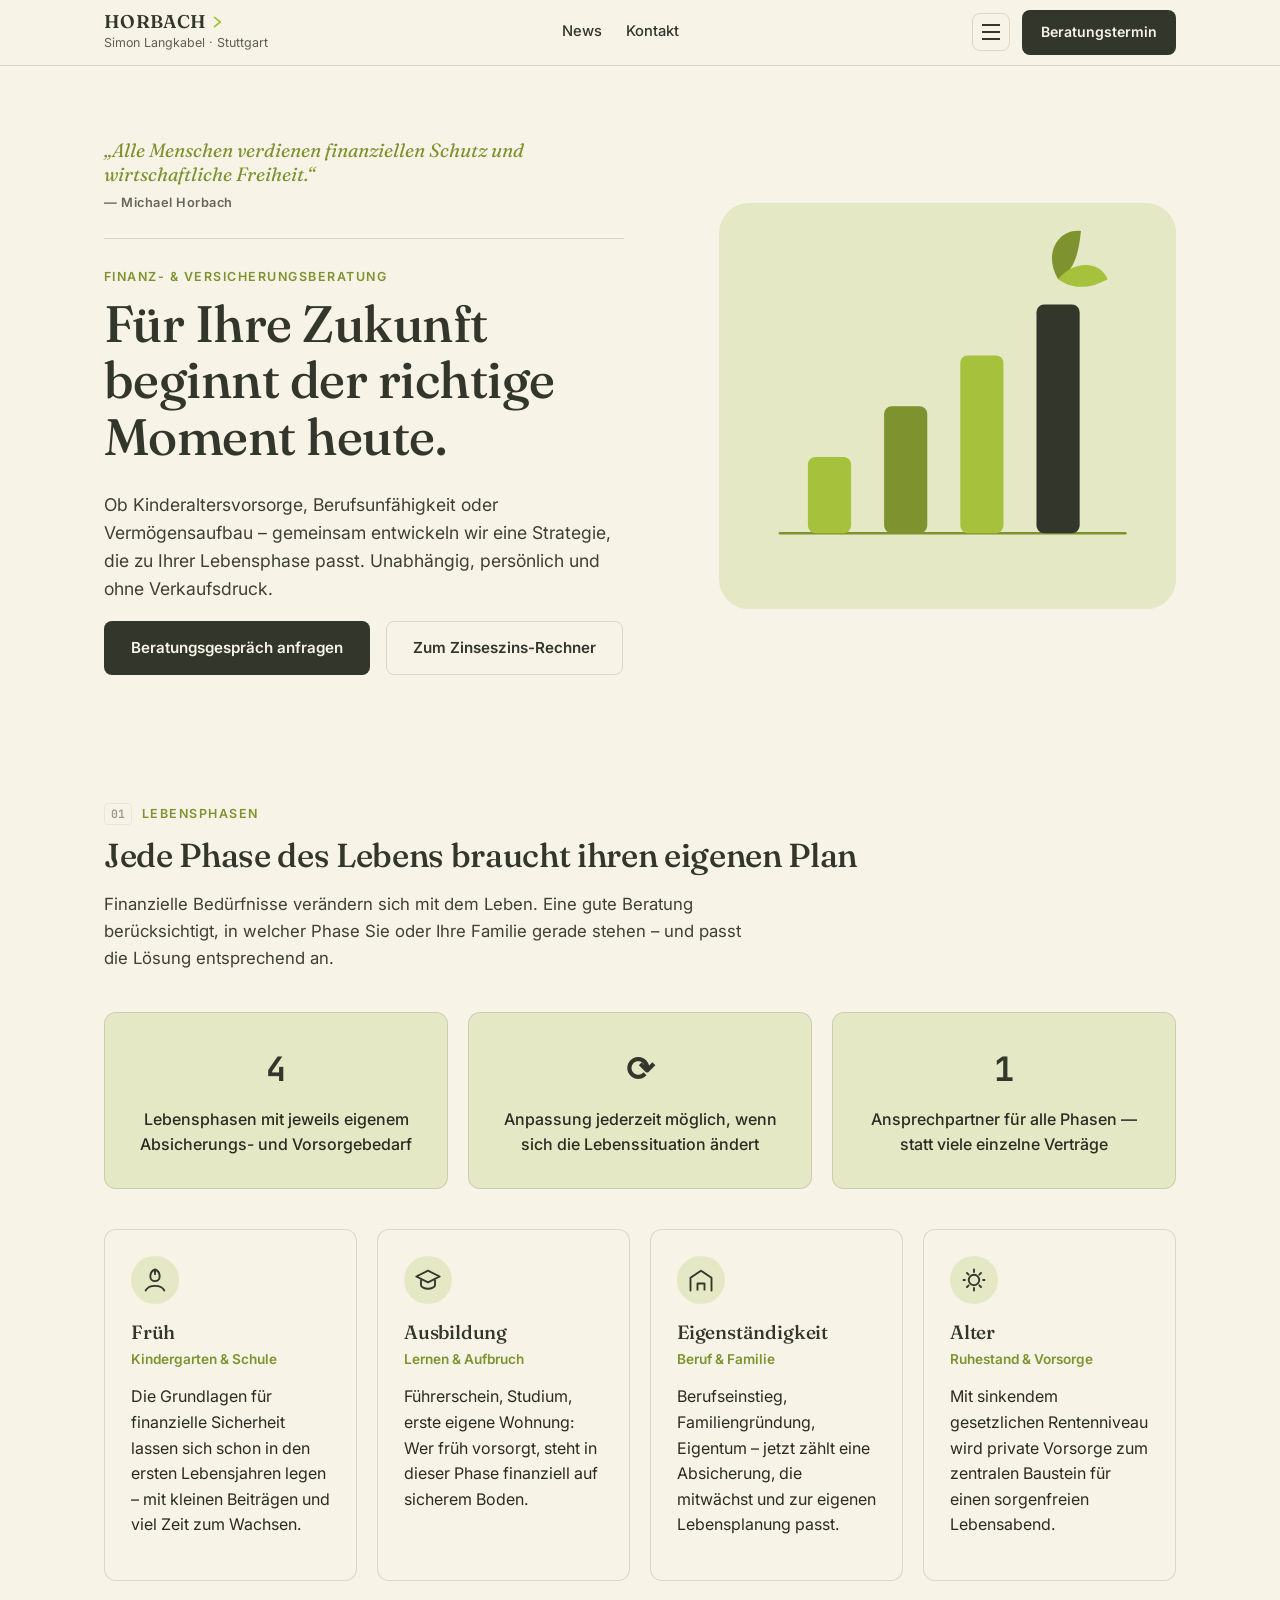
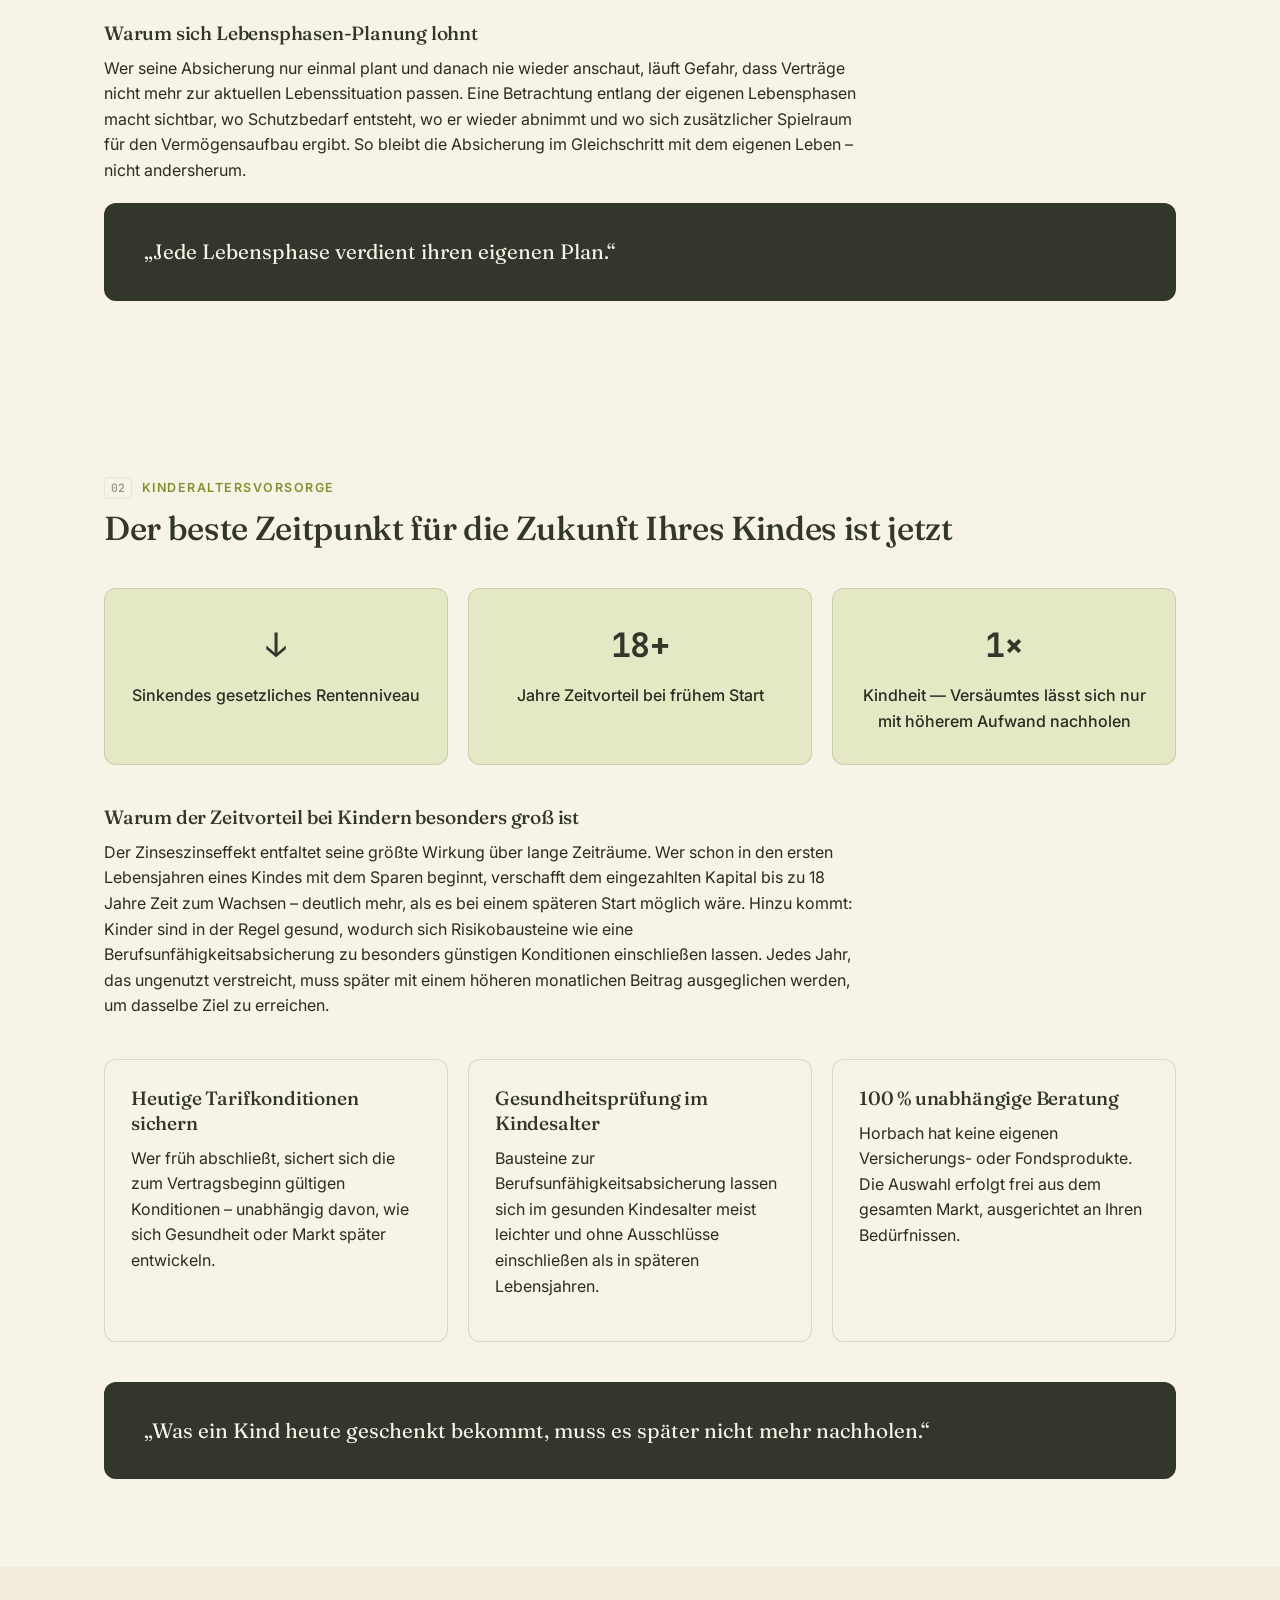
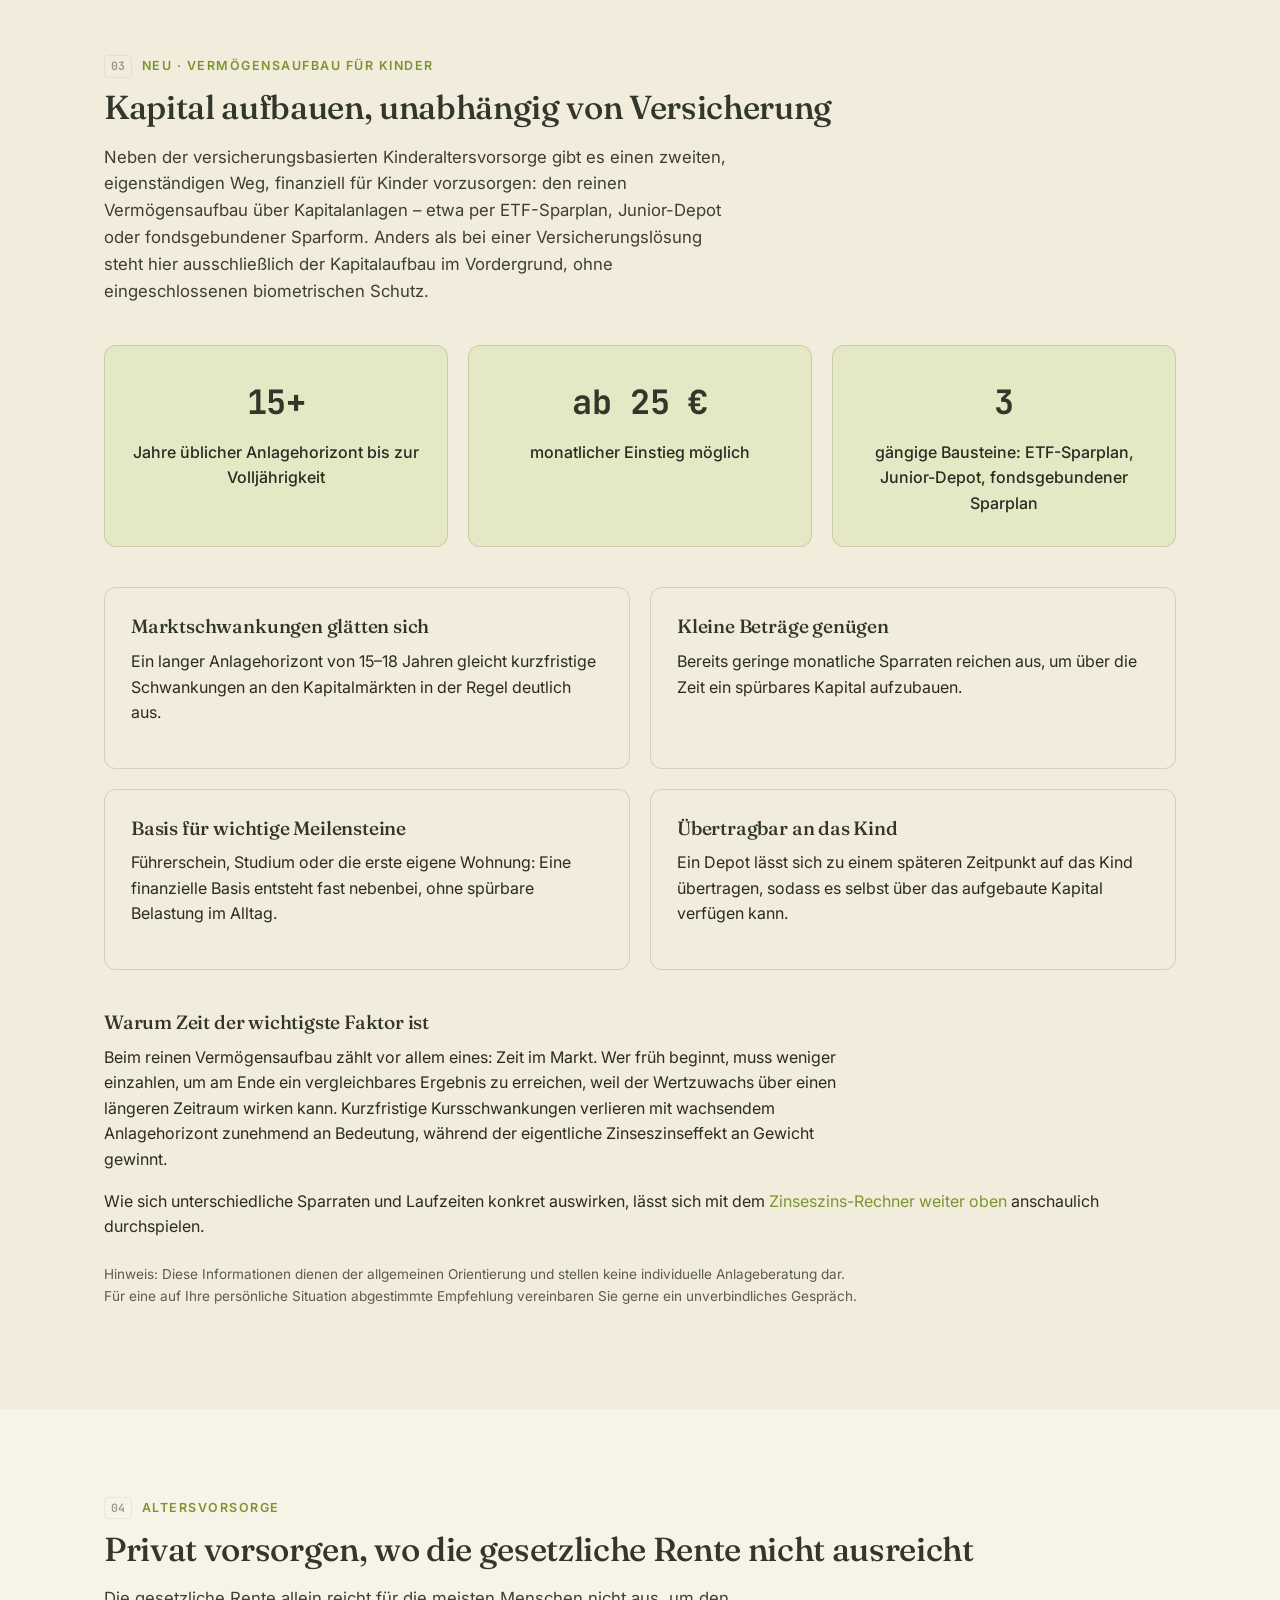
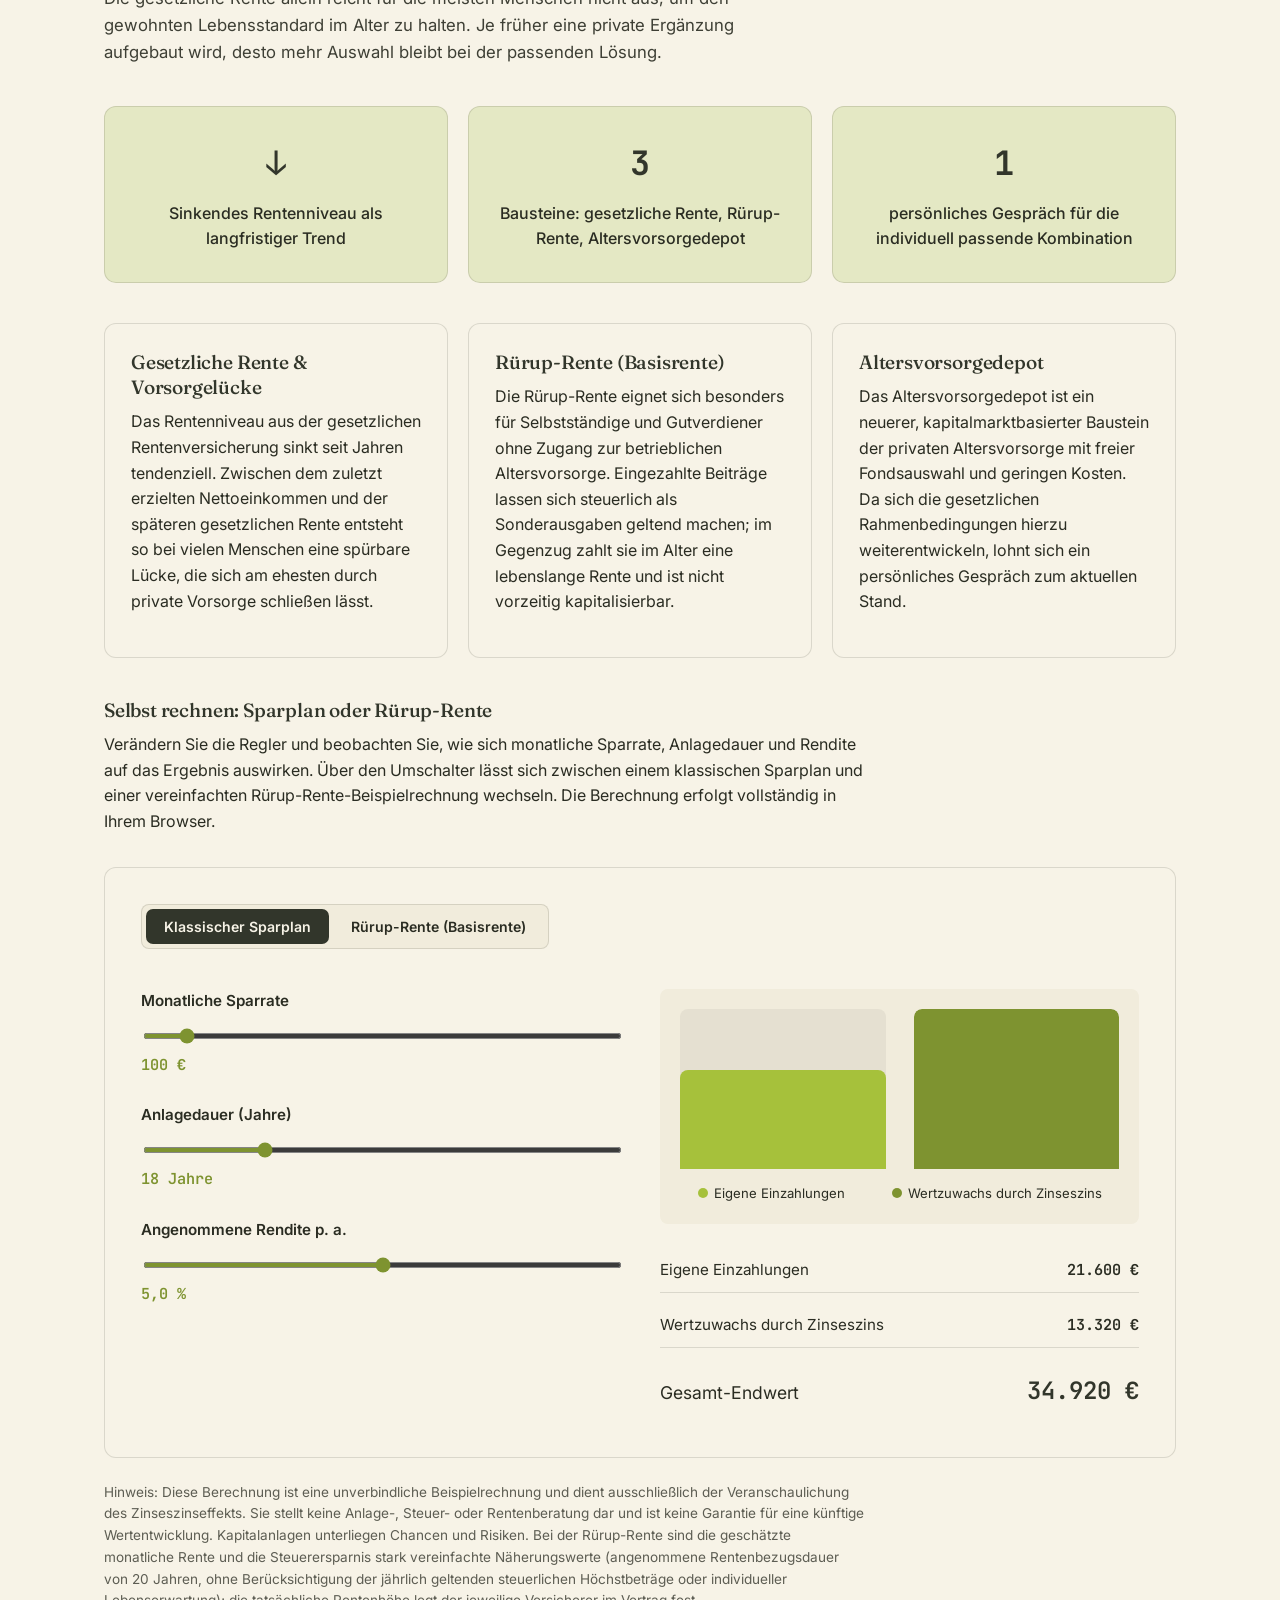
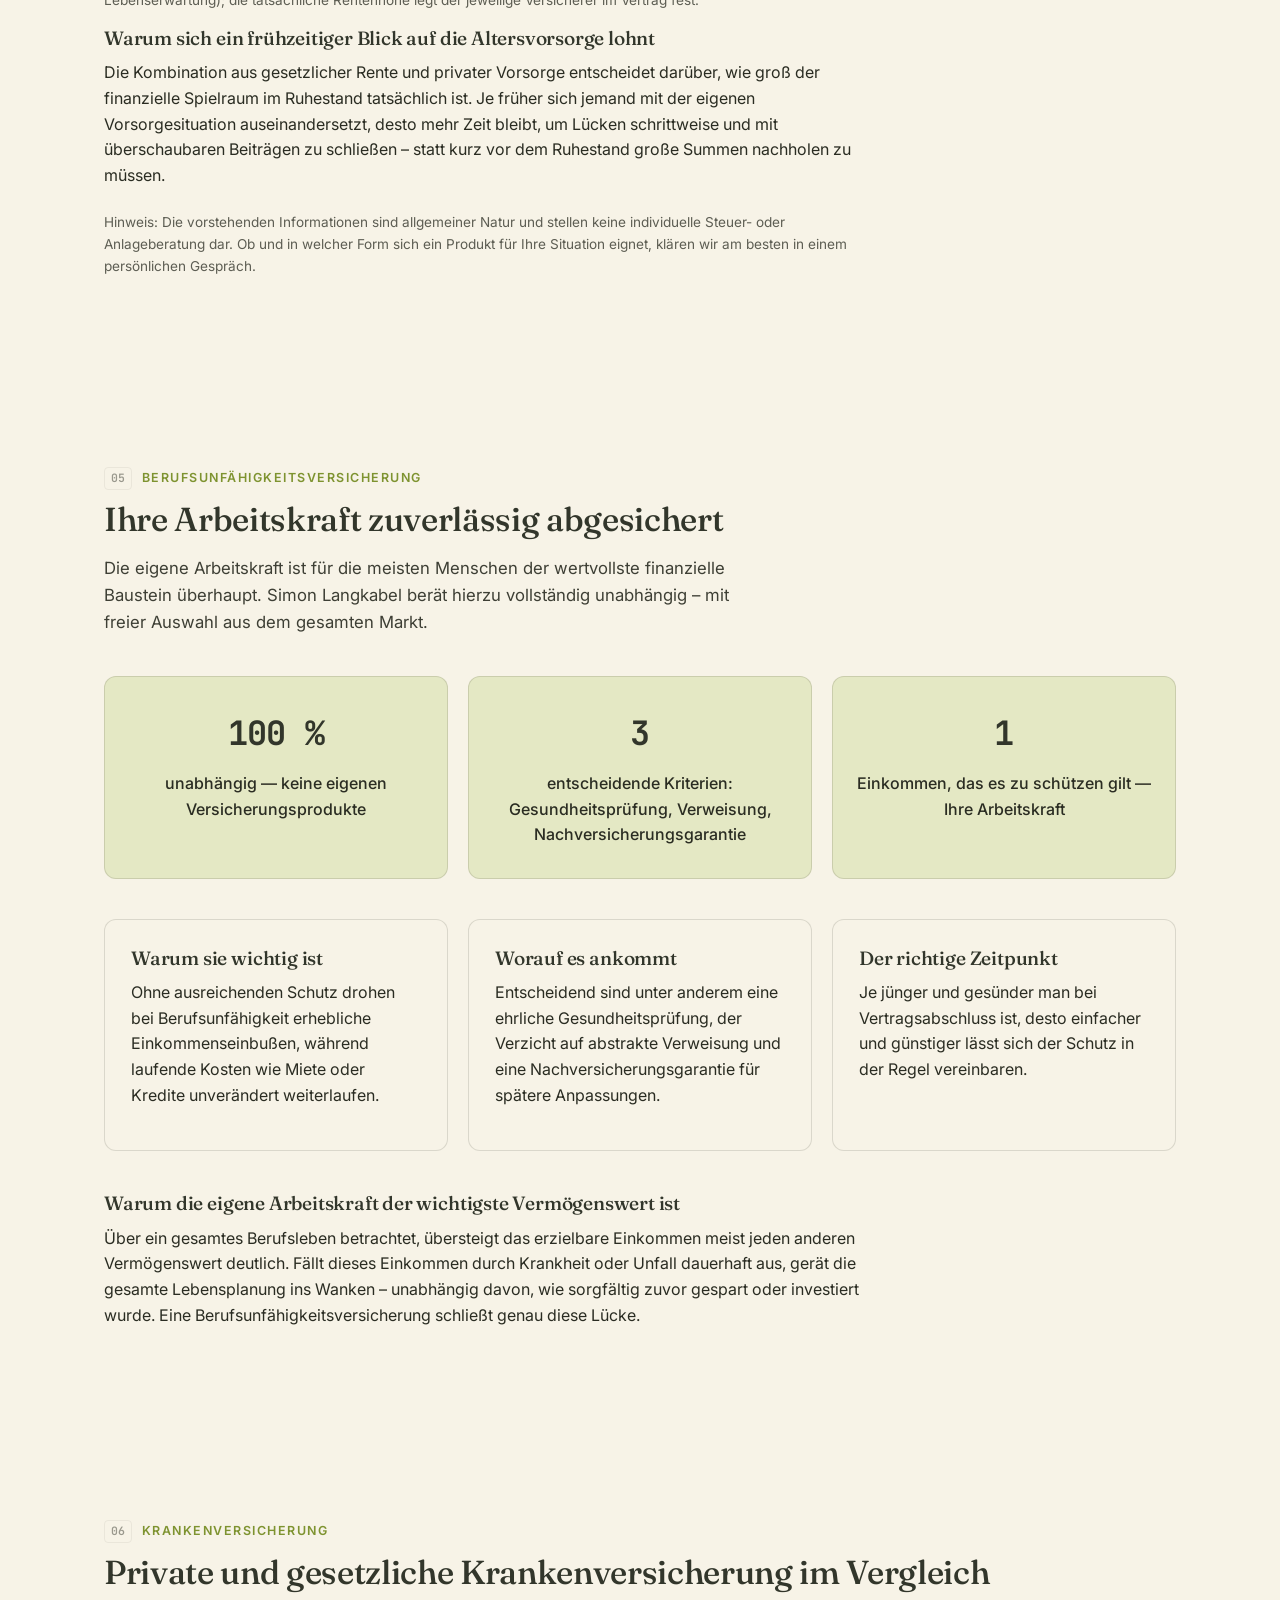
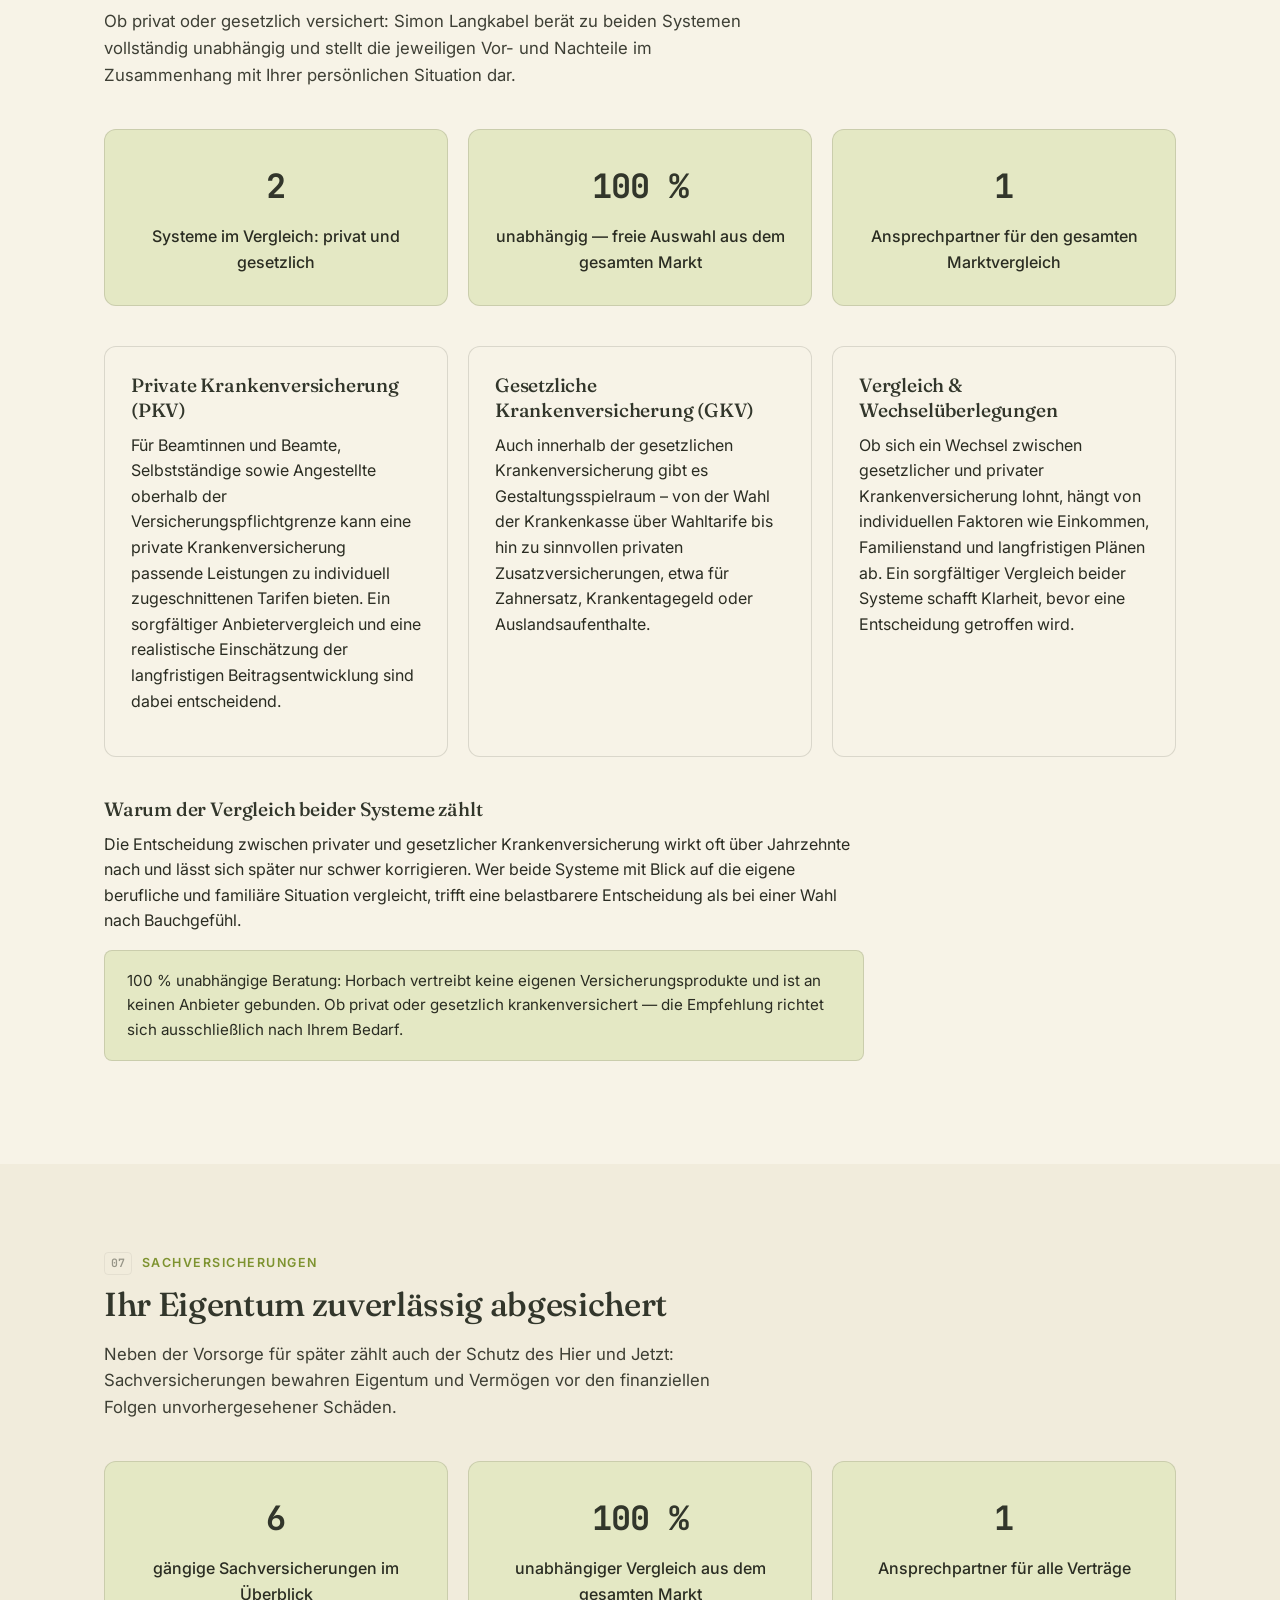
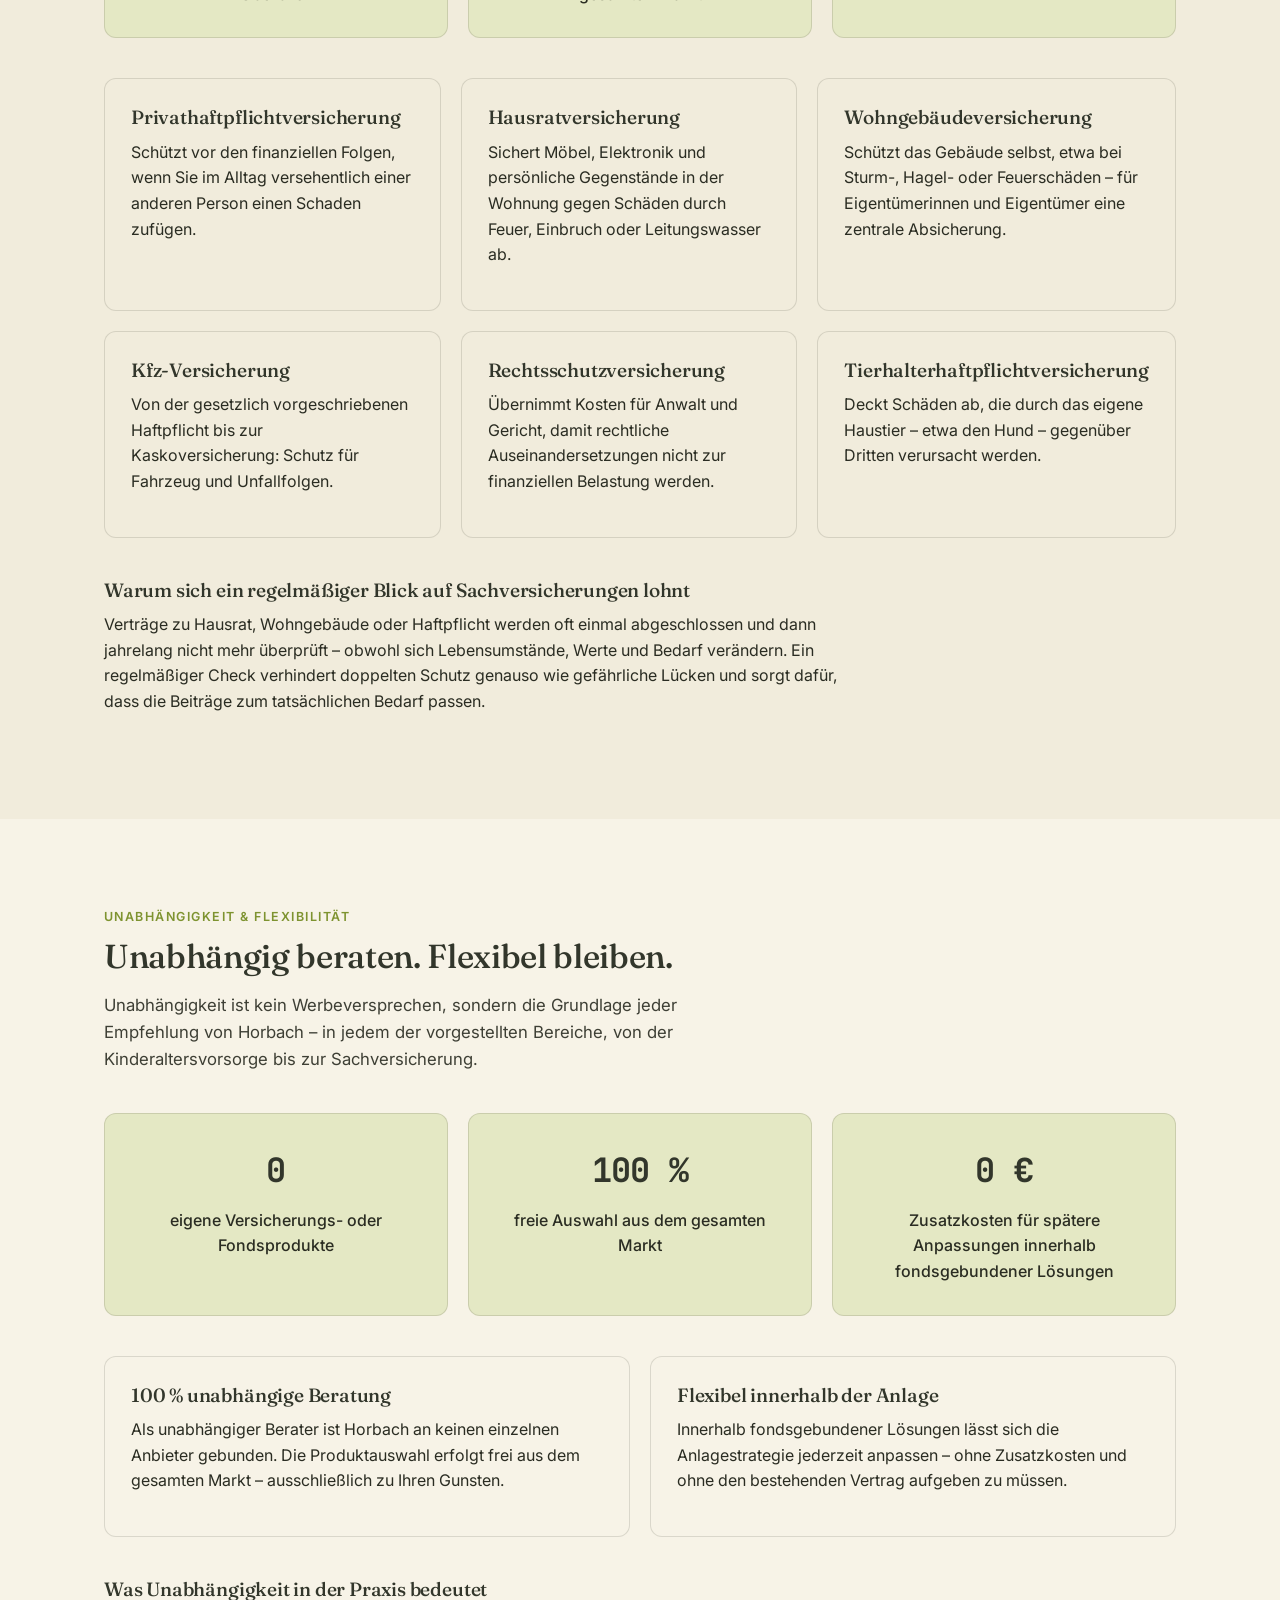
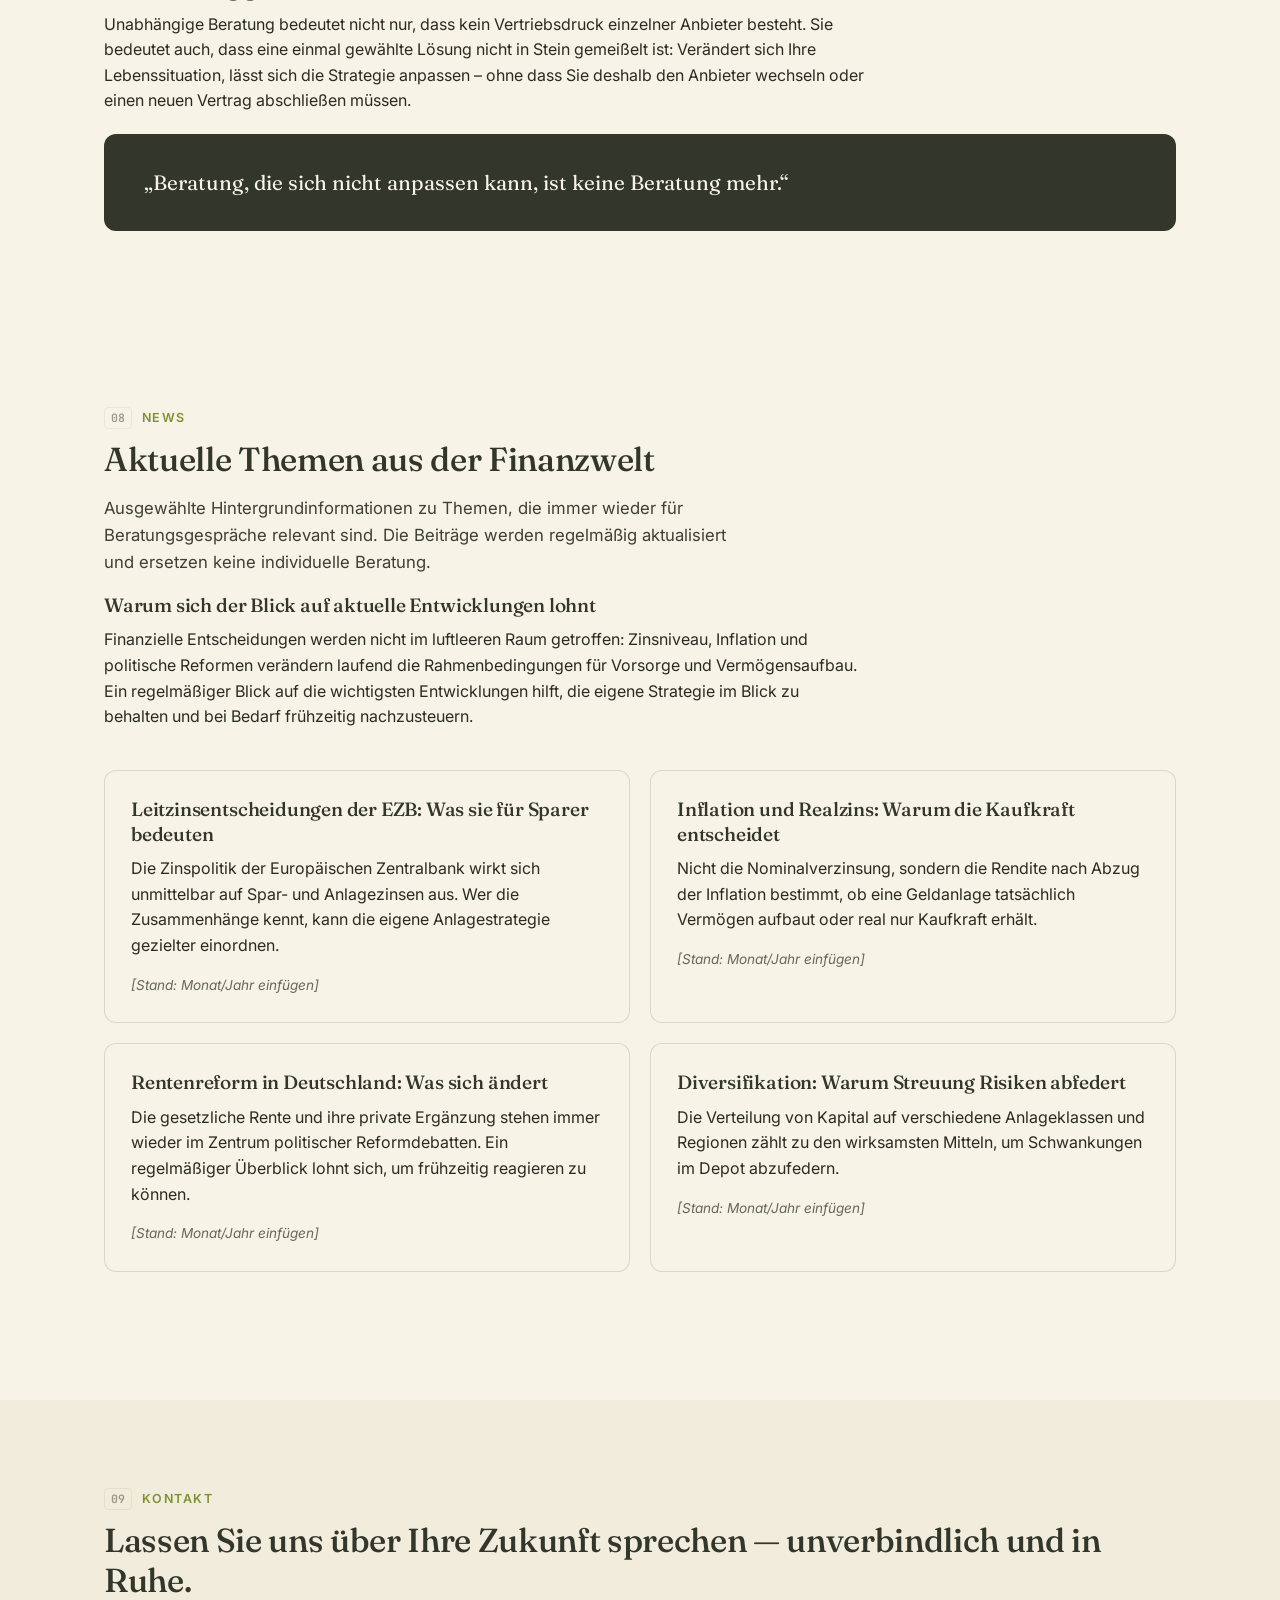
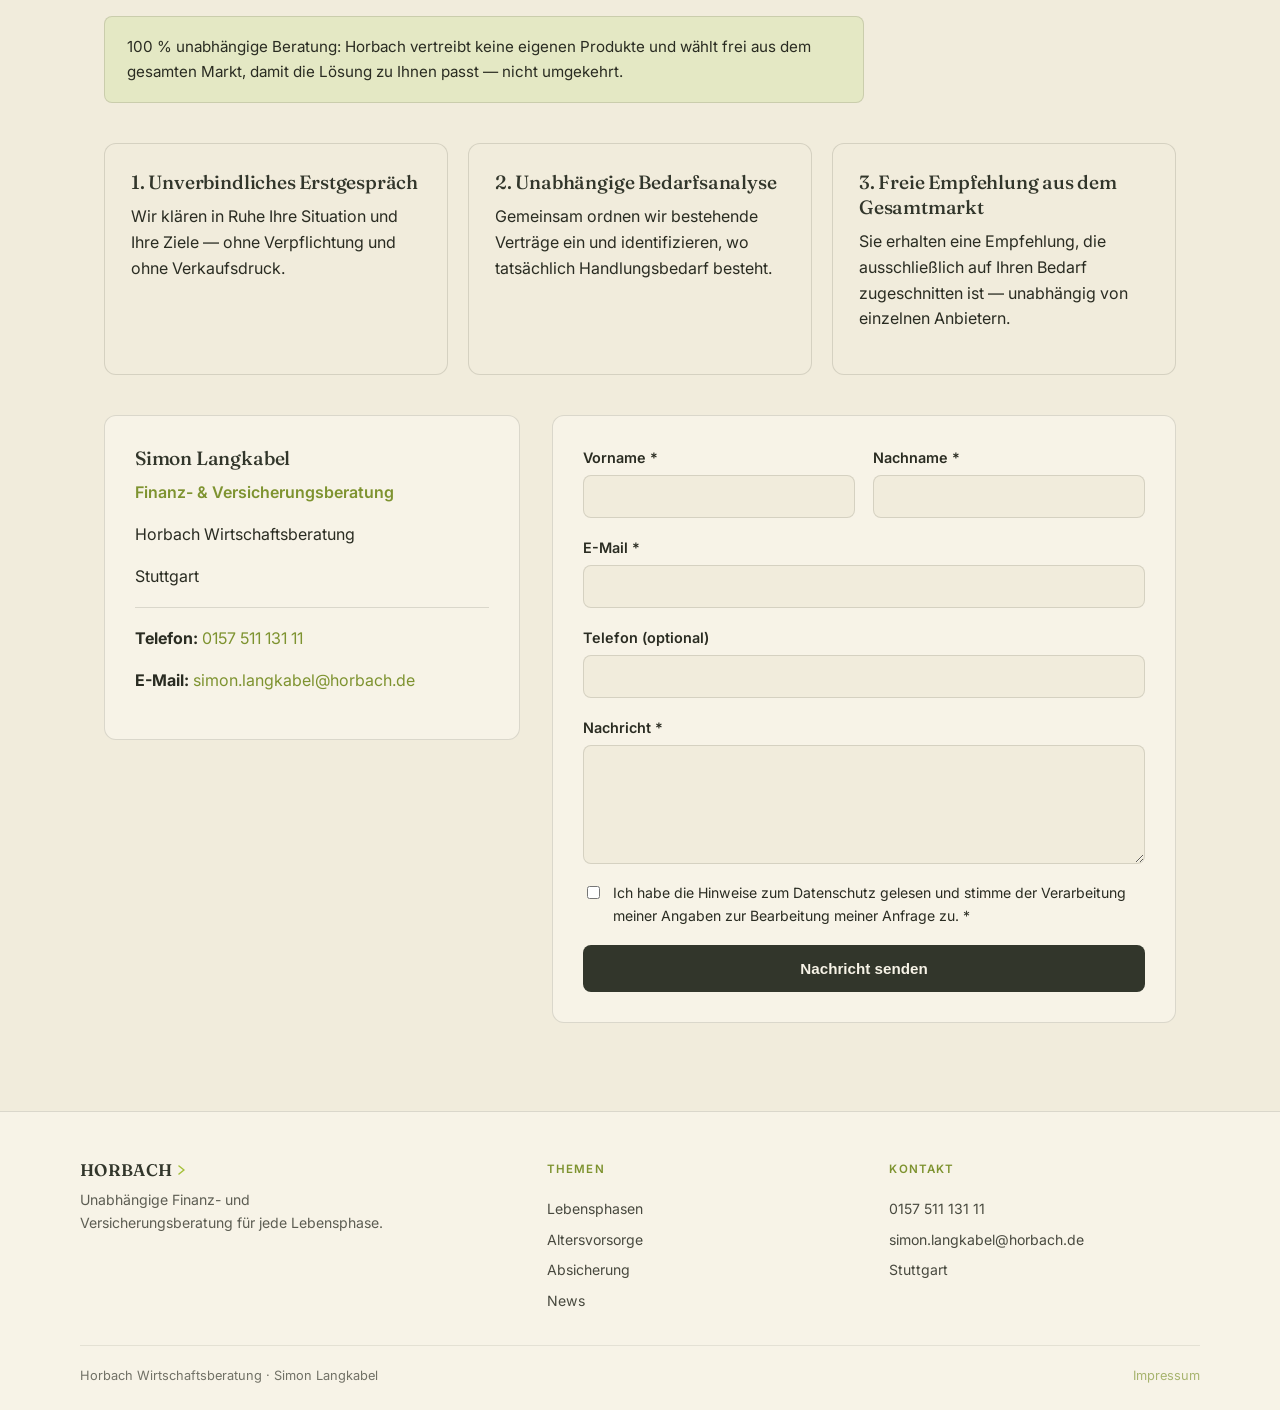
==== index.html @ 9948310c "Give the site a more technical, professional visual treatment - Add JetBrains Mono for all numeric d" ====
<!DOCTYPE html>
<html lang="de">
<head>
<meta charset="UTF-8">
<meta name="viewport" content="width=device-width, initial-scale=1.0">
<title>Horbach Wirtschaftsberatung · Simon Langkabel · Stuttgart</title>
<meta name="description" content="Unabhängige Finanz- und Versicherungsberatung von Simon Langkabel in Stuttgart: Kinderaltersvorsorge, Vermögensaufbau und individuelle Absicherung für jede Lebensphase.">

<!-- Google Fonts: Fraunces (Überschriften), Inter (Fließtext) & JetBrains Mono (Kennzahlen) -->
<link rel="preconnect" href="https://fonts.googleapis.com">
<link rel="preconnect" href="https://fonts.gstatic.com" crossorigin>
<link href="https://fonts.googleapis.com/css2?family=Fraunces:opsz,wght@9..144,500;9..144,600&family=Inter:wght@400;500;600;700&family=JetBrains+Mono:wght@500;600;700&display=swap" rel="stylesheet">

<link rel="stylesheet" href="css/style.css">

<!-- Ohne JavaScript werden alle Fade-in-Inhalte sofort sichtbar dargestellt -->
<noscript><style>.fade-in { opacity: 1 !important; transform: none !important; }</style></noscript>
</head>
<body>

<!-- ===================== HEADER / NAVIGATION ===================== -->
<header class="site-header" id="site-header">
  <div class="header-inner">
    <a class="brand" href="#top" aria-label="Horbach Wirtschaftsberatung, Startseite">
      <span class="brand-badge">
        HORBACH
        <svg class="brand-chevron" width="14" height="14" viewBox="0 0 24 24" fill="none" aria-hidden="true">
          <path d="M6 4L16 12L6 20" stroke="currentColor" stroke-width="3" stroke-linecap="round" stroke-linejoin="round"/>
        </svg>
      </span>
      <span class="brand-sub">Simon Langkabel · Stuttgart</span>
    </a>

    <!-- Desktop: nur News/Kontakt direkt sichtbar, restliche Themen im Dropdown -->
    <nav class="primary-links" aria-label="Hauptnavigation">
      <a href="#news">News</a>
      <a href="#kontakt">Kontakt</a>
    </nav>

    <div class="header-actions">
      <div class="nav-dropdown">
        <button type="button" class="dropdown-toggle" id="topics-toggle" aria-expanded="false" aria-controls="topics-menu" aria-label="Themen anzeigen">
          <span></span><span></span><span></span>
        </button>
        <nav class="dropdown-menu" id="topics-menu" aria-label="Themenübersicht" hidden>
          <a href="#lebensphasen">Lebensphasen</a>
          <a href="#kinderaltersvorsorge">Kinderaltersvorsorge</a>
          <a href="#vermoegensaufbau">Vermögensaufbau</a>
          <a href="#altersvorsorge">Altersvorsorge</a>
          <a href="#berufsunfaehigkeit">Berufsunfähigkeit</a>
          <a href="#krankenversicherung">Krankenversicherung</a>
          <a href="#absicherung">Absicherung</a>
        </nav>
      </div>

      <a class="btn btn-primary btn-small" href="#kontakt">Beratungstermin</a>

      <!-- Mobil: ein Menü mit allen Links -->
      <button class="nav-toggle" id="nav-toggle" aria-expanded="false" aria-controls="main-nav" aria-label="Menü öffnen">
        <span></span><span></span><span></span>
      </button>
    </div>
  </div>

  <nav class="main-nav" id="main-nav" aria-label="Mobile Navigation">
    <a href="#lebensphasen">Lebensphasen</a>
    <a href="#kinderaltersvorsorge">Kinderaltersvorsorge</a>
    <a href="#vermoegensaufbau">Vermögensaufbau</a>
    <a href="#altersvorsorge">Altersvorsorge</a>
    <a href="#berufsunfaehigkeit">Berufsunfähigkeit</a>
    <a href="#krankenversicherung">Krankenversicherung</a>
    <a href="#absicherung">Absicherung</a>
    <a href="#news">News</a>
    <a href="#kontakt">Kontakt</a>
  </nav>
</header>

<main id="top">

<section class="hero" aria-labelledby="hero-heading">
    <div class="section-inner hero-inner">
      <div class="hero-copy fade-in">
        <div class="leitsatz fade-in">
        <p>„Alle Menschen verdienen finanziellen Schutz und wirtschaftliche Freiheit.“</p>
        <cite>— Michael Horbach</cite>
      </div>
        <p class="eyebrow">Finanz- &amp; Versicherungsberatung</p>
        <h1 id="hero-heading">Für Ihre Zukunft beginnt der richtige Moment heute.</h1>
        <p class="hero-sub">
          Ob Kinderaltersvorsorge, Berufsunfähigkeit oder Vermögensaufbau – gemeinsam entwickeln wir
          eine Strategie, die zu Ihrer Lebensphase passt. Unabhängig, persönlich und ohne Verkaufsdruck.
        </p>
        <div class="hero-ctas">
          <a class="btn btn-primary" href="#kontakt">Beratungsgespräch anfragen</a>
          <a class="btn btn-ghost" href="#rechner">Zum Zinseszins-Rechner</a>
        </div>
      </div>

      <div class="hero-art fade-in" aria-hidden="true">
        <svg viewBox="0 0 360 320" width="100%" height="100%" role="presentation">
          <!-- Dezente eigene Illustration statt Stockfoto: wachsende Balken + Blatt -->
          <rect x="0" y="0" width="360" height="320" rx="24" fill="#E4E8C4"/>
          <g stroke="#7E9330" stroke-width="2" stroke-linecap="round">
            <line x1="48" y1="260" x2="320" y2="260"/>
          </g>
          <rect x="70" y="200" width="34" height="60" rx="6" fill="#A6C13B"/>
          <rect x="130" y="160" width="34" height="100" rx="6" fill="#7E9330"/>
          <rect x="190" y="120" width="34" height="140" rx="6" fill="#A6C13B"/>
          <rect x="250" y="80" width="34" height="180" rx="6" fill="#32362B"/>
          <path d="M267 60 C255 40 267 20 285 22 C283 42 279 54 267 60 Z" fill="#7E9330"/>
          <path d="M267 60 C279 45 300 45 306 60 C292 68 278 68 267 60 Z" fill="#A6C13B"/>
        </svg>
      </div>
    </div>
  </section>

<section class="section" id="lebensphasen" aria-labelledby="lebensphasen-heading">
    <div class="section-inner">
      <p class="eyebrow"><span class="section-index">01</span> Lebensphasen</p>
      <h2 id="lebensphasen-heading">Jede Phase des Lebens braucht ihren eigenen Plan</h2>
      <p class="section-intro">
        Finanzielle Bedürfnisse verändern sich mit dem Leben. Eine gute Beratung berücksichtigt,
        in welcher Phase Sie oder Ihre Familie gerade stehen – und passt die Lösung entsprechend an.
      </p>

      <div class="stat-grid">
        <div class="stat-card fade-in">
          <p class="stat-number">4</p>
          <p class="stat-label">Lebensphasen mit jeweils eigenem Absicherungs- und Vorsorgebedarf</p>
        </div>
        <div class="stat-card fade-in">
          <p class="stat-number">⟳</p>
          <p class="stat-label">Anpassung jederzeit möglich, wenn sich die Lebenssituation ändert</p>
        </div>
        <div class="stat-card fade-in">
          <p class="stat-number">1</p>
          <p class="stat-label">Ansprechpartner für alle Phasen — statt viele einzelne Verträge</p>
        </div>
      </div>

      <div class="phase-grid">
        <article class="phase-card fade-in">
          <div class="phase-icon" aria-hidden="true">
            <svg viewBox="0 0 24 24" width="28" height="28" fill="none"><path d="M12 3v4M12 3c-3 1-4 4-4 6a4 4 0 008 0c0-2-1-5-4-6z" stroke="#32362B" stroke-width="1.6" stroke-linecap="round" stroke-linejoin="round"/><path d="M4 21c1.5-3 4-4 8-4s6.5 1 8 4" stroke="#32362B" stroke-width="1.6" stroke-linecap="round"/></svg>
          </div>
          <h3>Früh</h3>
          <p class="phase-sub">Kindergarten &amp; Schule</p>
          <p>Die Grundlagen für finanzielle Sicherheit lassen sich schon in den ersten Lebensjahren
            legen – mit kleinen Beiträgen und viel Zeit zum Wachsen.</p>
        </article>

        <article class="phase-card fade-in">
          <div class="phase-icon" aria-hidden="true">
            <svg viewBox="0 0 24 24" width="28" height="28" fill="none"><path d="M12 4L2 9l10 5 10-5-10-5z" stroke="#32362B" stroke-width="1.6" stroke-linejoin="round"/><path d="M6 11.5v5c0 1.5 3 3 6 3s6-1.5 6-3v-5" stroke="#32362B" stroke-width="1.6" stroke-linejoin="round"/></svg>
          </div>
          <h3>Ausbildung</h3>
          <p class="phase-sub">Lernen &amp; Aufbruch</p>
          <p>Führerschein, Studium, erste eigene Wohnung: Wer früh vorsorgt, steht in dieser
            Phase finanziell auf sicherem Boden.</p>
        </article>

        <article class="phase-card fade-in">
          <div class="phase-icon" aria-hidden="true">
            <svg viewBox="0 0 24 24" width="28" height="28" fill="none"><path d="M3 21V10l9-6 9 6v11" stroke="#32362B" stroke-width="1.6" stroke-linejoin="round" stroke-linecap="round"/><path d="M9 21v-6h6v6" stroke="#32362B" stroke-width="1.6" stroke-linejoin="round"/></svg>
          </div>
          <h3>Eigenständigkeit</h3>
          <p class="phase-sub">Beruf &amp; Familie</p>
          <p>Berufseinstieg, Familiengründung, Eigentum – jetzt zählt eine Absicherung, die
            mitwächst und zur eigenen Lebensplanung passt.</p>
        </article>

        <article class="phase-card fade-in">
          <div class="phase-icon" aria-hidden="true">
            <svg viewBox="0 0 24 24" width="28" height="28" fill="none"><circle cx="12" cy="12" r="4.5" stroke="#32362B" stroke-width="1.6"/><path d="M12 3v2.2M12 18.8V21M4.2 12H3M21 12h-1.2M6 6l1.4 1.4M18 6l-1.4 1.4M6 18l1.4-1.4M18 18l-1.4-1.4" stroke="#32362B" stroke-width="1.6" stroke-linecap="round"/></svg>
          </div>
          <h3>Alter</h3>
          <p class="phase-sub">Ruhestand &amp; Vorsorge</p>
          <p>Mit sinkendem gesetzlichen Rentenniveau wird private Vorsorge zum zentralen
            Baustein für einen sorgenfreien Lebensabend.</p>
        </article>
      </div>

      <div class="text-block">
        <h3>Warum sich Lebensphasen-Planung lohnt</h3>
        <p>
          Wer seine Absicherung nur einmal plant und danach nie wieder anschaut, läuft Gefahr, dass
          Verträge nicht mehr zur aktuellen Lebenssituation passen. Eine Betrachtung entlang der
          eigenen Lebensphasen macht sichtbar, wo Schutzbedarf entsteht, wo er wieder abnimmt und wo
          sich zusätzlicher Spielraum für den Vermögensaufbau ergibt. So bleibt die Absicherung im
          Gleichschritt mit dem eigenen Leben – nicht andersherum.
        </p>
      </div>

      <blockquote class="quote-card fade-in">
        <p>„Jede Lebensphase verdient ihren eigenen Plan.“</p>
      </blockquote>
    </div>
  </section>

<section class="section" id="kinderaltersvorsorge" aria-labelledby="kav-heading">
    <div class="section-inner">
      <p class="eyebrow"><span class="section-index">02</span> Kinderaltersvorsorge</p>
      <h2 id="kav-heading">Der beste Zeitpunkt für die Zukunft Ihres Kindes ist jetzt</h2>

      <div class="stat-grid">
        <div class="stat-card fade-in">
          <p class="stat-number">↓</p>
          <p class="stat-label">Sinkendes gesetzliches Rentenniveau</p>
        </div>
        <div class="stat-card fade-in">
          <p class="stat-number">18+</p>
          <p class="stat-label">Jahre Zeitvorteil bei frühem Start</p>
        </div>
        <div class="stat-card fade-in">
          <p class="stat-number">1×</p>
          <p class="stat-label">Kindheit — Versäumtes lässt sich nur mit höherem Aufwand nachholen</p>
        </div>
      </div>

      <div class="text-block">
        <h3>Warum der Zeitvorteil bei Kindern besonders groß ist</h3>
        <p>
          Der Zinseszinseffekt entfaltet seine größte Wirkung über lange Zeiträume. Wer schon in den
          ersten Lebensjahren eines Kindes mit dem Sparen beginnt, verschafft dem eingezahlten Kapital
          bis zu 18 Jahre Zeit zum Wachsen – deutlich mehr, als es bei einem späteren Start möglich wäre.
          Hinzu kommt: Kinder sind in der Regel gesund, wodurch sich Risikobausteine wie eine
          Berufsunfähigkeitsabsicherung zu besonders günstigen Konditionen einschließen lassen.
          Jedes Jahr, das ungenutzt verstreicht, muss später mit einem höheren monatlichen Beitrag
          ausgeglichen werden, um dasselbe Ziel zu erreichen.
        </p>
      </div>

      <div class="trust-grid">
        <div class="trust-card fade-in">
          <h3>Heutige Tarifkonditionen sichern</h3>
          <p>Wer früh abschließt, sichert sich die zum Vertragsbeginn gültigen Konditionen –
            unabhängig davon, wie sich Gesundheit oder Markt später entwickeln.</p>
        </div>
        <div class="trust-card fade-in">
          <h3>Gesundheitsprüfung im Kindesalter</h3>
          <p>Bausteine zur Berufsunfähigkeitsabsicherung lassen sich im gesunden Kindesalter meist
            leichter und ohne Ausschlüsse einschließen als in späteren Lebensjahren.</p>
        </div>
        <div class="trust-card fade-in">
          <h3>100&nbsp;% unabhängige Beratung</h3>
          <p>Horbach hat keine eigenen Versicherungs- oder Fondsprodukte. Die Auswahl erfolgt frei
            aus dem gesamten Markt, ausgerichtet an Ihren Bedürfnissen.</p>
        </div>
      </div>

      <blockquote class="quote-card fade-in">
        <p>„Was ein Kind heute geschenkt bekommt, muss es später nicht mehr nachholen.“</p>
      </blockquote>
    </div>
  </section>

<section class="section section-alt" id="vermoegensaufbau" aria-labelledby="vermoegen-heading">
    <div class="section-inner">
      <p class="eyebrow"><span class="section-index">03</span> Neu · Vermögensaufbau für Kinder</p>
      <h2 id="vermoegen-heading">Kapital aufbauen, unabhängig von Versicherung</h2>
      <p class="section-intro">
        Neben der versicherungsbasierten Kinderaltersvorsorge gibt es einen zweiten, eigenständigen
        Weg, finanziell für Kinder vorzusorgen: den reinen Vermögensaufbau über Kapitalanlagen –
        etwa per ETF-Sparplan, Junior-Depot oder fondsgebundener Sparform. Anders als bei einer
        Versicherungslösung steht hier ausschließlich der Kapitalaufbau im Vordergrund, ohne
        eingeschlossenen biometrischen Schutz.
      </p>

      <div class="stat-grid">
        <div class="stat-card fade-in">
          <p class="stat-number">15+</p>
          <p class="stat-label">Jahre üblicher Anlagehorizont bis zur Volljährigkeit</p>
        </div>
        <div class="stat-card fade-in">
          <p class="stat-number">ab 25&nbsp;€</p>
          <p class="stat-label">monatlicher Einstieg möglich</p>
        </div>
        <div class="stat-card fade-in">
          <p class="stat-number">3</p>
          <p class="stat-label">gängige Bausteine: ETF-Sparplan, Junior-Depot, fondsgebundener Sparplan</p>
        </div>
      </div>

      <div class="benefit-grid">
        <div class="benefit-card fade-in">
          <h3>Marktschwankungen glätten sich</h3>
          <p>Ein langer Anlagehorizont von 15–18 Jahren gleicht kurzfristige Schwankungen an den
            Kapitalmärkten in der Regel deutlich aus.</p>
        </div>
        <div class="benefit-card fade-in">
          <h3>Kleine Beträge genügen</h3>
          <p>Bereits geringe monatliche Sparraten reichen aus, um über die Zeit ein spürbares
            Kapital aufzubauen.</p>
        </div>
        <div class="benefit-card fade-in">
          <h3>Basis für wichtige Meilensteine</h3>
          <p>Führerschein, Studium oder die erste eigene Wohnung: Eine finanzielle Basis entsteht
            fast nebenbei, ohne spürbare Belastung im Alltag.</p>
        </div>
        <div class="benefit-card fade-in">
          <h3>Übertragbar an das Kind</h3>
          <p>Ein Depot lässt sich zu einem späteren Zeitpunkt auf das Kind übertragen, sodass es
            selbst über das aufgebaute Kapital verfügen kann.</p>
        </div>
      </div>

      <div class="text-block">
        <h3>Warum Zeit der wichtigste Faktor ist</h3>
        <p>
          Beim reinen Vermögensaufbau zählt vor allem eines: Zeit im Markt. Wer früh beginnt, muss
          weniger einzahlen, um am Ende ein vergleichbares Ergebnis zu erreichen, weil der
          Wertzuwachs über einen längeren Zeitraum wirken kann. Kurzfristige Kursschwankungen
          verlieren mit wachsendem Anlagehorizont zunehmend an Bedeutung, während der eigentliche
          Zinseszinseffekt an Gewicht gewinnt.
        </p>
      </div>

      <p class="cross-link">
        Wie sich unterschiedliche Sparraten und Laufzeiten konkret auswirken, lässt sich mit dem
        <a href="#rechner">Zinseszins-Rechner weiter oben</a> anschaulich durchspielen.
      </p>

      <p class="disclaimer">
        Hinweis: Diese Informationen dienen der allgemeinen Orientierung und stellen keine
        individuelle Anlageberatung dar. Für eine auf Ihre persönliche Situation abgestimmte
        Empfehlung vereinbaren Sie gerne ein unverbindliches Gespräch.
      </p>
    </div>
  </section>

<section class="section" id="altersvorsorge" aria-labelledby="altersvorsorge-heading">
    <div class="section-inner">
      <p class="eyebrow"><span class="section-index">04</span> Altersvorsorge</p>
      <h2 id="altersvorsorge-heading">Privat vorsorgen, wo die gesetzliche Rente nicht ausreicht</h2>
      <p class="section-intro">
        Die gesetzliche Rente allein reicht für die meisten Menschen nicht aus, um den gewohnten
        Lebensstandard im Alter zu halten. Je früher eine private Ergänzung aufgebaut wird, desto
        mehr Auswahl bleibt bei der passenden Lösung.
      </p>

      <div class="stat-grid">
        <div class="stat-card fade-in">
          <p class="stat-number">↓</p>
          <p class="stat-label">Sinkendes Rentenniveau als langfristiger Trend</p>
        </div>
        <div class="stat-card fade-in">
          <p class="stat-number">3</p>
          <p class="stat-label">Bausteine: gesetzliche Rente, Rürup-Rente, Altersvorsorgedepot</p>
        </div>
        <div class="stat-card fade-in">
          <p class="stat-number">1</p>
          <p class="stat-label">persönliches Gespräch für die individuell passende Kombination</p>
        </div>
      </div>

      <div class="trust-grid">
        <div class="trust-card fade-in">
          <h3>Gesetzliche Rente &amp; Vorsorgelücke</h3>
          <p>Das Rentenniveau aus der gesetzlichen Rentenversicherung sinkt seit Jahren tendenziell.
            Zwischen dem zuletzt erzielten Nettoeinkommen und der späteren gesetzlichen Rente entsteht
            so bei vielen Menschen eine spürbare Lücke, die sich am ehesten durch private Vorsorge
            schließen lässt.</p>
        </div>
        <div class="trust-card fade-in">
          <h3>Rürup-Rente (Basisrente)</h3>
          <p>Die Rürup-Rente eignet sich besonders für Selbstständige und Gutverdiener ohne Zugang
            zur betrieblichen Altersvorsorge. Eingezahlte Beiträge lassen sich steuerlich als
            Sonderausgaben geltend machen; im Gegenzug zahlt sie im Alter eine lebenslange Rente und
            ist nicht vorzeitig kapitalisierbar.</p>
        </div>
        <div class="trust-card fade-in">
          <h3>Altersvorsorgedepot</h3>
          <p>Das Altersvorsorgedepot ist ein neuerer, kapitalmarktbasierter Baustein der privaten
            Altersvorsorge mit freier Fondsauswahl und geringen Kosten. Da sich die gesetzlichen
            Rahmenbedingungen hierzu weiterentwickeln, lohnt sich ein persönliches Gespräch zum
            aktuellen Stand.</p>
        </div>
      </div>

      <div class="text-block" id="rechner">
        <h3>Selbst rechnen: Sparplan oder Rürup-Rente</h3>
        <p>
          Verändern Sie die Regler und beobachten Sie, wie sich monatliche Sparrate, Anlagedauer
          und Rendite auf das Ergebnis auswirken. Über den Umschalter lässt sich zwischen einem
          klassischen Sparplan und einer vereinfachten Rürup-Rente-Beispielrechnung wechseln. Die
          Berechnung erfolgt vollständig in Ihrem Browser.
        </p>
      </div>

      <div class="calculator fade-in">
        <div class="calculator-mode-toggle" role="tablist" aria-label="Rechner-Modus wählen">
          <button type="button" class="mode-btn is-active" id="mode-sparplan" role="tab" aria-selected="true">
            Klassischer Sparplan
          </button>
          <button type="button" class="mode-btn" id="mode-ruerup" role="tab" aria-selected="false">
            Rürup-Rente (Basisrente)
          </button>
        </div>

        <div class="calculator-controls">

          <div class="control">
            <label for="rate-input">Monatliche Sparrate</label>
            <input type="range" id="rate-input" min="25" max="1000" step="5" value="100"
                   aria-describedby="rate-value">
            <output id="rate-value" for="rate-input">100&nbsp;€</output>
          </div>

          <div class="control">
            <label for="years-input">Anlagedauer (Jahre)</label>
            <input type="range" id="years-input" min="1" max="70" step="1" value="18"
                   aria-describedby="years-value">
            <output id="years-value" for="years-input">18&nbsp;Jahre</output>
          </div>

          <div class="control">
            <label for="return-input">Angenommene Rendite p.&nbsp;a.</label>
            <input type="range" id="return-input" min="0" max="10" step="0.5" value="5"
                   aria-describedby="return-value">
            <output id="return-value" for="return-input">5,0&nbsp;%</output>
          </div>

          <div class="control" id="control-taxrate" hidden>
            <label for="taxrate-input">Persönlicher Steuersatz (Ansparphase)</label>
            <input type="range" id="taxrate-input" min="20" max="45" step="1" value="30"
                   aria-describedby="taxrate-value">
            <output id="taxrate-value" for="taxrate-input">30&nbsp;%</output>
          </div>
        </div>

        <div class="calculator-result">
          <div class="chart-wrap" role="img" aria-label="Balkendiagramm: eigene Einzahlungen im Vergleich zum Wertzuwachs durch Zinseszins">
            <div class="chart">
              <div class="chart-bar">
                <div class="chart-bar-fill chart-bar-einzahlung" id="bar-einzahlung"></div>
              </div>
              <div class="chart-bar">
                <div class="chart-bar-fill chart-bar-zuwachs" id="bar-zuwachs"></div>
              </div>
            </div>
            <div class="chart-labels">
              <span><i class="legend-dot legend-dot-a"></i>Eigene Einzahlungen</span>
              <span><i class="legend-dot legend-dot-b"></i>Wertzuwachs durch Zinseszins</span>
            </div>
          </div>

          <div class="result-numbers">
            <div class="result-line">
              <span>Eigene Einzahlungen</span>
              <strong id="out-einzahlung">21.600&nbsp;€</strong>
            </div>
            <div class="result-line">
              <span>Wertzuwachs durch Zinseszins</span>
              <strong id="out-zuwachs">13.285&nbsp;€</strong>
            </div>
            <div class="result-line result-line-total">
              <span id="out-total-label">Gesamt-Endwert</span>
              <strong id="out-total">34.885&nbsp;€</strong>
            </div>

            <div id="ruerup-extra" hidden>
              <div class="result-line">
                <span>Geschätzte monatliche Rürup-Rente (lebenslang)</span>
                <strong id="out-ruerup-rente">0&nbsp;€</strong>
              </div>
              <div class="result-line">
                <span>Geschätzte Steuerersparnis pro Jahr (Ansparphase)</span>
                <strong id="out-steuerersparnis">0&nbsp;€</strong>
              </div>
            </div>
          </div>
        </div>
      </div>

      <p class="disclaimer">
        Hinweis: Diese Berechnung ist eine unverbindliche Beispielrechnung und dient ausschließlich
        der Veranschaulichung des Zinseszinseffekts. Sie stellt keine Anlage-, Steuer- oder
        Rentenberatung dar und ist keine Garantie für eine künftige Wertentwicklung.
        Kapitalanlagen unterliegen Chancen und Risiken. Bei der Rürup-Rente sind die geschätzte
        monatliche Rente und die Steuerersparnis stark vereinfachte Näherungswerte (angenommene
        Rentenbezugsdauer von 20 Jahren, ohne Berücksichtigung der jährlich geltenden steuerlichen
        Höchstbeträge oder individueller Lebenserwartung); die tatsächliche Rentenhöhe legt der
        jeweilige Versicherer im Vertrag fest.
      </p>

      <div class="text-block">
        <h3>Warum sich ein frühzeitiger Blick auf die Altersvorsorge lohnt</h3>
        <p>
          Die Kombination aus gesetzlicher Rente und privater Vorsorge entscheidet darüber, wie groß
          der finanzielle Spielraum im Ruhestand tatsächlich ist. Je früher sich jemand mit der
          eigenen Vorsorgesituation auseinandersetzt, desto mehr Zeit bleibt, um Lücken schrittweise
          und mit überschaubaren Beiträgen zu schließen – statt kurz vor dem Ruhestand große Summen
          nachholen zu müssen.
        </p>
      </div>

      <p class="disclaimer">
        Hinweis: Die vorstehenden Informationen sind allgemeiner Natur und stellen keine individuelle
        Steuer- oder Anlageberatung dar. Ob und in welcher Form sich ein Produkt für Ihre Situation
        eignet, klären wir am besten in einem persönlichen Gespräch.
      </p>
    </div>
  </section>

<section class="section" id="berufsunfaehigkeit" aria-labelledby="bu-heading">
    <div class="section-inner">
      <p class="eyebrow"><span class="section-index">05</span> Berufsunfähigkeitsversicherung</p>
      <h2 id="bu-heading">Ihre Arbeitskraft zuverlässig abgesichert</h2>
      <p class="section-intro">
        Die eigene Arbeitskraft ist für die meisten Menschen der wertvollste finanzielle Baustein
        überhaupt. Simon Langkabel berät hierzu vollständig unabhängig – mit freier Auswahl aus dem
        gesamten Markt.
      </p>

      <div class="stat-grid">
        <div class="stat-card fade-in">
          <p class="stat-number">100&nbsp;%</p>
          <p class="stat-label">unabhängig — keine eigenen Versicherungsprodukte</p>
        </div>
        <div class="stat-card fade-in">
          <p class="stat-number">3</p>
          <p class="stat-label">entscheidende Kriterien: Gesundheitsprüfung, Verweisung, Nachversicherungsgarantie</p>
        </div>
        <div class="stat-card fade-in">
          <p class="stat-number">1</p>
          <p class="stat-label">Einkommen, das es zu schützen gilt — Ihre Arbeitskraft</p>
        </div>
      </div>

      <div class="trust-grid">
        <div class="trust-card fade-in">
          <h3>Warum sie wichtig ist</h3>
          <p>Ohne ausreichenden Schutz drohen bei Berufsunfähigkeit erhebliche Einkommenseinbußen,
            während laufende Kosten wie Miete oder Kredite unverändert weiterlaufen.</p>
        </div>
        <div class="trust-card fade-in">
          <h3>Worauf es ankommt</h3>
          <p>Entscheidend sind unter anderem eine ehrliche Gesundheitsprüfung, der Verzicht auf
            abstrakte Verweisung und eine Nachversicherungsgarantie für spätere Anpassungen.</p>
        </div>
        <div class="trust-card fade-in">
          <h3>Der richtige Zeitpunkt</h3>
          <p>Je jünger und gesünder man bei Vertragsabschluss ist, desto einfacher und günstiger
            lässt sich der Schutz in der Regel vereinbaren.</p>
        </div>
      </div>

      <div class="text-block">
        <h3>Warum die eigene Arbeitskraft der wichtigste Vermögenswert ist</h3>
        <p>
          Über ein gesamtes Berufsleben betrachtet, übersteigt das erzielbare Einkommen meist jeden
          anderen Vermögenswert deutlich. Fällt dieses Einkommen durch Krankheit oder Unfall
          dauerhaft aus, gerät die gesamte Lebensplanung ins Wanken – unabhängig davon, wie sorgfältig
          zuvor gespart oder investiert wurde. Eine Berufsunfähigkeitsversicherung schließt genau
          diese Lücke.
        </p>
      </div>
    </div>
  </section>

<section class="section" id="krankenversicherung" aria-labelledby="krankenversicherung-heading">
    <div class="section-inner">
      <p class="eyebrow"><span class="section-index">06</span> Krankenversicherung</p>
      <h2 id="krankenversicherung-heading">Private und gesetzliche Krankenversicherung im Vergleich</h2>
      <p class="section-intro">
        Ob privat oder gesetzlich versichert: Simon Langkabel berät zu beiden Systemen vollständig
        unabhängig und stellt die jeweiligen Vor- und Nachteile im Zusammenhang mit Ihrer
        persönlichen Situation dar.
      </p>

      <div class="stat-grid">
        <div class="stat-card fade-in">
          <p class="stat-number">2</p>
          <p class="stat-label">Systeme im Vergleich: privat und gesetzlich</p>
        </div>
        <div class="stat-card fade-in">
          <p class="stat-number">100&nbsp;%</p>
          <p class="stat-label">unabhängig — freie Auswahl aus dem gesamten Markt</p>
        </div>
        <div class="stat-card fade-in">
          <p class="stat-number">1</p>
          <p class="stat-label">Ansprechpartner für den gesamten Marktvergleich</p>
        </div>
      </div>

      <div class="trust-grid">
        <div class="trust-card fade-in">
          <h3>Private Krankenversicherung (PKV)</h3>
          <p>Für Beamtinnen und Beamte, Selbstständige sowie Angestellte oberhalb der
            Versicherungspflichtgrenze kann eine private Krankenversicherung passende Leistungen zu
            individuell zugeschnittenen Tarifen bieten. Ein sorgfältiger Anbietervergleich und eine
            realistische Einschätzung der langfristigen Beitragsentwicklung sind dabei entscheidend.</p>
        </div>
        <div class="trust-card fade-in">
          <h3>Gesetzliche Krankenversicherung (GKV)</h3>
          <p>Auch innerhalb der gesetzlichen Krankenversicherung gibt es Gestaltungsspielraum – von
            der Wahl der Krankenkasse über Wahltarife bis hin zu sinnvollen privaten
            Zusatzversicherungen, etwa für Zahnersatz, Krankentagegeld oder Auslandsaufenthalte.</p>
        </div>
        <div class="trust-card fade-in">
          <h3>Vergleich &amp; Wechselüberlegungen</h3>
          <p>Ob sich ein Wechsel zwischen gesetzlicher und privater Krankenversicherung lohnt, hängt
            von individuellen Faktoren wie Einkommen, Familienstand und langfristigen Plänen ab. Ein
            sorgfältiger Vergleich beider Systeme schafft Klarheit, bevor eine Entscheidung getroffen
            wird.</p>
        </div>
      </div>

      <div class="text-block">
        <h3>Warum der Vergleich beider Systeme zählt</h3>
        <p>
          Die Entscheidung zwischen privater und gesetzlicher Krankenversicherung wirkt oft über
          Jahrzehnte nach und lässt sich später nur schwer korrigieren. Wer beide Systeme mit Blick
          auf die eigene berufliche und familiäre Situation vergleicht, trifft eine belastbarere
          Entscheidung als bei einer Wahl nach Bauchgefühl.
        </p>
      </div>

      <p class="info-box">
        100&nbsp;% unabhängige Beratung: Horbach vertreibt keine eigenen Versicherungsprodukte und
        ist an keinen Anbieter gebunden. Ob privat oder gesetzlich krankenversichert — die
        Empfehlung richtet sich ausschließlich nach Ihrem Bedarf.
      </p>
    </div>
  </section>

<section class="section section-alt" id="absicherung" aria-labelledby="absicherung-heading">
    <div class="section-inner">
      <p class="eyebrow"><span class="section-index">07</span> Sachversicherungen</p>
      <h2 id="absicherung-heading">Ihr Eigentum zuverlässig abgesichert</h2>
      <p class="section-intro">
        Neben der Vorsorge für später zählt auch der Schutz des Hier und Jetzt: Sachversicherungen
        bewahren Eigentum und Vermögen vor den finanziellen Folgen unvorhergesehener Schäden.
      </p>

      <div class="stat-grid">
        <div class="stat-card fade-in">
          <p class="stat-number">6</p>
          <p class="stat-label">gängige Sachversicherungen im Überblick</p>
        </div>
        <div class="stat-card fade-in">
          <p class="stat-number">100&nbsp;%</p>
          <p class="stat-label">unabhängiger Vergleich aus dem gesamten Markt</p>
        </div>
        <div class="stat-card fade-in">
          <p class="stat-number">1</p>
          <p class="stat-label">Ansprechpartner für alle Verträge</p>
        </div>
      </div>

      <div class="insurance-grid">
        <div class="benefit-card fade-in">
          <h3>Privathaftpflichtversicherung</h3>
          <p>Schützt vor den finanziellen Folgen, wenn Sie im Alltag versehentlich einer anderen
            Person einen Schaden zufügen.</p>
        </div>
        <div class="benefit-card fade-in">
          <h3>Hausratversicherung</h3>
          <p>Sichert Möbel, Elektronik und persönliche Gegenstände in der Wohnung gegen Schäden
            durch Feuer, Einbruch oder Leitungswasser ab.</p>
        </div>
        <div class="benefit-card fade-in">
          <h3>Wohngebäudeversicherung</h3>
          <p>Schützt das Gebäude selbst, etwa bei Sturm-, Hagel- oder Feuerschäden – für
            Eigentümerinnen und Eigentümer eine zentrale Absicherung.</p>
        </div>
        <div class="benefit-card fade-in">
          <h3>Kfz-Versicherung</h3>
          <p>Von der gesetzlich vorgeschriebenen Haftpflicht bis zur Kaskoversicherung: Schutz für
            Fahrzeug und Unfallfolgen.</p>
        </div>
        <div class="benefit-card fade-in">
          <h3>Rechtsschutzversicherung</h3>
          <p>Übernimmt Kosten für Anwalt und Gericht, damit rechtliche Auseinandersetzungen nicht
            zur finanziellen Belastung werden.</p>
        </div>
        <div class="benefit-card fade-in">
          <h3>Tierhalterhaftpflichtversicherung</h3>
          <p>Deckt Schäden ab, die durch das eigene Haustier – etwa den Hund – gegenüber Dritten
            verursacht werden.</p>
        </div>
      </div>

      <div class="text-block">
        <h3>Warum sich ein regelmäßiger Blick auf Sachversicherungen lohnt</h3>
        <p>
          Verträge zu Hausrat, Wohngebäude oder Haftpflicht werden oft einmal abgeschlossen und
          dann jahrelang nicht mehr überprüft – obwohl sich Lebensumstände, Werte und Bedarf
          verändern. Ein regelmäßiger Check verhindert doppelten Schutz genauso wie gefährliche
          Lücken und sorgt dafür, dass die Beiträge zum tatsächlichen Bedarf passen.
        </p>
      </div>
    </div>
  </section>

<section class="section" id="unabhaengigkeit" aria-labelledby="unabhaengig-heading">
    <div class="section-inner">
      <p class="eyebrow">Unabhängigkeit &amp; Flexibilität</p>
      <h2 id="unabhaengig-heading">Unabhängig beraten. Flexibel bleiben.</h2>
      <p class="section-intro">
        Unabhängigkeit ist kein Werbeversprechen, sondern die Grundlage jeder Empfehlung von
        Horbach – in jedem der vorgestellten Bereiche, von der Kinderaltersvorsorge bis zur
        Sachversicherung.
      </p>

      <div class="stat-grid">
        <div class="stat-card fade-in">
          <p class="stat-number">0</p>
          <p class="stat-label">eigene Versicherungs- oder Fondsprodukte</p>
        </div>
        <div class="stat-card fade-in">
          <p class="stat-number">100&nbsp;%</p>
          <p class="stat-label">freie Auswahl aus dem gesamten Markt</p>
        </div>
        <div class="stat-card fade-in">
          <p class="stat-number">0&nbsp;€</p>
          <p class="stat-label">Zusatzkosten für spätere Anpassungen innerhalb fondsgebundener Lösungen</p>
        </div>
      </div>

      <div class="flex-grid">
        <div class="flex-card fade-in">
          <h3>100&nbsp;% unabhängige Beratung</h3>
          <p>Als unabhängiger Berater ist Horbach an keinen einzelnen Anbieter gebunden. Die
            Produktauswahl erfolgt frei aus dem gesamten Markt – ausschließlich zu Ihren Gunsten.</p>
        </div>
        <div class="flex-card fade-in">
          <h3>Flexibel innerhalb der Anlage</h3>
          <p>Innerhalb fondsgebundener Lösungen lässt sich die Anlagestrategie jederzeit anpassen –
            ohne Zusatzkosten und ohne den bestehenden Vertrag aufgeben zu müssen.</p>
        </div>
      </div>

      <div class="text-block">
        <h3>Was Unabhängigkeit in der Praxis bedeutet</h3>
        <p>
          Unabhängige Beratung bedeutet nicht nur, dass kein Vertriebsdruck einzelner Anbieter
          besteht. Sie bedeutet auch, dass eine einmal gewählte Lösung nicht in Stein gemeißelt ist:
          Verändert sich Ihre Lebenssituation, lässt sich die Strategie anpassen – ohne dass Sie
          deshalb den Anbieter wechseln oder einen neuen Vertrag abschließen müssen.
        </p>
      </div>

      <blockquote class="quote-card fade-in">
        <p>„Beratung, die sich nicht anpassen kann, ist keine Beratung mehr.“</p>
      </blockquote>
    </div>
  </section>

<section class="section" id="news" aria-labelledby="news-heading">
    <div class="section-inner">
      <p class="eyebrow"><span class="section-index">08</span> News</p>
      <h2 id="news-heading">Aktuelle Themen aus der Finanzwelt</h2>
      <p class="section-intro">
        Ausgewählte Hintergrundinformationen zu Themen, die immer wieder für Beratungsgespräche
        relevant sind. Die Beiträge werden regelmäßig aktualisiert und ersetzen keine individuelle
        Beratung.
      </p>

      <div class="text-block">
        <h3>Warum sich der Blick auf aktuelle Entwicklungen lohnt</h3>
        <p>
          Finanzielle Entscheidungen werden nicht im luftleeren Raum getroffen: Zinsniveau,
          Inflation und politische Reformen verändern laufend die Rahmenbedingungen für Vorsorge
          und Vermögensaufbau. Ein regelmäßiger Blick auf die wichtigsten Entwicklungen hilft, die
          eigene Strategie im Blick zu behalten und bei Bedarf frühzeitig nachzusteuern.
        </p>
      </div>

      <div class="news-grid">
        <article class="benefit-card fade-in">
          <h3>Leitzinsentscheidungen der EZB: Was sie für Sparer bedeuten</h3>
          <p>Die Zinspolitik der Europäischen Zentralbank wirkt sich unmittelbar auf Spar- und
            Anlagezinsen aus. Wer die Zusammenhänge kennt, kann die eigene Anlagestrategie gezielter
            einordnen.</p>
          <p class="placeholder">[Stand: Monat/Jahr einfügen]</p>
        </article>
        <article class="benefit-card fade-in">
          <h3>Inflation und Realzins: Warum die Kaufkraft entscheidet</h3>
          <p>Nicht die Nominalverzinsung, sondern die Rendite nach Abzug der Inflation bestimmt, ob
            eine Geldanlage tatsächlich Vermögen aufbaut oder real nur Kaufkraft erhält.</p>
          <p class="placeholder">[Stand: Monat/Jahr einfügen]</p>
        </article>
        <article class="benefit-card fade-in">
          <h3>Rentenreform in Deutschland: Was sich ändert</h3>
          <p>Die gesetzliche Rente und ihre private Ergänzung stehen immer wieder im Zentrum
            politischer Reformdebatten. Ein regelmäßiger Überblick lohnt sich, um frühzeitig
            reagieren zu können.</p>
          <p class="placeholder">[Stand: Monat/Jahr einfügen]</p>
        </article>
        <article class="benefit-card fade-in">
          <h3>Diversifikation: Warum Streuung Risiken abfedert</h3>
          <p>Die Verteilung von Kapital auf verschiedene Anlageklassen und Regionen zählt zu den
            wirksamsten Mitteln, um Schwankungen im Depot abzufedern.</p>
          <p class="placeholder">[Stand: Monat/Jahr einfügen]</p>
        </article>
      </div>
    </div>
  </section>

<section class="section section-alt" id="kontakt" aria-labelledby="kontakt-heading">
    <div class="section-inner">
      <p class="eyebrow"><span class="section-index">09</span> Kontakt</p>
      <h2 id="kontakt-heading">Lassen Sie uns über Ihre Zukunft sprechen — unverbindlich und in Ruhe.</h2>

      <p class="info-box">
        100&nbsp;% unabhängige Beratung: Horbach vertreibt keine eigenen Produkte und wählt frei
        aus dem gesamten Markt, damit die Lösung zu Ihnen passt — nicht umgekehrt.
      </p>

      <div class="trust-grid">
        <div class="trust-card fade-in">
          <h3>1. Unverbindliches Erstgespräch</h3>
          <p>Wir klären in Ruhe Ihre Situation und Ihre Ziele — ohne Verpflichtung und ohne
            Verkaufsdruck.</p>
        </div>
        <div class="trust-card fade-in">
          <h3>2. Unabhängige Bedarfsanalyse</h3>
          <p>Gemeinsam ordnen wir bestehende Verträge ein und identifizieren, wo tatsächlich
            Handlungsbedarf besteht.</p>
        </div>
        <div class="trust-card fade-in">
          <h3>3. Freie Empfehlung aus dem Gesamtmarkt</h3>
          <p>Sie erhalten eine Empfehlung, die ausschließlich auf Ihren Bedarf zugeschnitten ist —
            unabhängig von einzelnen Anbietern.</p>
        </div>
      </div>

      <div class="contact-grid">
        <div class="contact-card fade-in">
          <h3>Simon Langkabel</h3>
          <p class="contact-role">Finanz- &amp; Versicherungsberatung</p>
          <p>Horbach Wirtschaftsberatung</p>
          <p>Stuttgart</p>
          <hr>
          <p><strong>Telefon:</strong> <a href="tel:+4915751113111">0157 511 131 11</a></p>
          <p><strong>E-Mail:</strong> <a href="mailto:simon.langkabel@horbach.de">simon.langkabel@horbach.de</a></p>
        </div>

        <form class="contact-form fade-in" id="contact-form" novalidate>
          <div class="form-row">
            <div class="form-field">
              <label for="firstname">Vorname *</label>
              <input type="text" id="firstname" name="firstname" required autocomplete="given-name">
            </div>
            <div class="form-field">
              <label for="lastname">Nachname *</label>
              <input type="text" id="lastname" name="lastname" required autocomplete="family-name">
            </div>
          </div>

          <div class="form-field">
            <label for="email">E-Mail *</label>
            <input type="email" id="email" name="email" required autocomplete="email">
          </div>

          <div class="form-field">
            <label for="phone">Telefon (optional)</label>
            <input type="tel" id="phone" name="phone" autocomplete="tel">
          </div>

          <div class="form-field">
            <label for="message">Nachricht *</label>
            <textarea id="message" name="message" rows="5" required></textarea>
          </div>

          <div class="form-field form-checkbox">
            <input type="checkbox" id="dsgvo" name="dsgvo" required>
            <label for="dsgvo">
              Ich habe die Hinweise zum Datenschutz gelesen und stimme der Verarbeitung meiner
              Angaben zur Bearbeitung meiner Anfrage zu. *
            </label>
          </div>

          <p class="form-error" id="form-error" role="alert" hidden></p>
          <p class="form-success" id="form-success" role="status" hidden>
            Vielen Dank für Ihre Nachricht! Wir melden uns zeitnah bei Ihnen zurück.
          </p>

          <button type="submit" class="btn btn-primary">Nachricht senden</button>
        </form>
      </div>
    </div>
  </section>

</main>

<!-- ===================== FOOTER ===================== -->
<footer class="site-footer">
  <div class="footer-inner">
    <div class="footer-brand">
      <span class="brand-badge">
        HORBACH
        <svg class="brand-chevron" width="12" height="12" viewBox="0 0 24 24" fill="none" aria-hidden="true">
          <path d="M6 4L16 12L6 20" stroke="currentColor" stroke-width="3" stroke-linecap="round" stroke-linejoin="round"/>
        </svg>
      </span>
      <p>Unabhängige Finanz- und Versicherungsberatung für jede Lebensphase.</p>
    </div>

    <div class="footer-col">
      <p class="footer-col-title">Themen</p>
      <a href="#lebensphasen">Lebensphasen</a>
      <a href="#altersvorsorge">Altersvorsorge</a>
      <a href="#absicherung">Absicherung</a>
      <a href="#news">News</a>
    </div>

    <div class="footer-col">
      <p class="footer-col-title">Kontakt</p>
      <a href="tel:+4915751113111">0157 511 131 11</a>
      <a href="mailto:simon.langkabel@horbach.de">simon.langkabel@horbach.de</a>
      <span>Stuttgart</span>
    </div>
  </div>

  <div class="footer-bottom">
    <p>Horbach Wirtschaftsberatung · Simon Langkabel</p>
    <a href="impressum.html">Impressum</a>
  </div>
</footer>

<script src="js/script.js"></script>
</body>
</html>
---- css/style.css ----
/* ==========================================================================
   Horbach Wirtschaftsberatung · Simon Langkabel
   Design-System abgeleitet vom Flyer "Kinderaltersvorsorge"
   ========================================================================== */

:root {
  /* Farben (aus Flyer) */
  --color-cream: #F7F3E7;
  --color-cream-2: #F1ECDC;
  --color-ink: #32362B;
  --color-olive-light: #A6C13B;
  --color-olive-dark: #7E9330;
  --color-card: #E4E8C4;
  --color-text: #2A2C22;
  --color-border: rgba(42, 44, 34, 0.14);

  /* Typografie */
  --font-heading: "Fraunces", "Iowan Old Style", Georgia, serif;
  --font-body: "Inter", -apple-system, "Segoe UI", Roboto, Helvetica, Arial, sans-serif;
  --font-mono: "JetBrains Mono", ui-monospace, "SF Mono", Consolas, monospace;

  /* Radien / Abstände */
  --radius-card: 12px;
  --radius-small: 8px;
  --max-width: 1120px;
}

/* ---------- Reset & Grundlagen ---------- */
* { box-sizing: border-box; }
html { scroll-behavior: smooth; }

body {
  margin: 0;
  background: var(--color-cream);
  color: var(--color-text);
  font-family: var(--font-body);
  font-size: 16px;
  line-height: 1.6;
  -webkit-font-smoothing: antialiased;
}

img, svg { display: block; max-width: 100%; }

h1, h2, h3 {
  font-family: var(--font-heading);
  font-weight: 500;
  letter-spacing: -0.01em;
  color: var(--color-ink);
  margin: 0 0 0.5em;
}

h1 { font-size: clamp(2.2rem, 4vw, 3.2rem); line-height: 1.1; }
h2 { font-size: clamp(1.7rem, 2.6vw, 2.3rem); line-height: 1.2; }
h3 { font-size: 1.2rem; line-height: 1.3; }

p { margin: 0 0 1em; }

a { color: var(--color-olive-dark); text-decoration: none; }
a:hover { text-decoration: underline; }

/* Sichtbarer Fokus-Zustand für Barrierefreiheit */
a:focus-visible,
button:focus-visible,
input:focus-visible,
textarea:focus-visible {
  outline: 3px solid var(--color-olive-dark);
  outline-offset: 2px;
  border-radius: 4px;
}

.section-inner {
  max-width: var(--max-width);
  margin: 0 auto;
  padding: 0 24px;
}

.section {
  padding: 88px 0;
}

.section-alt {
  background: var(--color-cream-2);
}

.eyebrow {
  display: flex;
  align-items: center;
  gap: 10px;
  font-size: 0.78rem;
  font-weight: 600;
  letter-spacing: 0.12em;
  text-transform: uppercase;
  color: var(--color-olive-dark);
  margin: 0 0 0.75em;
}

.section-index {
  font-family: var(--font-mono);
  font-size: 0.72rem;
  font-weight: 600;
  letter-spacing: 0;
  text-transform: none;
  color: var(--color-text);
  opacity: 0.45;
  border: 1px solid var(--color-border);
  border-radius: 4px;
  padding: 1px 6px;
}

.section-intro {
  max-width: 640px;
  font-size: 1.05rem;
  color: var(--color-text);
  opacity: 0.9;
}

/* ---------- Buttons ---------- */
.btn {
  display: inline-block;
  padding: 14px 26px;
  border-radius: var(--radius-small);
  font-weight: 600;
  font-size: 0.95rem;
  border: 1px solid transparent;
  cursor: pointer;
  transition: transform 0.15s ease, background-color 0.15s ease;
}
.btn:hover { text-decoration: none; }
.btn:active { transform: translateY(1px); }

.btn-primary {
  background: var(--color-ink);
  color: var(--color-cream);
}
.btn-primary:hover { background: #24271e; }

.btn-ghost {
  background: transparent;
  color: var(--color-ink);
  border-color: var(--color-border);
}
.btn-ghost:hover { background: rgba(42, 44, 34, 0.06); }

.btn-small { padding: 10px 18px; font-size: 0.88rem; }

/* ==========================================================================
   HEADER
   ========================================================================== */
.site-header {
  position: sticky;
  top: 0;
  z-index: 100;
  background: rgba(247, 243, 231, 0.82);
  backdrop-filter: blur(10px);
  -webkit-backdrop-filter: blur(10px);
  border-bottom: 1px solid var(--color-border);
}

.header-inner {
  max-width: var(--max-width);
  margin: 0 auto;
  padding: 10px 24px;
  display: flex;
  align-items: center;
  justify-content: space-between;
  gap: 24px;
}

.brand {
  display: flex;
  flex-direction: column;
  align-items: flex-start;
  gap: 1px;
  flex-shrink: 0;
}

.brand-badge {
  display: inline-flex;
  align-items: center;
  gap: 4px;
  font-family: var(--font-heading);
  font-weight: 600;
  font-size: 1.15rem;
  letter-spacing: 0.02em;
  color: var(--color-ink);
  line-height: 1.1;
}
.brand-chevron { color: var(--color-olive-light); }

.brand-sub {
  font-size: 0.78rem;
  color: var(--color-text);
  opacity: 0.75;
  white-space: nowrap;
}

/* Desktop: direkt sichtbare Links (News, Kontakt) */
.primary-links {
  display: flex;
  gap: 24px;
}
.primary-links a,
.dropdown-menu a,
.main-nav a {
  color: var(--color-ink);
  font-weight: 500;
  font-size: 0.92rem;
}
.primary-links a:hover,
.dropdown-menu a:hover,
.main-nav a:hover { color: var(--color-olive-dark); }

.header-actions {
  display: flex;
  align-items: center;
  gap: 12px;
}

/* Desktop: Themen-Dropdown links vom Beratungstermin-Button */
.nav-dropdown { position: relative; }

.dropdown-toggle {
  display: flex;
  flex-direction: column;
  justify-content: center;
  gap: 5px;
  width: 38px;
  height: 38px;
  background: none;
  border: 1px solid var(--color-border);
  border-radius: var(--radius-small);
  cursor: pointer;
}
.dropdown-toggle span {
  display: block;
  width: 18px;
  height: 2px;
  margin: 0 auto;
  background: var(--color-ink);
}
.dropdown-toggle[aria-expanded="true"] {
  background: var(--color-cream-2);
  border-color: var(--color-olive-dark);
}

.dropdown-menu {
  position: absolute;
  top: calc(100% + 10px);
  right: 0;
  flex-direction: column;
  gap: 2px;
  min-width: 220px;
  background: var(--color-cream);
  border: 1px solid var(--color-border);
  border-radius: var(--radius-card);
  padding: 10px;
  box-shadow: 0 8px 24px rgba(42, 44, 34, 0.08);
}
.dropdown-menu:not([hidden]) { display: flex; }
.dropdown-menu a {
  padding: 9px 12px;
  border-radius: 8px;
}
.dropdown-menu a:hover {
  background: var(--color-cream-2);
  color: var(--color-olive-dark);
}

/* Mobil: ein Hamburger-Menü mit allen Links */
.main-nav {
  display: none;
  gap: 28px;
  flex-wrap: wrap;
}

.nav-toggle {
  display: none;
  flex-direction: column;
  justify-content: center;
  gap: 5px;
  width: 38px;
  height: 38px;
  background: none;
  border: 1px solid var(--color-border);
  border-radius: var(--radius-small);
}
.nav-toggle span {
  display: block;
  width: 18px;
  height: 2px;
  margin: 0 auto;
  background: var(--color-ink);
}

/* ==========================================================================
   HERO
   ========================================================================== */
.hero {
  padding: 72px 0 40px;
}
.hero-inner {
  display: grid;
  grid-template-columns: 1.1fr 0.9fr;
  gap: 56px;
  align-items: center;
}
.leitsatz {
  font-family: var(--font-heading);
  font-size: 1.2rem;
  font-style: italic;
  color: var(--color-olive-dark);
  max-width: 520px;
  margin-bottom: 28px;
  padding-bottom: 24px;
  border-bottom: 1px solid var(--color-border);
}
.leitsatz p { margin: 0 0 0.3em; line-height: 1.3; }
.leitsatz cite {
  display: block;
  font-family: var(--font-body);
  font-style: normal;
  font-size: 0.8rem;
  font-weight: 600;
  letter-spacing: 0.04em;
  color: var(--color-text);
  opacity: 0.7;
}

.hero-sub {
  font-size: 1.1rem;
  max-width: 520px;
  opacity: 0.9;
}
.hero-ctas {
  display: flex;
  gap: 16px;
  flex-wrap: wrap;
  margin-top: 8px;
}
.hero-art {
  border-radius: var(--radius-card);
  overflow: hidden;
}

.section-illustration {
  border-radius: var(--radius-card);
  background: var(--color-card);
  padding: 20px 28px;
  margin: 28px 0;
}
.section-illustration svg {
  display: block;
  width: 100%;
  height: auto;
  max-height: 150px;
}

/* ==========================================================================
   CARDS — allgemein
   ========================================================================== */
.phase-grid, .stat-grid, .trust-grid, .benefit-grid, .flex-grid, .insurance-grid, .news-grid {
  display: grid;
  gap: 20px;
  margin: 40px 0;
}
.phase-grid { grid-template-columns: repeat(4, 1fr); }
.stat-grid { grid-template-columns: repeat(3, 1fr); }
.trust-grid { grid-template-columns: repeat(3, 1fr); }
.benefit-grid { grid-template-columns: repeat(2, 1fr); }
.flex-grid { grid-template-columns: repeat(2, 1fr); }
.insurance-grid { grid-template-columns: repeat(3, 1fr); }
.news-grid { grid-template-columns: repeat(2, 1fr); }
.news-grid .placeholder { margin: 0.5em 0 0; font-size: 0.85rem; }

.phase-card, .trust-card, .benefit-card, .flex-card {
  background: var(--color-cream);
  border: 1px solid var(--color-border);
  border-radius: var(--radius-card);
  padding: 26px;
  transition: transform 0.2s ease, box-shadow 0.2s ease, border-color 0.2s ease;
}
.phase-card:hover, .trust-card:hover, .benefit-card:hover, .flex-card:hover {
  transform: translateY(-3px);
  border-color: var(--color-olive-dark);
  box-shadow: 0 10px 24px rgba(42, 44, 34, 0.06);
}
.section-alt .phase-card,
.section-alt .trust-card,
.section-alt .benefit-card,
.section-alt .flex-card {
  background: var(--color-cream-2);
}

@media (prefers-reduced-motion: reduce) {
  .phase-card, .trust-card, .benefit-card, .flex-card { transition: none; }
  .phase-card:hover, .trust-card:hover, .benefit-card:hover, .flex-card:hover { transform: none; }
}

.phase-icon {
  width: 48px;
  height: 48px;
  border-radius: 50%;
  background: var(--color-card);
  display: flex;
  align-items: center;
  justify-content: center;
  margin-bottom: 16px;
}
.phase-sub {
  font-size: 0.85rem;
  color: var(--color-olive-dark);
  font-weight: 600;
  margin-top: -0.4em;
}

.stat-card {
  background: var(--color-card);
  border: 1px solid var(--color-border);
  border-radius: var(--radius-card);
  padding: 30px 24px;
  text-align: center;
}
.stat-number {
  font-family: var(--font-mono);
  font-variant-numeric: tabular-nums;
  font-size: 2.1rem;
  font-weight: 700;
  letter-spacing: -0.02em;
  color: var(--color-ink);
  margin: 0 0 0.3em;
}
.stat-label {
  margin: 0;
  font-weight: 500;
}

.quote-card {
  background: var(--color-ink);
  color: var(--color-cream);
  border-radius: var(--radius-card);
  padding: 34px 40px;
  margin: 20px 0 0;
  font-family: var(--font-heading);
  font-size: 1.3rem;
  line-height: 1.4;
}
.quote-card p { margin: 0; }
.quote-card cite {
  display: block;
  margin-top: 12px;
  font-family: var(--font-body);
  font-size: 0.9rem;
  font-style: normal;
  color: var(--color-olive-light);
}

.text-block {
  max-width: 760px;
  margin: 12px 0 8px;
}

/* ==========================================================================
   ZINSESZINS-RECHNER
   ========================================================================== */
.calculator {
  display: grid;
  grid-template-columns: 1fr 1fr;
  gap: 40px;
  background: var(--color-cream);
  border: 1px solid var(--color-border);
  border-radius: var(--radius-card);
  padding: 36px;
  margin-top: 32px;
}

.calculator-mode-toggle {
  grid-column: 1 / -1;
  display: inline-flex;
  flex-wrap: wrap;
  gap: 4px;
  padding: 4px;
  background: var(--color-cream-2);
  border: 1px solid var(--color-border);
  border-radius: var(--radius-small);
  width: fit-content;
  max-width: 100%;
}

.mode-btn {
  border: none;
  background: transparent;
  padding: 9px 18px;
  border-radius: 7px;
  font-family: var(--font-body);
  font-weight: 600;
  font-size: 0.88rem;
  color: var(--color-text);
  cursor: pointer;
}
.mode-btn.is-active {
  background: var(--color-ink);
  color: var(--color-cream);
}

.calculator-controls {
  display: flex;
  flex-direction: column;
  gap: 26px;
}

.control label {
  display: block;
  font-weight: 600;
  margin-bottom: 8px;
  font-size: 0.95rem;
}

.control input[type="range"] {
  width: 100%;
  accent-color: var(--color-olive-dark);
  height: 6px;
}

.control output {
  display: inline-block;
  margin-top: 6px;
  font-family: var(--font-mono);
  font-variant-numeric: tabular-nums;
  font-weight: 600;
  font-size: 0.95rem;
  color: var(--color-olive-dark);
}

.calculator-result {
  display: flex;
  flex-direction: column;
  gap: 24px;
}

.chart-wrap {
  background: var(--color-cream-2);
  border-radius: var(--radius-small);
  padding: 20px;
}

.chart {
  display: flex;
  align-items: flex-end;
  gap: 28px;
  height: 160px;
}

.chart-bar {
  flex: 1;
  height: 100%;
  display: flex;
  align-items: flex-end;
  background: rgba(42, 44, 34, 0.06);
  border-radius: 8px 8px 0 0;
  overflow: hidden;
}

.chart-bar-fill {
  width: 100%;
  border-radius: 8px 8px 0 0;
  transition: height 0.25s ease;
}

.chart-bar-einzahlung { background: var(--color-olive-light); }
.chart-bar-zuwachs { background: var(--color-olive-dark); }

.chart-labels {
  display: flex;
  justify-content: space-around;
  margin-top: 14px;
  font-size: 0.82rem;
  gap: 12px;
}

.legend-dot {
  display: inline-block;
  width: 10px;
  height: 10px;
  border-radius: 50%;
  margin-right: 6px;
}
.legend-dot-a { background: var(--color-olive-light); }
.legend-dot-b { background: var(--color-olive-dark); }

.result-numbers {
  display: flex;
  flex-direction: column;
  gap: 10px;
}

.result-line {
  display: flex;
  justify-content: space-between;
  align-items: baseline;
  padding: 10px 0;
  border-bottom: 1px solid var(--color-border);
  font-size: 0.95rem;
}
.result-line strong {
  font-family: var(--font-mono);
  font-variant-numeric: tabular-nums;
  font-weight: 600;
}
.result-line-total {
  border-bottom: none;
  padding-top: 14px;
  font-size: 1.1rem;
}
.result-line-total strong {
  font-size: 1.5rem;
  color: var(--color-ink);
}

.disclaimer {
  margin-top: 24px;
  font-size: 0.85rem;
  opacity: 0.75;
  max-width: 760px;
}

.cross-link {
  font-size: 1rem;
  margin-top: 8px;
}

/* ==========================================================================
   KONTAKT
   ========================================================================== */
.info-box {
  background: var(--color-card);
  border: 1px solid var(--color-border);
  border-radius: var(--radius-small);
  padding: 18px 22px;
  max-width: 760px;
  font-size: 0.95rem;
}

.contact-grid {
  display: grid;
  grid-template-columns: 0.8fr 1.2fr;
  gap: 32px;
  margin-top: 32px;
}

.contact-card {
  background: var(--color-cream);
  border: 1px solid var(--color-border);
  border-radius: var(--radius-card);
  padding: 30px;
  align-self: start;
}
.contact-role { color: var(--color-olive-dark); font-weight: 600; }
.contact-card hr { border: none; border-top: 1px solid var(--color-border); margin: 18px 0; }
.placeholder { font-style: italic; opacity: 0.7; }

.contact-form {
  background: var(--color-cream);
  border: 1px solid var(--color-border);
  border-radius: var(--radius-card);
  padding: 30px;
  display: flex;
  flex-direction: column;
  gap: 18px;
}

.form-row {
  display: grid;
  grid-template-columns: 1fr 1fr;
  gap: 18px;
}

.form-field { display: flex; flex-direction: column; gap: 6px; }
.form-field label { font-weight: 600; font-size: 0.9rem; }

.form-field input[type="text"],
.form-field input[type="email"],
.form-field input[type="tel"],
.form-field textarea {
  font-family: var(--font-body);
  font-size: 0.95rem;
  padding: 11px 14px;
  border: 1px solid var(--color-border);
  border-radius: var(--radius-small);
  background: var(--color-cream-2);
  color: var(--color-text);
}

.form-checkbox {
  flex-direction: row;
  align-items: flex-start;
  gap: 10px;
}
.form-checkbox input { margin-top: 4px; }
.form-checkbox label { font-weight: 400; font-size: 0.88rem; }

.form-error {
  color: #8a2b1f;
  font-size: 0.88rem;
  margin: 0;
}
.form-success {
  color: var(--color-olive-dark);
  font-weight: 600;
  font-size: 0.92rem;
  margin: 0;
}

/* ==========================================================================
   FOOTER
   ========================================================================== */
.site-footer {
  padding: 48px 24px 24px;
  font-size: 0.88rem;
  color: var(--color-text);
  border-top: 1px solid var(--color-border);
}

.footer-inner {
  max-width: var(--max-width);
  margin: 0 auto;
  display: grid;
  grid-template-columns: 1.4fr 1fr 1fr;
  gap: 32px;
  padding-bottom: 32px;
}

.footer-brand .brand-badge {
  display: inline-flex;
  align-items: center;
  gap: 4px;
  font-family: var(--font-heading);
  font-weight: 600;
  font-size: 1.05rem;
  color: var(--color-ink);
  margin-bottom: 10px;
}
.footer-brand .brand-chevron { color: var(--color-olive-light); }
.footer-brand p { margin: 0; opacity: 0.75; max-width: 320px; }

.footer-col-title {
  font-size: 0.72rem;
  font-weight: 600;
  letter-spacing: 0.1em;
  text-transform: uppercase;
  color: var(--color-olive-dark);
  margin: 0 0 12px;
}
.footer-col {
  display: flex;
  flex-direction: column;
  gap: 8px;
}
.footer-col a, .footer-col span {
  color: var(--color-text);
  opacity: 0.85;
}
.footer-col a:hover { color: var(--color-olive-dark); opacity: 1; }

.footer-bottom {
  max-width: var(--max-width);
  margin: 0 auto;
  padding-top: 20px;
  border-top: 1px solid var(--color-border);
  display: flex;
  justify-content: space-between;
  flex-wrap: wrap;
  gap: 8px;
  font-size: 0.8rem;
  opacity: 0.65;
}
.footer-bottom p { margin: 0; }

/* ==========================================================================
   FADE-IN BEIM LADEN / SCROLLEN (einziger dezenter Effekt)
   ========================================================================== */
.fade-in {
  opacity: 0;
  transform: translateY(10px);
  transition: opacity 0.6s ease, transform 0.6s ease;
}
.fade-in.is-visible {
  opacity: 1;
  transform: translateY(0);
}

@media (prefers-reduced-motion: reduce) {
  .fade-in { opacity: 1; transform: none; transition: none; }
  html { scroll-behavior: auto; }
}

/* ==========================================================================
   RESPONSIVE — Breakpoint 860px
   ========================================================================== */
@media (max-width: 860px) {
  .footer-inner { grid-template-columns: 1fr; gap: 28px; }

  .main-nav {
    position: absolute;
    top: 100%;
    left: 0;
    right: 0;
    background: var(--color-cream);
    border-bottom: 1px solid var(--color-border);
    flex-direction: column;
    gap: 0;
    padding: 8px 0;
    display: none;
  }
  .main-nav.is-open { display: flex; }
  .main-nav a {
    padding: 12px 24px;
  }
  .nav-toggle { display: flex; }
  .primary-links { display: none; }
  .nav-dropdown { display: none; }

  .hero-inner { grid-template-columns: 1fr; }
  .hero-art { order: -1; max-width: 320px; margin: 0 auto; }

  .phase-grid { grid-template-columns: 1fr 1fr; }
  .stat-grid { grid-template-columns: 1fr; }
  .trust-grid { grid-template-columns: 1fr; }
  .benefit-grid { grid-template-columns: 1fr; }
  .flex-grid { grid-template-columns: 1fr; }
  .insurance-grid { grid-template-columns: 1fr; }
  .news-grid { grid-template-columns: 1fr; }

  .calculator { grid-template-columns: 1fr; padding: 24px; }
  .contact-grid { grid-template-columns: 1fr; }
  .form-row { grid-template-columns: 1fr; }

  .section { padding: 56px 0; }
}

@media (max-width: 560px) {
  .phase-grid { grid-template-columns: 1fr; }
  .header-actions .btn-small { padding: 9px 14px; font-size: 0.82rem; }
}
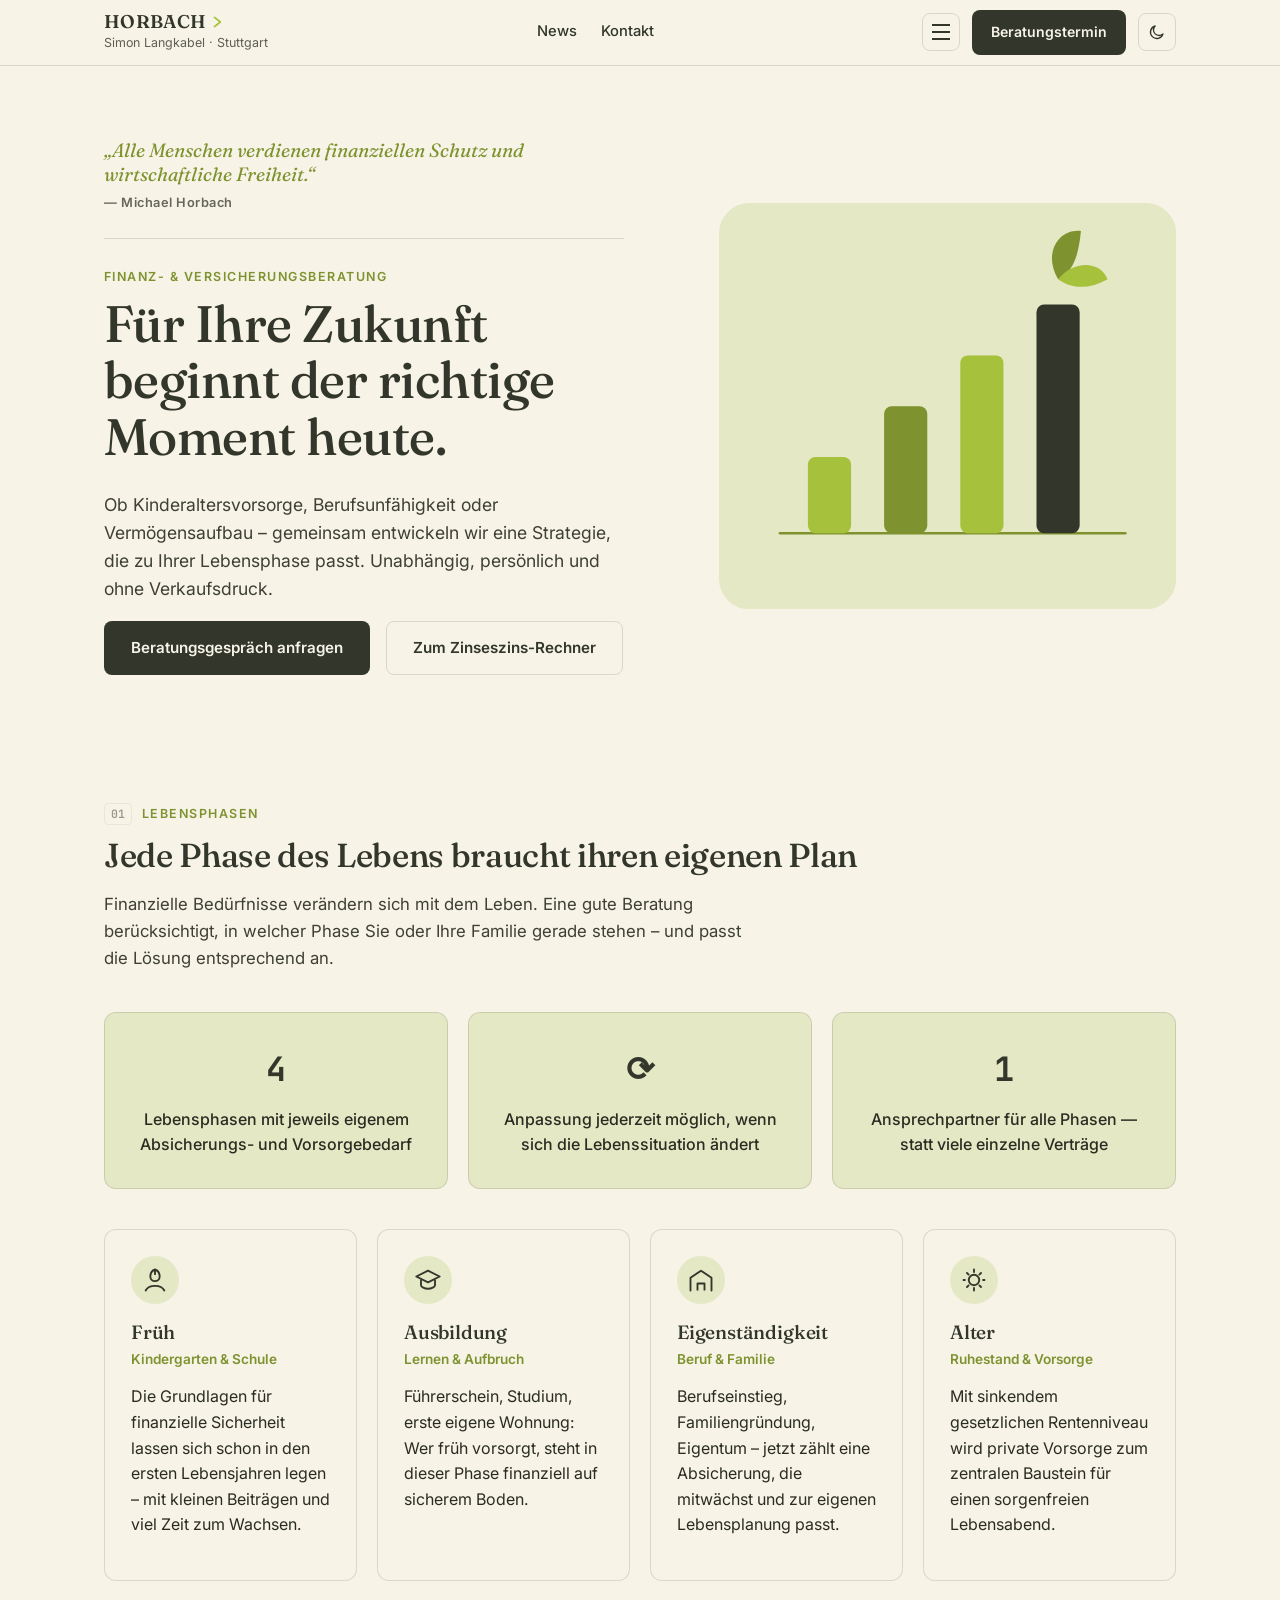
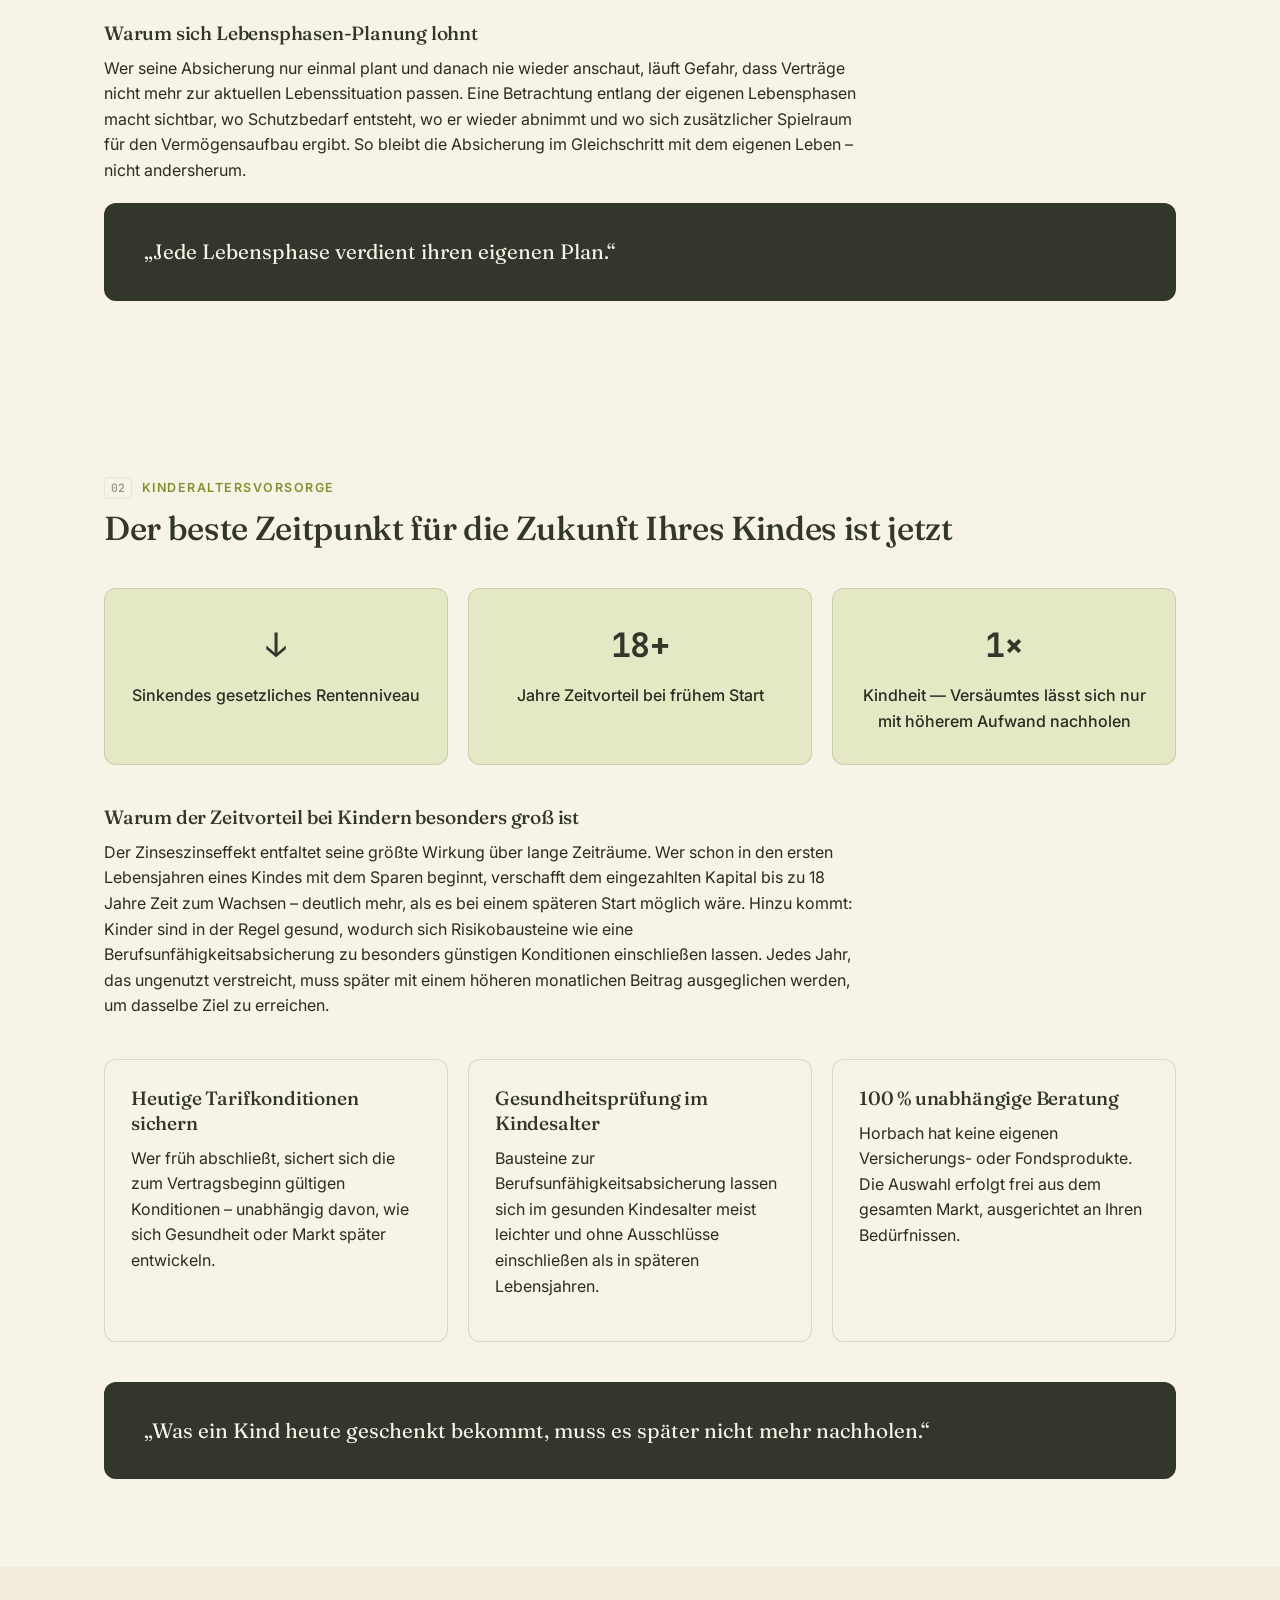
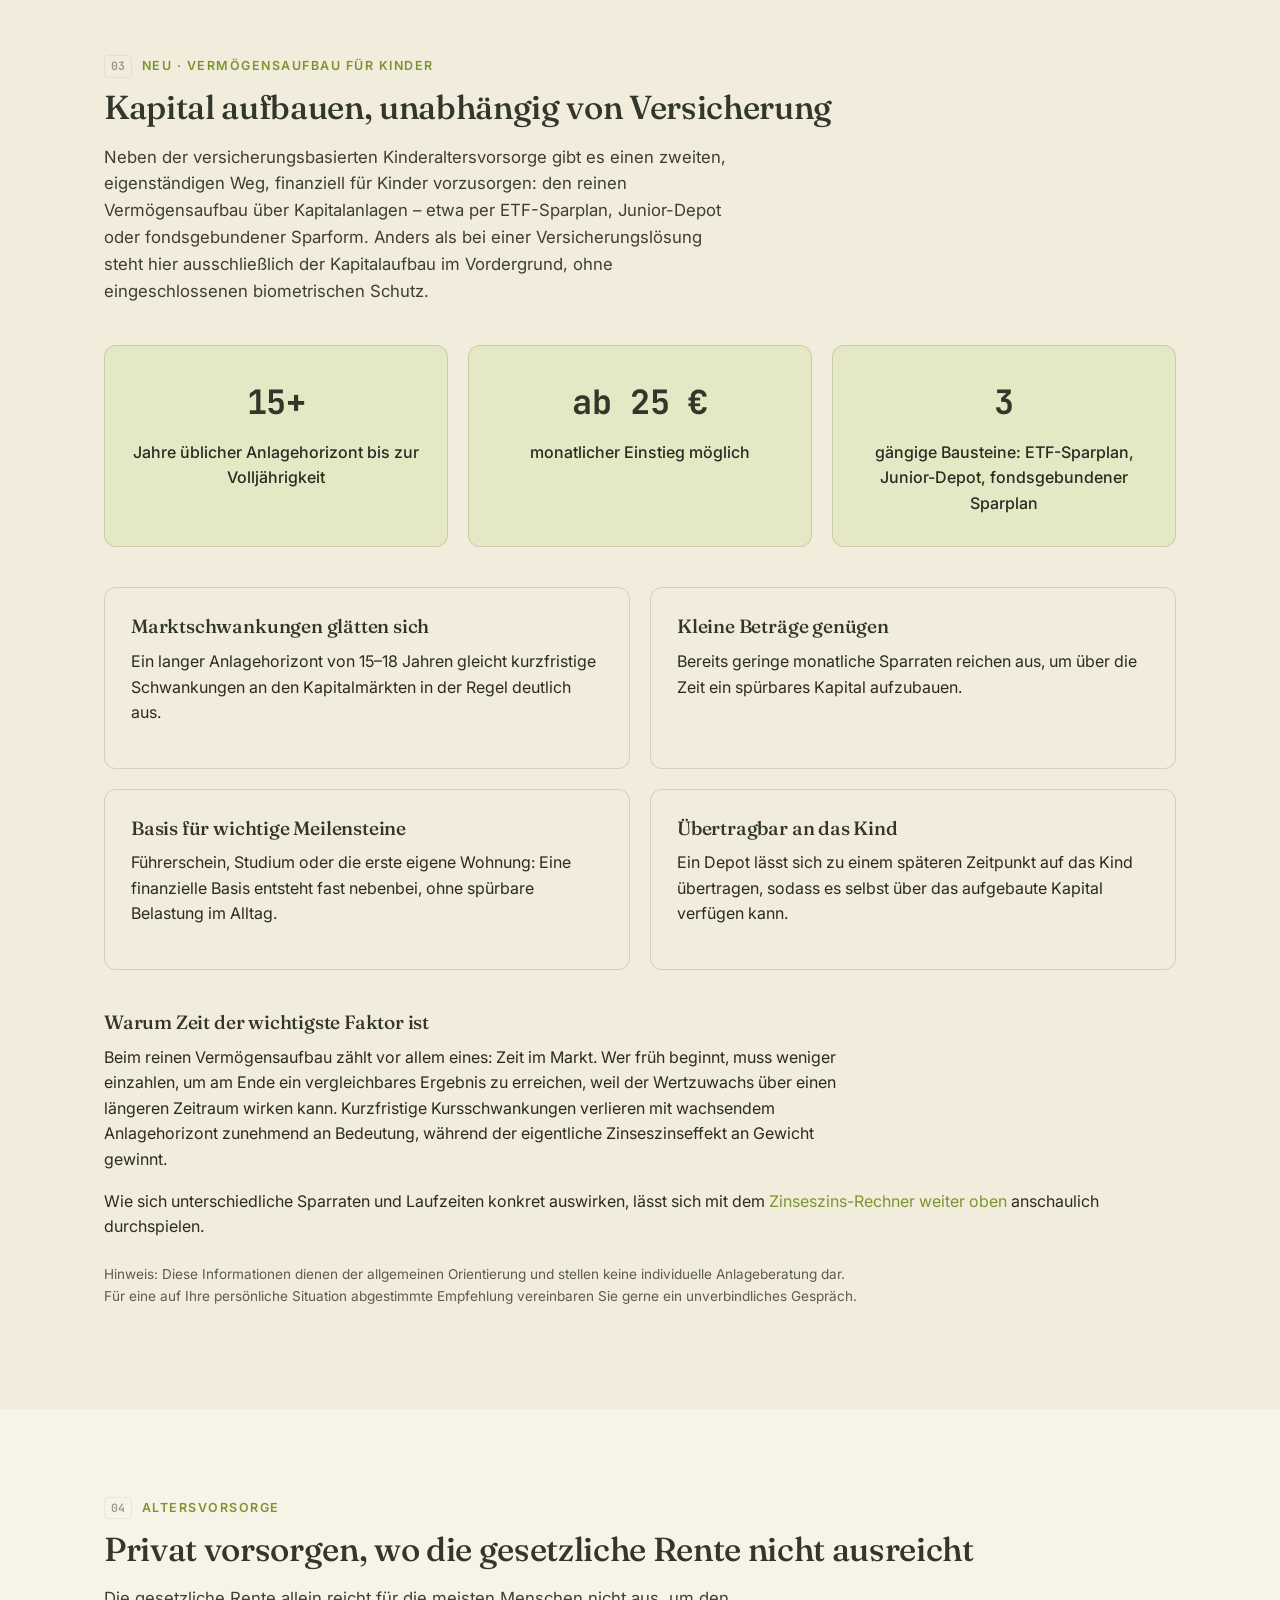
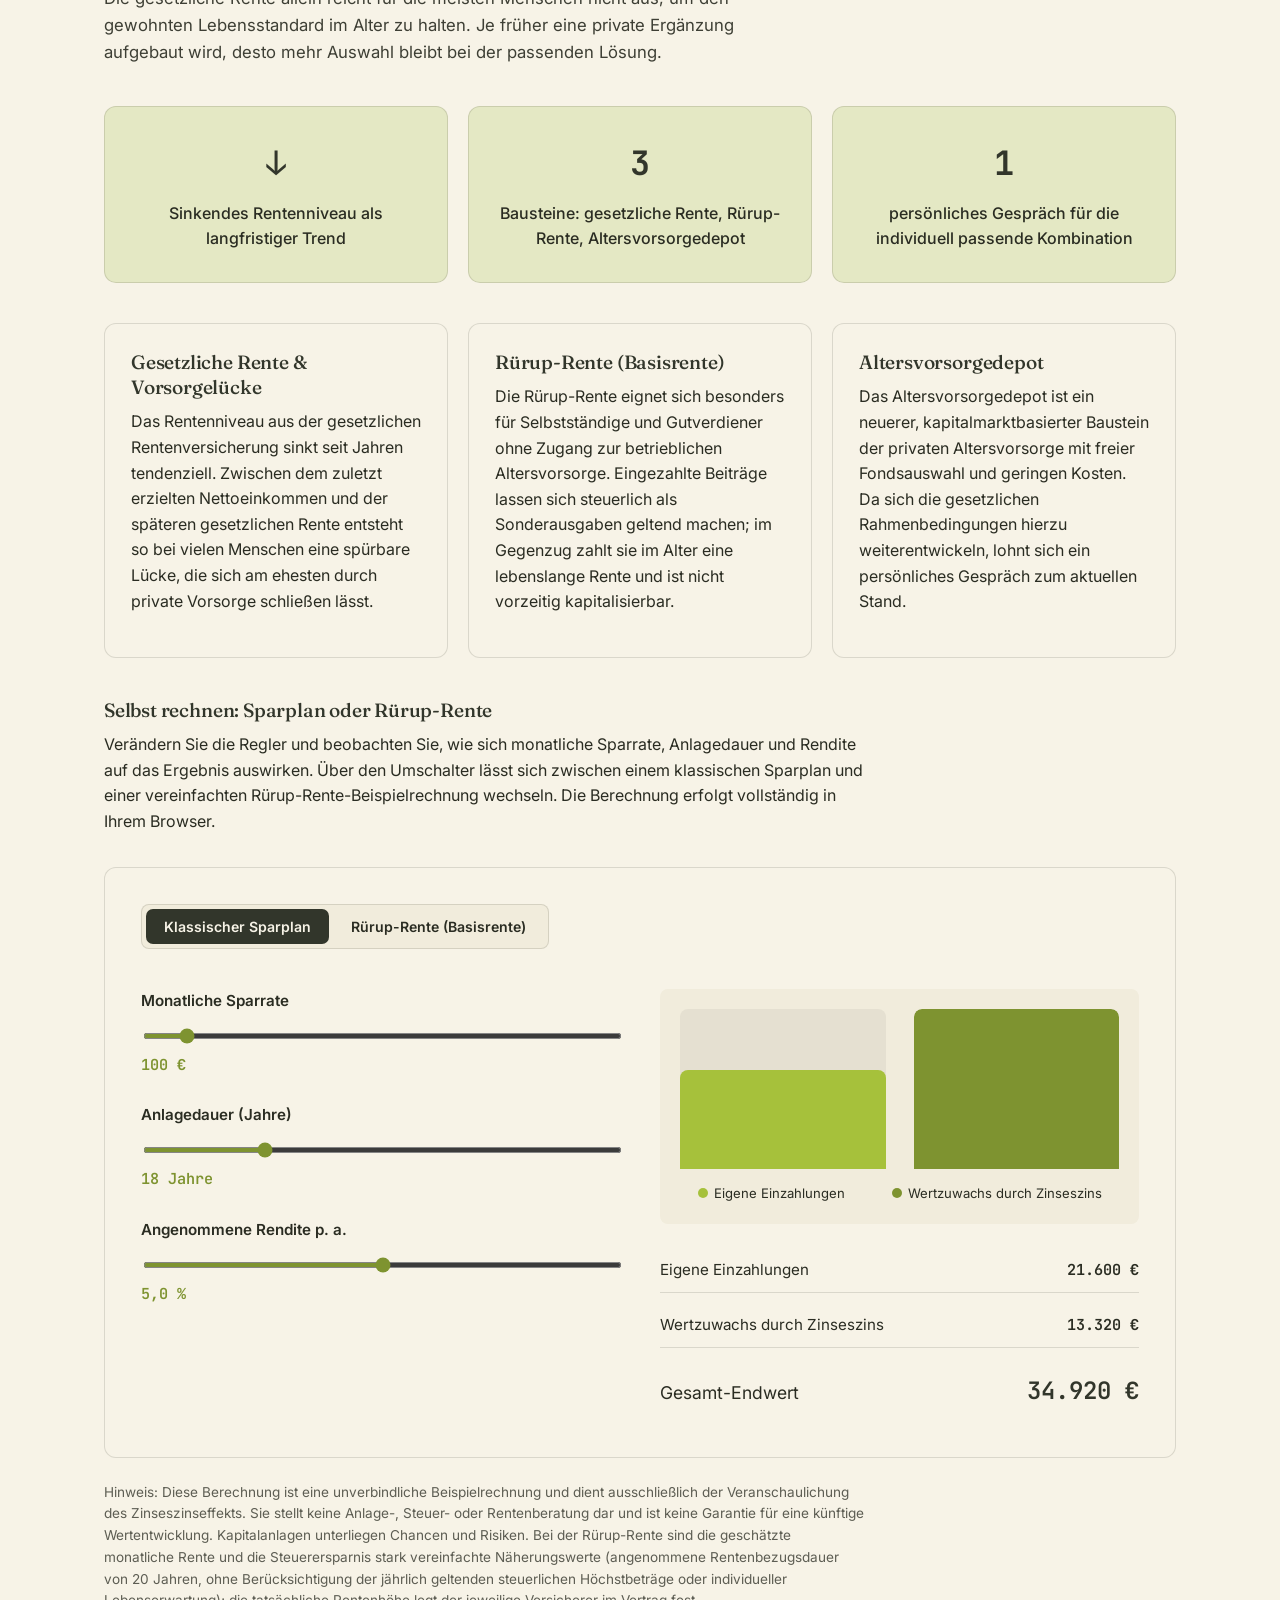
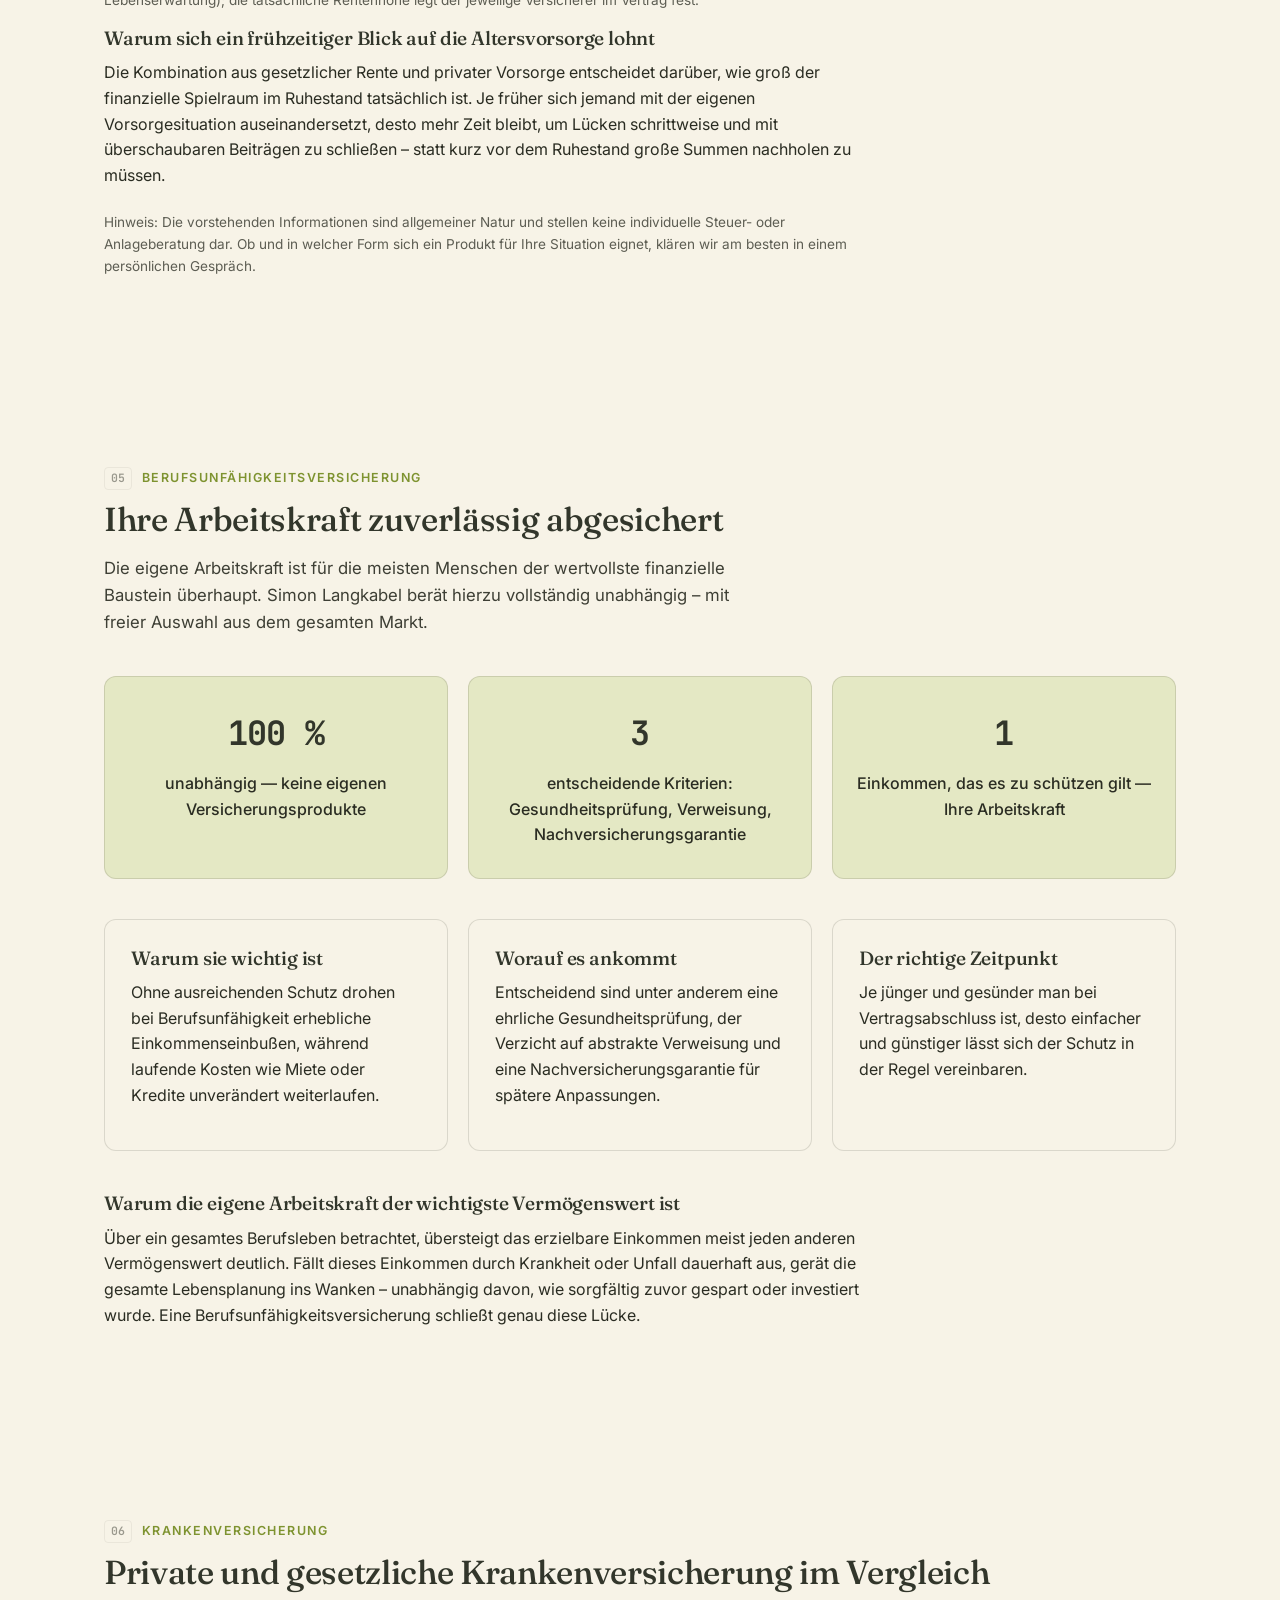
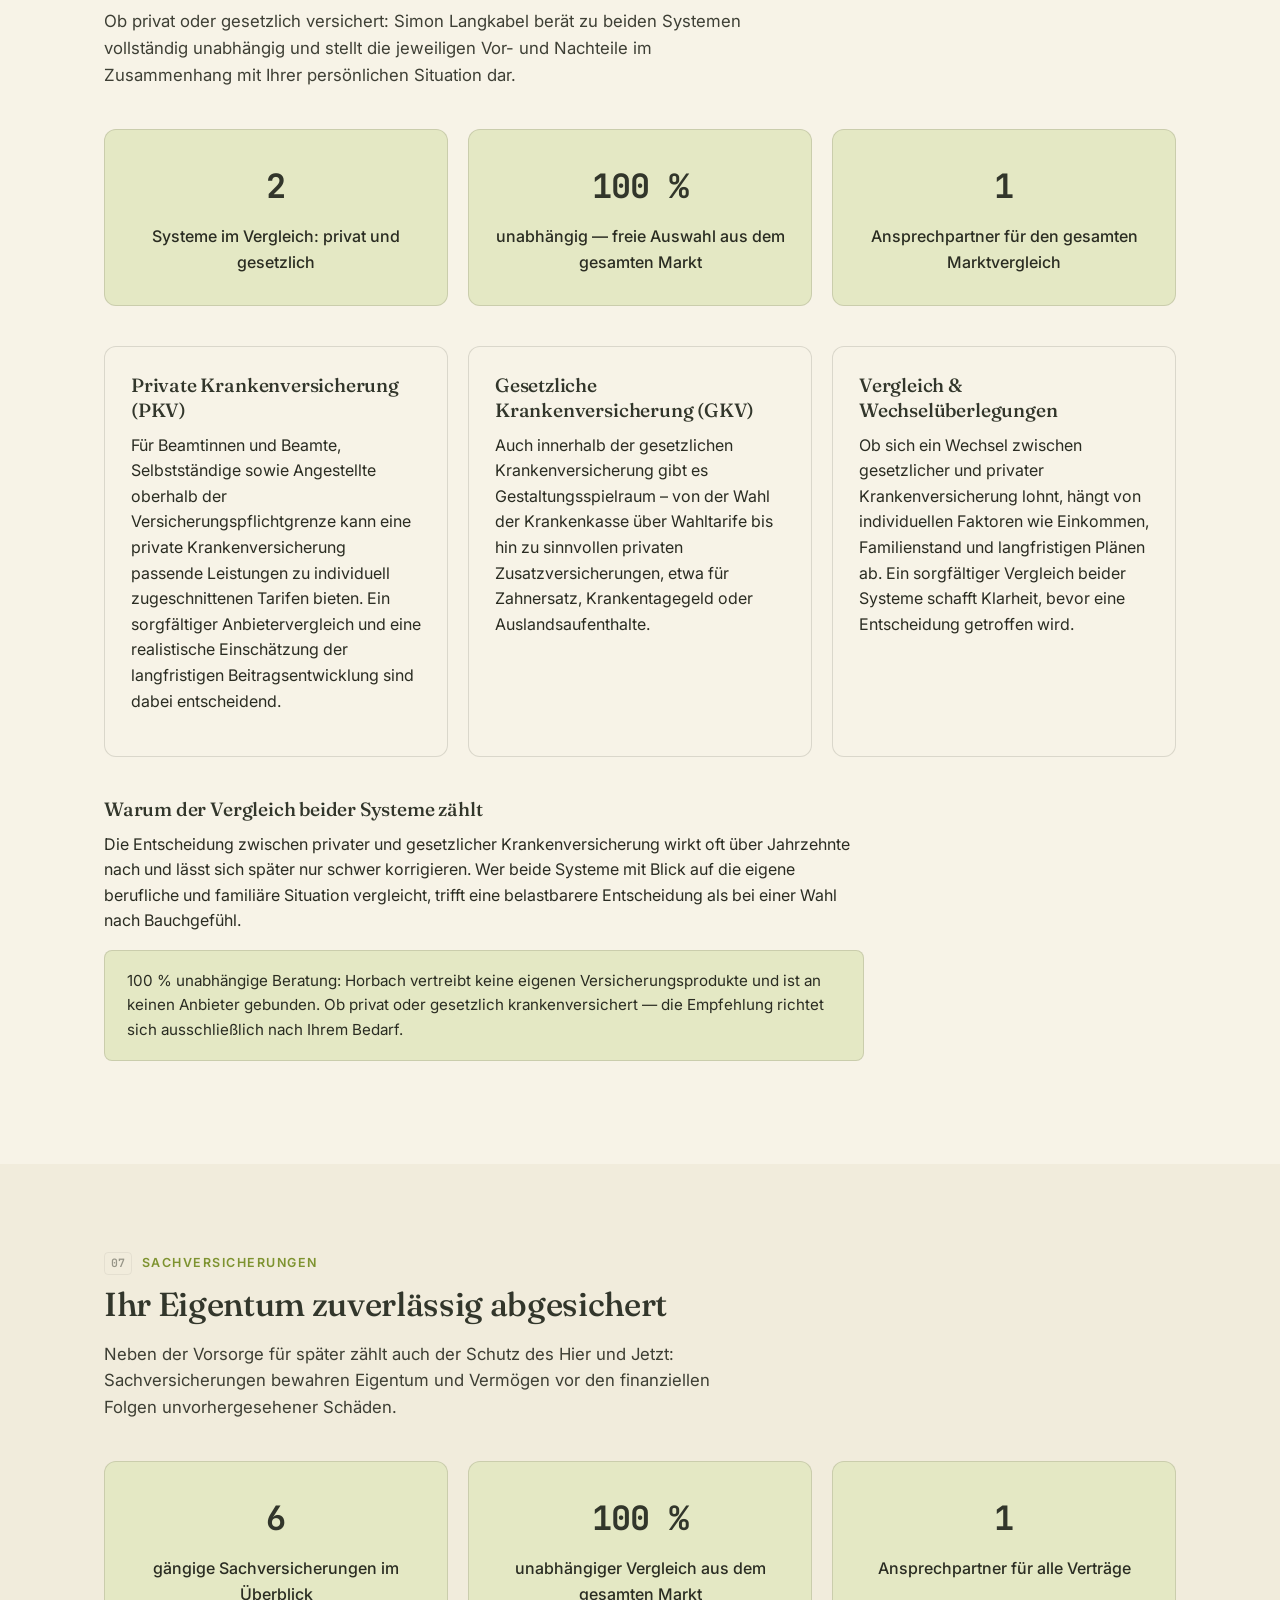
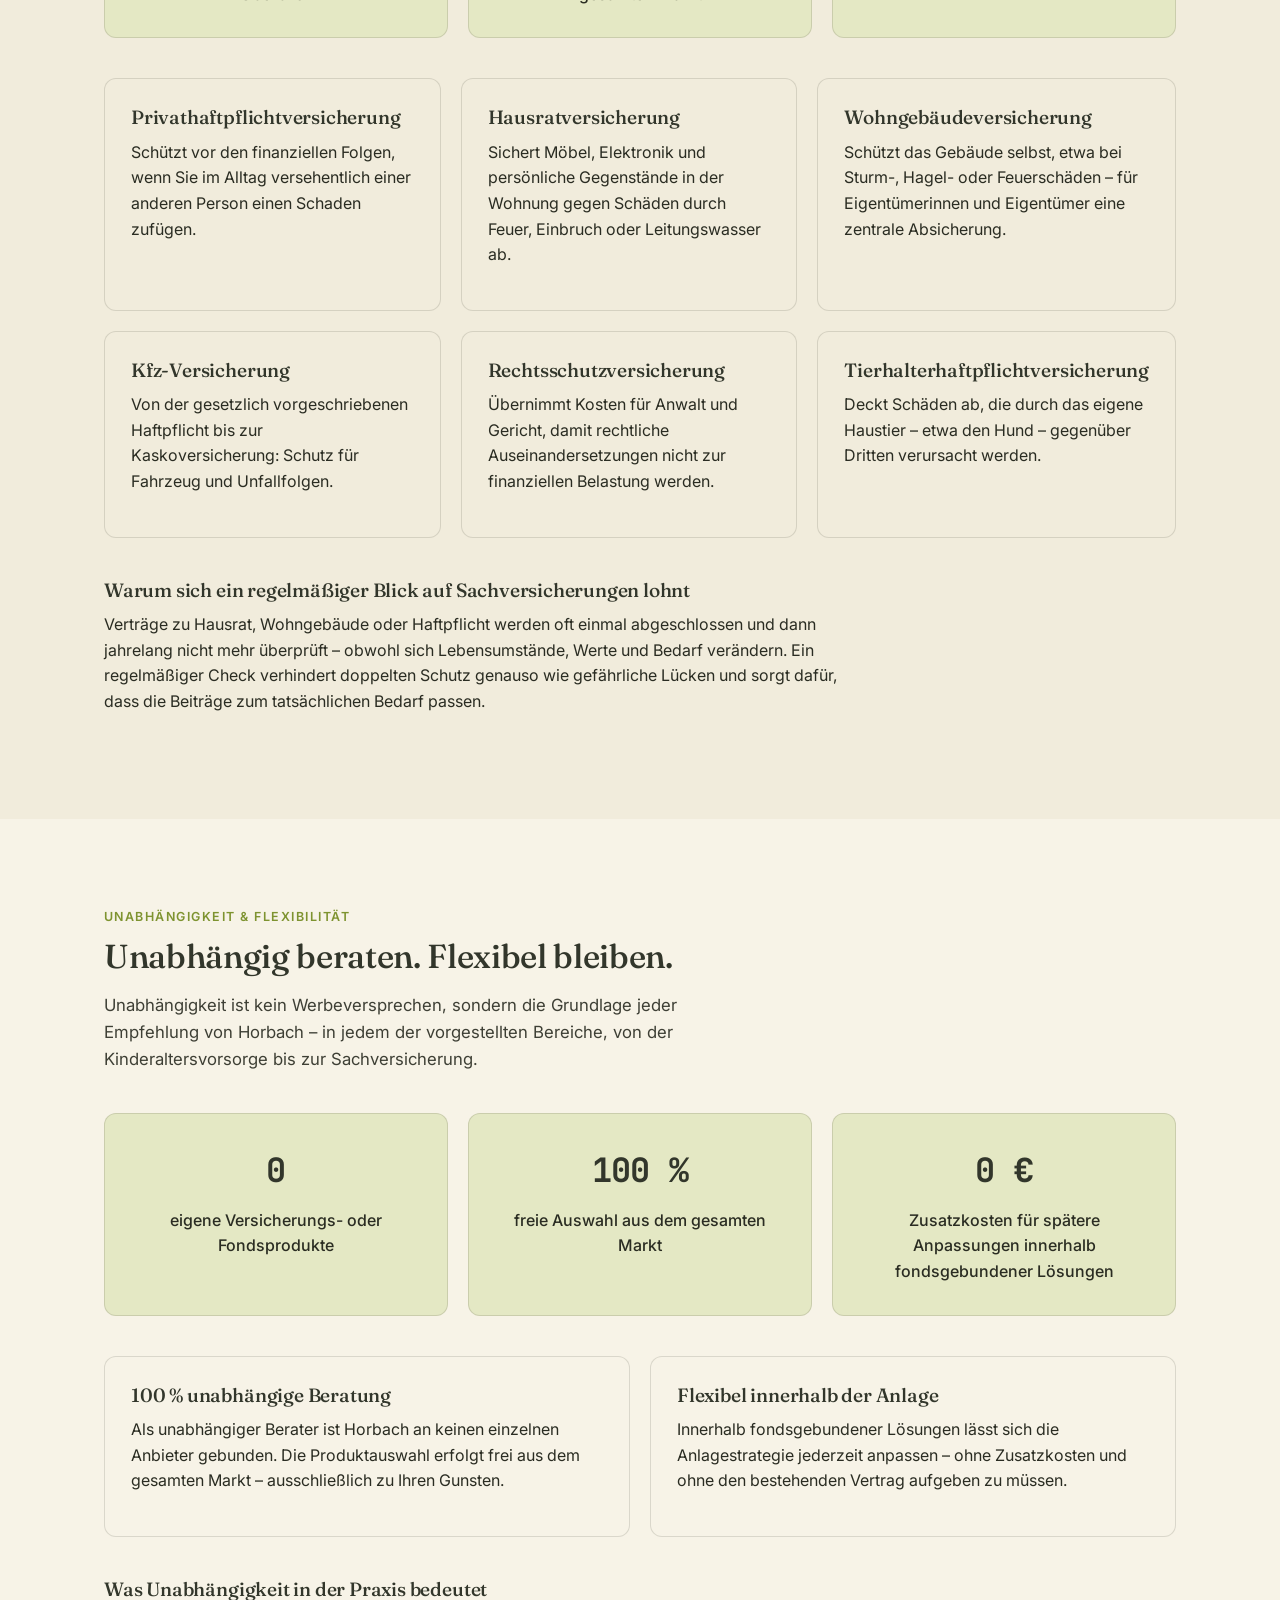
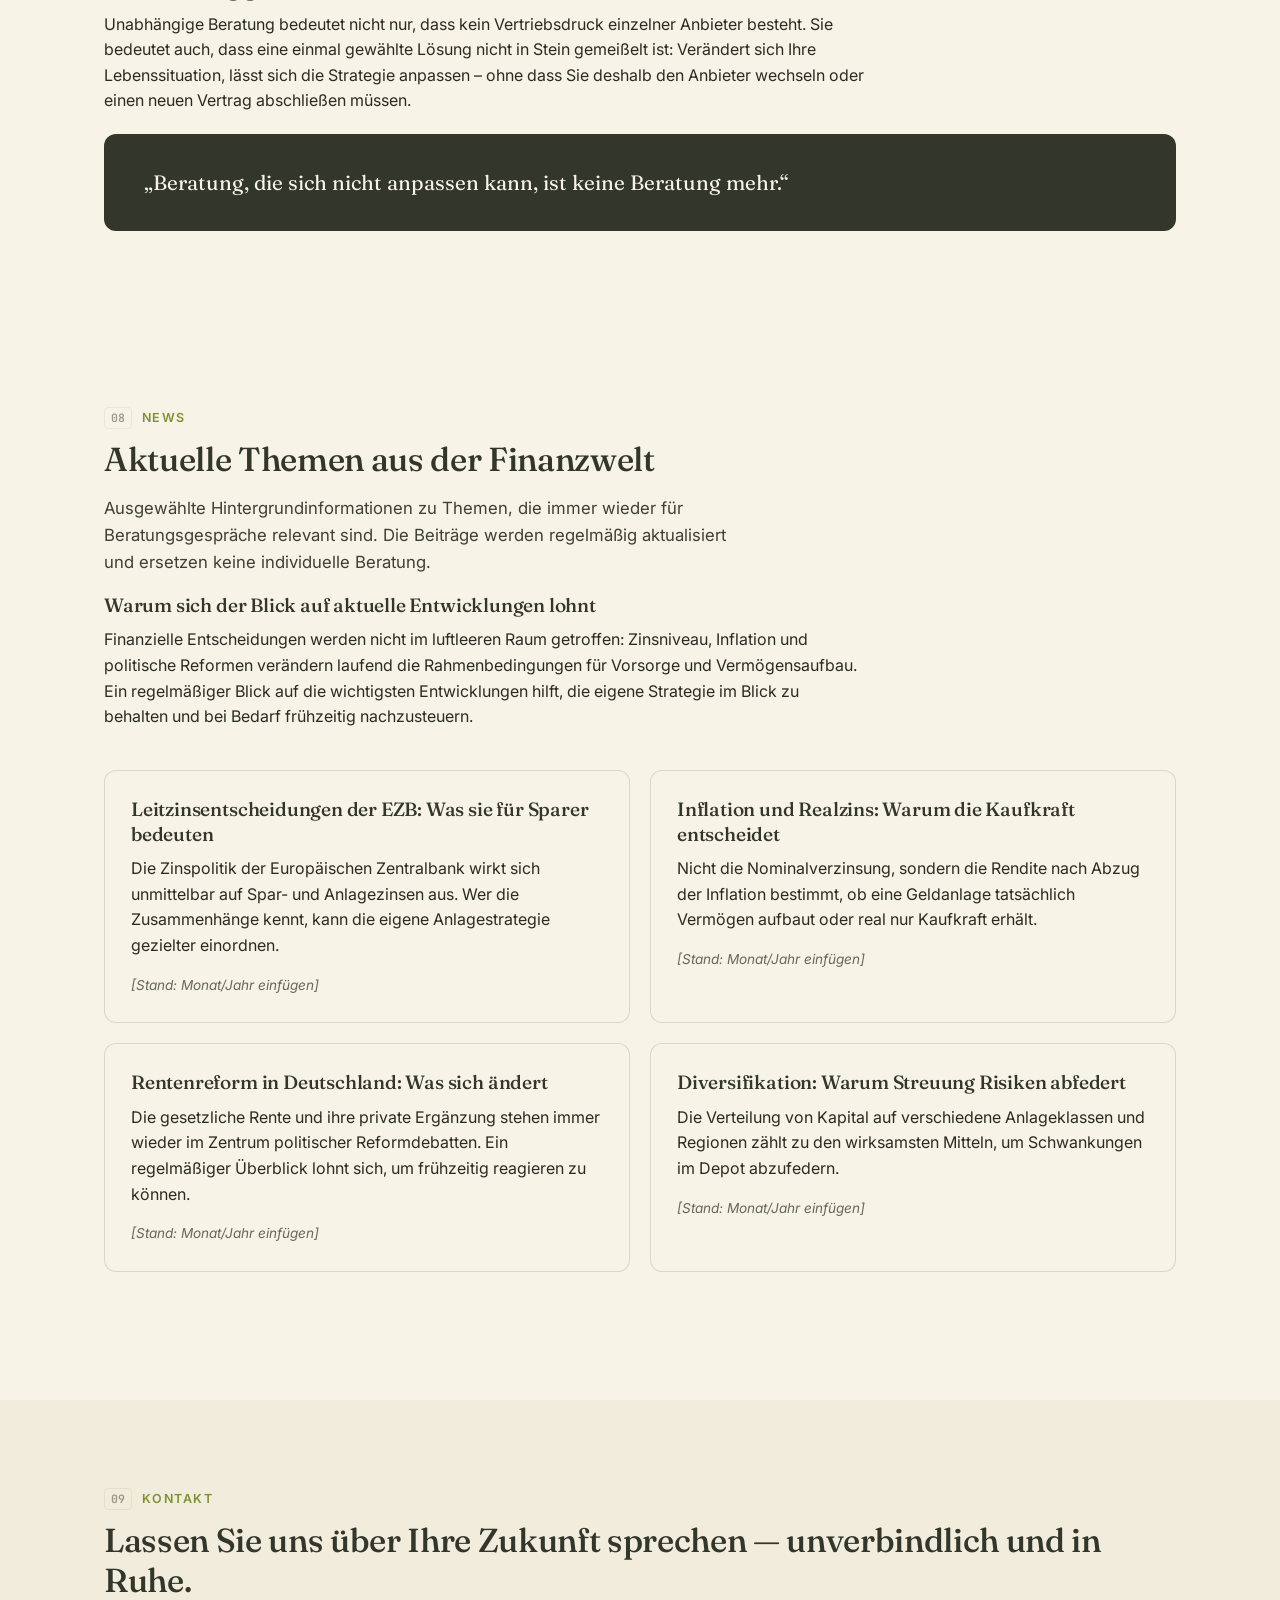
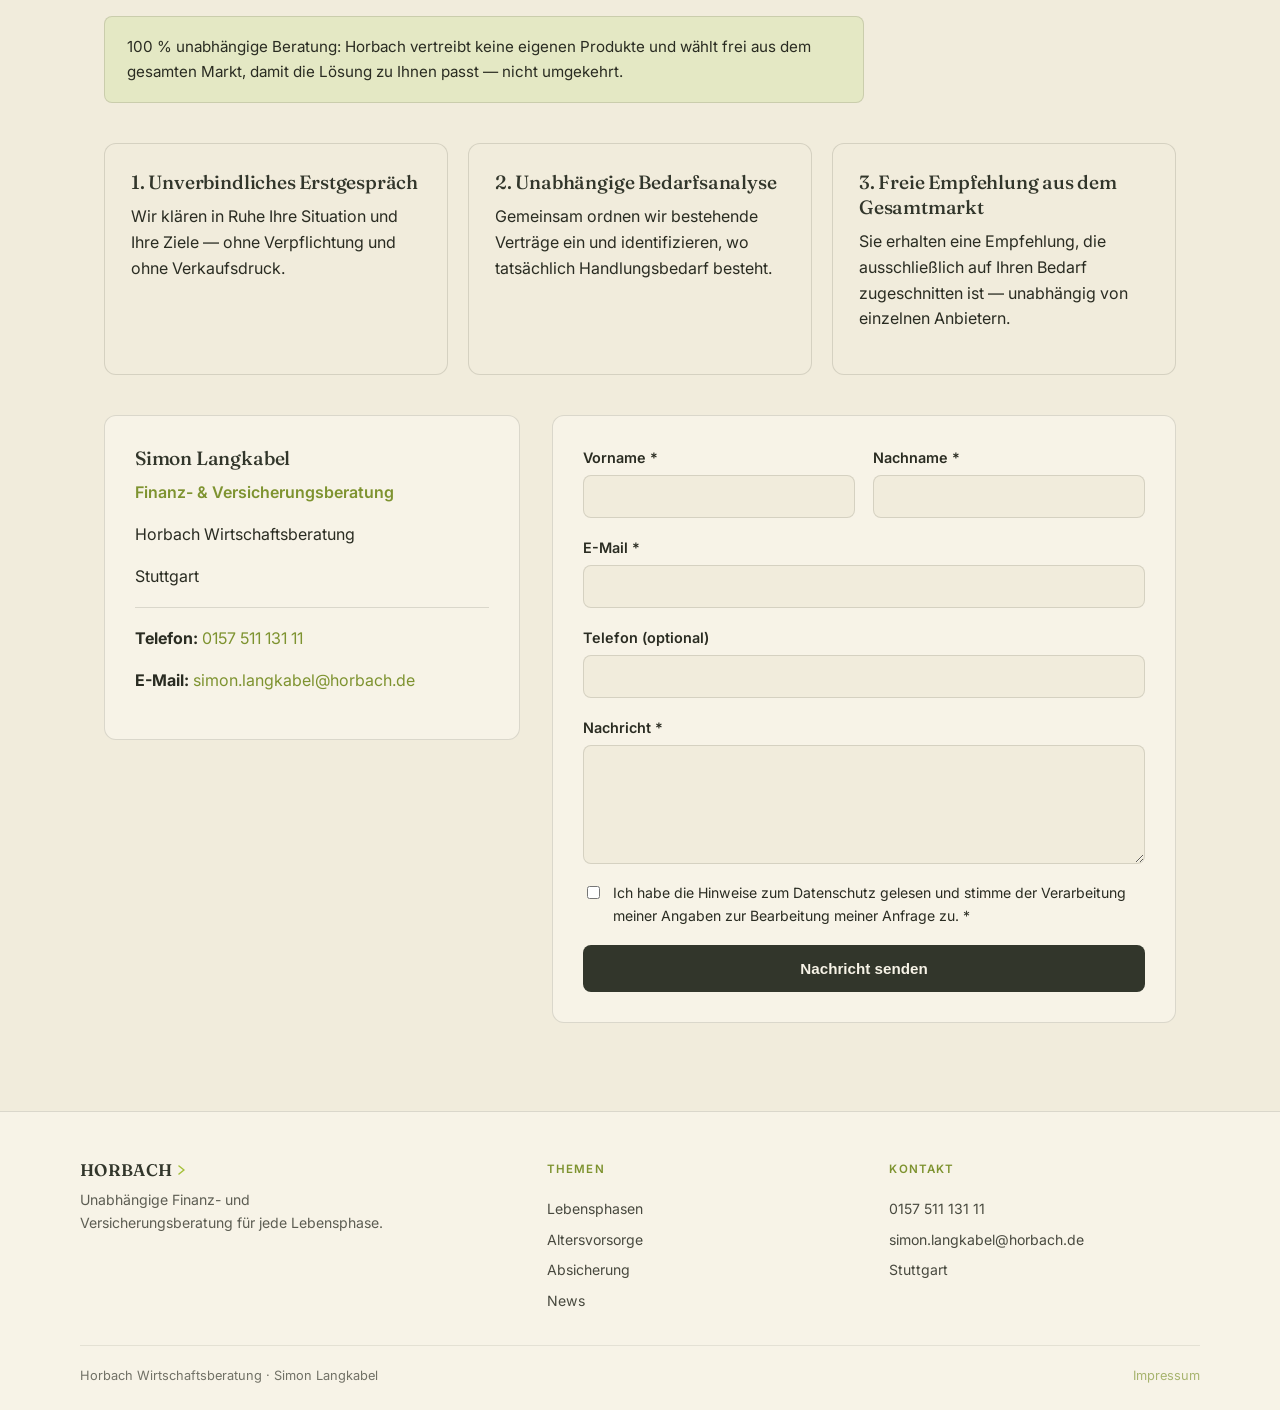
==== commit cfae8530: "Add light/dark mode toggle in the header New icon-only button at the top right of the header (sun/mo" ====
--- a/index.html
+++ b/index.html
@@ -4,6 +4,20 @@
 <meta charset="UTF-8">
 <meta name="viewport" content="width=device-width, initial-scale=1.0">
 <title>Horbach Wirtschaftsberatung · Simon Langkabel · Stuttgart</title>
+
+<!-- Farbschema vor dem ersten Rendern setzen, damit es nicht kurz aufblitzt -->
+<script>
+  (function () {
+    try {
+      var saved = localStorage.getItem('horbach-theme');
+      if (saved === 'dark' || saved === 'light') {
+        document.documentElement.setAttribute('data-theme', saved);
+      } else if (window.matchMedia && window.matchMedia('(prefers-color-scheme: dark)').matches) {
+        document.documentElement.setAttribute('data-theme', 'dark');
+      }
+    } catch (e) {}
+  })();
+</script>
 <meta name="description" content="Unabhängige Finanz- und Versicherungsberatung von Simon Langkabel in Stuttgart: Kinderaltersvorsorge, Vermögensaufbau und individuelle Absicherung für jede Lebensphase.">
 
 <!-- Google Fonts: Fraunces (Überschriften), Inter (Fließtext) & JetBrains Mono (Kennzahlen) -->
@@ -54,6 +68,16 @@
       </div>
 
       <a class="btn btn-primary btn-small" href="#kontakt">Beratungstermin</a>
+
+      <button type="button" class="theme-toggle" id="theme-toggle" aria-label="Dunkles Farbschema aktivieren" aria-pressed="false">
+        <svg class="icon-sun" width="18" height="18" viewBox="0 0 24 24" fill="none" aria-hidden="true">
+          <circle cx="12" cy="12" r="4.5" stroke="currentColor" stroke-width="1.8"/>
+          <path d="M12 3v2.2M12 18.8V21M4.2 12H3M21 12h-1.2M6 6l1.4 1.4M18 6l-1.4 1.4M6 18l1.4-1.4M18 18l-1.4-1.4" stroke="currentColor" stroke-width="1.8" stroke-linecap="round"/>
+        </svg>
+        <svg class="icon-moon" width="18" height="18" viewBox="0 0 24 24" fill="none" aria-hidden="true">
+          <path d="M20 14.5A8.5 8.5 0 1 1 9.5 4a7 7 0 0 0 10.5 10.5z" stroke="currentColor" stroke-width="1.8" stroke-linejoin="round"/>
+        </svg>
+      </button>
 
       <!-- Mobil: ein Menü mit allen Links -->
       <button class="nav-toggle" id="nav-toggle" aria-expanded="false" aria-controls="main-nav" aria-label="Menü öffnen">
--- a/css/style.css
+++ b/css/style.css
@@ -14,6 +14,13 @@
   --color-text: #2A2C22;
   --color-border: rgba(42, 44, 34, 0.14);
 
+  /* Rollen, die im Dark Mode umgedreht werden müssen (z. B. Button-Fläche
+     statt Button-Rand) — im Hellmodus identisch mit den Werten oben */
+  --color-chip-bg: #32362B;
+  --color-chip-text: #F7F3E7;
+  --color-header-bg: rgba(247, 243, 231, 0.82);
+  --color-hover-tint: rgba(42, 44, 34, 0.06);
+
   /* Typografie */
   --font-heading: "Fraunces", "Iowan Old Style", Georgia, serif;
   --font-body: "Inter", -apple-system, "Segoe UI", Roboto, Helvetica, Arial, sans-serif;
@@ -23,6 +30,29 @@
   --radius-card: 12px;
   --radius-small: 8px;
   --max-width: 1120px;
+
+  color-scheme: light;
+}
+
+/* ==========================================================================
+   DARK MODE — per Toggle-Button gesetzt, in localStorage gemerkt
+   ========================================================================== */
+:root[data-theme="dark"] {
+  --color-cream: #1C1F16;
+  --color-cream-2: #242819;
+  --color-ink: #F1ECDC;
+  --color-olive-light: #B9D157;
+  --color-olive-dark: #9BB84A;
+  --color-card: #2C321F;
+  --color-text: #E7E3D3;
+  --color-border: rgba(241, 236, 220, 0.16);
+
+  --color-chip-bg: #B9D157;
+  --color-chip-text: #1C1F16;
+  --color-header-bg: rgba(28, 31, 22, 0.82);
+  --color-hover-tint: rgba(241, 236, 220, 0.08);
+
+  color-scheme: dark;
 }
 
 /* ---------- Reset & Grundlagen ---------- */
@@ -129,17 +159,17 @@
 .btn:active { transform: translateY(1px); }
 
 .btn-primary {
-  background: var(--color-ink);
-  color: var(--color-cream);
-}
-.btn-primary:hover { background: #24271e; }
+  background: var(--color-chip-bg);
+  color: var(--color-chip-text);
+}
+.btn-primary:hover { filter: brightness(0.92); }
 
 .btn-ghost {
   background: transparent;
   color: var(--color-ink);
   border-color: var(--color-border);
 }
-.btn-ghost:hover { background: rgba(42, 44, 34, 0.06); }
+.btn-ghost:hover { background: var(--color-hover-tint); }
 
 .btn-small { padding: 10px 18px; font-size: 0.88rem; }
 
@@ -150,7 +180,7 @@
   position: sticky;
   top: 0;
   z-index: 100;
-  background: rgba(247, 243, 231, 0.82);
+  background: var(--color-header-bg);
   backdrop-filter: blur(10px);
   -webkit-backdrop-filter: blur(10px);
   border-bottom: 1px solid var(--color-border);
@@ -265,6 +295,25 @@
   background: var(--color-cream-2);
   color: var(--color-olive-dark);
 }
+
+.theme-toggle {
+  position: relative;
+  display: flex;
+  align-items: center;
+  justify-content: center;
+  width: 38px;
+  height: 38px;
+  background: none;
+  border: 1px solid var(--color-border);
+  border-radius: var(--radius-small);
+  color: var(--color-ink);
+  cursor: pointer;
+}
+.theme-toggle:hover { background: var(--color-hover-tint); }
+.theme-toggle .icon-moon { display: block; }
+.theme-toggle .icon-sun { display: none; }
+:root[data-theme="dark"] .theme-toggle .icon-moon { display: none; }
+:root[data-theme="dark"] .theme-toggle .icon-sun { display: block; }
 
 /* Mobil: ein Hamburger-Menü mit allen Links */
 .main-nav {
@@ -435,8 +484,8 @@
 }
 
 .quote-card {
-  background: var(--color-ink);
-  color: var(--color-cream);
+  background: var(--color-chip-bg);
+  color: var(--color-chip-text);
   border-radius: var(--radius-card);
   padding: 34px 40px;
   margin: 20px 0 0;
@@ -451,7 +500,8 @@
   font-family: var(--font-body);
   font-size: 0.9rem;
   font-style: normal;
-  color: var(--color-olive-light);
+  color: var(--color-chip-text);
+  opacity: 0.65;
 }
 
 .text-block {
@@ -498,8 +548,8 @@
   cursor: pointer;
 }
 .mode-btn.is-active {
-  background: var(--color-ink);
-  color: var(--color-cream);
+  background: var(--color-chip-bg);
+  color: var(--color-chip-text);
 }
 
 .calculator-controls {
@@ -555,7 +605,7 @@
   height: 100%;
   display: flex;
   align-items: flex-end;
-  background: rgba(42, 44, 34, 0.06);
+  background: var(--color-hover-tint);
   border-radius: 8px 8px 0 0;
   overflow: hidden;
 }
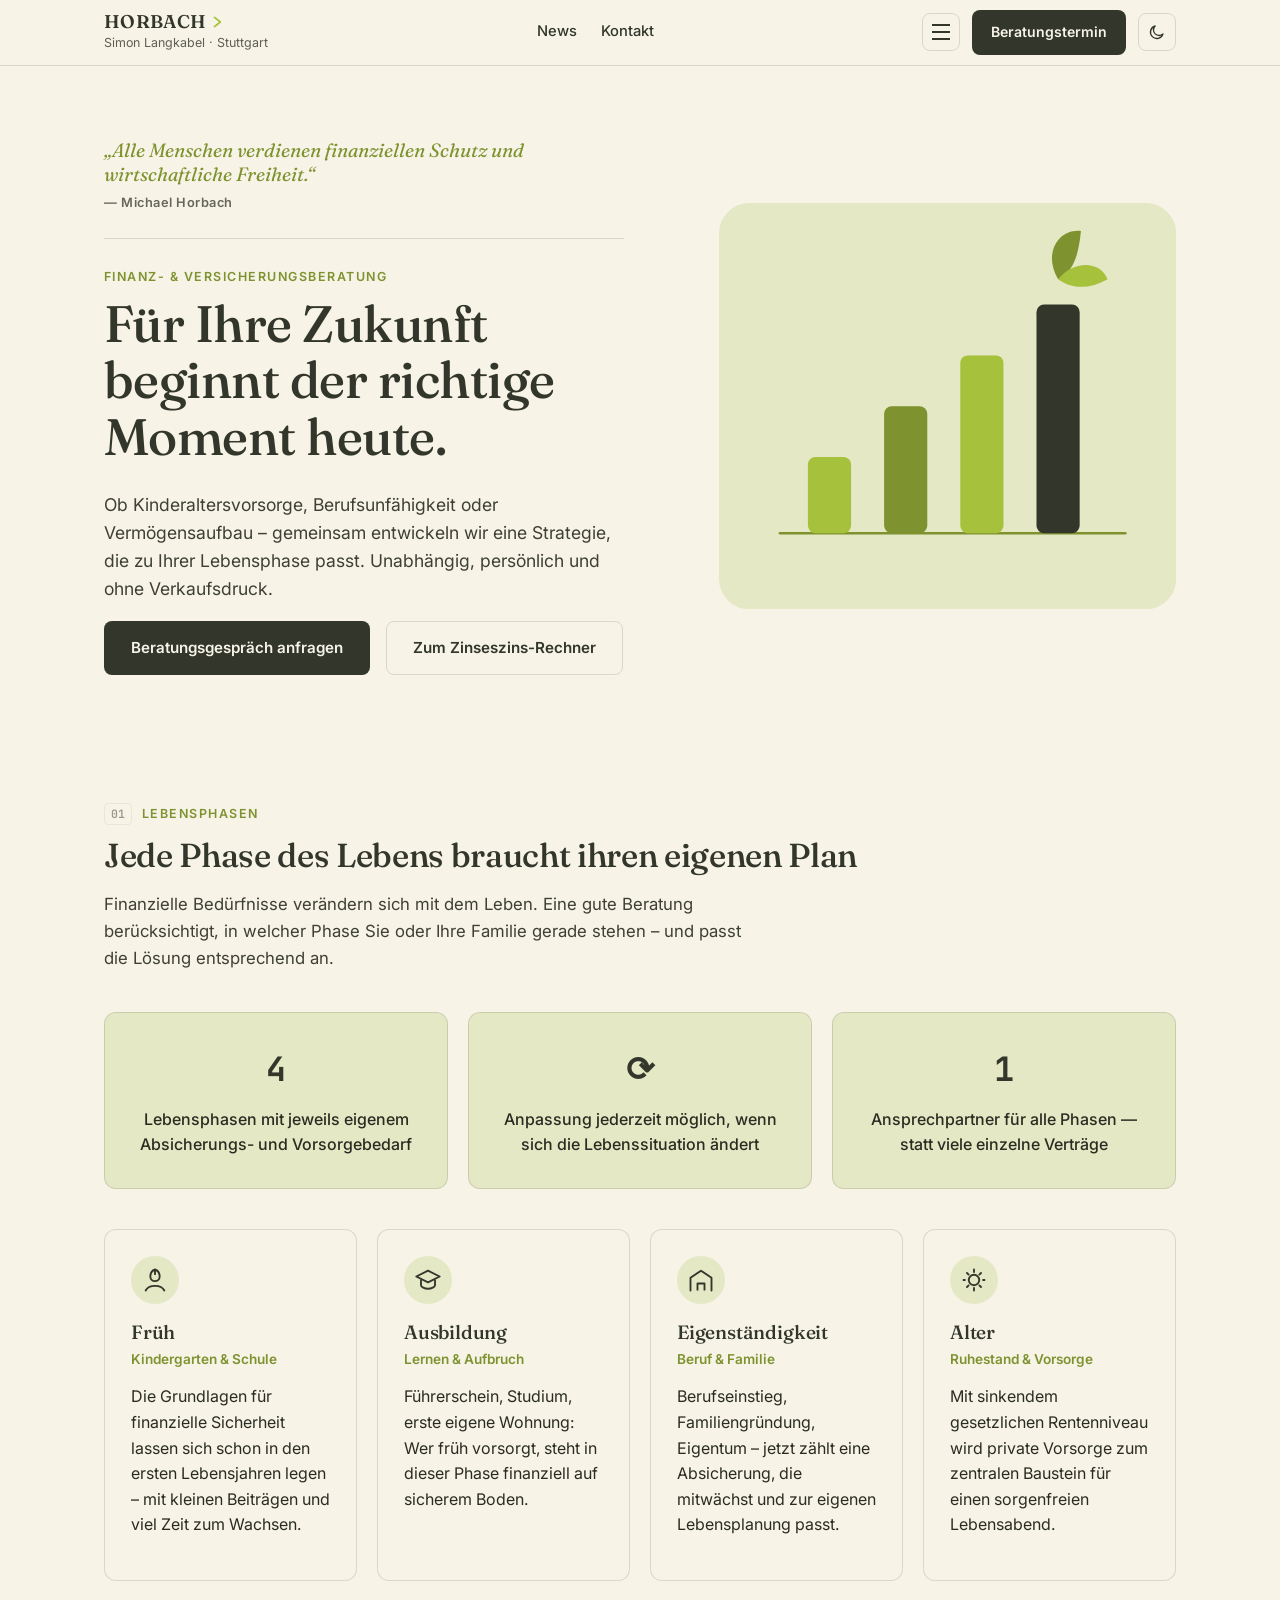
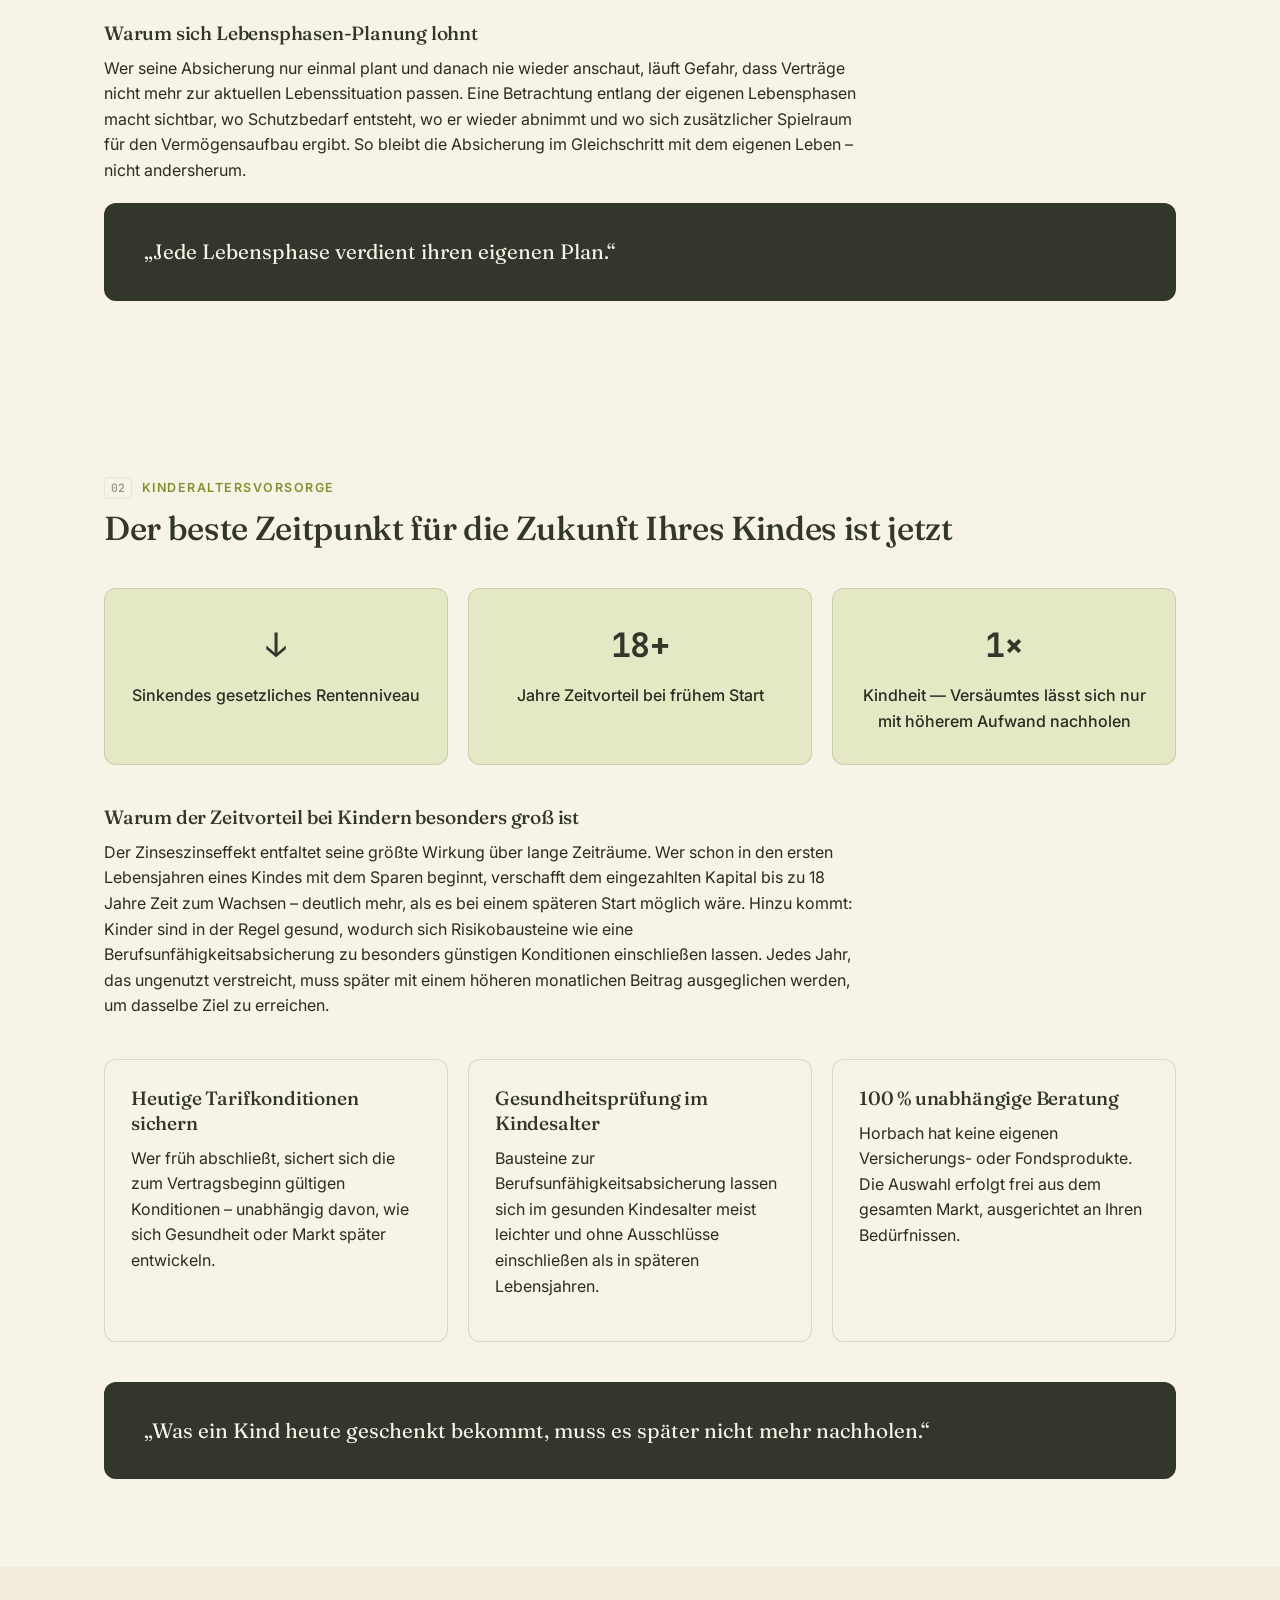
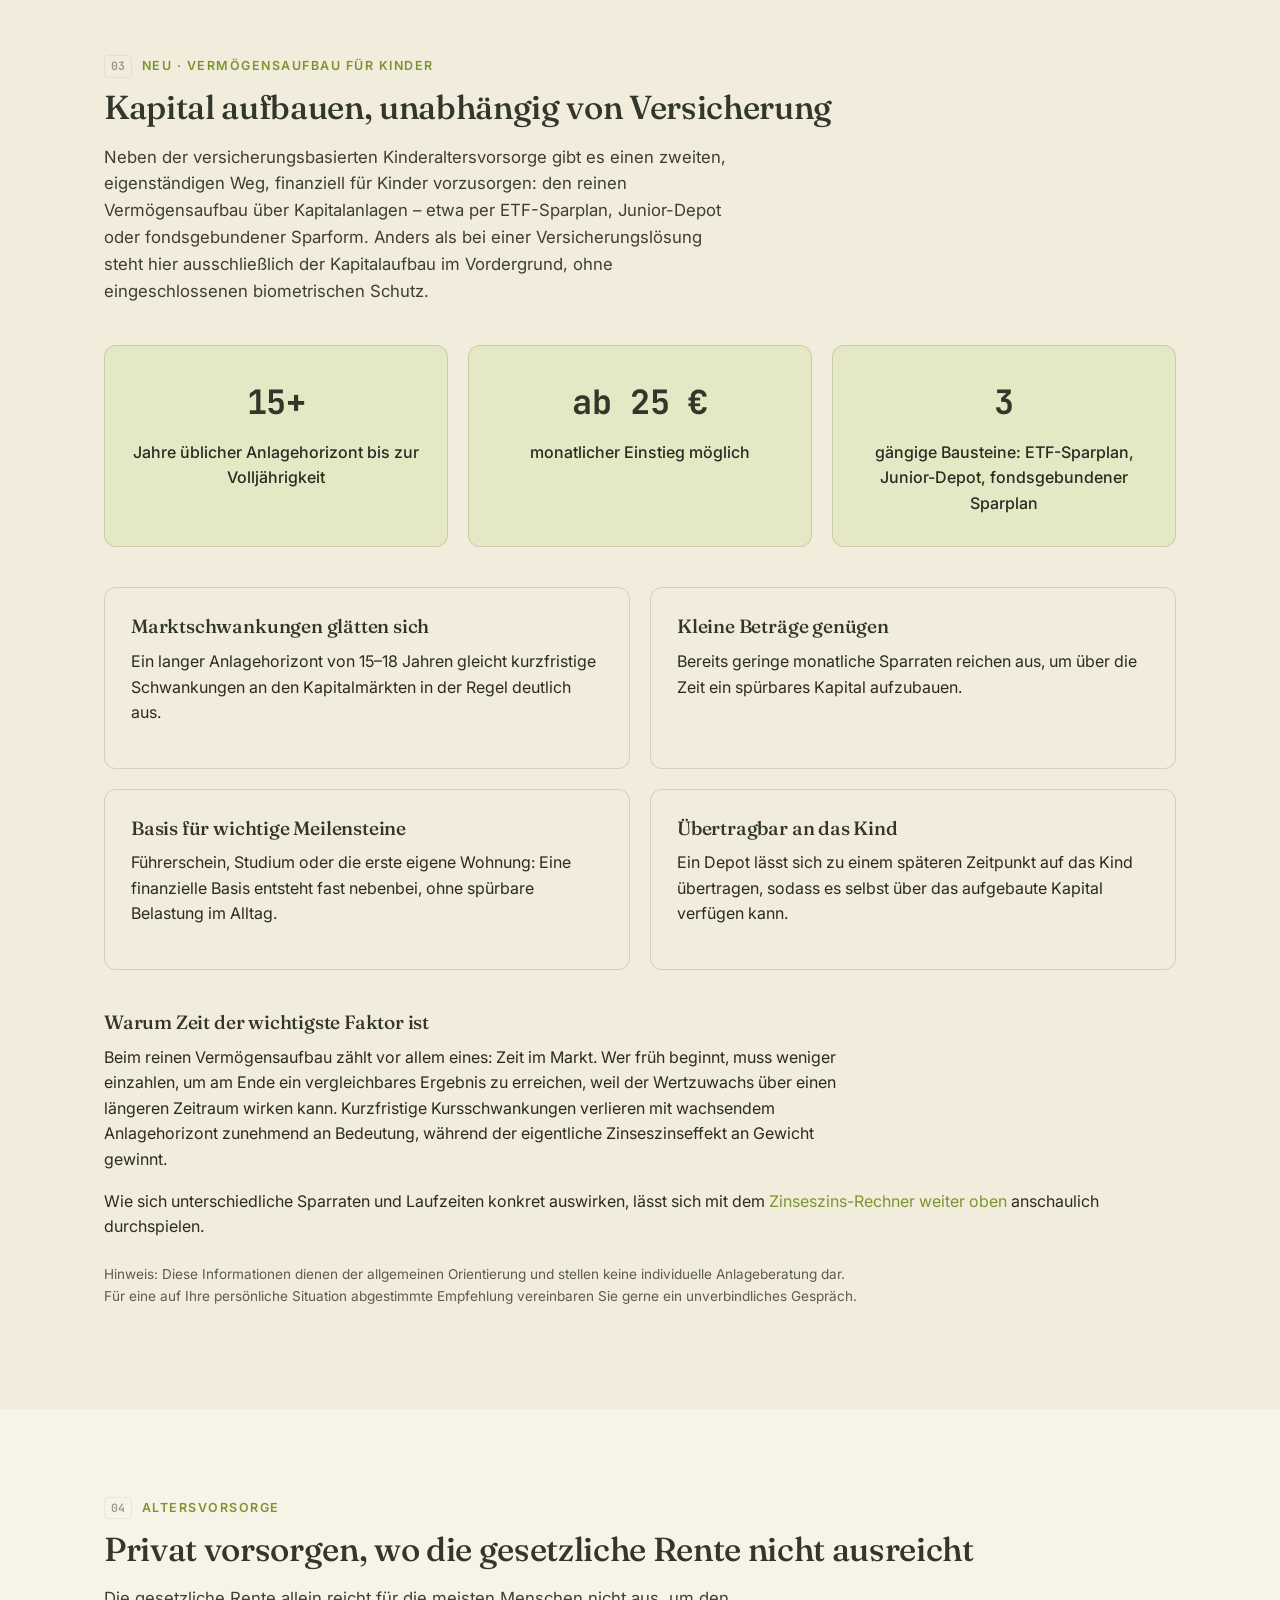
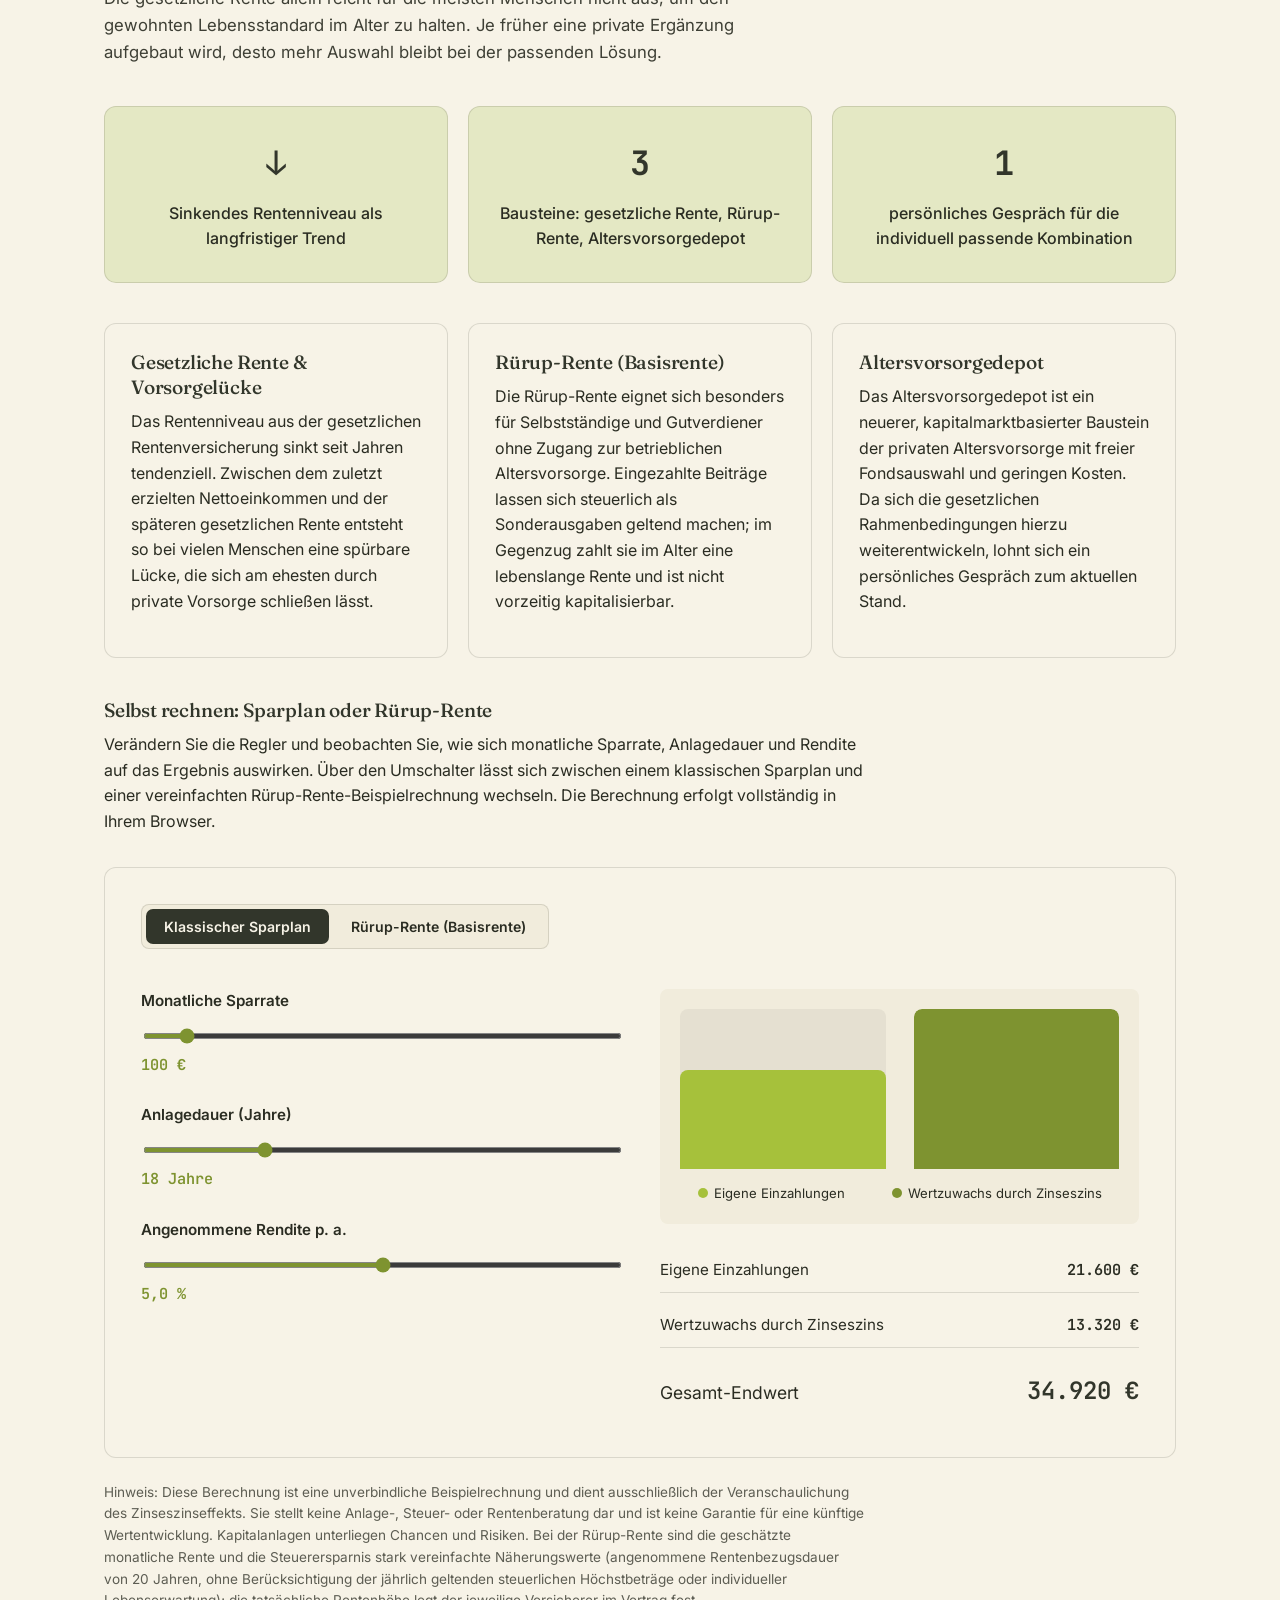
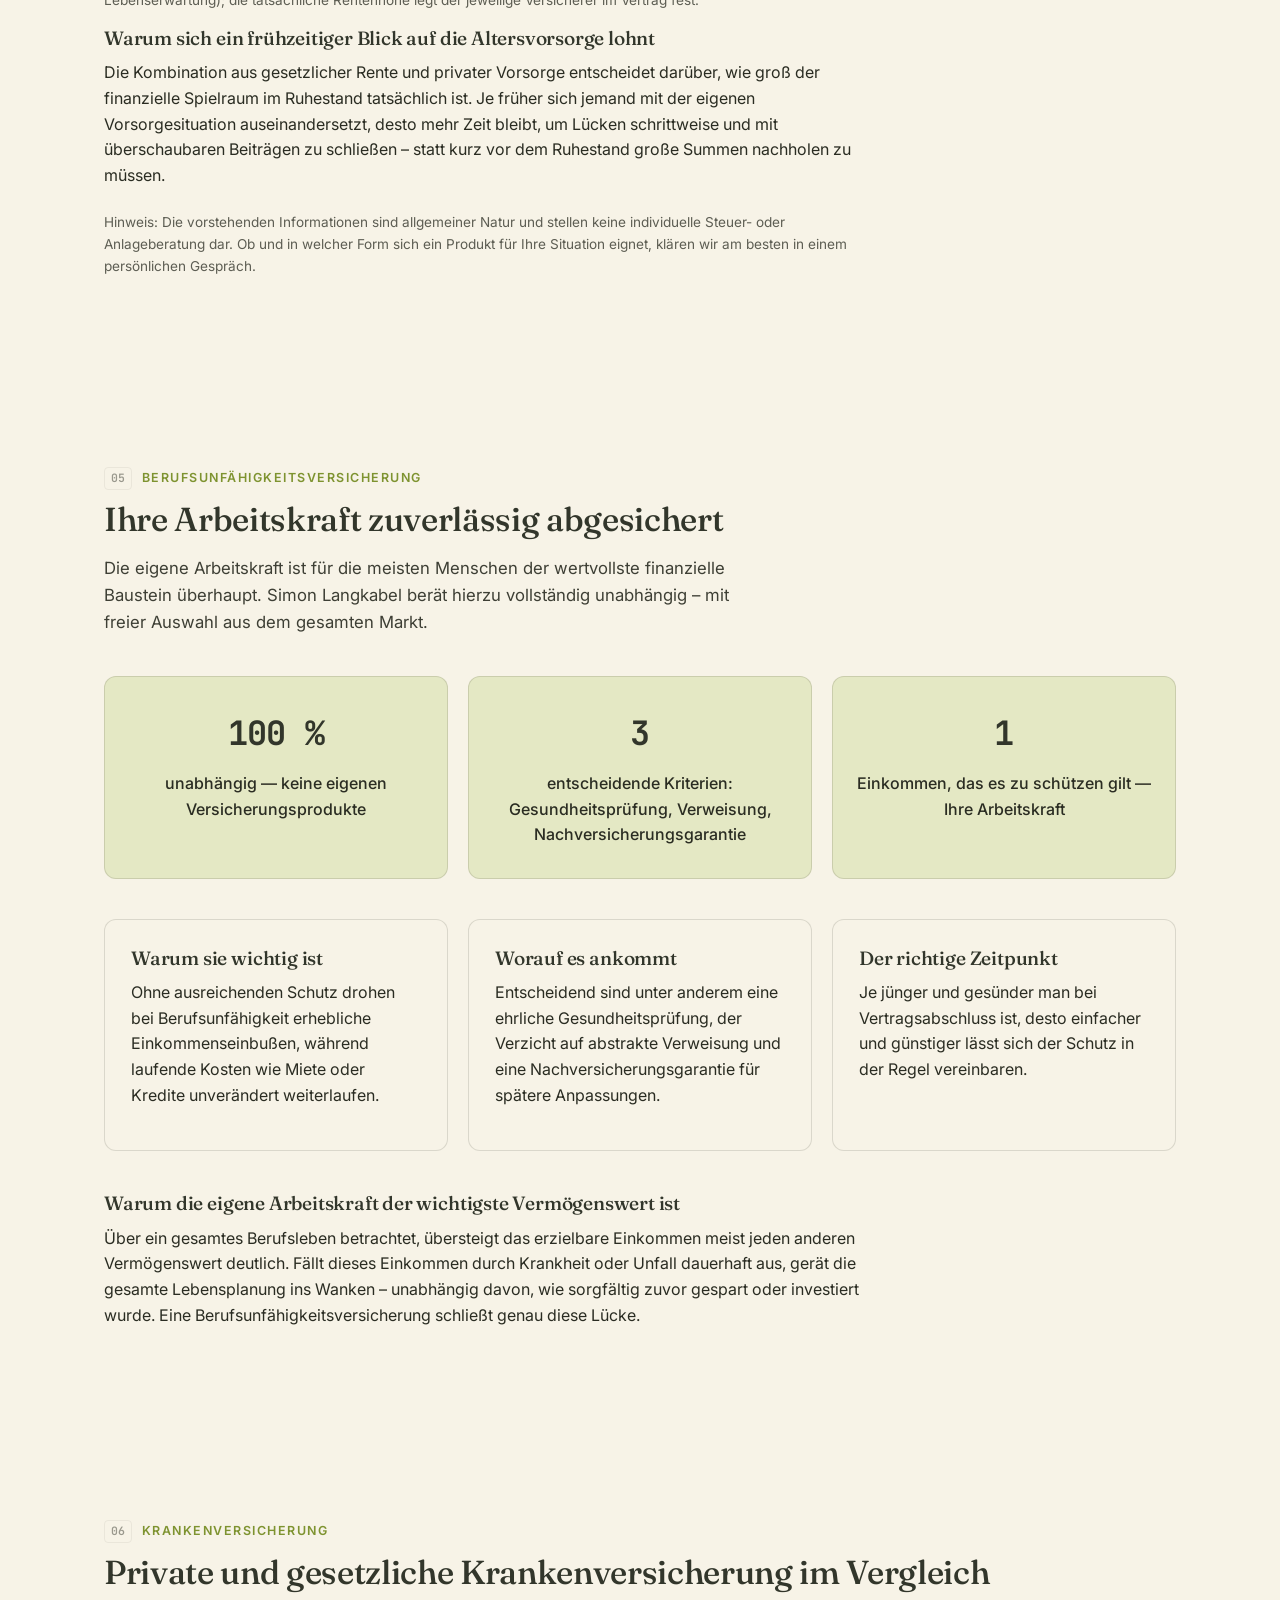
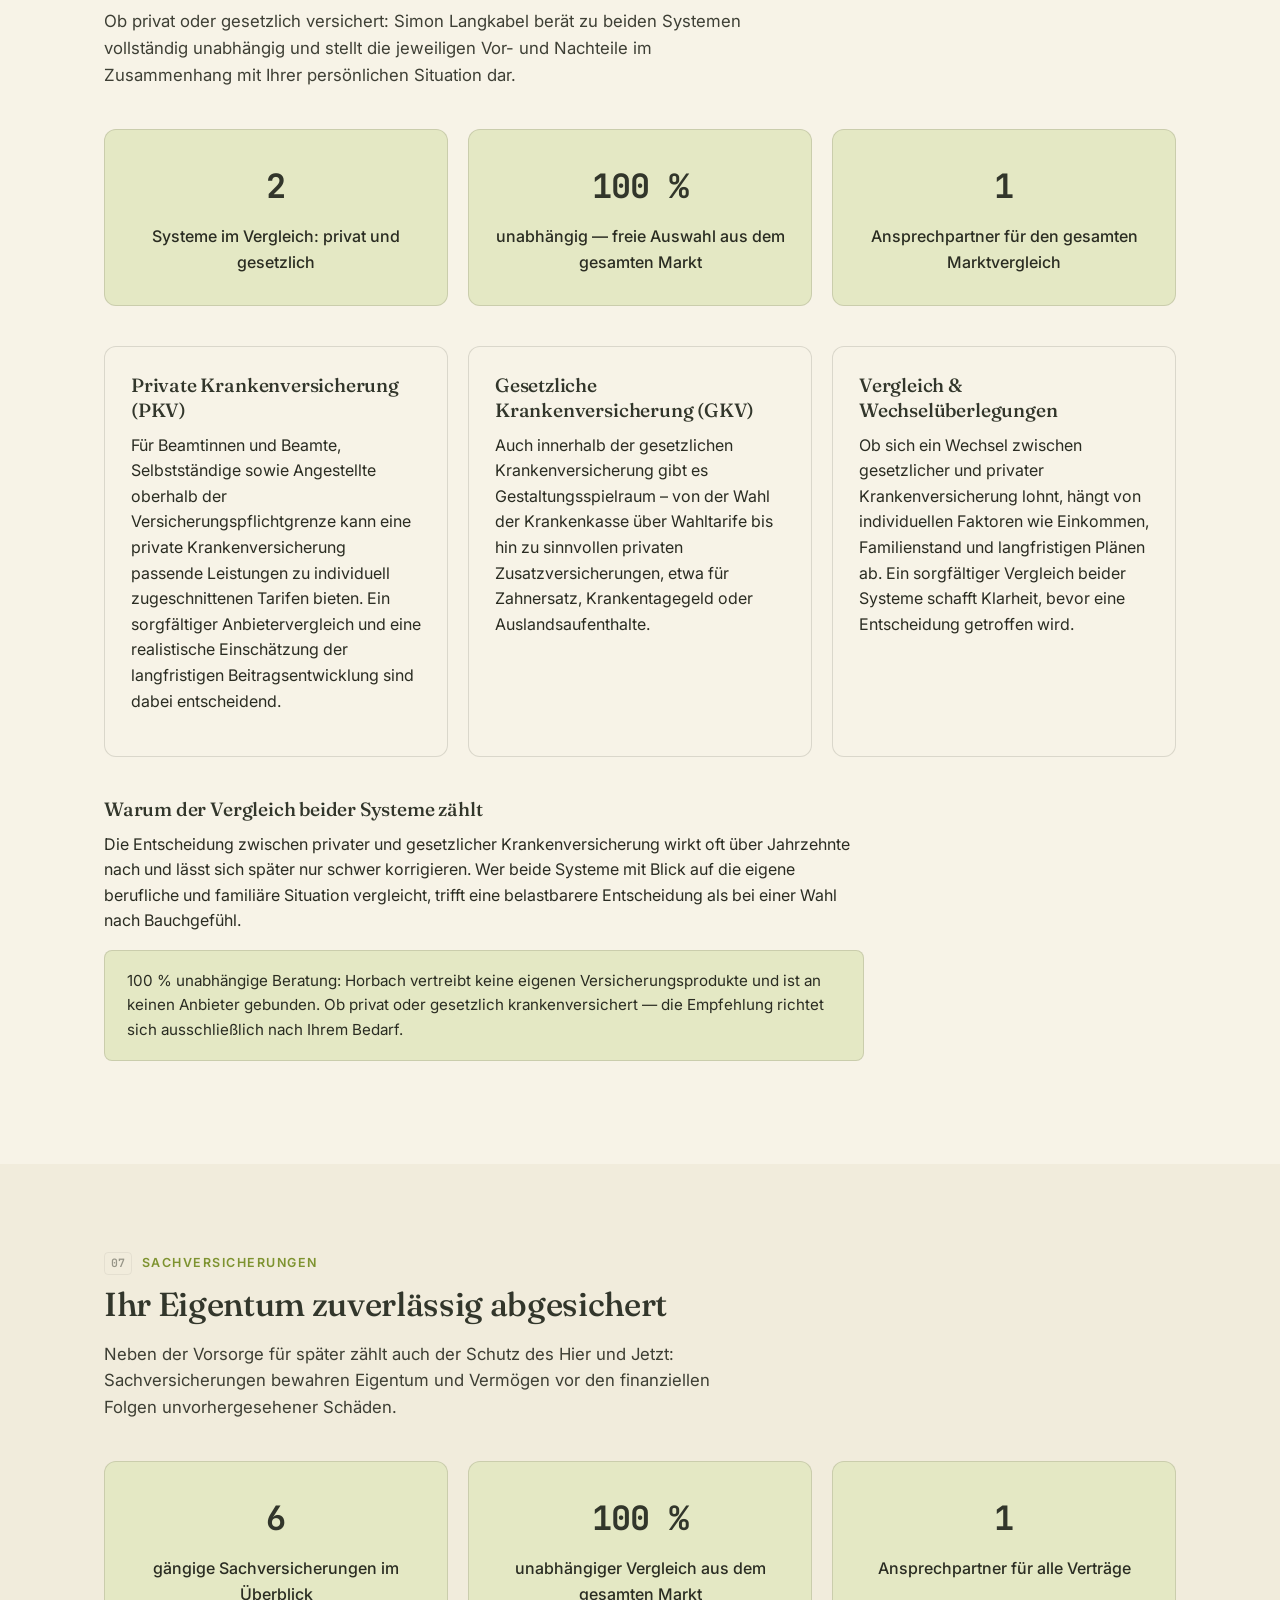
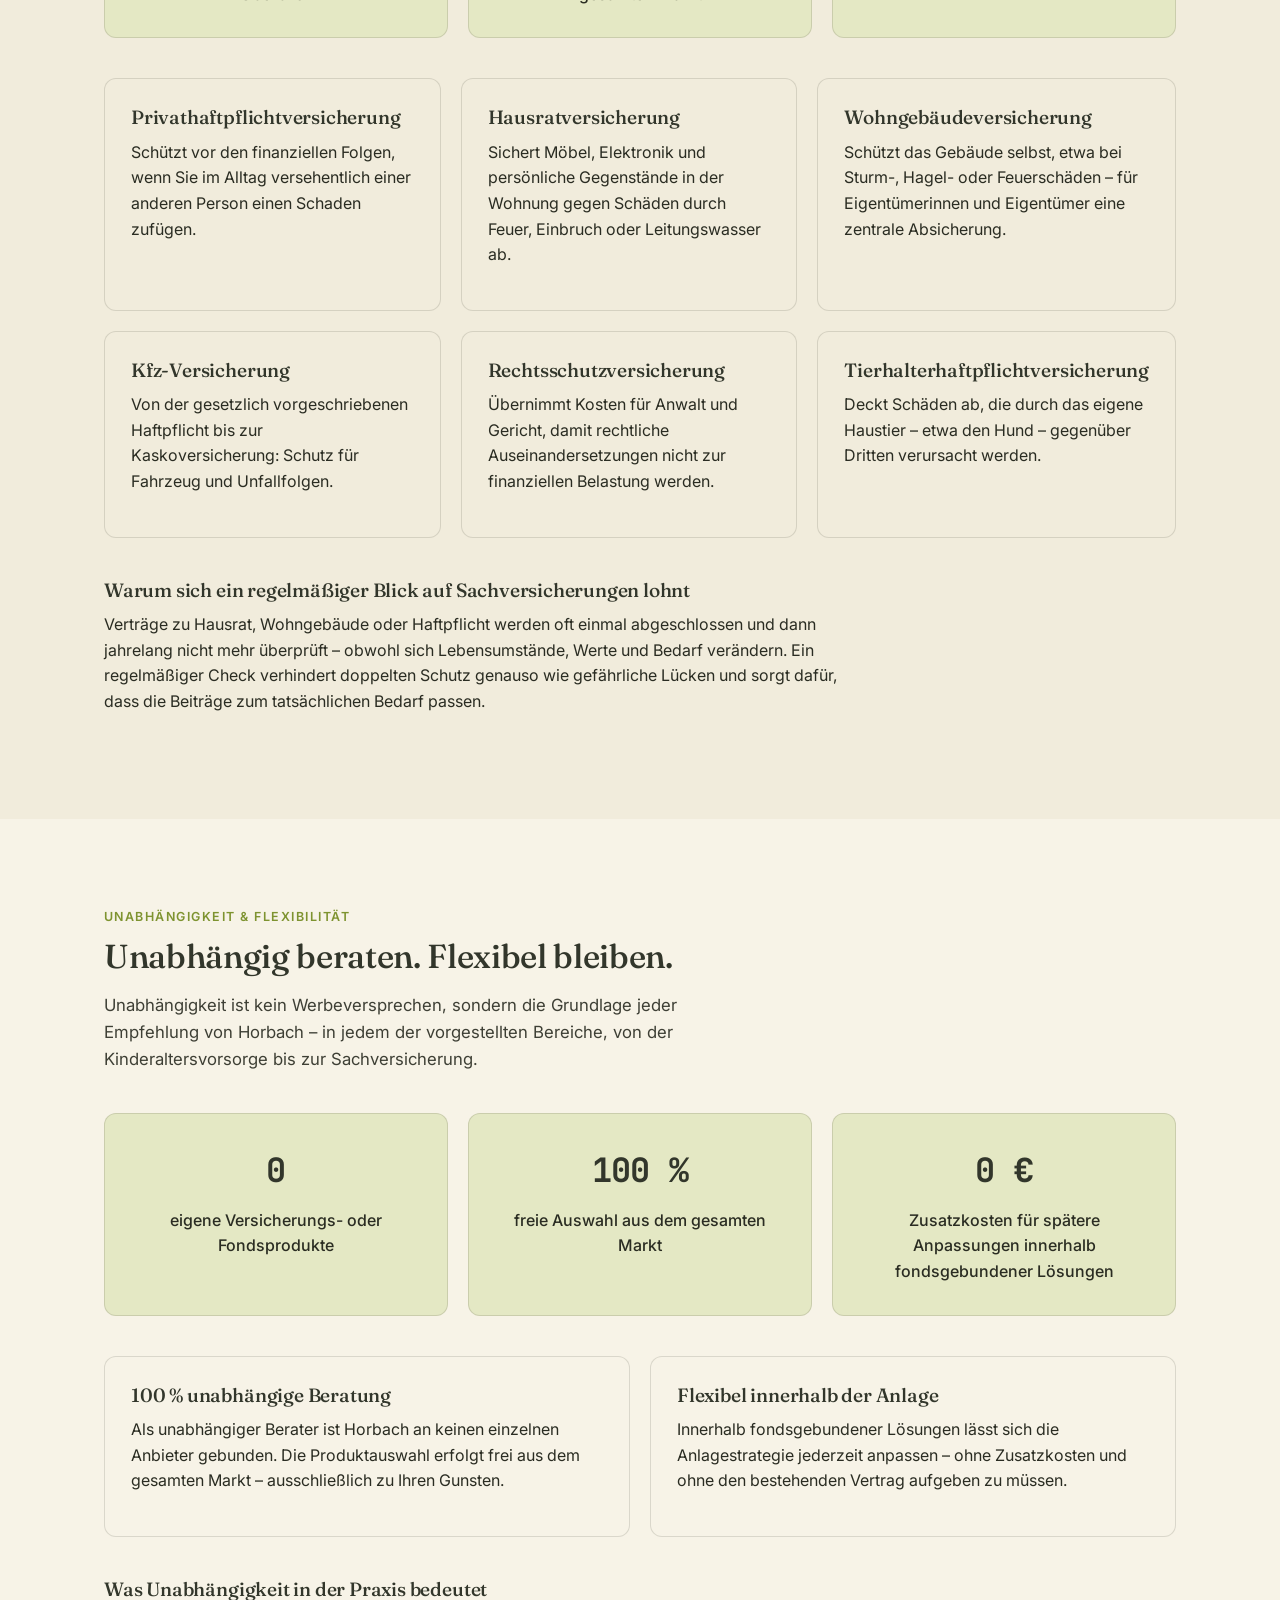
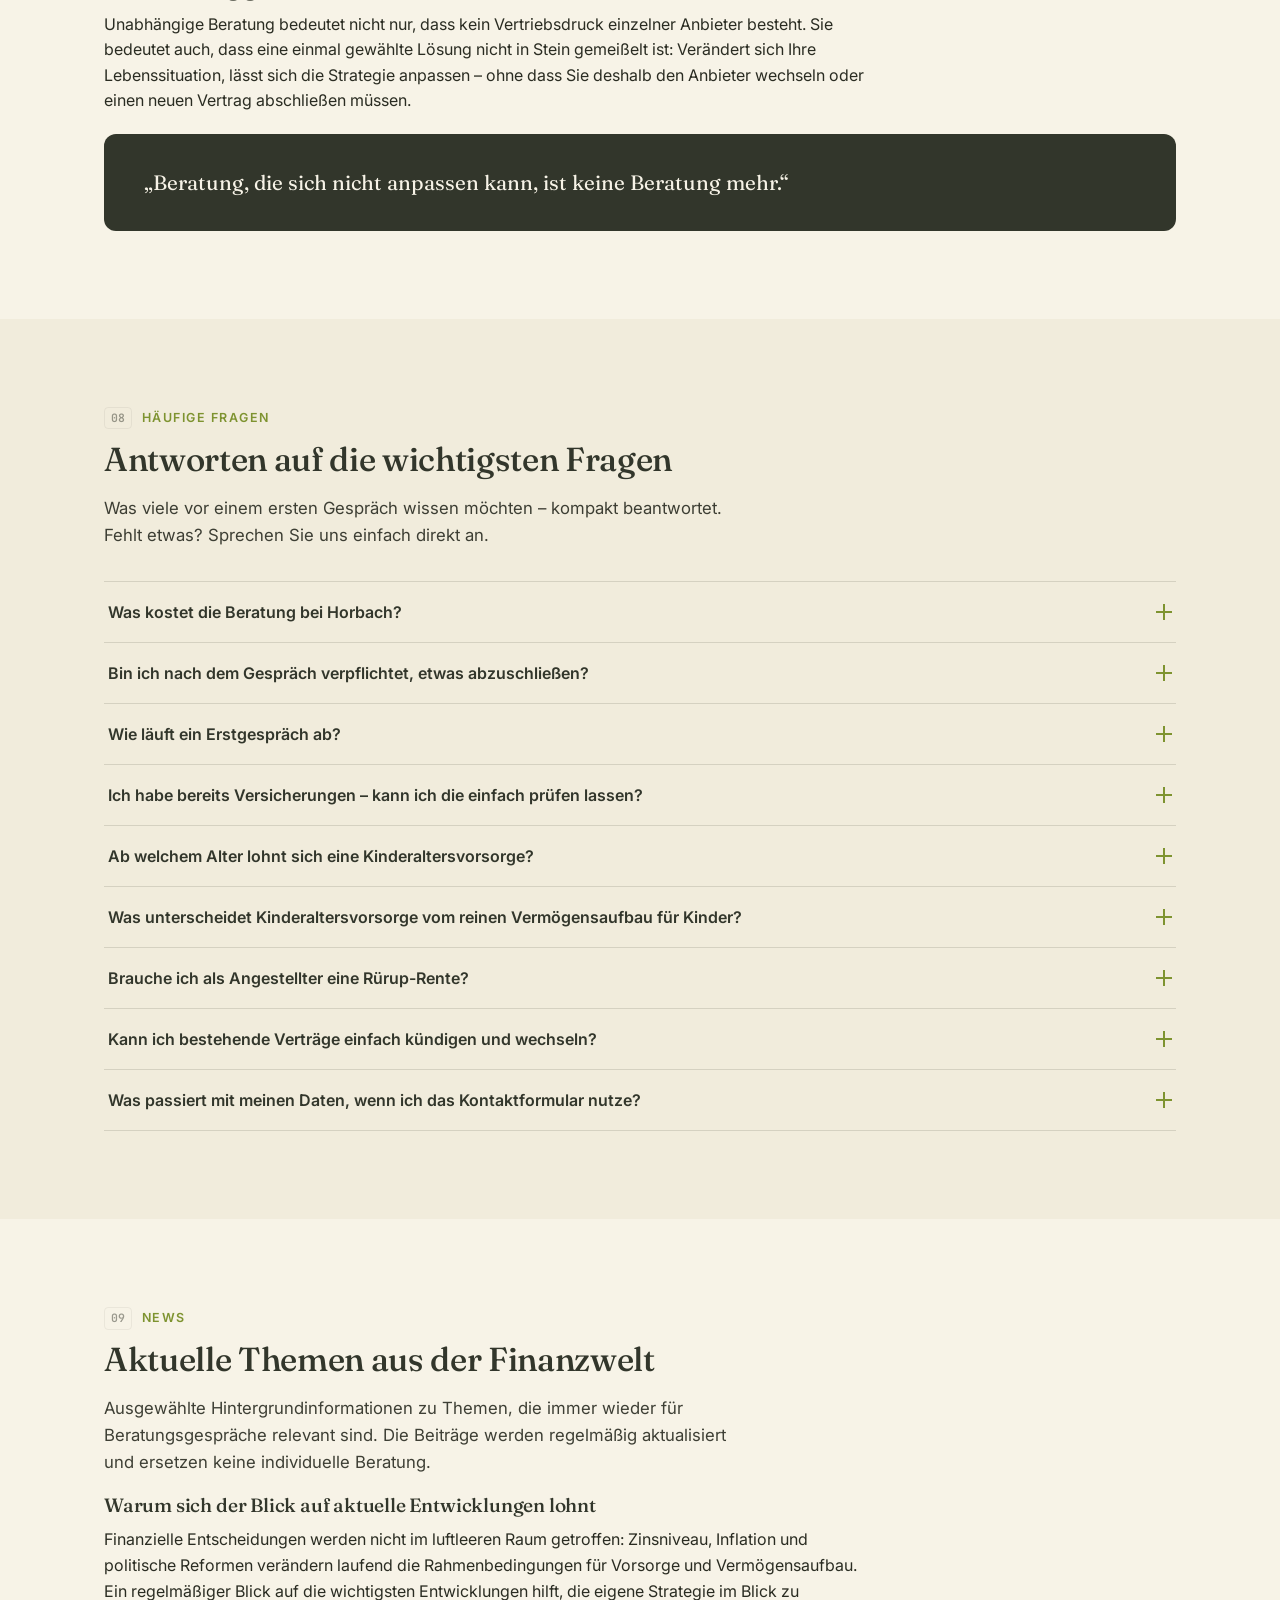
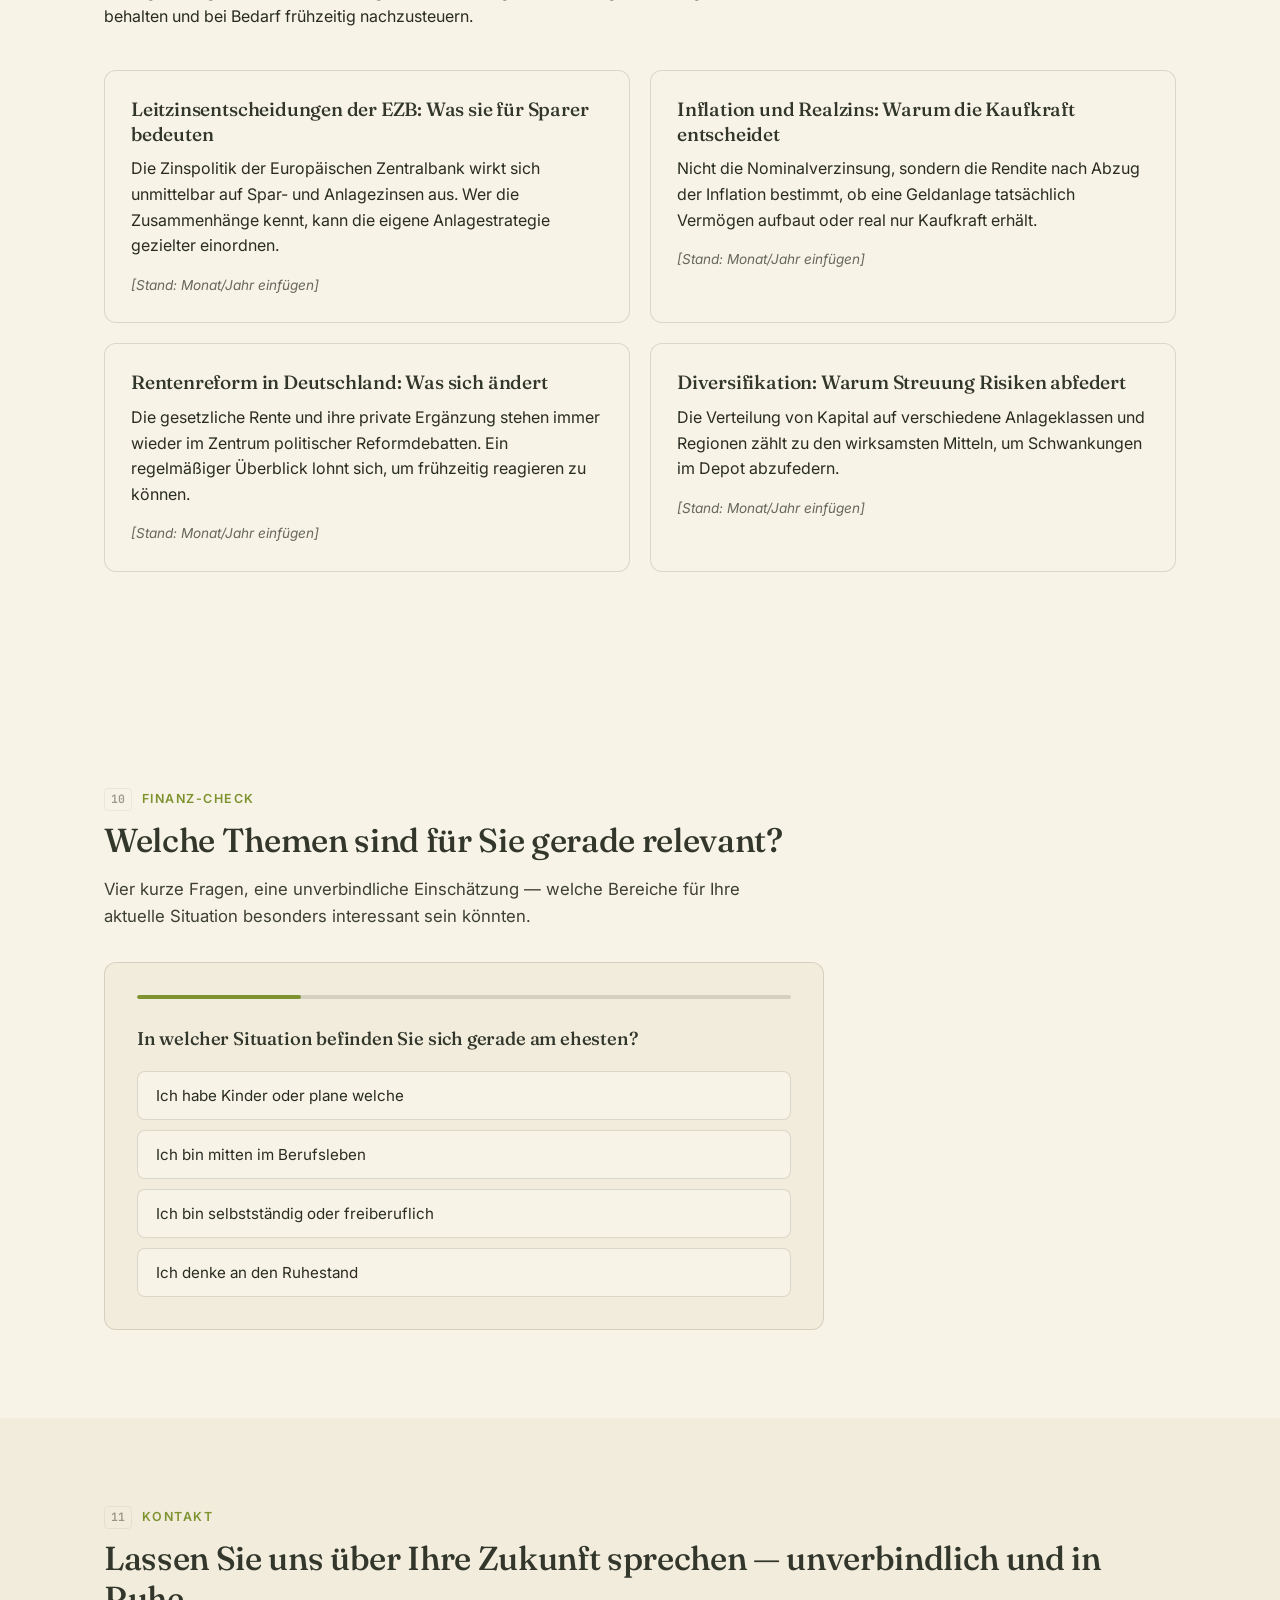
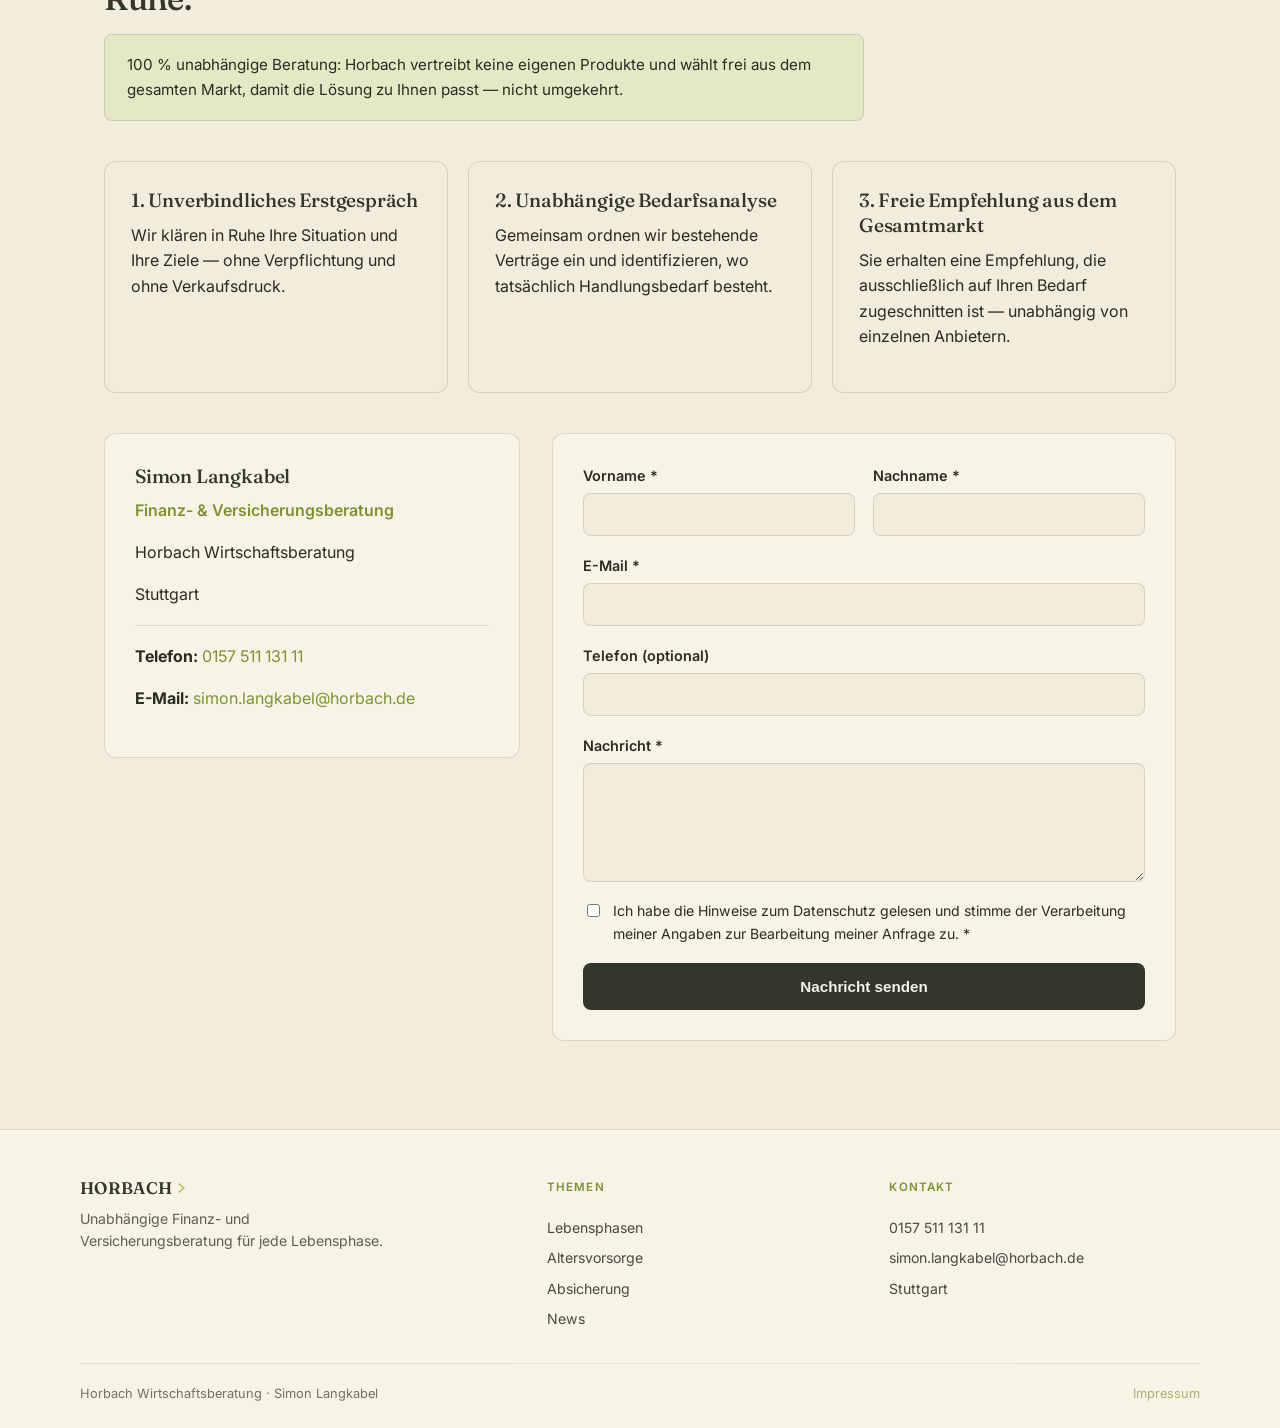
==== commit c9eb1939: "Add FAQ accordion and Finanz-Check quiz New "Häufige Fragen" section (9 questions covering cost, pro" ====
--- a/index.html
+++ b/index.html
@@ -64,6 +64,8 @@
           <a href="#berufsunfaehigkeit">Berufsunfähigkeit</a>
           <a href="#krankenversicherung">Krankenversicherung</a>
           <a href="#absicherung">Absicherung</a>
+          <a href="#faq">Häufige Fragen</a>
+          <a href="#finanzcheck">Finanz-Check</a>
         </nav>
       </div>
 
@@ -94,7 +96,9 @@
     <a href="#berufsunfaehigkeit">Berufsunfähigkeit</a>
     <a href="#krankenversicherung">Krankenversicherung</a>
     <a href="#absicherung">Absicherung</a>
+    <a href="#faq">Häufige Fragen</a>
     <a href="#news">News</a>
+    <a href="#finanzcheck">Finanz-Check</a>
     <a href="#kontakt">Kontakt</a>
   </nav>
 </header>
@@ -771,9 +775,125 @@
     </div>
   </section>
 
+<section class="section section-alt" id="faq" aria-labelledby="faq-heading">
+    <div class="section-inner">
+      <p class="eyebrow"><span class="section-index">08</span> Häufige Fragen</p>
+      <h2 id="faq-heading">Antworten auf die wichtigsten Fragen</h2>
+      <p class="section-intro">
+        Was viele vor einem ersten Gespräch wissen möchten – kompakt beantwortet. Fehlt etwas?
+        Sprechen Sie uns einfach direkt an.
+      </p>
+
+      <div class="faq-list">
+        <div class="faq-item fade-in">
+          <button type="button" class="faq-question" aria-expanded="false" aria-controls="faq-a-1" id="faq-q-1">
+            <span>Was kostet die Beratung bei Horbach?</span>
+            <span class="faq-icon" aria-hidden="true"></span>
+          </button>
+          <div class="faq-answer" id="faq-a-1" role="region" aria-labelledby="faq-q-1" hidden>
+            <p>Das Erstgespräch ist für Sie kostenlos und unverbindlich. Wie die Beratung im Anschluss
+              vergütet wird, besprechen wir transparent, bevor Sie sich für irgendetwas entscheiden.</p>
+          </div>
+        </div>
+
+        <div class="faq-item fade-in">
+          <button type="button" class="faq-question" aria-expanded="false" aria-controls="faq-a-2" id="faq-q-2">
+            <span>Bin ich nach dem Gespräch verpflichtet, etwas abzuschließen?</span>
+            <span class="faq-icon" aria-hidden="true"></span>
+          </button>
+          <div class="faq-answer" id="faq-a-2" role="region" aria-labelledby="faq-q-2" hidden>
+            <p>Nein. Das Erstgespräch dient ausschließlich der Bestandsaufnahme und Orientierung.
+              Ob und wann Sie etwas umsetzen, entscheiden ausschließlich Sie.</p>
+          </div>
+        </div>
+
+        <div class="faq-item fade-in">
+          <button type="button" class="faq-question" aria-expanded="false" aria-controls="faq-a-3" id="faq-q-3">
+            <span>Wie läuft ein Erstgespräch ab?</span>
+            <span class="faq-icon" aria-hidden="true"></span>
+          </button>
+          <div class="faq-answer" id="faq-a-3" role="region" aria-labelledby="faq-q-3" hidden>
+            <p>Wir klären zunächst Ihre aktuelle Situation und Ihre Ziele, ordnen bestehende Verträge
+              ein und zeigen mögliche Optionen auf. Das Gespräch findet persönlich, telefonisch oder
+              per Video statt – je nachdem, was für Sie passt.</p>
+          </div>
+        </div>
+
+        <div class="faq-item fade-in">
+          <button type="button" class="faq-question" aria-expanded="false" aria-controls="faq-a-4" id="faq-q-4">
+            <span>Ich habe bereits Versicherungen – kann ich die einfach prüfen lassen?</span>
+            <span class="faq-icon" aria-hidden="true"></span>
+          </button>
+          <div class="faq-answer" id="faq-a-4" role="region" aria-labelledby="faq-q-4" hidden>
+            <p>Ja, das ist einer der häufigsten Anlässe für ein Gespräch. Wir schauen uns bestehende
+              Verträge an und zeigen, ob sie noch zu Ihrer aktuellen Lebenssituation passen.</p>
+          </div>
+        </div>
+
+        <div class="faq-item fade-in">
+          <button type="button" class="faq-question" aria-expanded="false" aria-controls="faq-a-5" id="faq-q-5">
+            <span>Ab welchem Alter lohnt sich eine Kinderaltersvorsorge?</span>
+            <span class="faq-icon" aria-hidden="true"></span>
+          </button>
+          <div class="faq-answer" id="faq-a-5" role="region" aria-labelledby="faq-q-5" hidden>
+            <p>Grundsätzlich lässt sich schon ab der Geburt vorsorgen. Je früher begonnen wird, desto
+              mehr Zeit hat der Zinseszinseffekt, um zu wirken.</p>
+          </div>
+        </div>
+
+        <div class="faq-item fade-in">
+          <button type="button" class="faq-question" aria-expanded="false" aria-controls="faq-a-6" id="faq-q-6">
+            <span>Was unterscheidet Kinderaltersvorsorge vom reinen Vermögensaufbau für Kinder?</span>
+            <span class="faq-icon" aria-hidden="true"></span>
+          </button>
+          <div class="faq-answer" id="faq-a-6" role="region" aria-labelledby="faq-q-6" hidden>
+            <p>Die Kinderaltersvorsorge ist versicherungsbasiert und schließt in der Regel auch
+              biometrischen Schutz ein. Der reine Vermögensaufbau, etwa per ETF-Sparplan, verzichtet
+              darauf und konzentriert sich ausschließlich auf den Kapitalaufbau.</p>
+          </div>
+        </div>
+
+        <div class="faq-item fade-in">
+          <button type="button" class="faq-question" aria-expanded="false" aria-controls="faq-a-7" id="faq-q-7">
+            <span>Brauche ich als Angestellter eine Rürup-Rente?</span>
+            <span class="faq-icon" aria-hidden="true"></span>
+          </button>
+          <div class="faq-answer" id="faq-a-7" role="region" aria-labelledby="faq-q-7" hidden>
+            <p>Die Rürup-Rente eignet sich vor allem für Selbstständige und Gutverdiener ohne
+              betriebliche Altersvorsorge. Für Angestellte gibt es oft passendere Bausteine – das
+              klären wir gemeinsam im Gespräch.</p>
+          </div>
+        </div>
+
+        <div class="faq-item fade-in">
+          <button type="button" class="faq-question" aria-expanded="false" aria-controls="faq-a-8" id="faq-q-8">
+            <span>Kann ich bestehende Verträge einfach kündigen und wechseln?</span>
+            <span class="faq-icon" aria-hidden="true"></span>
+          </button>
+          <div class="faq-answer" id="faq-a-8" role="region" aria-labelledby="faq-q-8" hidden>
+            <p>Das hängt vom Einzelfall ab – bei manchen Verträgen ist ein Wechsel unkompliziert
+              möglich, bei anderen sollte er gut vorbereitet sein, um Nachteile zu vermeiden. Wir
+              prüfen das gemeinsam, bevor etwas gekündigt wird.</p>
+          </div>
+        </div>
+
+        <div class="faq-item fade-in">
+          <button type="button" class="faq-question" aria-expanded="false" aria-controls="faq-a-9" id="faq-q-9">
+            <span>Was passiert mit meinen Daten, wenn ich das Kontaktformular nutze?</span>
+            <span class="faq-icon" aria-hidden="true"></span>
+          </button>
+          <div class="faq-answer" id="faq-a-9" role="region" aria-labelledby="faq-q-9" hidden>
+            <p>Ihre Angaben werden ausschließlich zur Bearbeitung Ihrer Anfrage verwendet und nicht
+              an Dritte weitergegeben.</p>
+          </div>
+        </div>
+      </div>
+    </div>
+  </section>
+
 <section class="section" id="news" aria-labelledby="news-heading">
     <div class="section-inner">
-      <p class="eyebrow"><span class="section-index">08</span> News</p>
+      <p class="eyebrow"><span class="section-index">09</span> News</p>
       <h2 id="news-heading">Aktuelle Themen aus der Finanzwelt</h2>
       <p class="section-intro">
         Ausgewählte Hintergrundinformationen zu Themen, die immer wieder für Beratungsgespräche
@@ -822,9 +942,78 @@
     </div>
   </section>
 
+<section class="section" id="finanzcheck" aria-labelledby="finanzcheck-heading">
+    <div class="section-inner">
+      <p class="eyebrow"><span class="section-index">10</span> Finanz-Check</p>
+      <h2 id="finanzcheck-heading">Welche Themen sind für Sie gerade relevant?</h2>
+      <p class="section-intro">
+        Vier kurze Fragen, eine unverbindliche Einschätzung — welche Bereiche für Ihre aktuelle
+        Situation besonders interessant sein könnten.
+      </p>
+
+      <div class="quiz fade-in" id="quiz">
+        <div class="quiz-progress" aria-hidden="true">
+          <div class="quiz-progress-bar" id="quiz-progress-bar"></div>
+        </div>
+
+        <div class="quiz-step" data-step="1">
+          <h3 class="quiz-question">In welcher Situation befinden Sie sich gerade am ehesten?</h3>
+          <div class="quiz-options">
+            <button type="button" class="quiz-option" data-tags="kav:2,verm:2">Ich habe Kinder oder plane welche</button>
+            <button type="button" class="quiz-option" data-tags="bu:2,altersvorsorge:1">Ich bin mitten im Berufsleben</button>
+            <button type="button" class="quiz-option" data-tags="altersvorsorge:2,kv:2,bu:1">Ich bin selbstständig oder freiberuflich</button>
+            <button type="button" class="quiz-option" data-tags="altersvorsorge:2">Ich denke an den Ruhestand</button>
+          </div>
+        </div>
+
+        <div class="quiz-step" data-step="2" hidden>
+          <h3 class="quiz-question">Wie sind Sie aktuell krankenversichert?</h3>
+          <div class="quiz-options">
+            <button type="button" class="quiz-option" data-tags="kv:2">Gesetzlich, möchte aber mehr wissen</button>
+            <button type="button" class="quiz-option" data-tags="kv:2">Privat oder stehe kurz davor</button>
+            <button type="button" class="quiz-option" data-tags="kv:1">Weiß ich noch nicht so genau</button>
+          </div>
+        </div>
+
+        <div class="quiz-step" data-step="3" hidden>
+          <h3 class="quiz-question">Was würde Sie finanziell am härtesten treffen?</h3>
+          <div class="quiz-options">
+            <button type="button" class="quiz-option" data-tags="bu:3">Wenn ich durch Krankheit oder Unfall nicht mehr arbeiten könnte</button>
+            <button type="button" class="quiz-option" data-tags="absicherung:3">Ein Schaden an Haus, Wohnung oder Auto</button>
+            <button type="button" class="quiz-option" data-tags="altersvorsorge:3">Wenn ich im Alter zu wenig Geld hätte</button>
+          </div>
+        </div>
+
+        <div class="quiz-step" data-step="4" hidden>
+          <h3 class="quiz-question">Was ist Ihnen aktuell am wichtigsten?</h3>
+          <div class="quiz-options">
+            <button type="button" class="quiz-option" data-tags="absicherung:1,bu:1,kv:1">Überblick über meine bestehenden Verträge</button>
+            <button type="button" class="quiz-option" data-tags="kav:2,verm:2">Für meine Kinder vorsorgen</button>
+            <button type="button" class="quiz-option" data-tags="bu:2">Mein Einkommen langfristig absichern</button>
+            <button type="button" class="quiz-option" data-tags="verm:2,altersvorsorge:1">Vermögen aufbauen</button>
+          </div>
+        </div>
+
+        <div class="quiz-result" id="quiz-result" hidden>
+          <h3>Das könnte für Sie besonders relevant sein</h3>
+          <div class="quiz-result-cards" id="quiz-result-cards"></div>
+          <p class="disclaimer">
+            Diese Einschätzung basiert ausschließlich auf Ihren vier Antworten und ersetzt kein
+            persönliches Gespräch. Für eine individuelle Empfehlung vereinbaren Sie gerne einen
+            unverbindlichen Termin.
+          </p>
+          <div class="quiz-result-ctas">
+            <a class="btn btn-primary" href="#kontakt">Jetzt unverbindliches Gespräch vereinbaren</a>
+            <button type="button" class="btn btn-ghost" id="quiz-restart">Nochmal von vorne</button>
+          </div>
+        </div>
+      </div>
+    </div>
+  </section>
+
 <section class="section section-alt" id="kontakt" aria-labelledby="kontakt-heading">
     <div class="section-inner">
-      <p class="eyebrow"><span class="section-index">09</span> Kontakt</p>
+      <p class="eyebrow"><span class="section-index">11</span> Kontakt</p>
       <h2 id="kontakt-heading">Lassen Sie uns über Ihre Zukunft sprechen — unverbindlich und in Ruhe.</h2>
 
       <p class="info-box">
--- a/css/style.css
+++ b/css/style.css
@@ -844,10 +844,152 @@
 }
 
 /* ==========================================================================
+   FAQ-AKKORDEON
+   ========================================================================== */
+.faq-list {
+  display: flex;
+  flex-direction: column;
+  margin-top: 32px;
+  border-top: 1px solid var(--color-border);
+}
+
+.faq-item { border-bottom: 1px solid var(--color-border); }
+
+.faq-question {
+  display: flex;
+  align-items: center;
+  justify-content: space-between;
+  gap: 16px;
+  width: 100%;
+  padding: 20px 4px;
+  background: none;
+  border: none;
+  text-align: left;
+  font-family: var(--font-body);
+  font-weight: 600;
+  font-size: 1rem;
+  color: var(--color-ink);
+  cursor: pointer;
+}
+
+.faq-icon {
+  position: relative;
+  flex-shrink: 0;
+  width: 16px;
+  height: 16px;
+}
+.faq-icon::before, .faq-icon::after {
+  content: "";
+  position: absolute;
+  top: 50%; left: 50%;
+  background: var(--color-olive-dark);
+  transform: translate(-50%, -50%);
+}
+.faq-icon::before { width: 16px; height: 2px; }
+.faq-icon::after {
+  width: 2px; height: 16px;
+  transition: transform 0.2s ease;
+}
+.faq-question[aria-expanded="true"] .faq-icon::after { transform: translate(-50%, -50%) rotate(90deg); opacity: 0; }
+
+.faq-answer { padding: 0 4px 20px; max-width: 760px; }
+.faq-answer p { margin: 0; opacity: 0.9; }
+
+/* ==========================================================================
+   FINANZ-CHECK-QUIZ
+   ========================================================================== */
+.quiz {
+  max-width: 720px;
+  margin-top: 32px;
+  background: var(--color-cream-2);
+  border: 1px solid var(--color-border);
+  border-radius: var(--radius-card);
+  padding: 32px;
+}
+.section-alt .quiz { background: var(--color-cream); }
+
+.quiz-progress {
+  height: 4px;
+  background: var(--color-border);
+  border-radius: 2px;
+  margin-bottom: 28px;
+  overflow: hidden;
+}
+.quiz-progress-bar {
+  height: 100%;
+  width: 25%;
+  background: var(--color-olive-dark);
+  border-radius: 2px;
+  transition: width 0.3s ease;
+}
+
+.quiz-question {
+  margin: 0 0 20px;
+  font-size: 1.15rem;
+}
+
+.quiz-options {
+  display: flex;
+  flex-direction: column;
+  gap: 10px;
+}
+
+.quiz-option {
+  text-align: left;
+  padding: 14px 18px;
+  background: var(--color-cream);
+  border: 1px solid var(--color-border);
+  border-radius: var(--radius-small);
+  font-family: var(--font-body);
+  font-size: 0.95rem;
+  color: var(--color-text);
+  cursor: pointer;
+  transition: border-color 0.15s ease, background 0.15s ease;
+}
+.section-alt .quiz .quiz-option { background: var(--color-cream-2); }
+.quiz-option:hover {
+  border-color: var(--color-olive-dark);
+  background: var(--color-card);
+}
+
+.quiz-result h3 { margin: 0 0 20px; }
+
+.quiz-result-cards {
+  display: grid;
+  grid-template-columns: repeat(2, 1fr);
+  gap: 16px;
+  margin-bottom: 24px;
+}
+.quiz-result-card {
+  display: block;
+  background: var(--color-card);
+  border: 1px solid var(--color-border);
+  border-radius: var(--radius-small);
+  padding: 18px 20px;
+  text-decoration: none;
+}
+.quiz-result-card h4 {
+  margin: 0 0 6px;
+  font-family: var(--font-body);
+  font-weight: 600;
+  font-size: 0.98rem;
+  color: var(--color-ink);
+}
+.quiz-result-card p { margin: 0; font-size: 0.88rem; opacity: 0.8; color: var(--color-text); }
+
+.quiz-result-ctas {
+  display: flex;
+  gap: 14px;
+  flex-wrap: wrap;
+}
+
+/* ==========================================================================
    RESPONSIVE — Breakpoint 860px
    ========================================================================== */
 @media (max-width: 860px) {
   .footer-inner { grid-template-columns: 1fr; gap: 28px; }
+  .quiz-result-cards { grid-template-columns: 1fr; }
+  .quiz { padding: 22px; }
 
   .main-nav {
     position: absolute;
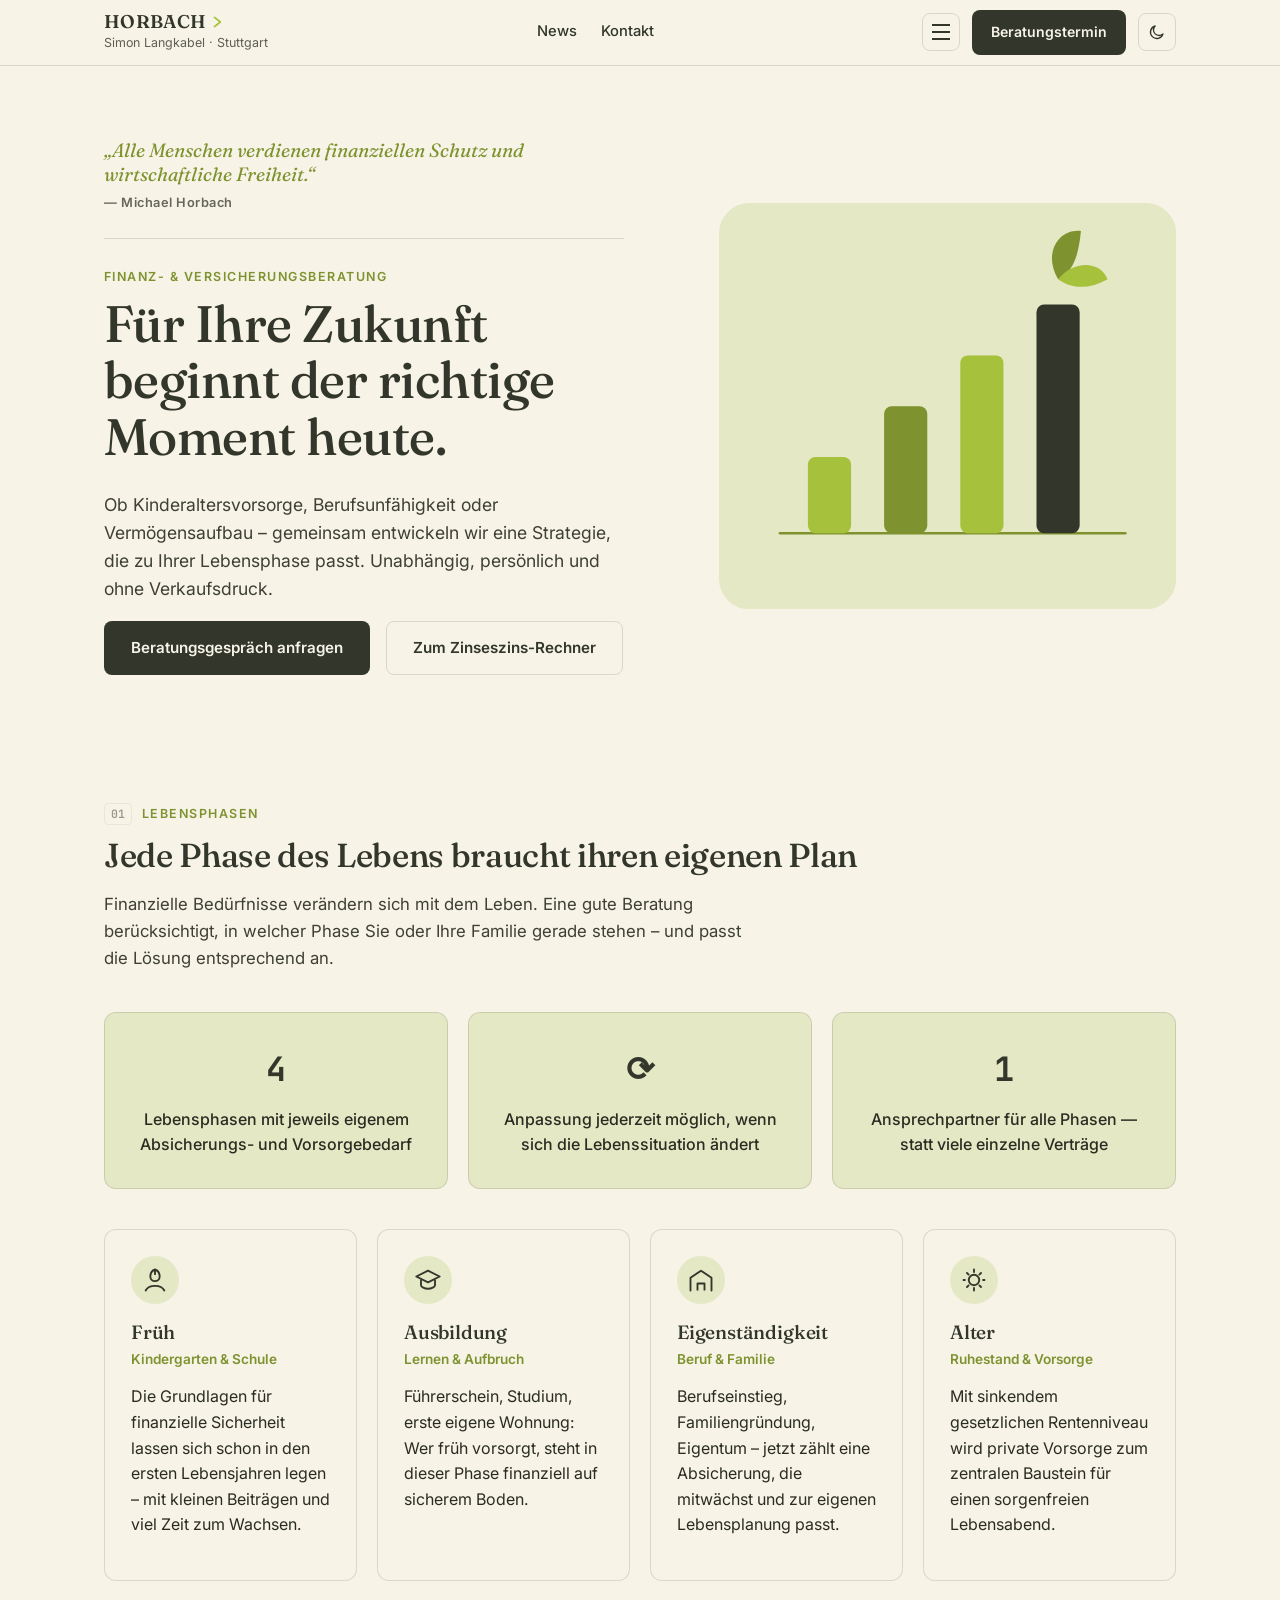
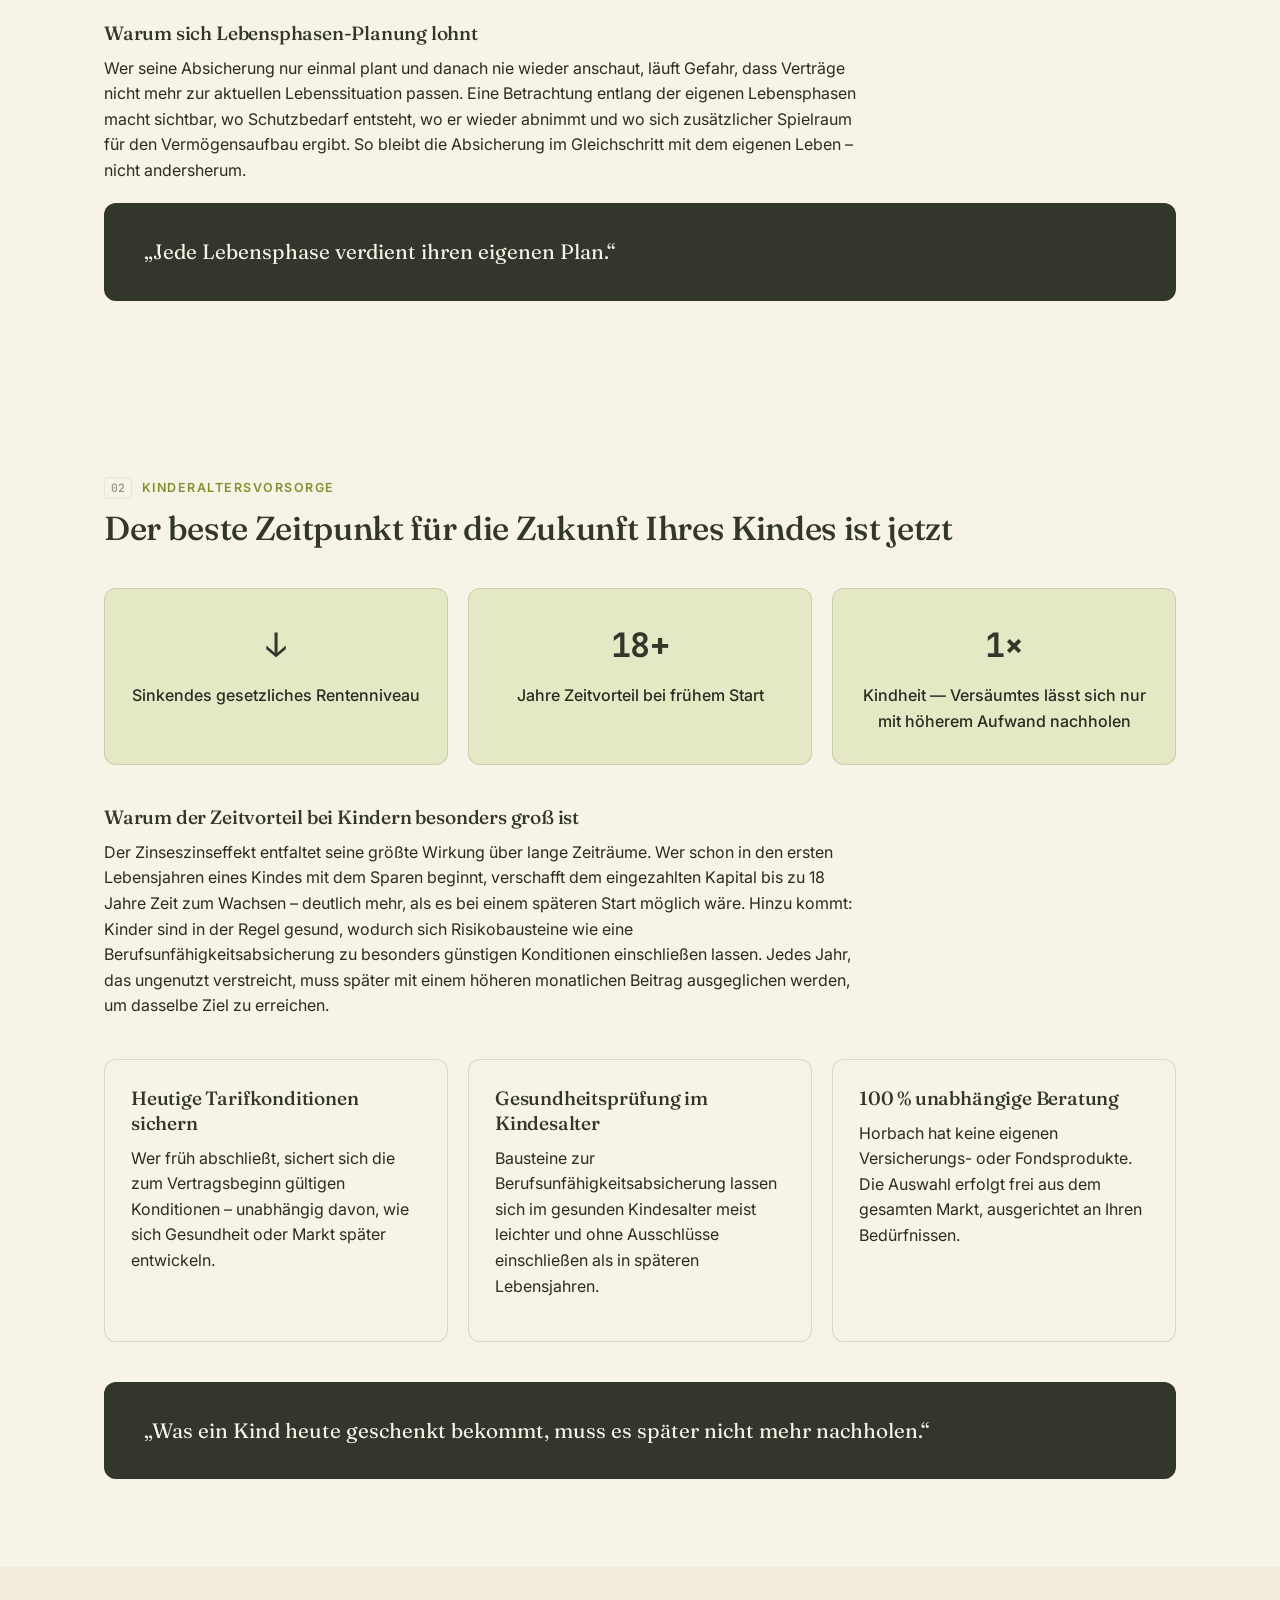
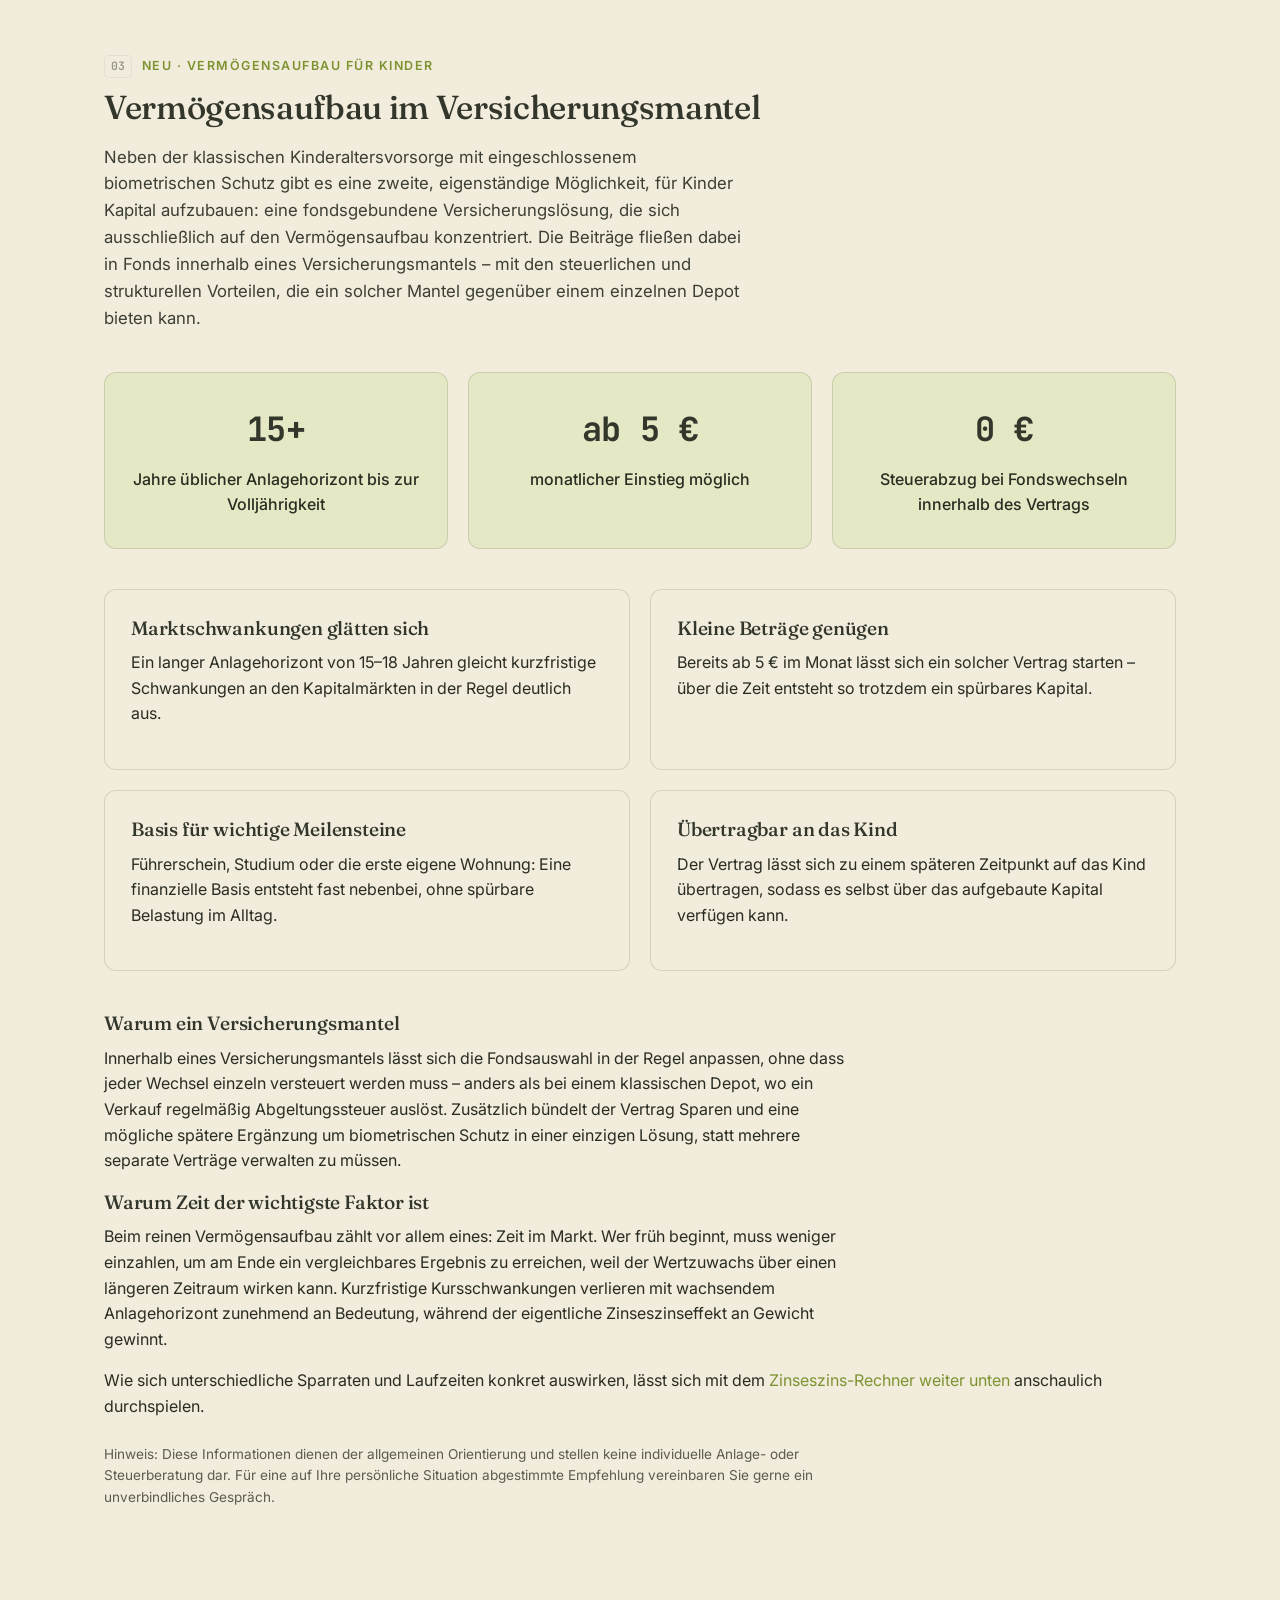
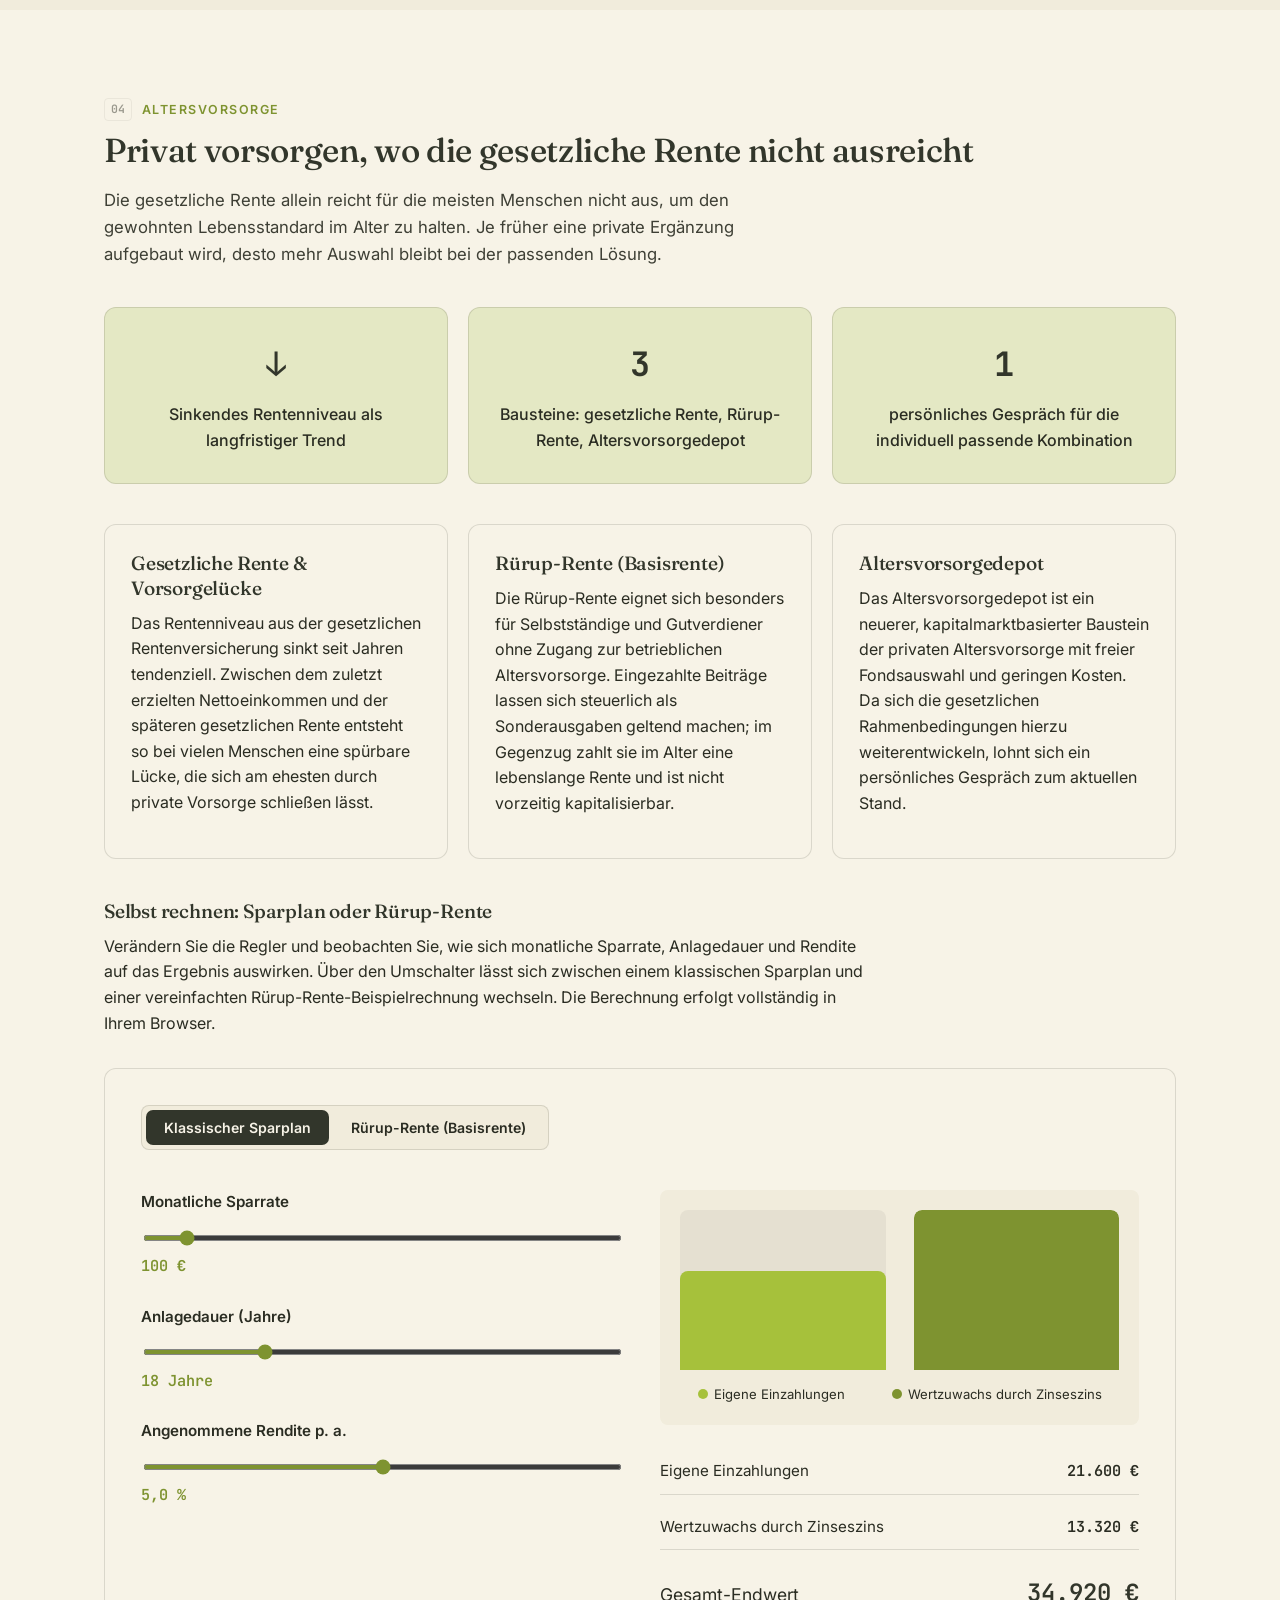
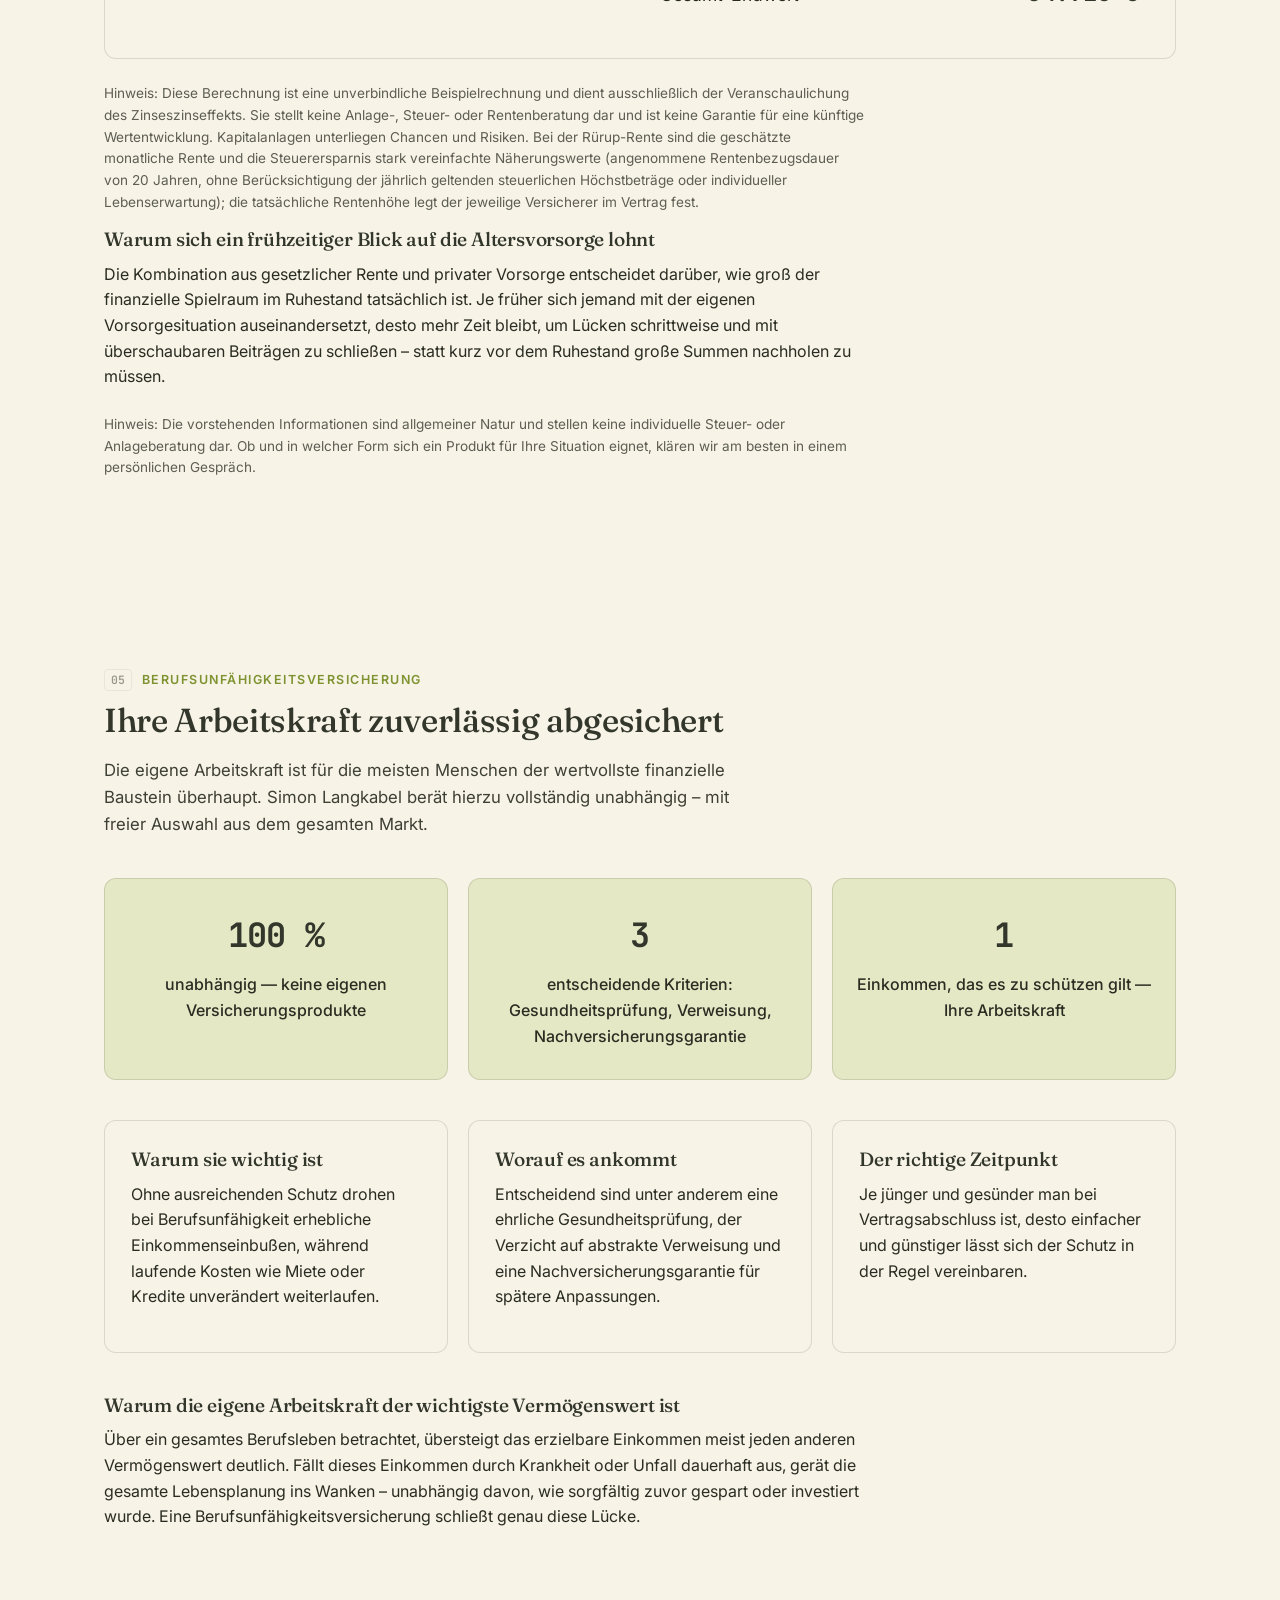
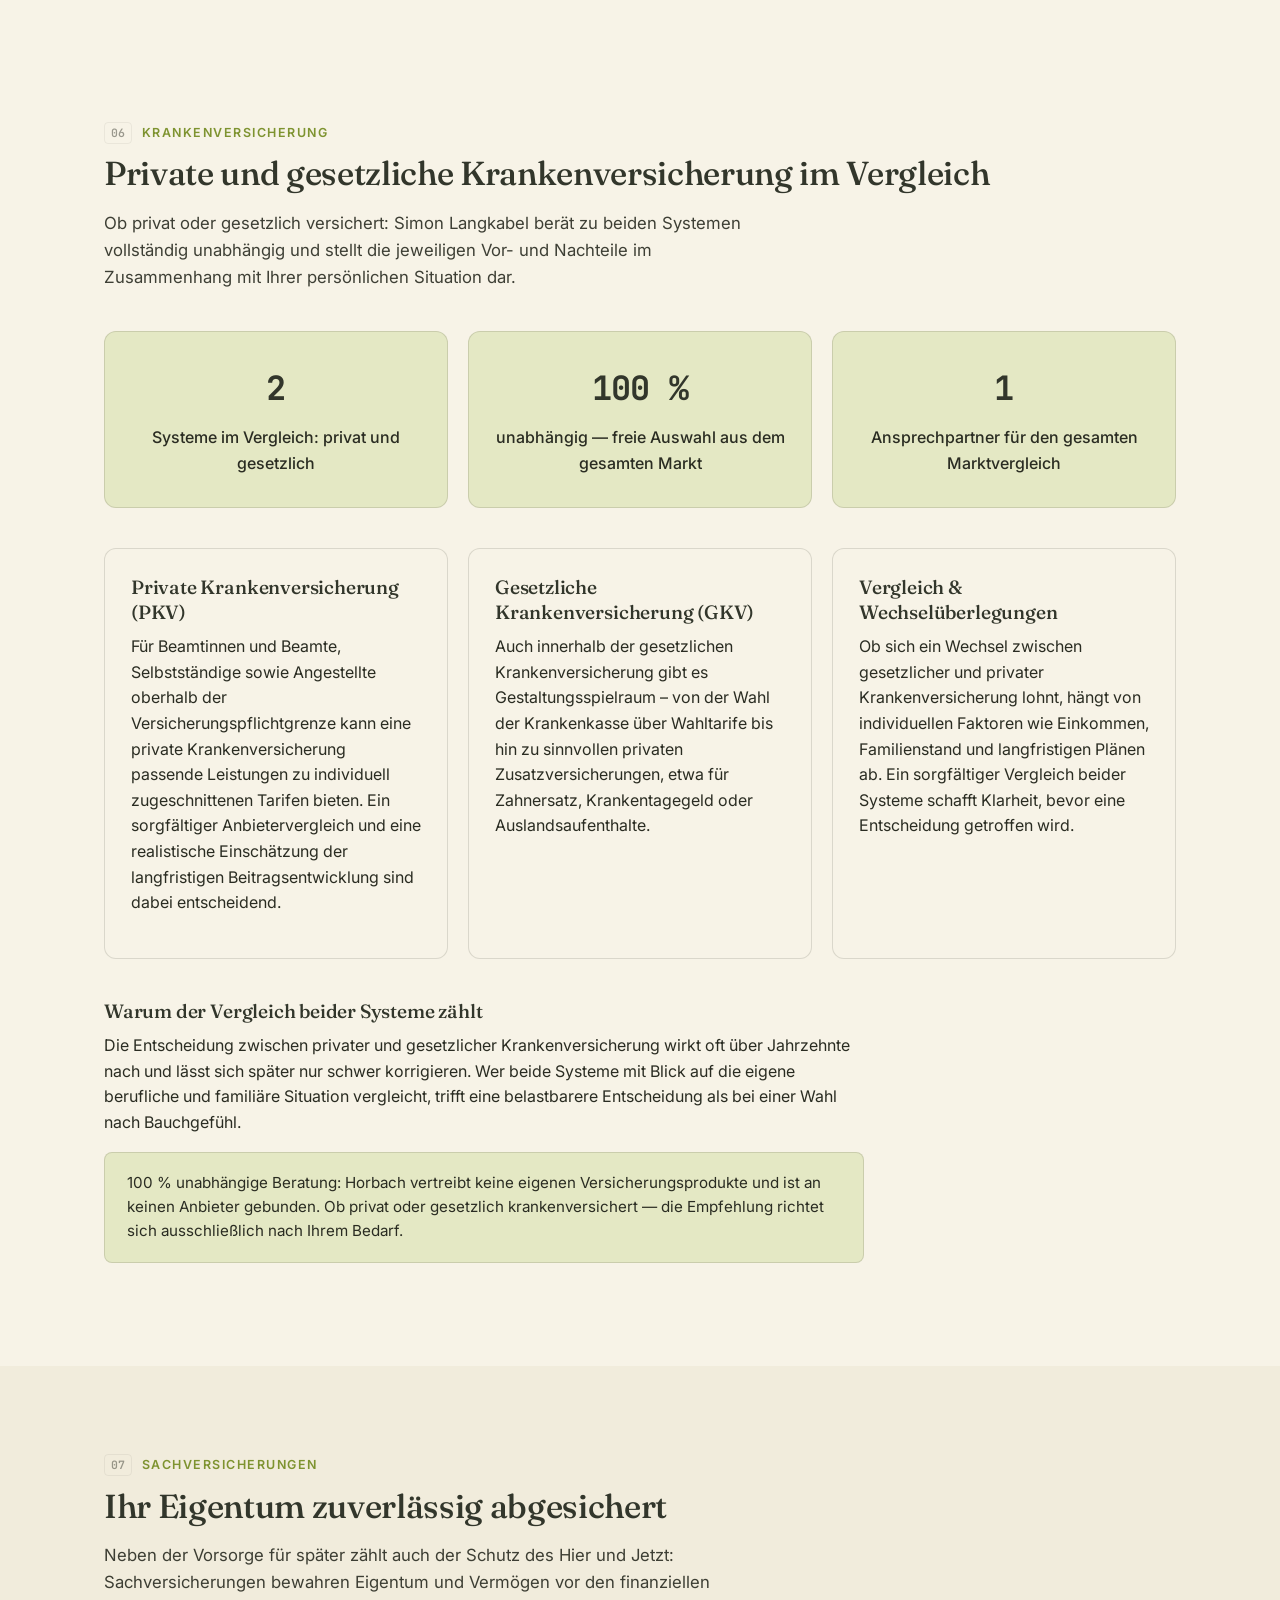
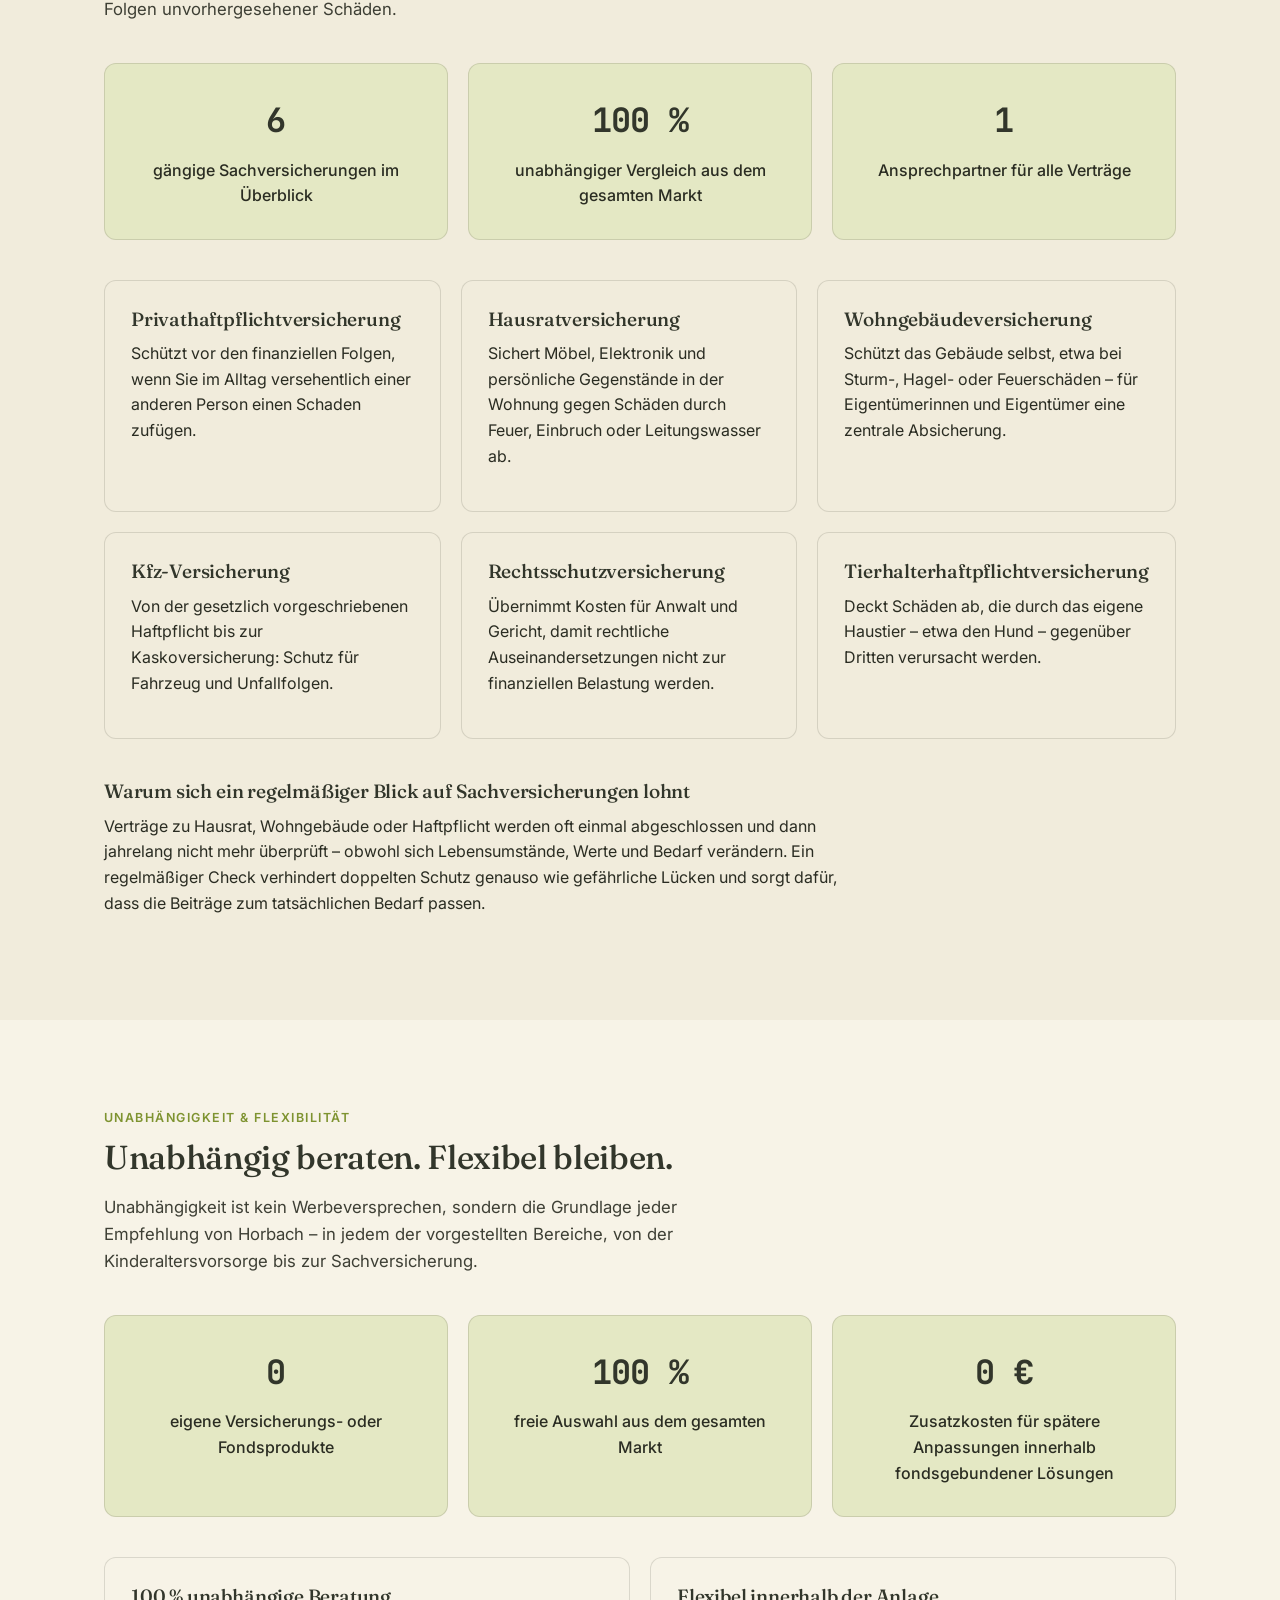
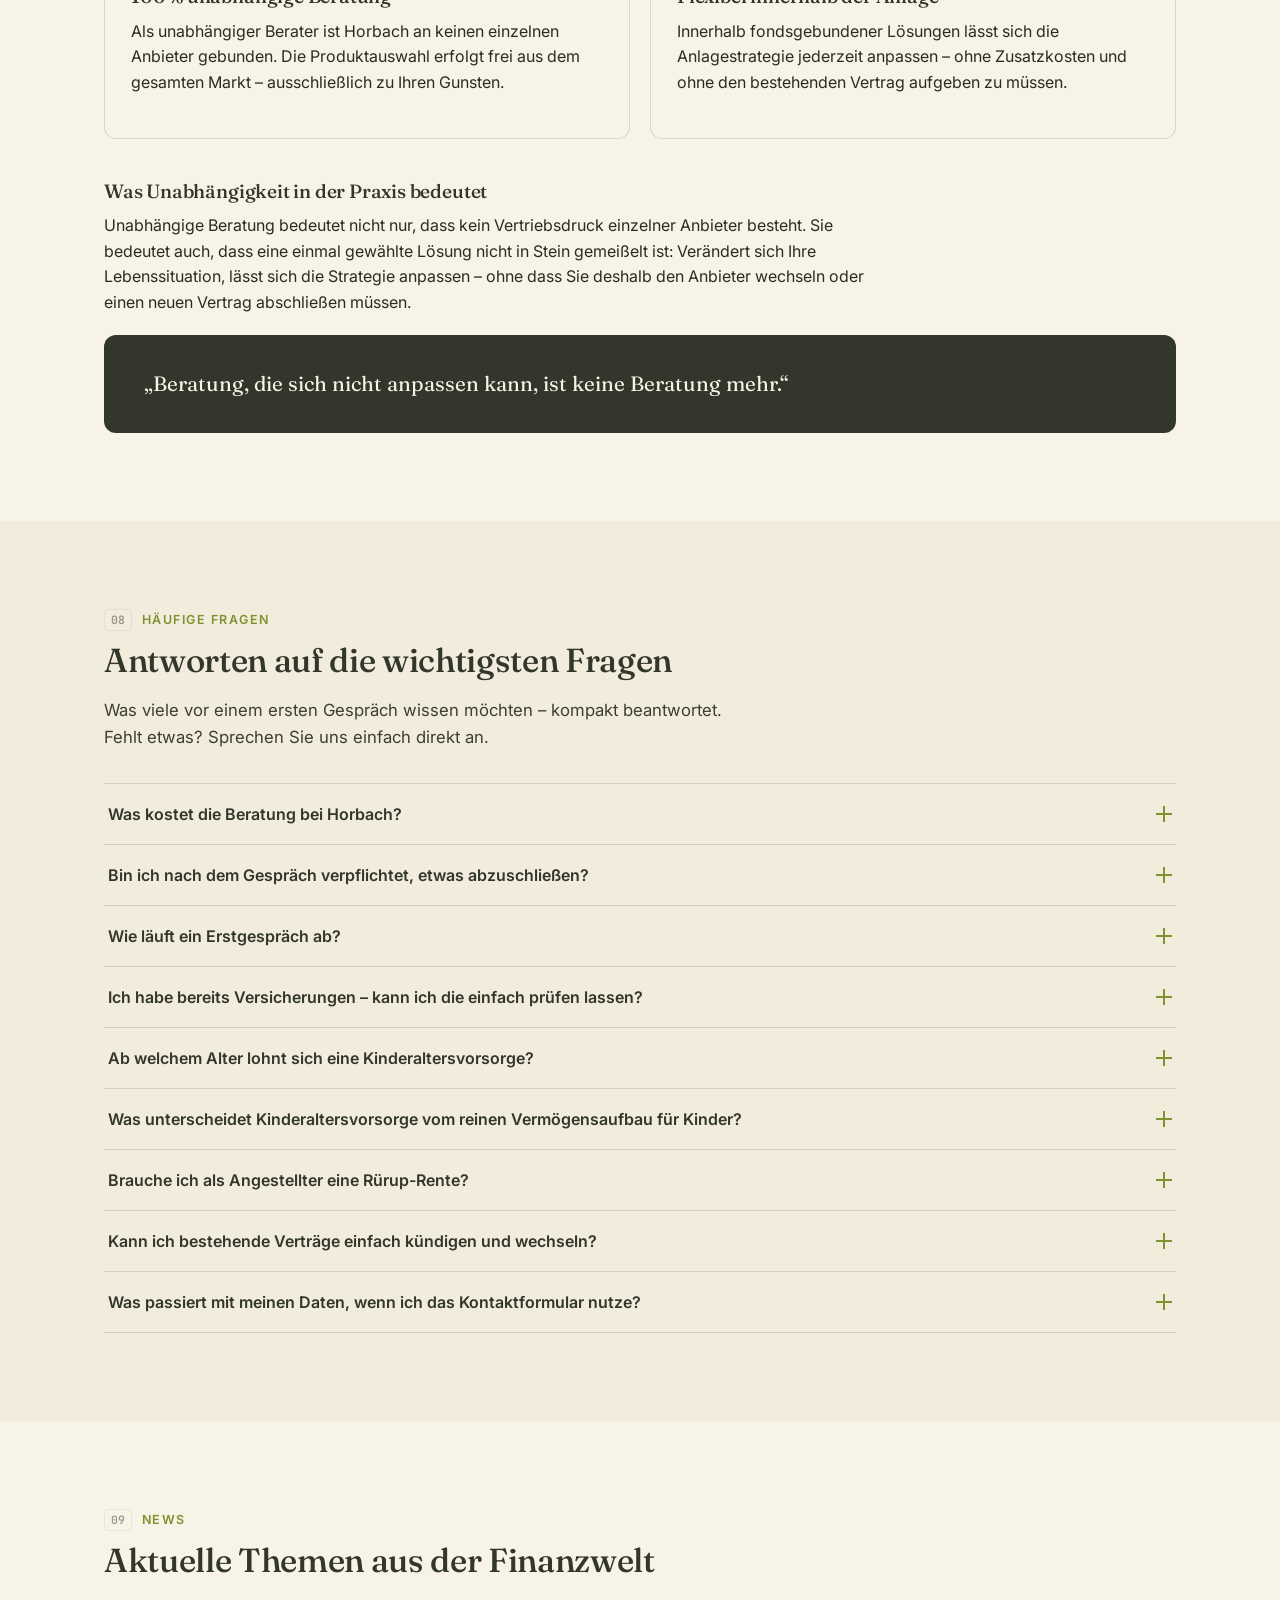
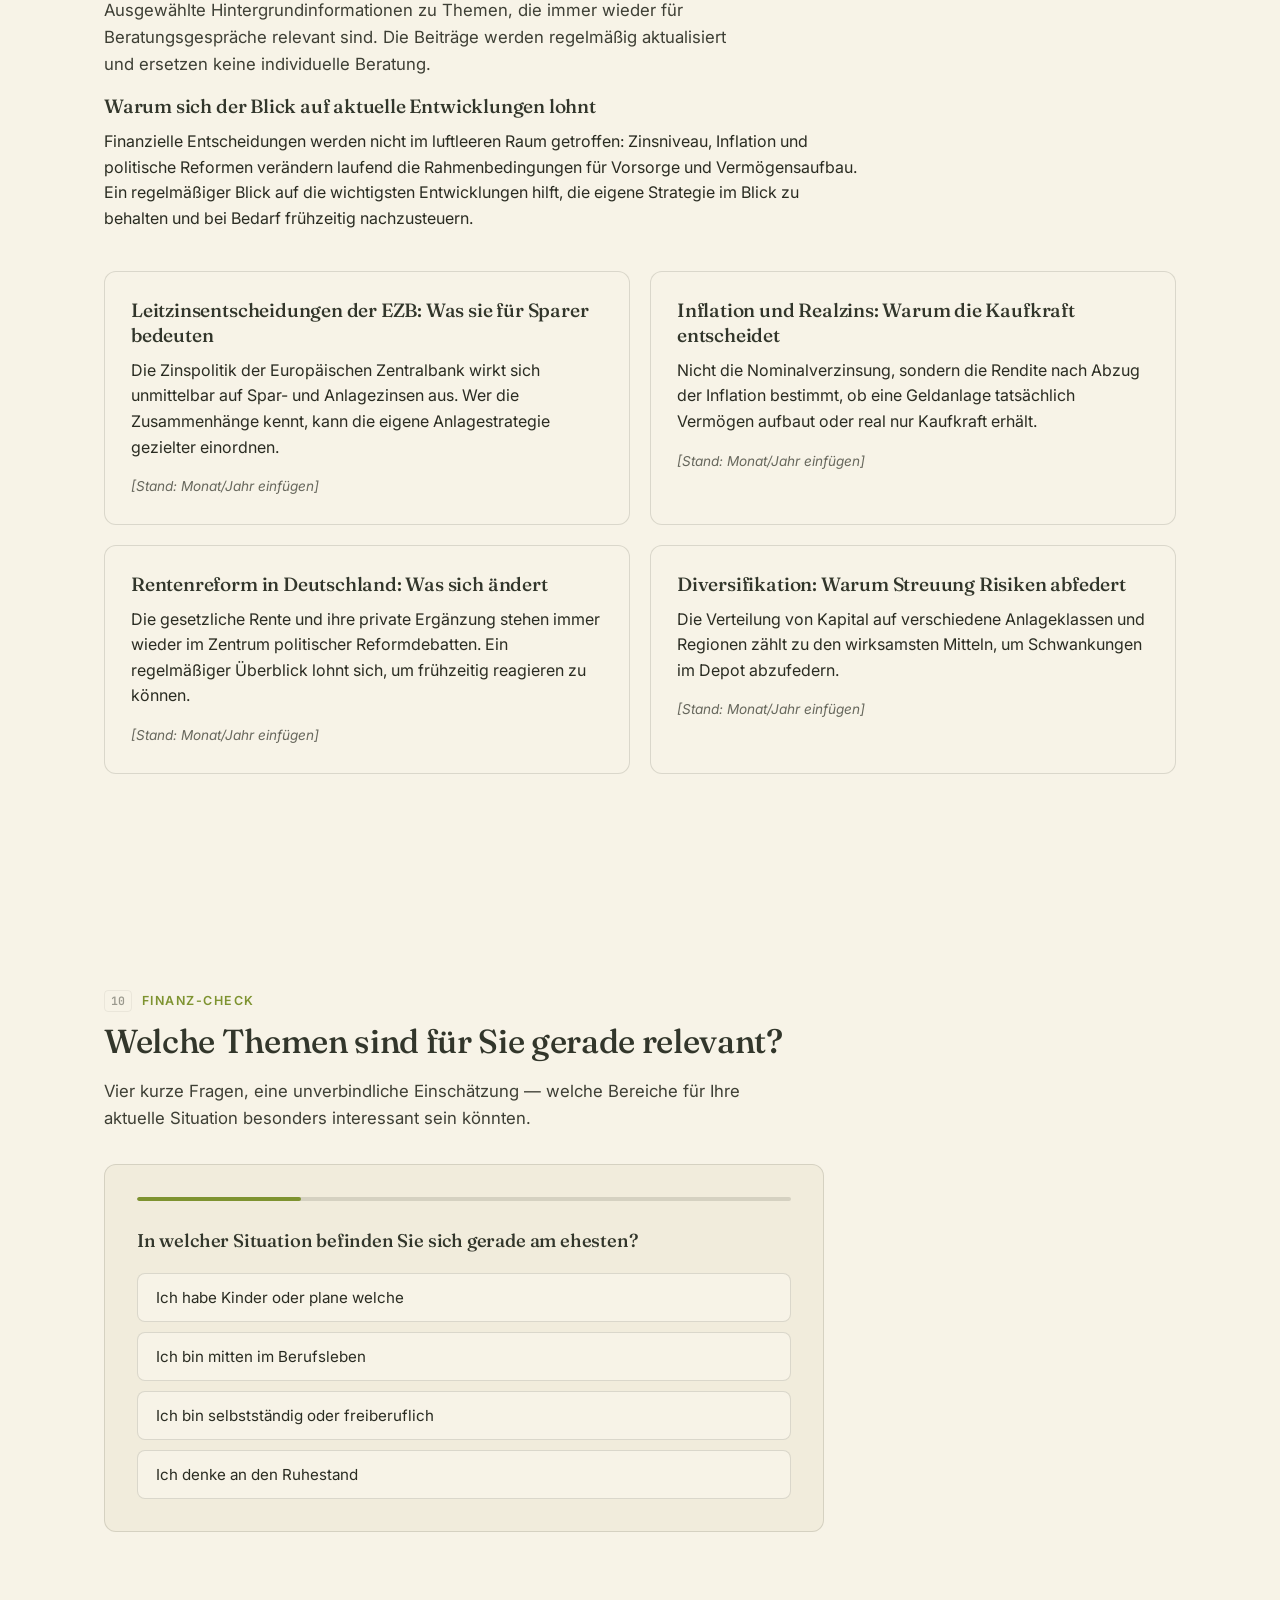
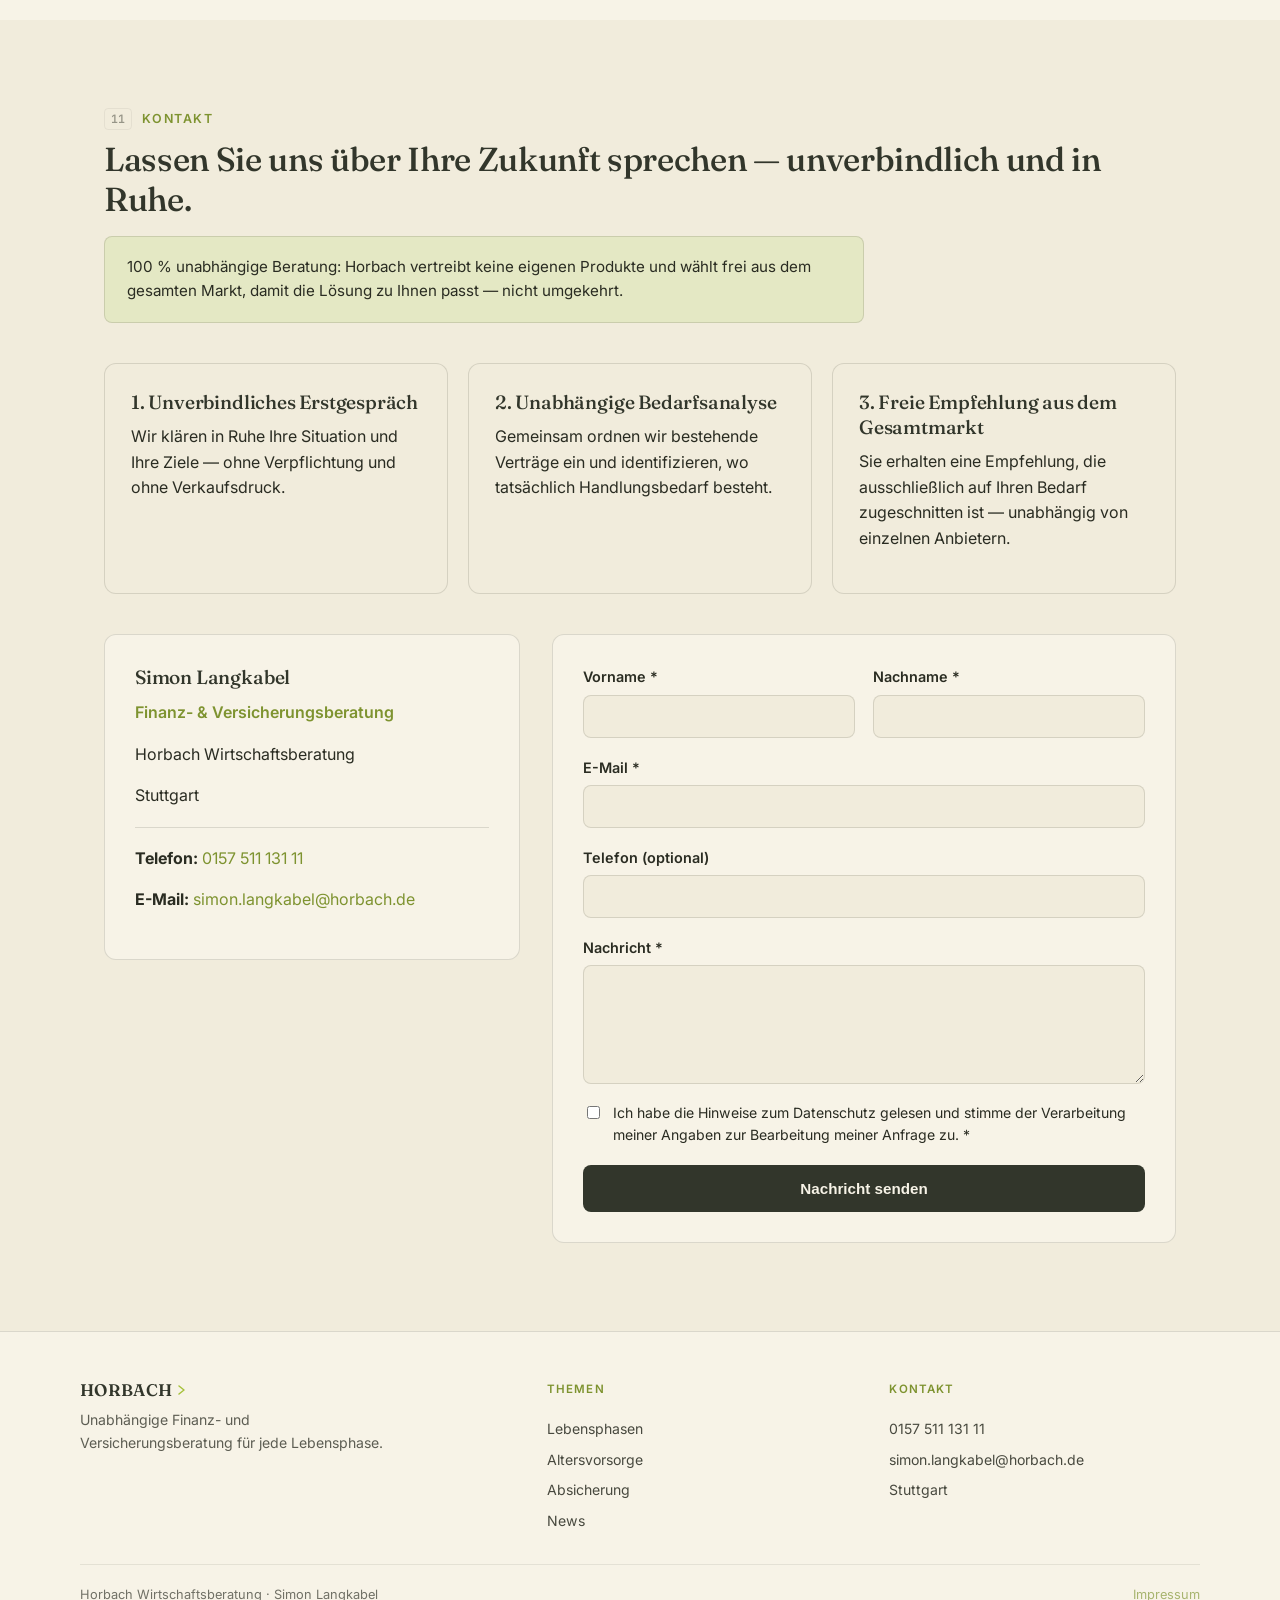
==== commit ccb6348e: "Reframe Vermögensaufbau für Kinder around an insurance wrapper Removes all mentions of ETF-Sparplan " ====
--- a/index.html
+++ b/index.html
@@ -285,13 +285,14 @@
 <section class="section section-alt" id="vermoegensaufbau" aria-labelledby="vermoegen-heading">
     <div class="section-inner">
       <p class="eyebrow"><span class="section-index">03</span> Neu · Vermögensaufbau für Kinder</p>
-      <h2 id="vermoegen-heading">Kapital aufbauen, unabhängig von Versicherung</h2>
+      <h2 id="vermoegen-heading">Vermögensaufbau im Versicherungsmantel</h2>
       <p class="section-intro">
-        Neben der versicherungsbasierten Kinderaltersvorsorge gibt es einen zweiten, eigenständigen
-        Weg, finanziell für Kinder vorzusorgen: den reinen Vermögensaufbau über Kapitalanlagen –
-        etwa per ETF-Sparplan, Junior-Depot oder fondsgebundener Sparform. Anders als bei einer
-        Versicherungslösung steht hier ausschließlich der Kapitalaufbau im Vordergrund, ohne
-        eingeschlossenen biometrischen Schutz.
+        Neben der klassischen Kinderaltersvorsorge mit eingeschlossenem biometrischen Schutz gibt es
+        eine zweite, eigenständige Möglichkeit, für Kinder Kapital aufzubauen: eine fondsgebundene
+        Versicherungslösung, die sich ausschließlich auf den Vermögensaufbau konzentriert. Die
+        Beiträge fließen dabei in Fonds innerhalb eines Versicherungsmantels – mit den steuerlichen
+        und strukturellen Vorteilen, die ein solcher Mantel gegenüber einem einzelnen Depot bieten
+        kann.
       </p>
 
       <div class="stat-grid">
@@ -300,12 +301,12 @@
           <p class="stat-label">Jahre üblicher Anlagehorizont bis zur Volljährigkeit</p>
         </div>
         <div class="stat-card fade-in">
-          <p class="stat-number">ab 25&nbsp;€</p>
+          <p class="stat-number">ab 5&nbsp;€</p>
           <p class="stat-label">monatlicher Einstieg möglich</p>
         </div>
         <div class="stat-card fade-in">
-          <p class="stat-number">3</p>
-          <p class="stat-label">gängige Bausteine: ETF-Sparplan, Junior-Depot, fondsgebundener Sparplan</p>
+          <p class="stat-number">0&nbsp;€</p>
+          <p class="stat-label">Steuerabzug bei Fondswechseln innerhalb des Vertrags</p>
         </div>
       </div>
 
@@ -317,8 +318,8 @@
         </div>
         <div class="benefit-card fade-in">
           <h3>Kleine Beträge genügen</h3>
-          <p>Bereits geringe monatliche Sparraten reichen aus, um über die Zeit ein spürbares
-            Kapital aufzubauen.</p>
+          <p>Bereits ab 5&nbsp;€ im Monat lässt sich ein solcher Vertrag starten – über die Zeit
+            entsteht so trotzdem ein spürbares Kapital.</p>
         </div>
         <div class="benefit-card fade-in">
           <h3>Basis für wichtige Meilensteine</h3>
@@ -327,9 +328,20 @@
         </div>
         <div class="benefit-card fade-in">
           <h3>Übertragbar an das Kind</h3>
-          <p>Ein Depot lässt sich zu einem späteren Zeitpunkt auf das Kind übertragen, sodass es
+          <p>Der Vertrag lässt sich zu einem späteren Zeitpunkt auf das Kind übertragen, sodass es
             selbst über das aufgebaute Kapital verfügen kann.</p>
         </div>
+      </div>
+
+      <div class="text-block">
+        <h3>Warum ein Versicherungsmantel</h3>
+        <p>
+          Innerhalb eines Versicherungsmantels lässt sich die Fondsauswahl in der Regel anpassen,
+          ohne dass jeder Wechsel einzeln versteuert werden muss – anders als bei einem klassischen
+          Depot, wo ein Verkauf regelmäßig Abgeltungssteuer auslöst. Zusätzlich bündelt der Vertrag
+          Sparen und eine mögliche spätere Ergänzung um biometrischen Schutz in einer einzigen
+          Lösung, statt mehrere separate Verträge verwalten zu müssen.
+        </p>
       </div>
 
       <div class="text-block">
@@ -345,13 +357,13 @@
 
       <p class="cross-link">
         Wie sich unterschiedliche Sparraten und Laufzeiten konkret auswirken, lässt sich mit dem
-        <a href="#rechner">Zinseszins-Rechner weiter oben</a> anschaulich durchspielen.
+        <a href="#rechner">Zinseszins-Rechner weiter unten</a> anschaulich durchspielen.
       </p>
 
       <p class="disclaimer">
         Hinweis: Diese Informationen dienen der allgemeinen Orientierung und stellen keine
-        individuelle Anlageberatung dar. Für eine auf Ihre persönliche Situation abgestimmte
-        Empfehlung vereinbaren Sie gerne ein unverbindliches Gespräch.
+        individuelle Anlage- oder Steuerberatung dar. Für eine auf Ihre persönliche Situation
+        abgestimmte Empfehlung vereinbaren Sie gerne ein unverbindliches Gespräch.
       </p>
     </div>
   </section>
@@ -847,9 +859,10 @@
             <span class="faq-icon" aria-hidden="true"></span>
           </button>
           <div class="faq-answer" id="faq-a-6" role="region" aria-labelledby="faq-q-6" hidden>
-            <p>Die Kinderaltersvorsorge ist versicherungsbasiert und schließt in der Regel auch
-              biometrischen Schutz ein. Der reine Vermögensaufbau, etwa per ETF-Sparplan, verzichtet
-              darauf und konzentriert sich ausschließlich auf den Kapitalaufbau.</p>
+            <p>Die klassische Kinderaltersvorsorge schließt in der Regel auch biometrischen Schutz
+              ein, etwa Bausteine zur Berufsunfähigkeitsabsicherung. Der reine Vermögensaufbau im
+              Versicherungsmantel verzichtet darauf und konzentriert sich ausschließlich auf den
+              Kapitalaufbau über Fonds.</p>
           </div>
         </div>
 
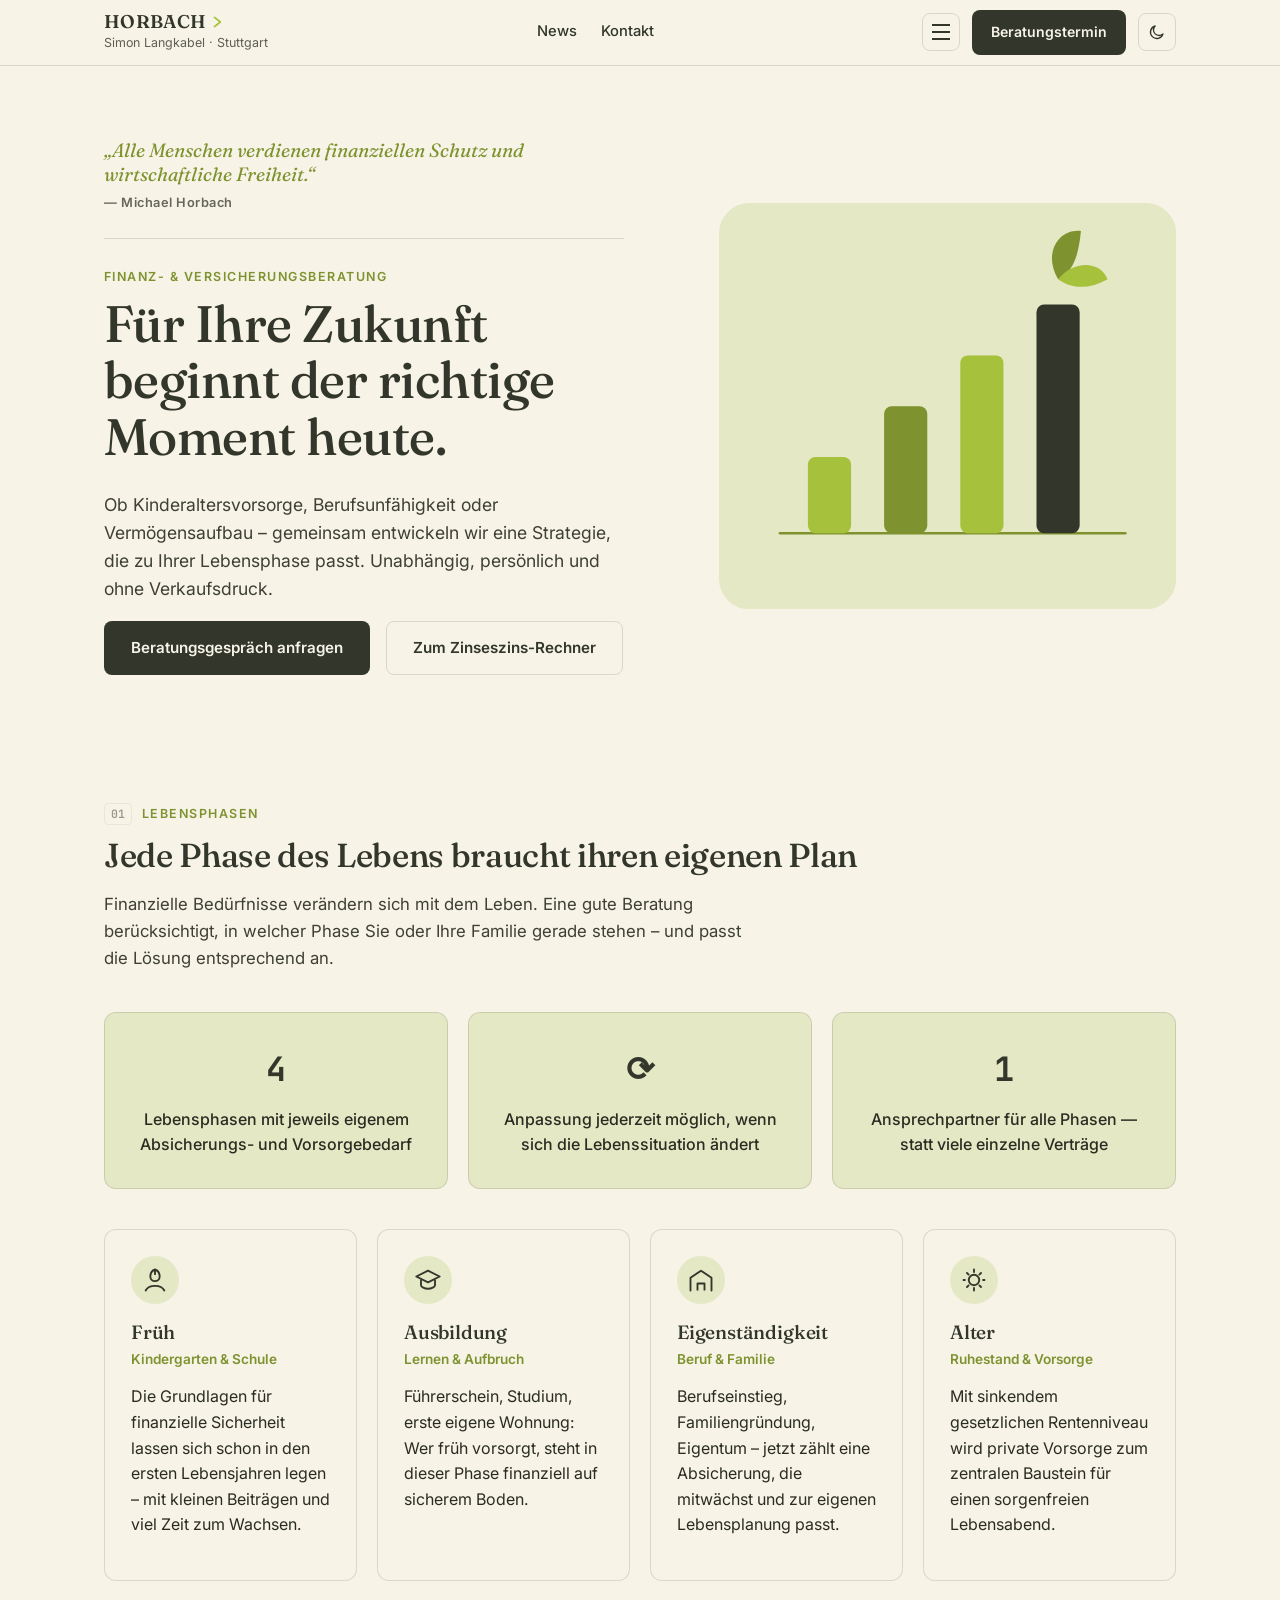
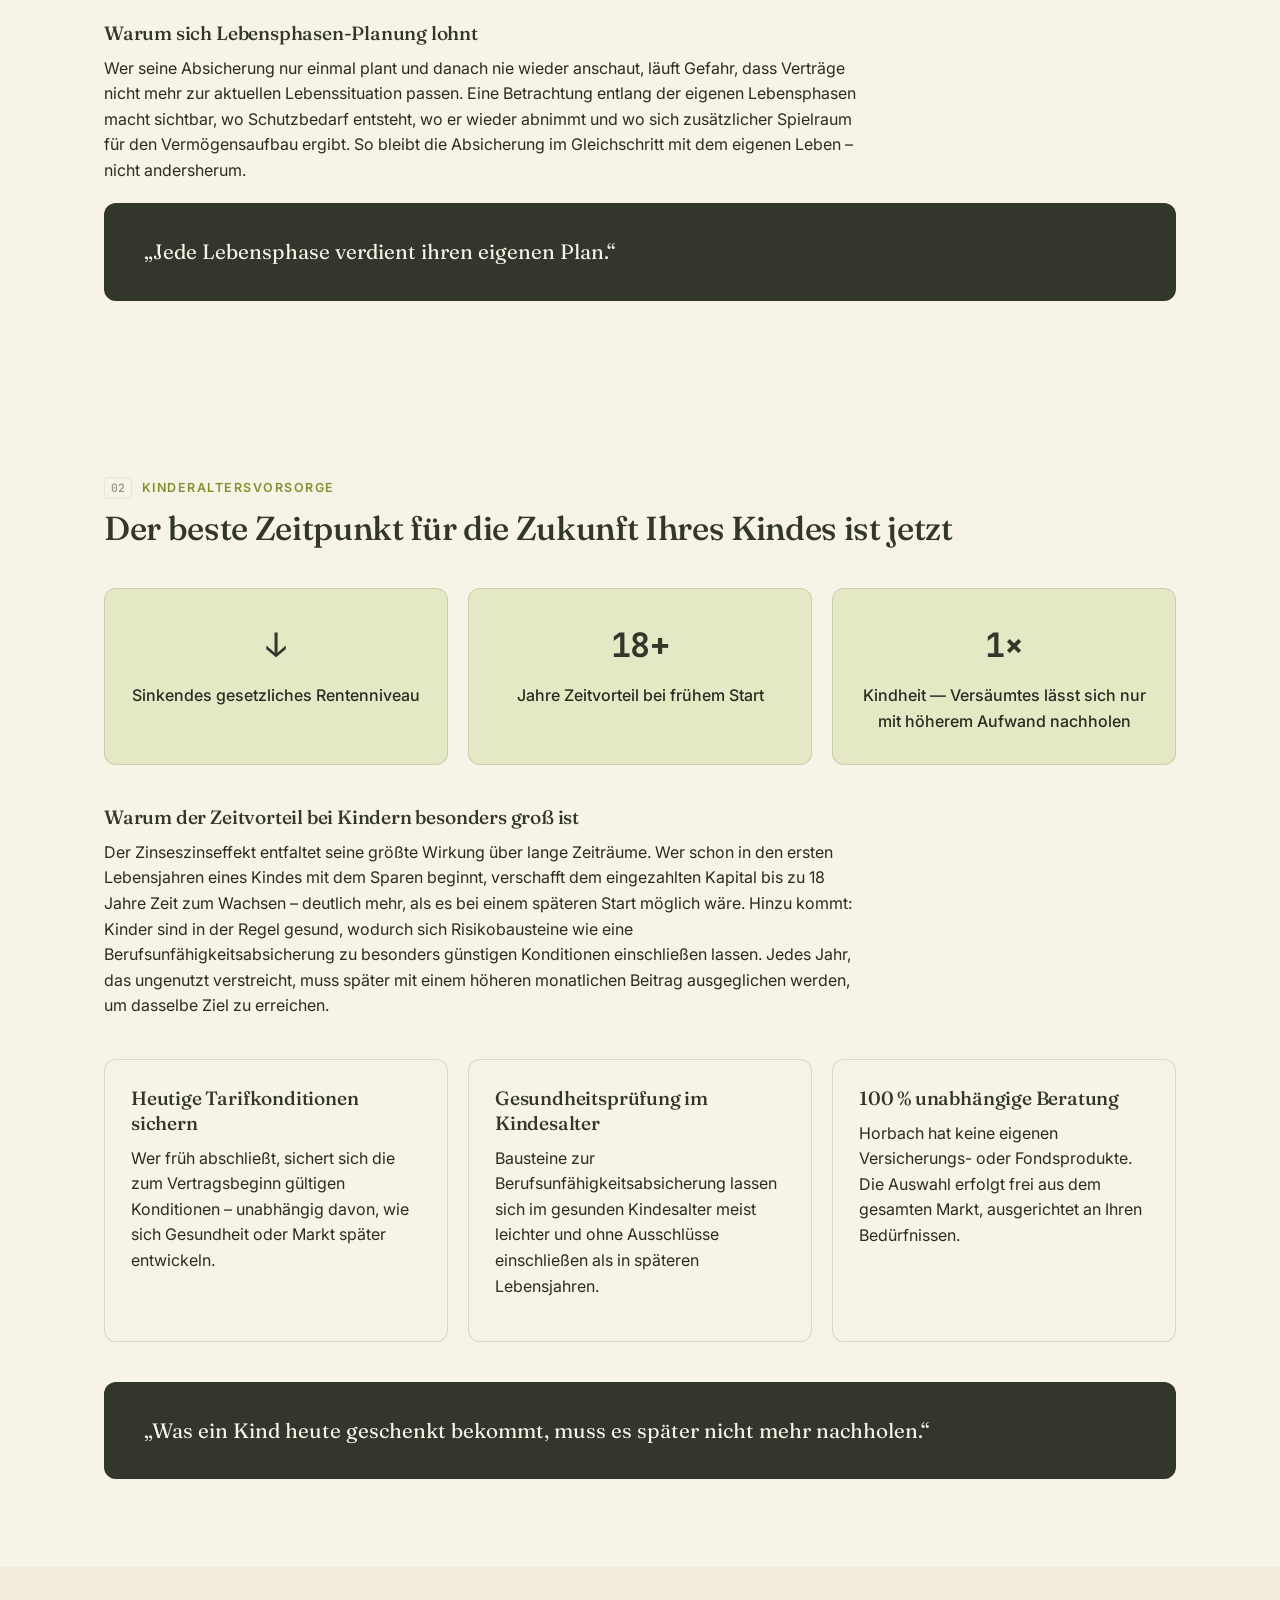
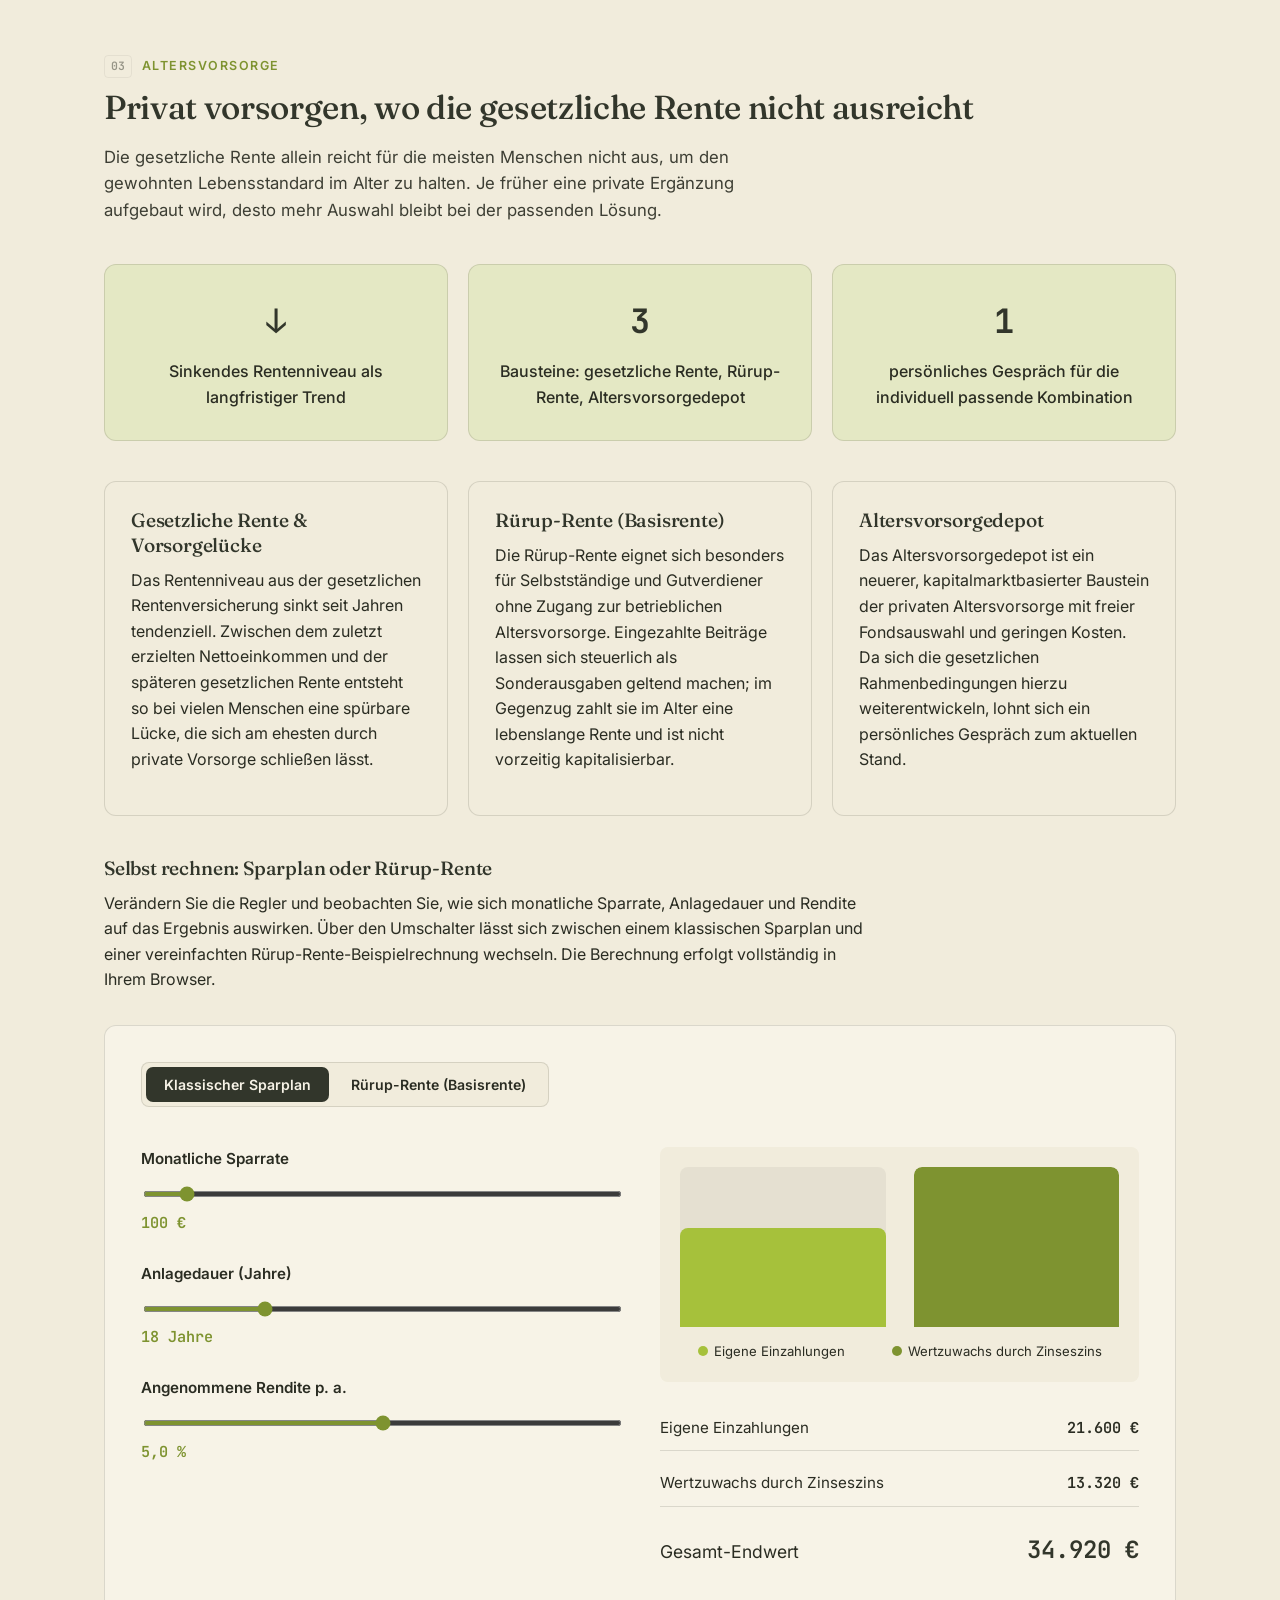
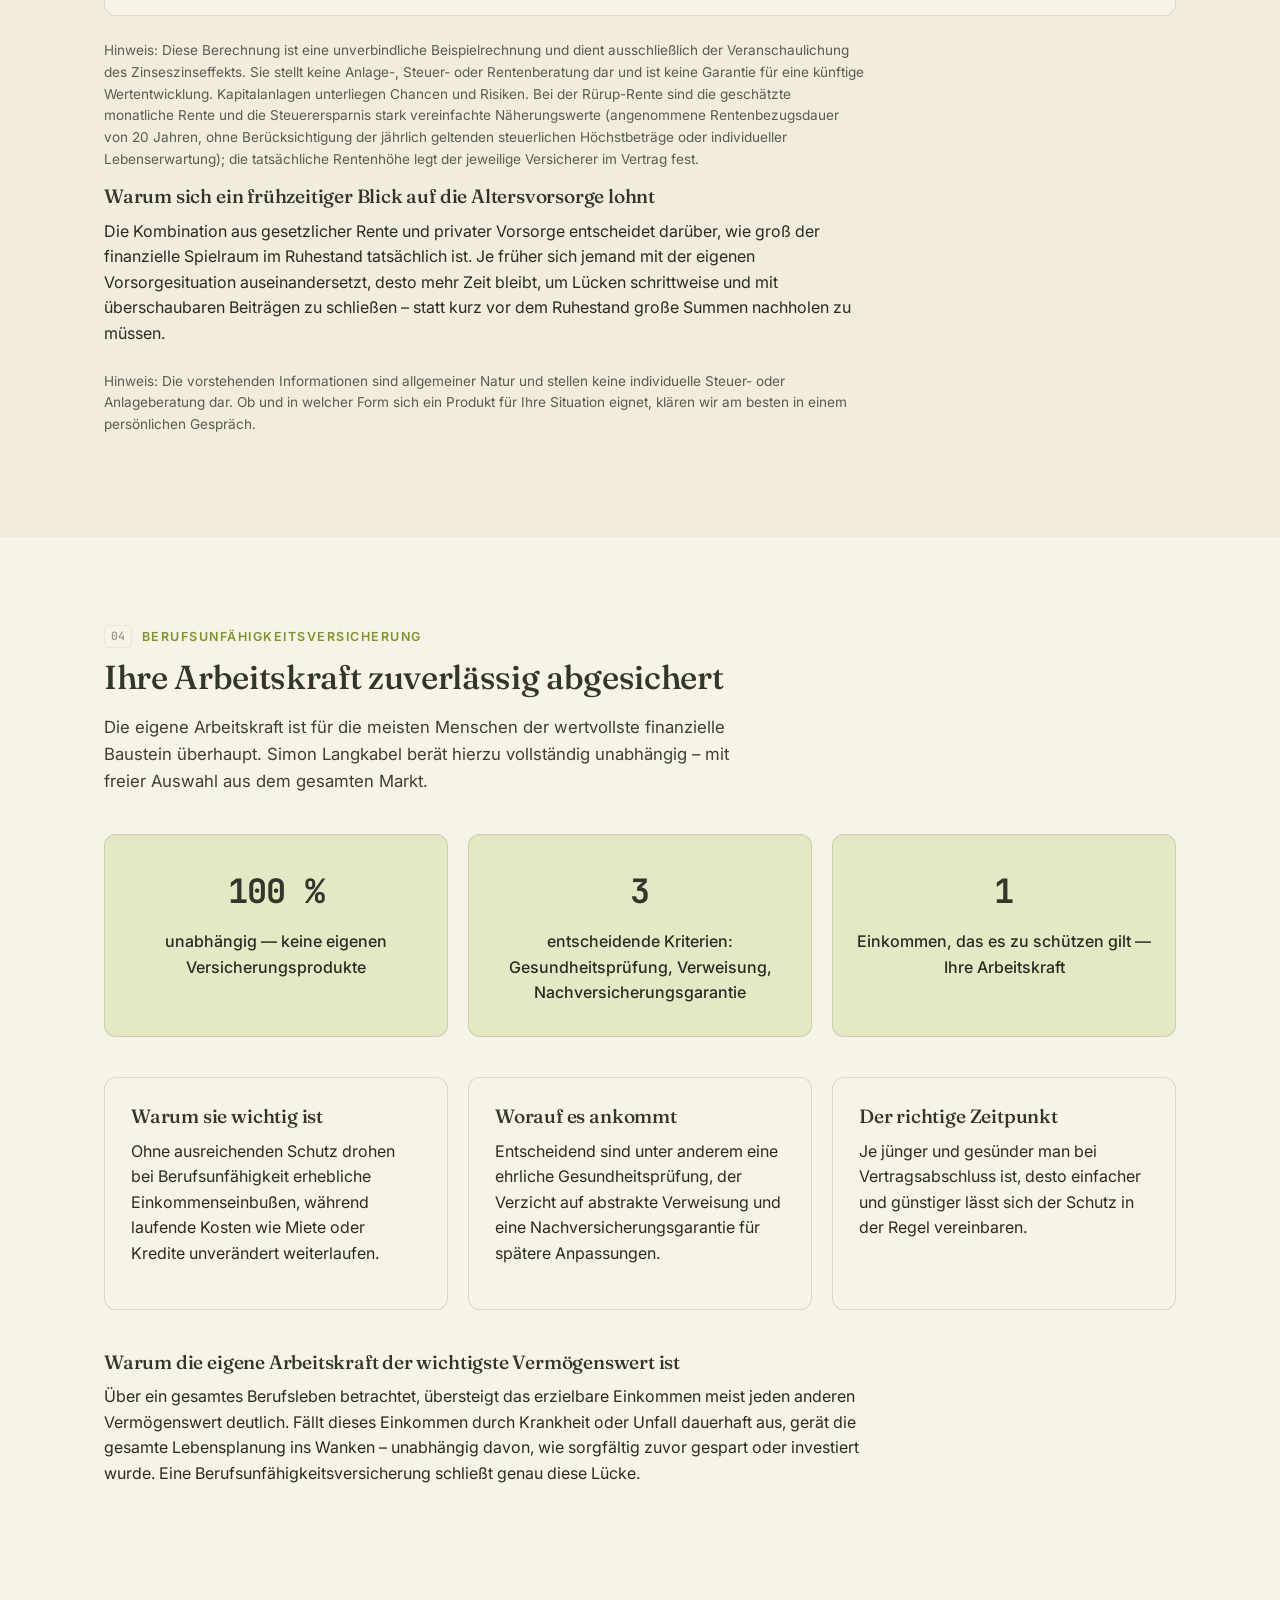
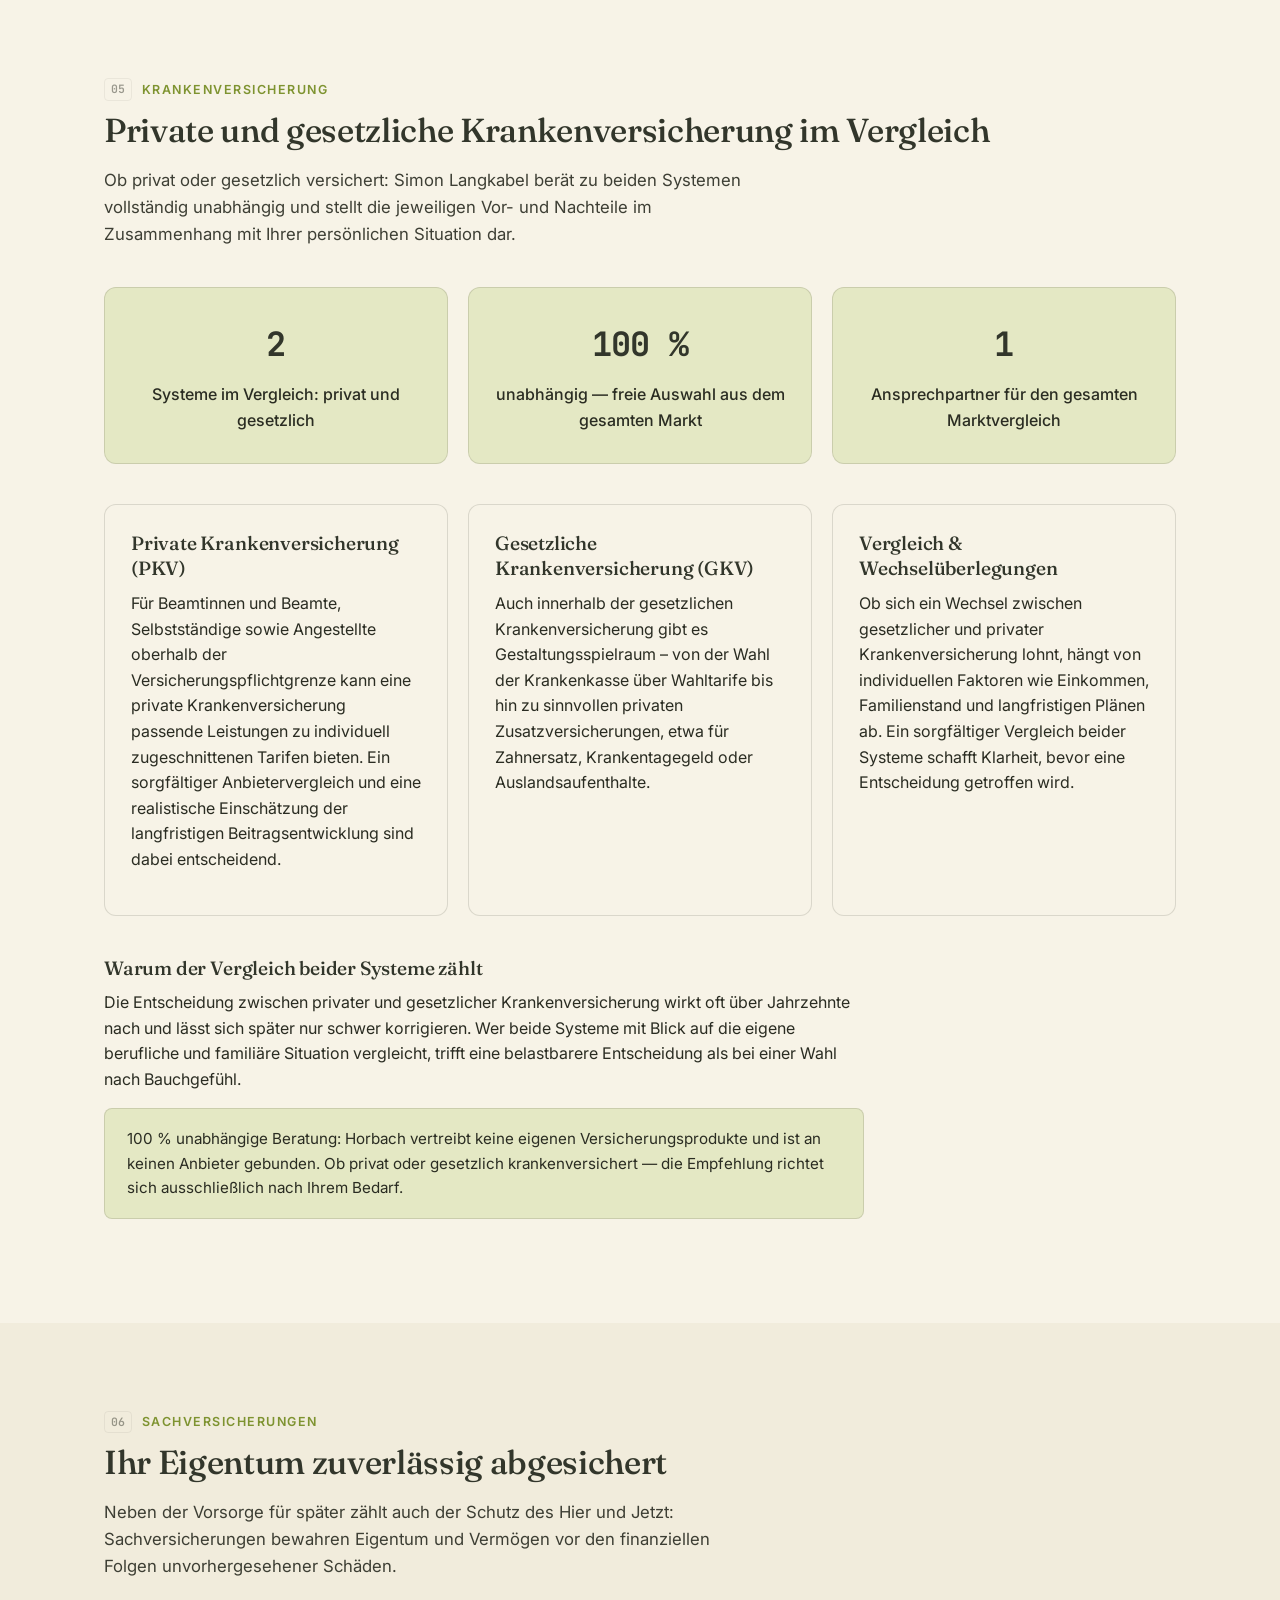
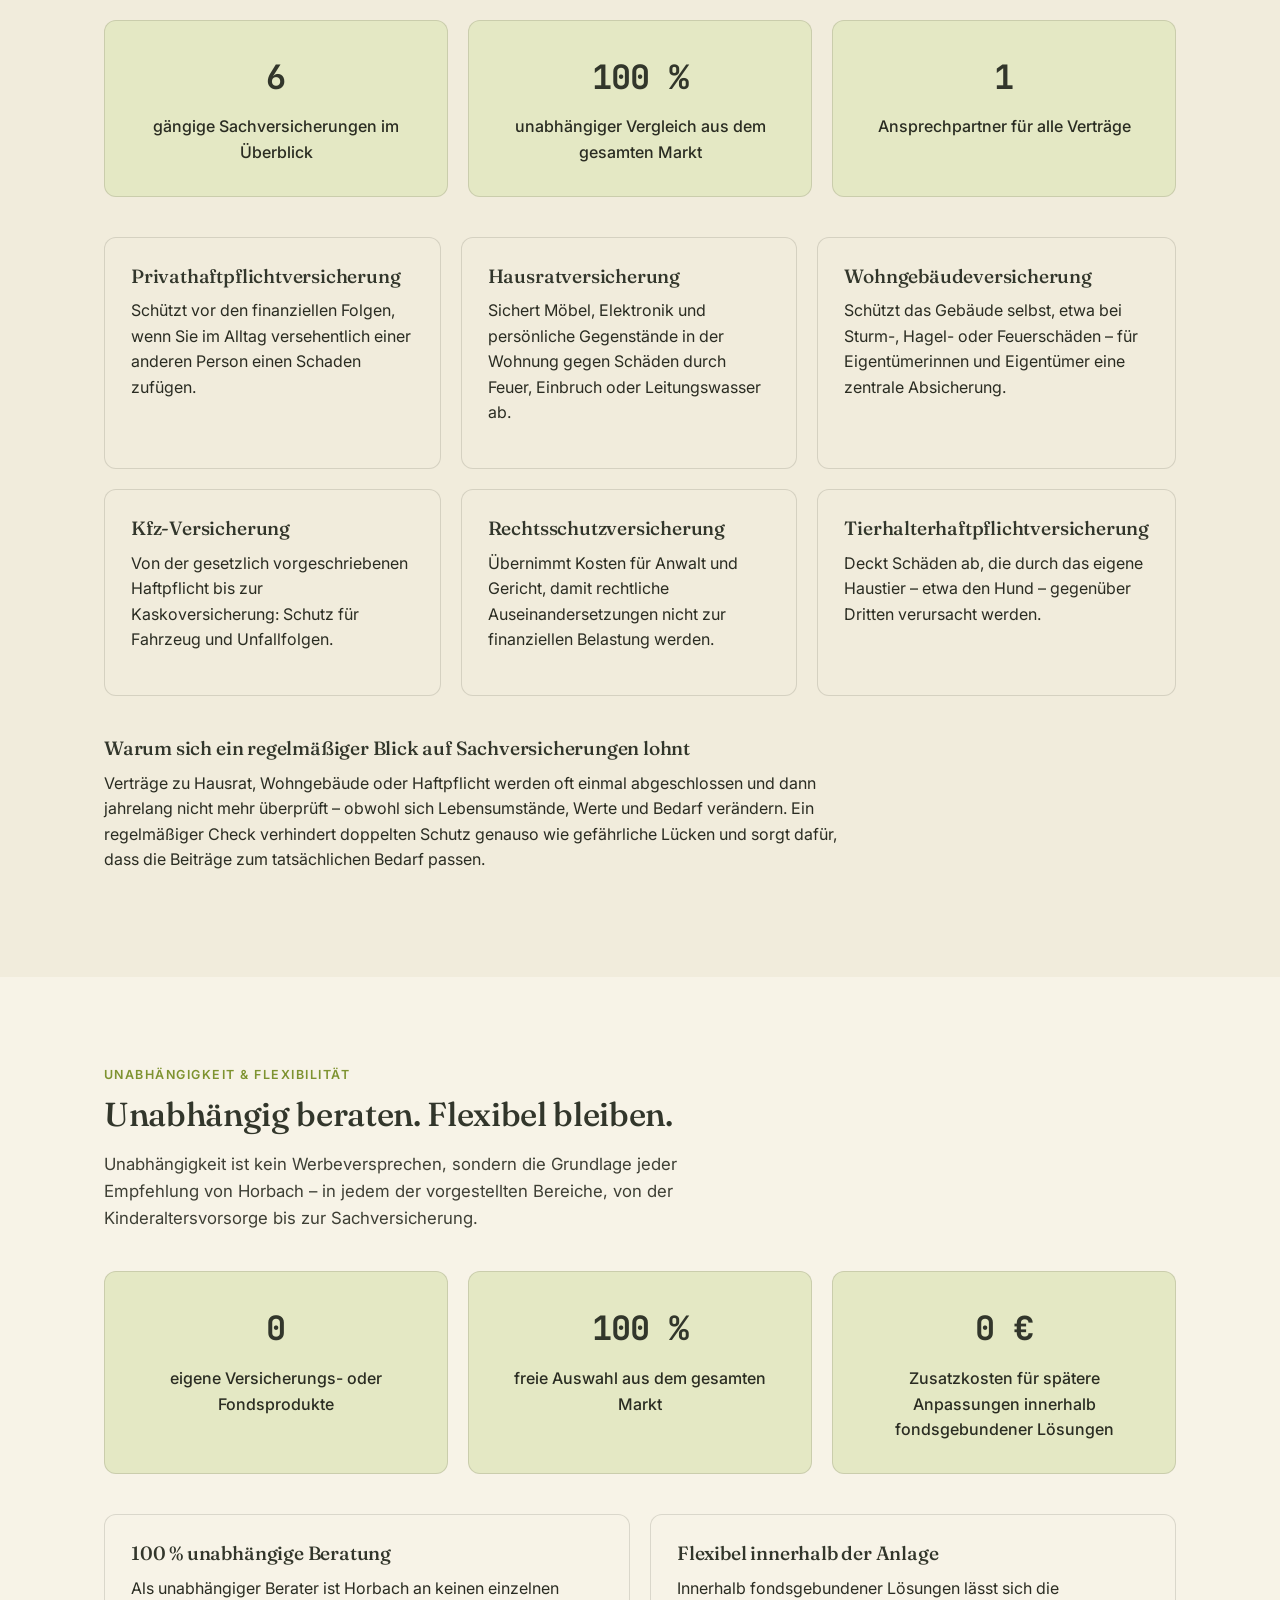
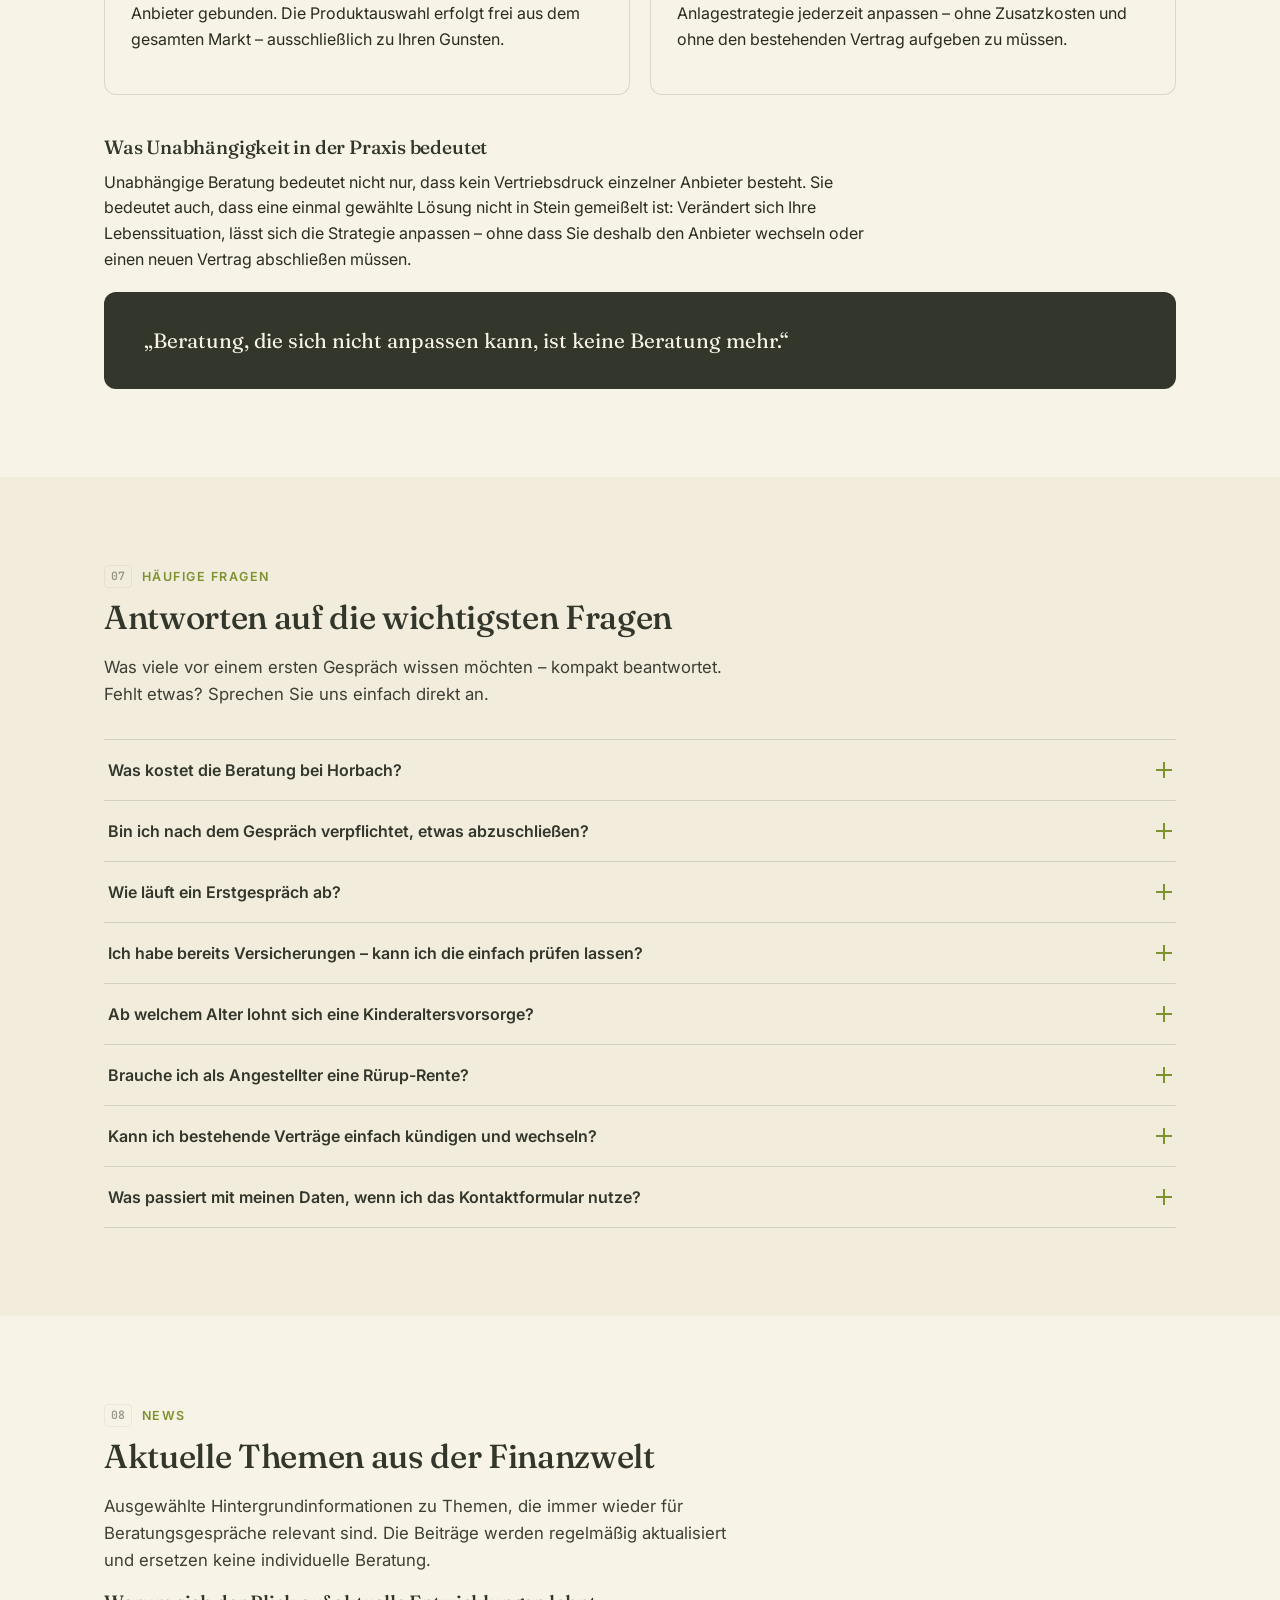
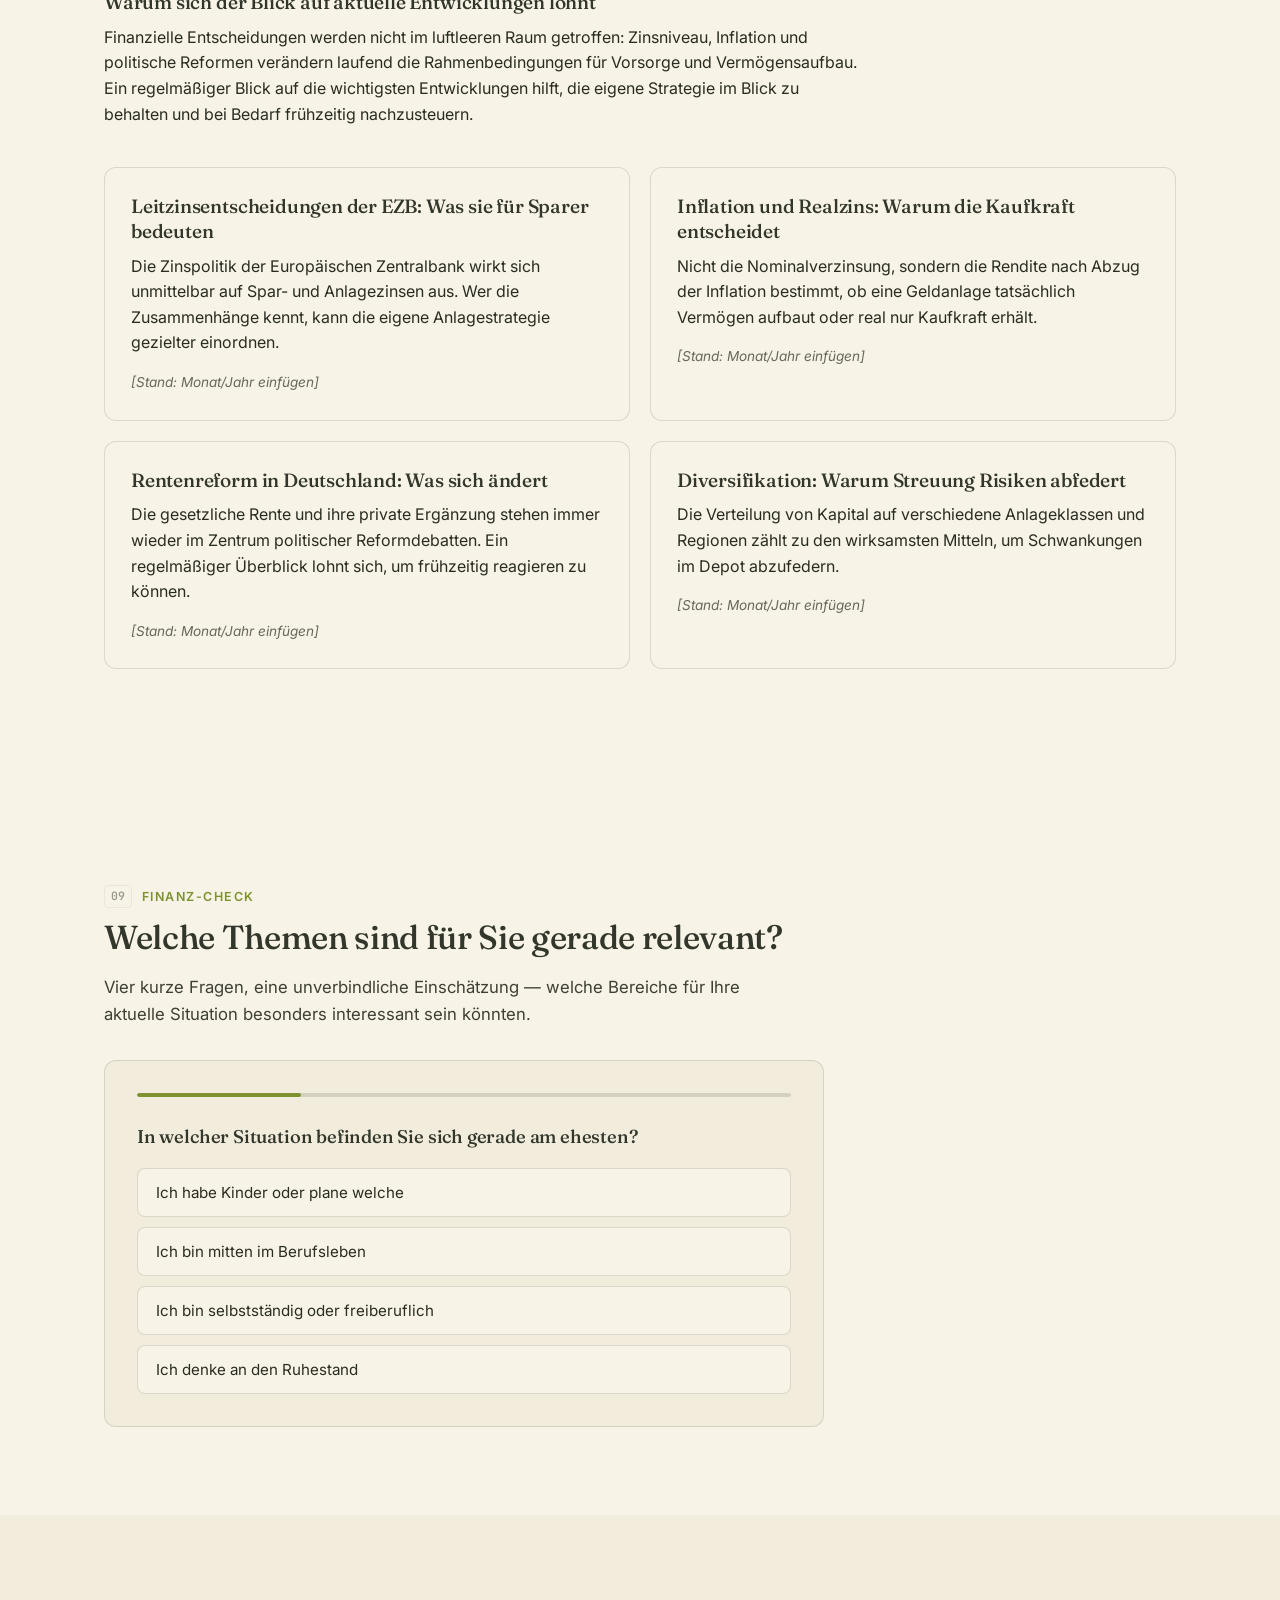
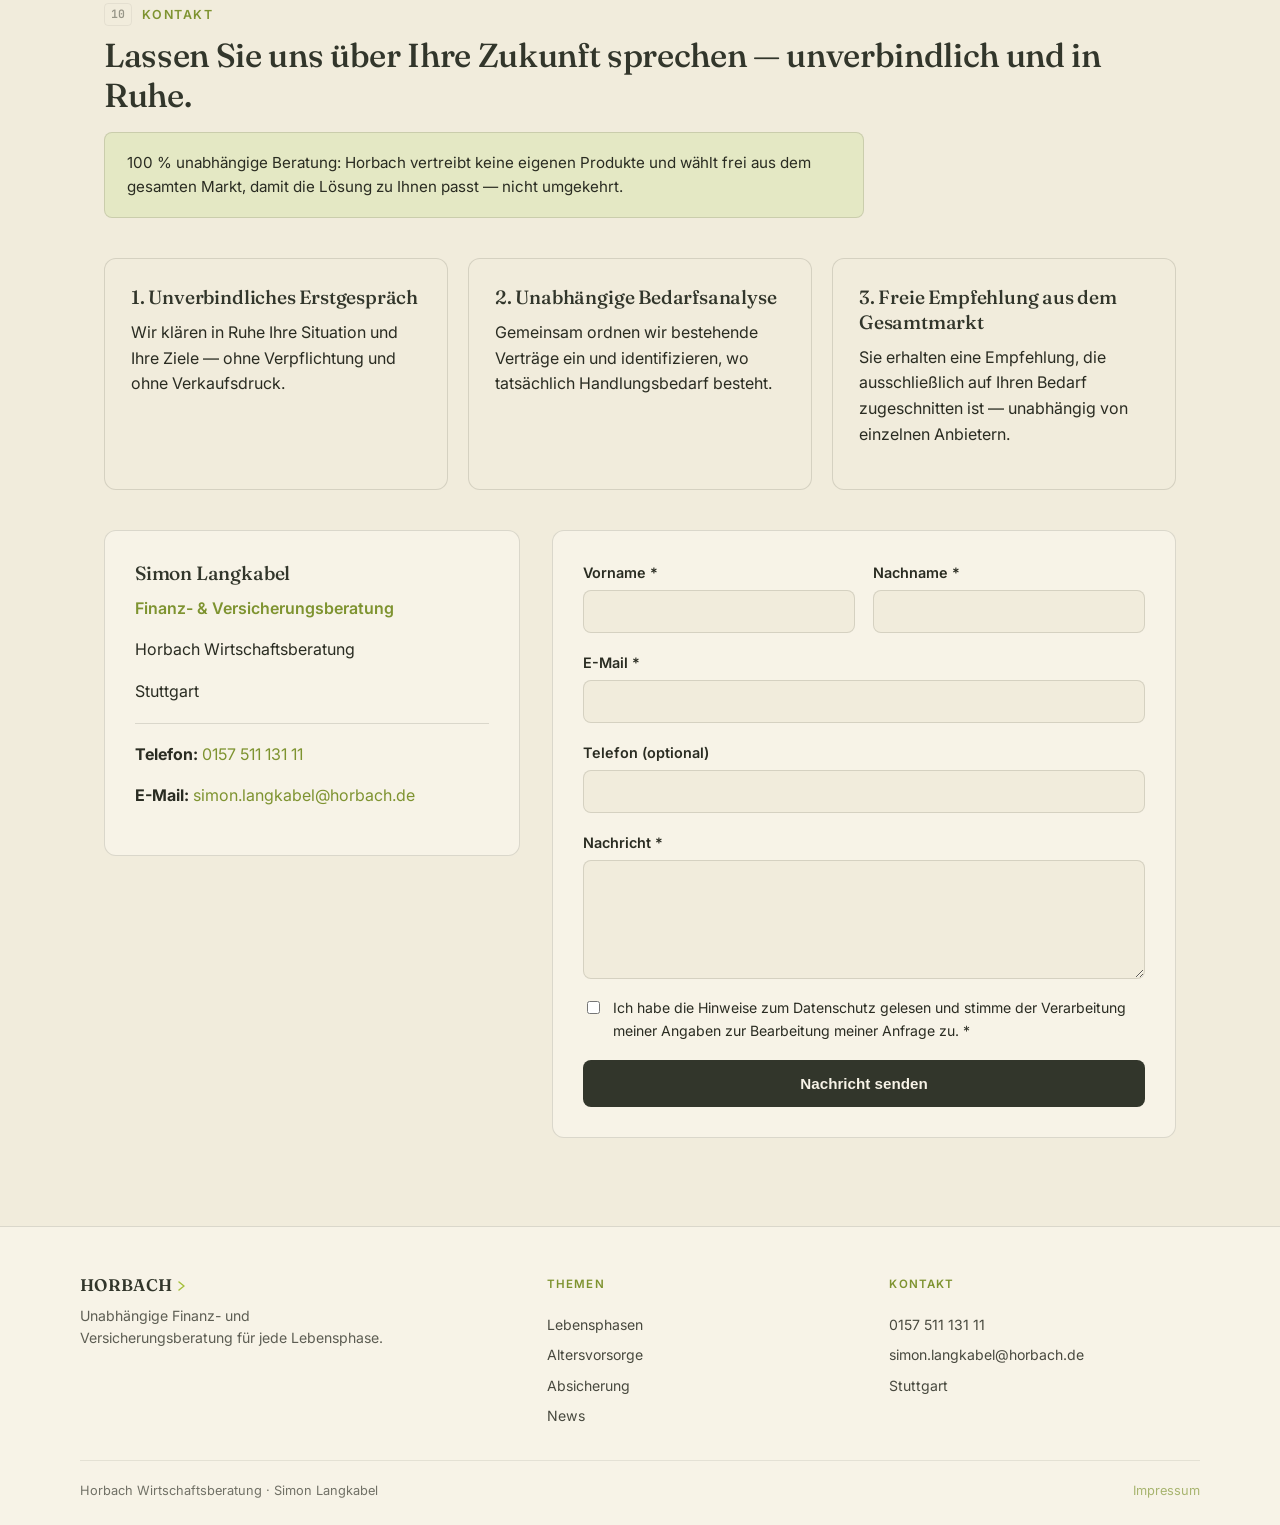
==== commit 6fe9491c: "Remove the Vermögensaufbau für Kinder section entirely Deletes the whole section rather than just it" ====
--- a/index.html
+++ b/index.html
@@ -18,7 +18,7 @@
     } catch (e) {}
   })();
 </script>
-<meta name="description" content="Unabhängige Finanz- und Versicherungsberatung von Simon Langkabel in Stuttgart: Kinderaltersvorsorge, Vermögensaufbau und individuelle Absicherung für jede Lebensphase.">
+<meta name="description" content="Unabhängige Finanz- und Versicherungsberatung von Simon Langkabel in Stuttgart: Kinderaltersvorsorge, Altersvorsorge und individuelle Absicherung für jede Lebensphase.">
 
 <!-- Google Fonts: Fraunces (Überschriften), Inter (Fließtext) & JetBrains Mono (Kennzahlen) -->
 <link rel="preconnect" href="https://fonts.googleapis.com">
@@ -59,7 +59,6 @@
         <nav class="dropdown-menu" id="topics-menu" aria-label="Themenübersicht" hidden>
           <a href="#lebensphasen">Lebensphasen</a>
           <a href="#kinderaltersvorsorge">Kinderaltersvorsorge</a>
-          <a href="#vermoegensaufbau">Vermögensaufbau</a>
           <a href="#altersvorsorge">Altersvorsorge</a>
           <a href="#berufsunfaehigkeit">Berufsunfähigkeit</a>
           <a href="#krankenversicherung">Krankenversicherung</a>
@@ -91,7 +90,6 @@
   <nav class="main-nav" id="main-nav" aria-label="Mobile Navigation">
     <a href="#lebensphasen">Lebensphasen</a>
     <a href="#kinderaltersvorsorge">Kinderaltersvorsorge</a>
-    <a href="#vermoegensaufbau">Vermögensaufbau</a>
     <a href="#altersvorsorge">Altersvorsorge</a>
     <a href="#berufsunfaehigkeit">Berufsunfähigkeit</a>
     <a href="#krankenversicherung">Krankenversicherung</a>
@@ -282,95 +280,9 @@
     </div>
   </section>
 
-<section class="section section-alt" id="vermoegensaufbau" aria-labelledby="vermoegen-heading">
+<section class="section section-alt" id="altersvorsorge" aria-labelledby="altersvorsorge-heading">
     <div class="section-inner">
-      <p class="eyebrow"><span class="section-index">03</span> Neu · Vermögensaufbau für Kinder</p>
-      <h2 id="vermoegen-heading">Vermögensaufbau im Versicherungsmantel</h2>
-      <p class="section-intro">
-        Neben der klassischen Kinderaltersvorsorge mit eingeschlossenem biometrischen Schutz gibt es
-        eine zweite, eigenständige Möglichkeit, für Kinder Kapital aufzubauen: eine fondsgebundene
-        Versicherungslösung, die sich ausschließlich auf den Vermögensaufbau konzentriert. Die
-        Beiträge fließen dabei in Fonds innerhalb eines Versicherungsmantels – mit den steuerlichen
-        und strukturellen Vorteilen, die ein solcher Mantel gegenüber einem einzelnen Depot bieten
-        kann.
-      </p>
-
-      <div class="stat-grid">
-        <div class="stat-card fade-in">
-          <p class="stat-number">15+</p>
-          <p class="stat-label">Jahre üblicher Anlagehorizont bis zur Volljährigkeit</p>
-        </div>
-        <div class="stat-card fade-in">
-          <p class="stat-number">ab 5&nbsp;€</p>
-          <p class="stat-label">monatlicher Einstieg möglich</p>
-        </div>
-        <div class="stat-card fade-in">
-          <p class="stat-number">0&nbsp;€</p>
-          <p class="stat-label">Steuerabzug bei Fondswechseln innerhalb des Vertrags</p>
-        </div>
-      </div>
-
-      <div class="benefit-grid">
-        <div class="benefit-card fade-in">
-          <h3>Marktschwankungen glätten sich</h3>
-          <p>Ein langer Anlagehorizont von 15–18 Jahren gleicht kurzfristige Schwankungen an den
-            Kapitalmärkten in der Regel deutlich aus.</p>
-        </div>
-        <div class="benefit-card fade-in">
-          <h3>Kleine Beträge genügen</h3>
-          <p>Bereits ab 5&nbsp;€ im Monat lässt sich ein solcher Vertrag starten – über die Zeit
-            entsteht so trotzdem ein spürbares Kapital.</p>
-        </div>
-        <div class="benefit-card fade-in">
-          <h3>Basis für wichtige Meilensteine</h3>
-          <p>Führerschein, Studium oder die erste eigene Wohnung: Eine finanzielle Basis entsteht
-            fast nebenbei, ohne spürbare Belastung im Alltag.</p>
-        </div>
-        <div class="benefit-card fade-in">
-          <h3>Übertragbar an das Kind</h3>
-          <p>Der Vertrag lässt sich zu einem späteren Zeitpunkt auf das Kind übertragen, sodass es
-            selbst über das aufgebaute Kapital verfügen kann.</p>
-        </div>
-      </div>
-
-      <div class="text-block">
-        <h3>Warum ein Versicherungsmantel</h3>
-        <p>
-          Innerhalb eines Versicherungsmantels lässt sich die Fondsauswahl in der Regel anpassen,
-          ohne dass jeder Wechsel einzeln versteuert werden muss – anders als bei einem klassischen
-          Depot, wo ein Verkauf regelmäßig Abgeltungssteuer auslöst. Zusätzlich bündelt der Vertrag
-          Sparen und eine mögliche spätere Ergänzung um biometrischen Schutz in einer einzigen
-          Lösung, statt mehrere separate Verträge verwalten zu müssen.
-        </p>
-      </div>
-
-      <div class="text-block">
-        <h3>Warum Zeit der wichtigste Faktor ist</h3>
-        <p>
-          Beim reinen Vermögensaufbau zählt vor allem eines: Zeit im Markt. Wer früh beginnt, muss
-          weniger einzahlen, um am Ende ein vergleichbares Ergebnis zu erreichen, weil der
-          Wertzuwachs über einen längeren Zeitraum wirken kann. Kurzfristige Kursschwankungen
-          verlieren mit wachsendem Anlagehorizont zunehmend an Bedeutung, während der eigentliche
-          Zinseszinseffekt an Gewicht gewinnt.
-        </p>
-      </div>
-
-      <p class="cross-link">
-        Wie sich unterschiedliche Sparraten und Laufzeiten konkret auswirken, lässt sich mit dem
-        <a href="#rechner">Zinseszins-Rechner weiter unten</a> anschaulich durchspielen.
-      </p>
-
-      <p class="disclaimer">
-        Hinweis: Diese Informationen dienen der allgemeinen Orientierung und stellen keine
-        individuelle Anlage- oder Steuerberatung dar. Für eine auf Ihre persönliche Situation
-        abgestimmte Empfehlung vereinbaren Sie gerne ein unverbindliches Gespräch.
-      </p>
-    </div>
-  </section>
-
-<section class="section" id="altersvorsorge" aria-labelledby="altersvorsorge-heading">
-    <div class="section-inner">
-      <p class="eyebrow"><span class="section-index">04</span> Altersvorsorge</p>
+      <p class="eyebrow"><span class="section-index">03</span> Altersvorsorge</p>
       <h2 id="altersvorsorge-heading">Privat vorsorgen, wo die gesetzliche Rente nicht ausreicht</h2>
       <p class="section-intro">
         Die gesetzliche Rente allein reicht für die meisten Menschen nicht aus, um den gewohnten
@@ -544,7 +456,7 @@
 
 <section class="section" id="berufsunfaehigkeit" aria-labelledby="bu-heading">
     <div class="section-inner">
-      <p class="eyebrow"><span class="section-index">05</span> Berufsunfähigkeitsversicherung</p>
+      <p class="eyebrow"><span class="section-index">04</span> Berufsunfähigkeitsversicherung</p>
       <h2 id="bu-heading">Ihre Arbeitskraft zuverlässig abgesichert</h2>
       <p class="section-intro">
         Die eigene Arbeitskraft ist für die meisten Menschen der wertvollste finanzielle Baustein
@@ -600,7 +512,7 @@
 
 <section class="section" id="krankenversicherung" aria-labelledby="krankenversicherung-heading">
     <div class="section-inner">
-      <p class="eyebrow"><span class="section-index">06</span> Krankenversicherung</p>
+      <p class="eyebrow"><span class="section-index">05</span> Krankenversicherung</p>
       <h2 id="krankenversicherung-heading">Private und gesetzliche Krankenversicherung im Vergleich</h2>
       <p class="section-intro">
         Ob privat oder gesetzlich versichert: Simon Langkabel berät zu beiden Systemen vollständig
@@ -666,7 +578,7 @@
 
 <section class="section section-alt" id="absicherung" aria-labelledby="absicherung-heading">
     <div class="section-inner">
-      <p class="eyebrow"><span class="section-index">07</span> Sachversicherungen</p>
+      <p class="eyebrow"><span class="section-index">06</span> Sachversicherungen</p>
       <h2 id="absicherung-heading">Ihr Eigentum zuverlässig abgesichert</h2>
       <p class="section-intro">
         Neben der Vorsorge für später zählt auch der Schutz des Hier und Jetzt: Sachversicherungen
@@ -789,7 +701,7 @@
 
 <section class="section section-alt" id="faq" aria-labelledby="faq-heading">
     <div class="section-inner">
-      <p class="eyebrow"><span class="section-index">08</span> Häufige Fragen</p>
+      <p class="eyebrow"><span class="section-index">07</span> Häufige Fragen</p>
       <h2 id="faq-heading">Antworten auf die wichtigsten Fragen</h2>
       <p class="section-intro">
         Was viele vor einem ersten Gespräch wissen möchten – kompakt beantwortet. Fehlt etwas?
@@ -854,19 +766,6 @@
         </div>
 
         <div class="faq-item fade-in">
-          <button type="button" class="faq-question" aria-expanded="false" aria-controls="faq-a-6" id="faq-q-6">
-            <span>Was unterscheidet Kinderaltersvorsorge vom reinen Vermögensaufbau für Kinder?</span>
-            <span class="faq-icon" aria-hidden="true"></span>
-          </button>
-          <div class="faq-answer" id="faq-a-6" role="region" aria-labelledby="faq-q-6" hidden>
-            <p>Die klassische Kinderaltersvorsorge schließt in der Regel auch biometrischen Schutz
-              ein, etwa Bausteine zur Berufsunfähigkeitsabsicherung. Der reine Vermögensaufbau im
-              Versicherungsmantel verzichtet darauf und konzentriert sich ausschließlich auf den
-              Kapitalaufbau über Fonds.</p>
-          </div>
-        </div>
-
-        <div class="faq-item fade-in">
           <button type="button" class="faq-question" aria-expanded="false" aria-controls="faq-a-7" id="faq-q-7">
             <span>Brauche ich als Angestellter eine Rürup-Rente?</span>
             <span class="faq-icon" aria-hidden="true"></span>
@@ -906,7 +805,7 @@
 
 <section class="section" id="news" aria-labelledby="news-heading">
     <div class="section-inner">
-      <p class="eyebrow"><span class="section-index">09</span> News</p>
+      <p class="eyebrow"><span class="section-index">08</span> News</p>
       <h2 id="news-heading">Aktuelle Themen aus der Finanzwelt</h2>
       <p class="section-intro">
         Ausgewählte Hintergrundinformationen zu Themen, die immer wieder für Beratungsgespräche
@@ -957,7 +856,7 @@
 
 <section class="section" id="finanzcheck" aria-labelledby="finanzcheck-heading">
     <div class="section-inner">
-      <p class="eyebrow"><span class="section-index">10</span> Finanz-Check</p>
+      <p class="eyebrow"><span class="section-index">09</span> Finanz-Check</p>
       <h2 id="finanzcheck-heading">Welche Themen sind für Sie gerade relevant?</h2>
       <p class="section-intro">
         Vier kurze Fragen, eine unverbindliche Einschätzung — welche Bereiche für Ihre aktuelle
@@ -972,7 +871,7 @@
         <div class="quiz-step" data-step="1">
           <h3 class="quiz-question">In welcher Situation befinden Sie sich gerade am ehesten?</h3>
           <div class="quiz-options">
-            <button type="button" class="quiz-option" data-tags="kav:2,verm:2">Ich habe Kinder oder plane welche</button>
+            <button type="button" class="quiz-option" data-tags="kav:2">Ich habe Kinder oder plane welche</button>
             <button type="button" class="quiz-option" data-tags="bu:2,altersvorsorge:1">Ich bin mitten im Berufsleben</button>
             <button type="button" class="quiz-option" data-tags="altersvorsorge:2,kv:2,bu:1">Ich bin selbstständig oder freiberuflich</button>
             <button type="button" class="quiz-option" data-tags="altersvorsorge:2">Ich denke an den Ruhestand</button>
@@ -1001,9 +900,9 @@
           <h3 class="quiz-question">Was ist Ihnen aktuell am wichtigsten?</h3>
           <div class="quiz-options">
             <button type="button" class="quiz-option" data-tags="absicherung:1,bu:1,kv:1">Überblick über meine bestehenden Verträge</button>
-            <button type="button" class="quiz-option" data-tags="kav:2,verm:2">Für meine Kinder vorsorgen</button>
+            <button type="button" class="quiz-option" data-tags="kav:2">Für meine Kinder vorsorgen</button>
             <button type="button" class="quiz-option" data-tags="bu:2">Mein Einkommen langfristig absichern</button>
-            <button type="button" class="quiz-option" data-tags="verm:2,altersvorsorge:1">Vermögen aufbauen</button>
+            <button type="button" class="quiz-option" data-tags="altersvorsorge:3">Vermögen aufbauen</button>
           </div>
         </div>
 
@@ -1026,7 +925,7 @@
 
 <section class="section section-alt" id="kontakt" aria-labelledby="kontakt-heading">
     <div class="section-inner">
-      <p class="eyebrow"><span class="section-index">11</span> Kontakt</p>
+      <p class="eyebrow"><span class="section-index">10</span> Kontakt</p>
       <h2 id="kontakt-heading">Lassen Sie uns über Ihre Zukunft sprechen — unverbindlich und in Ruhe.</h2>
 
       <p class="info-box">
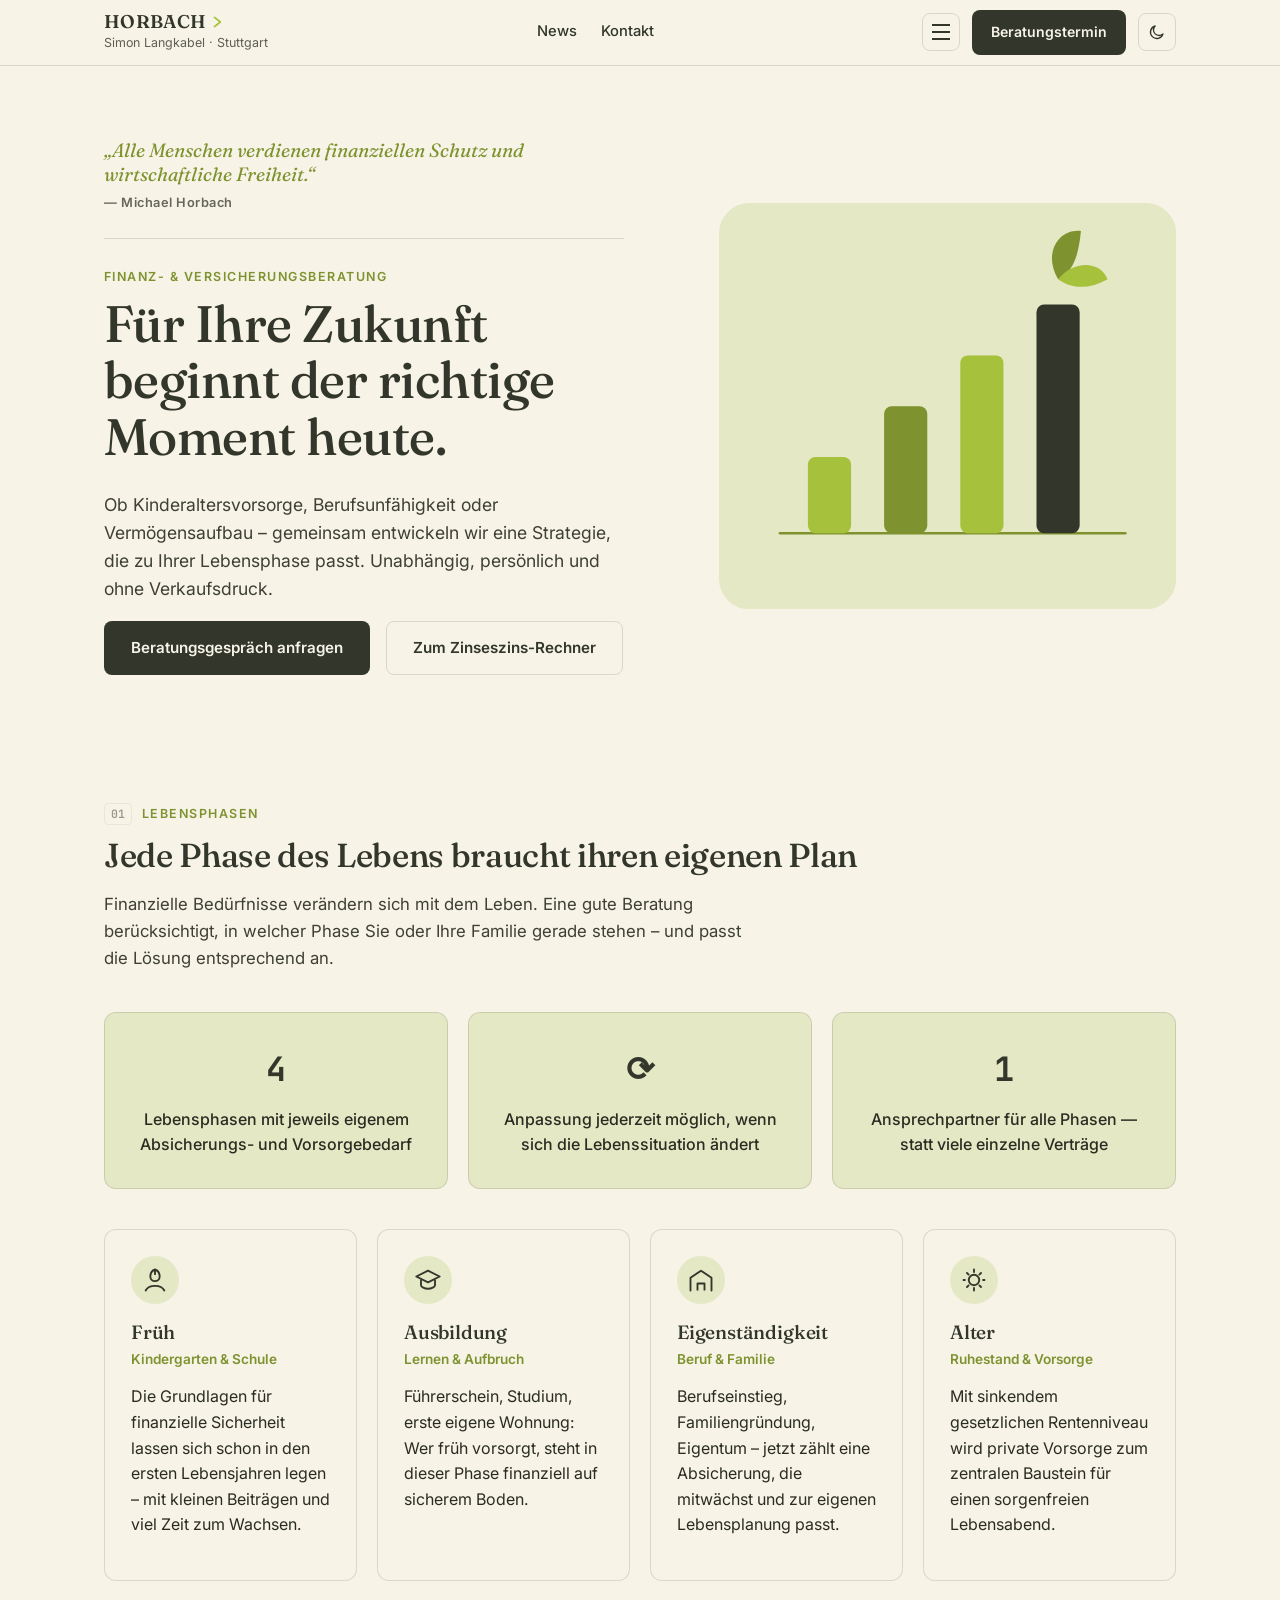
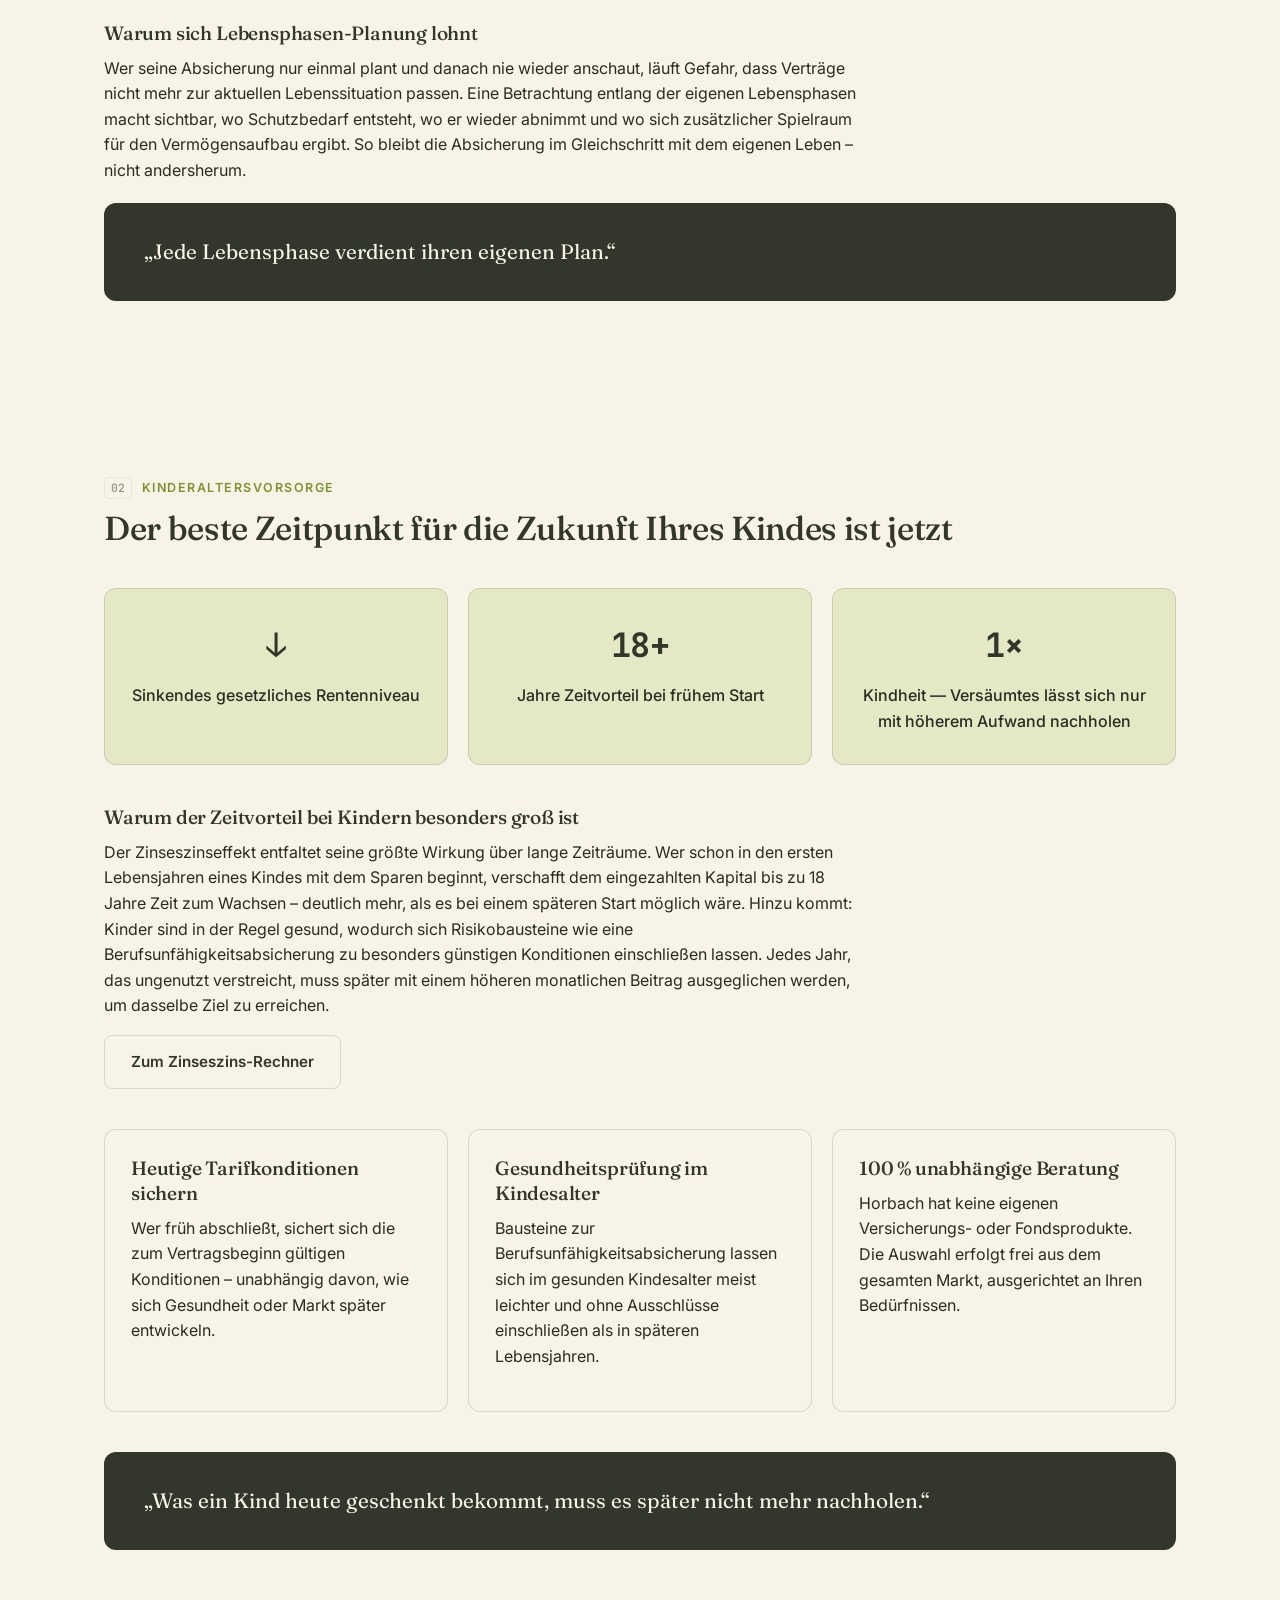
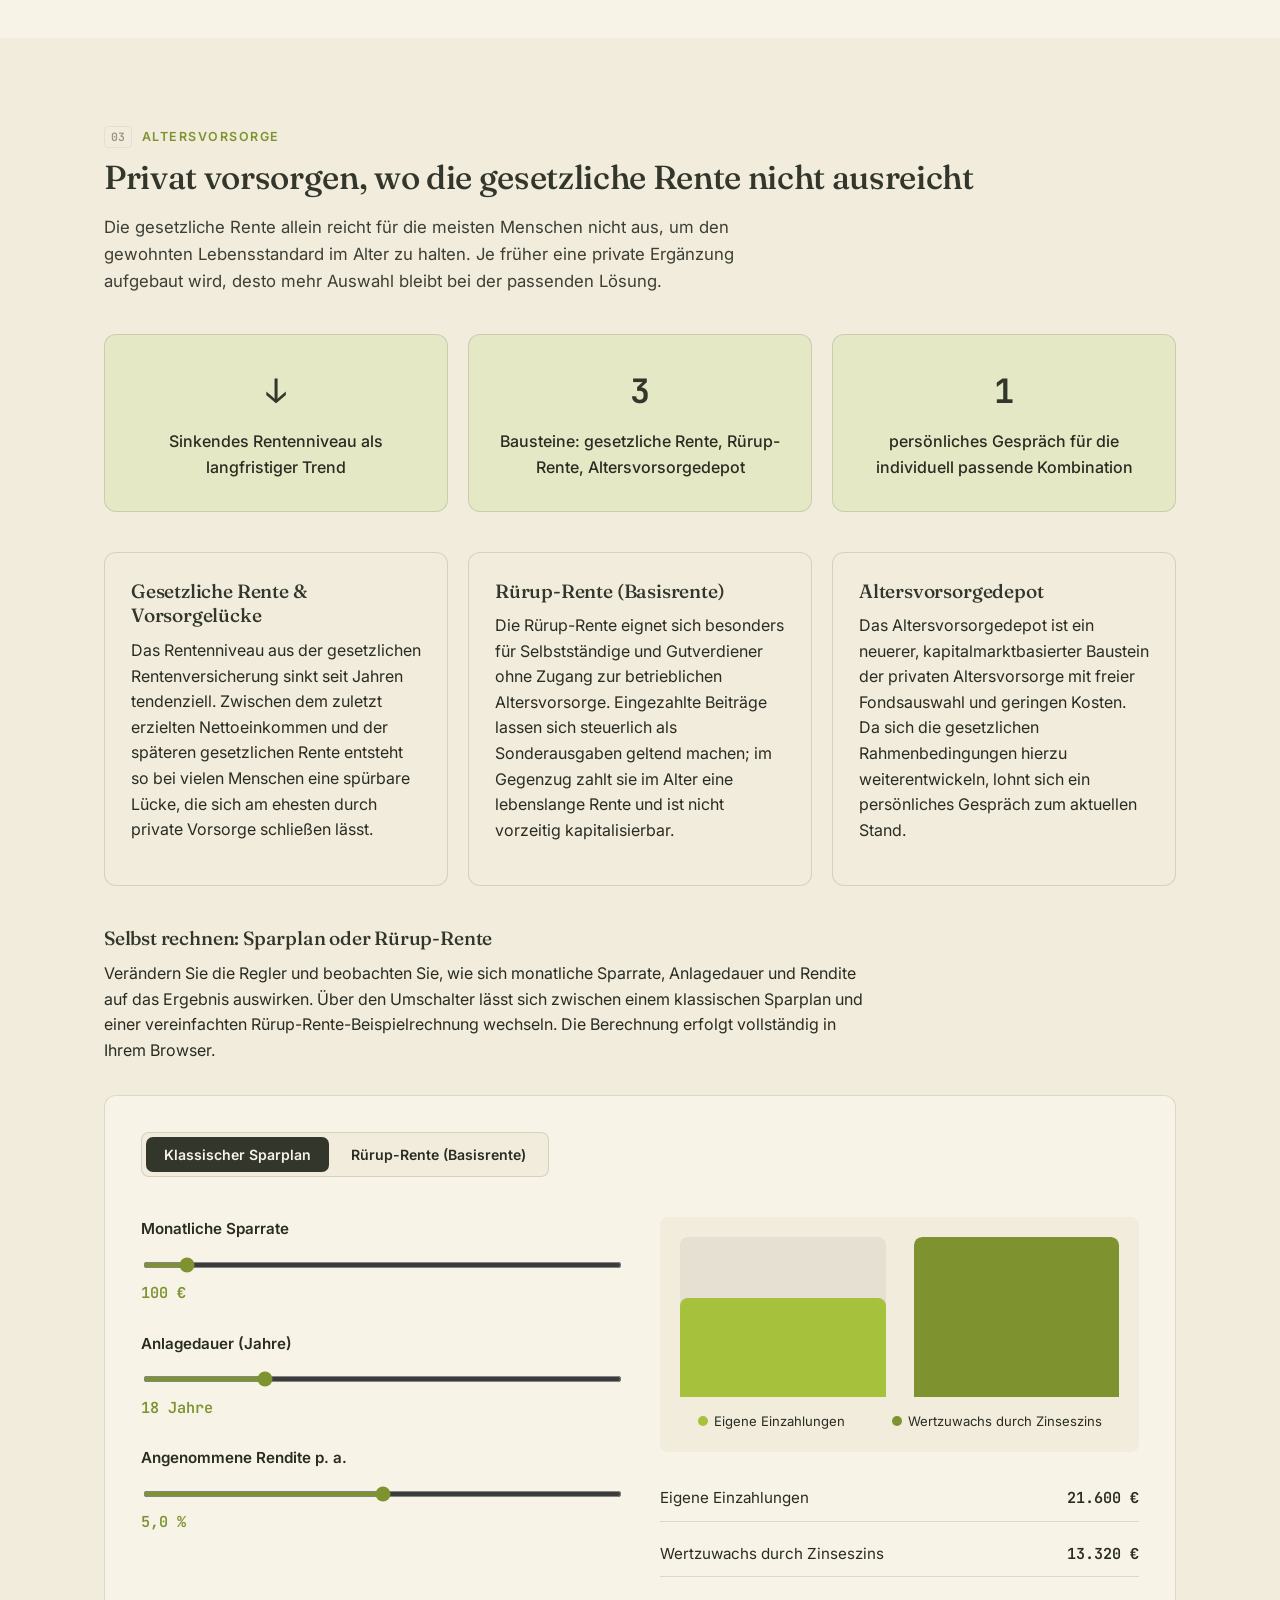
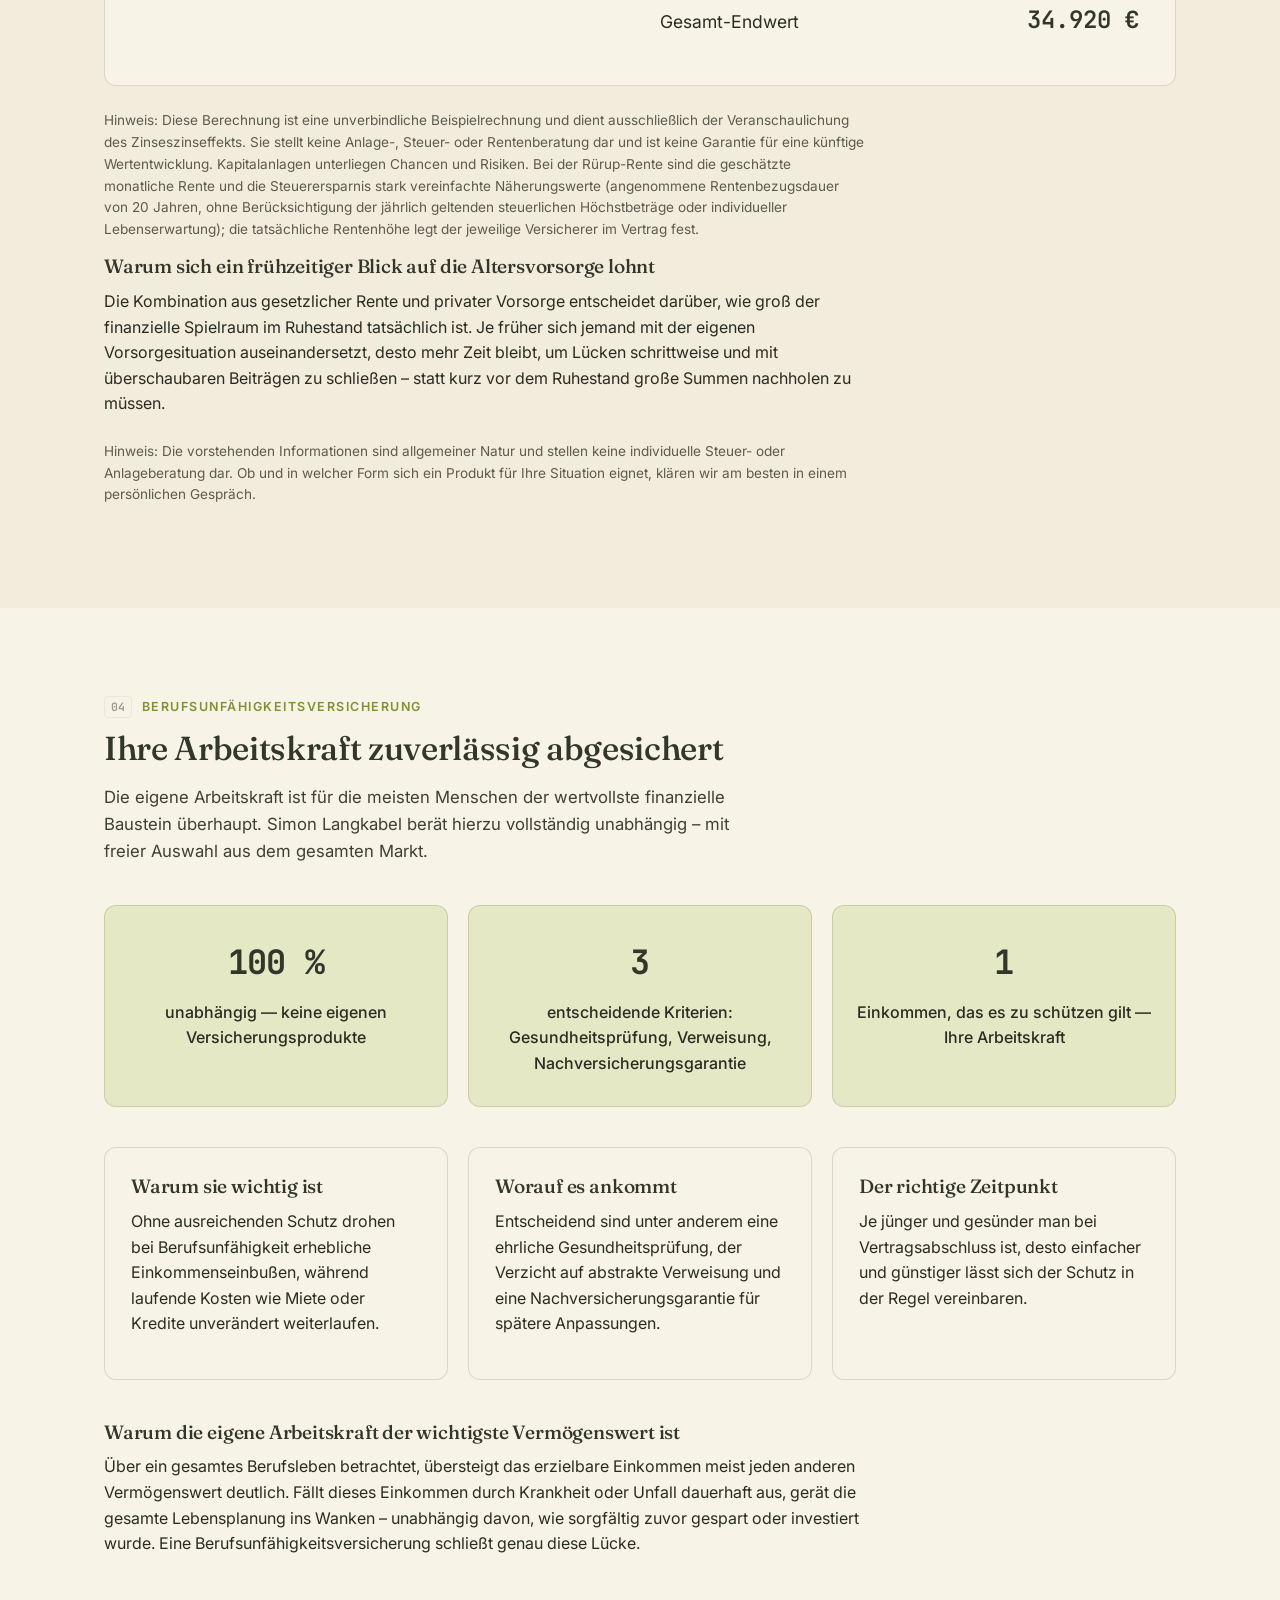
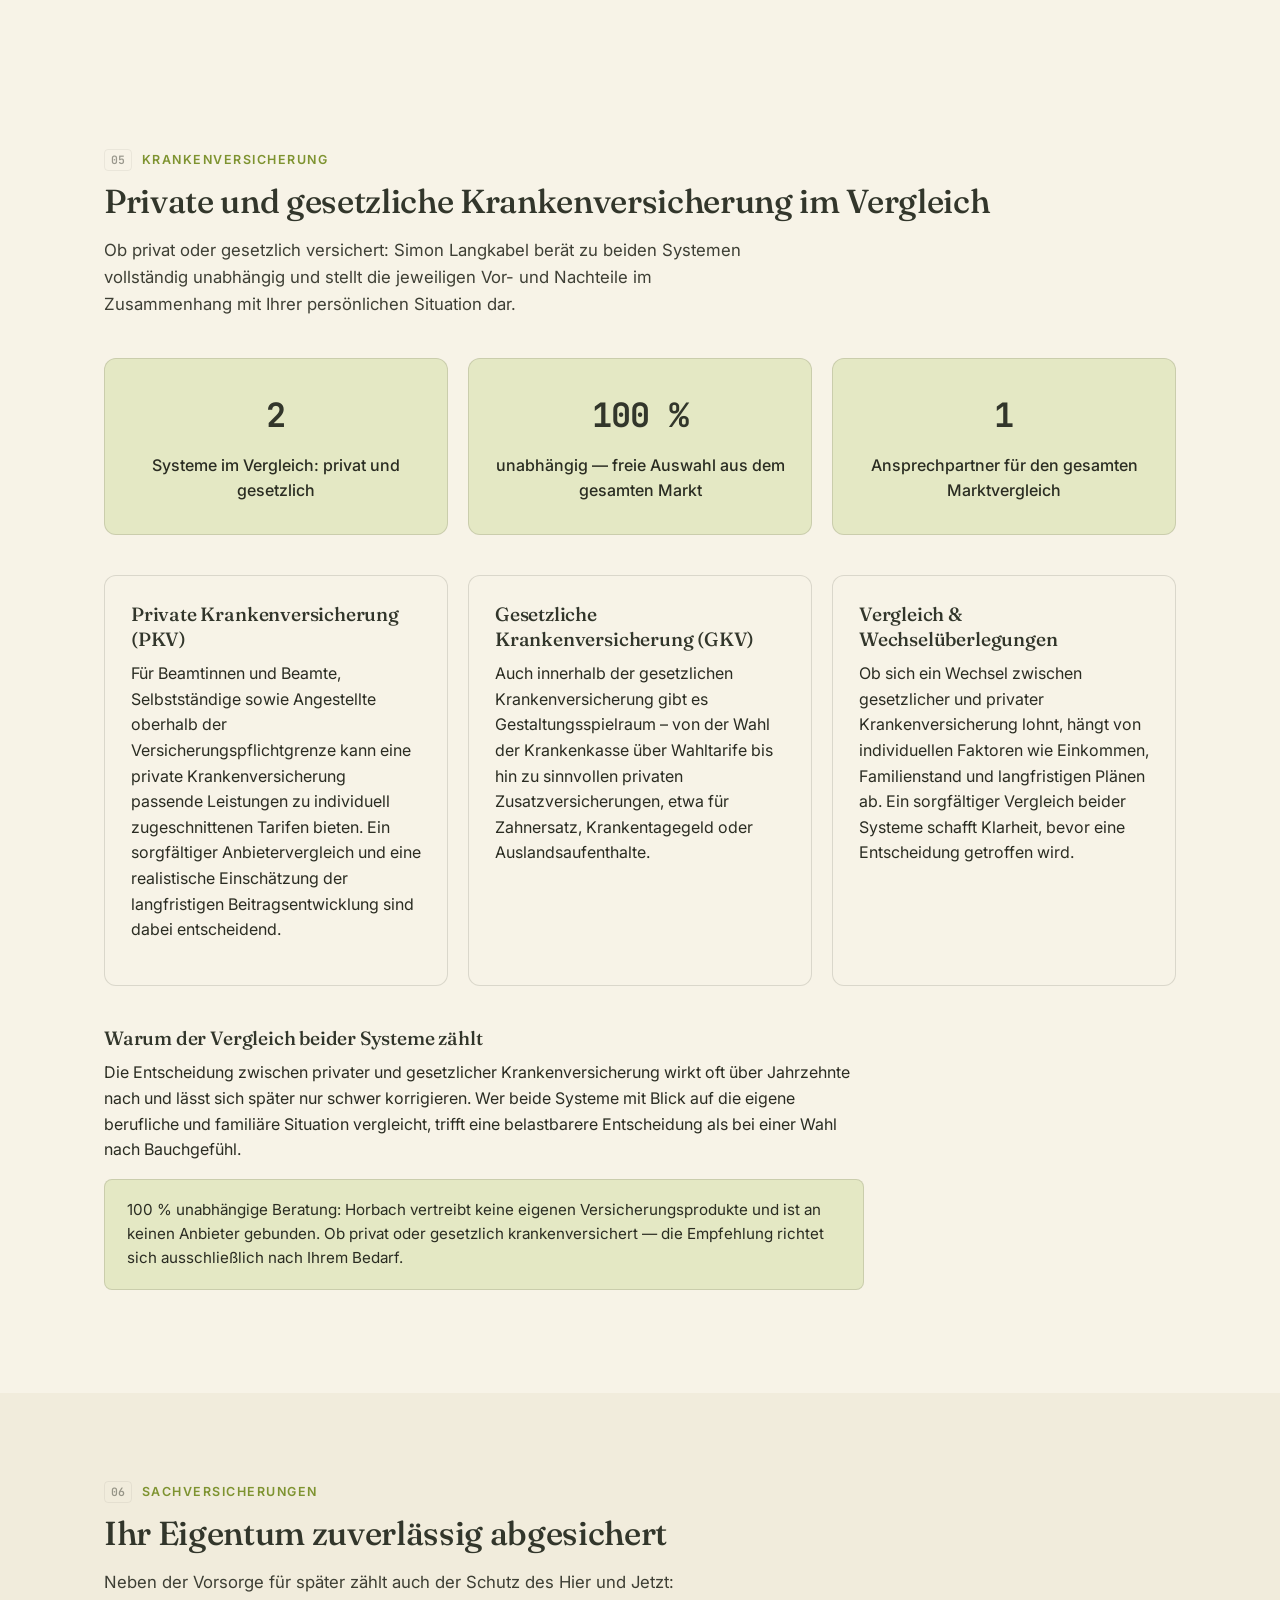
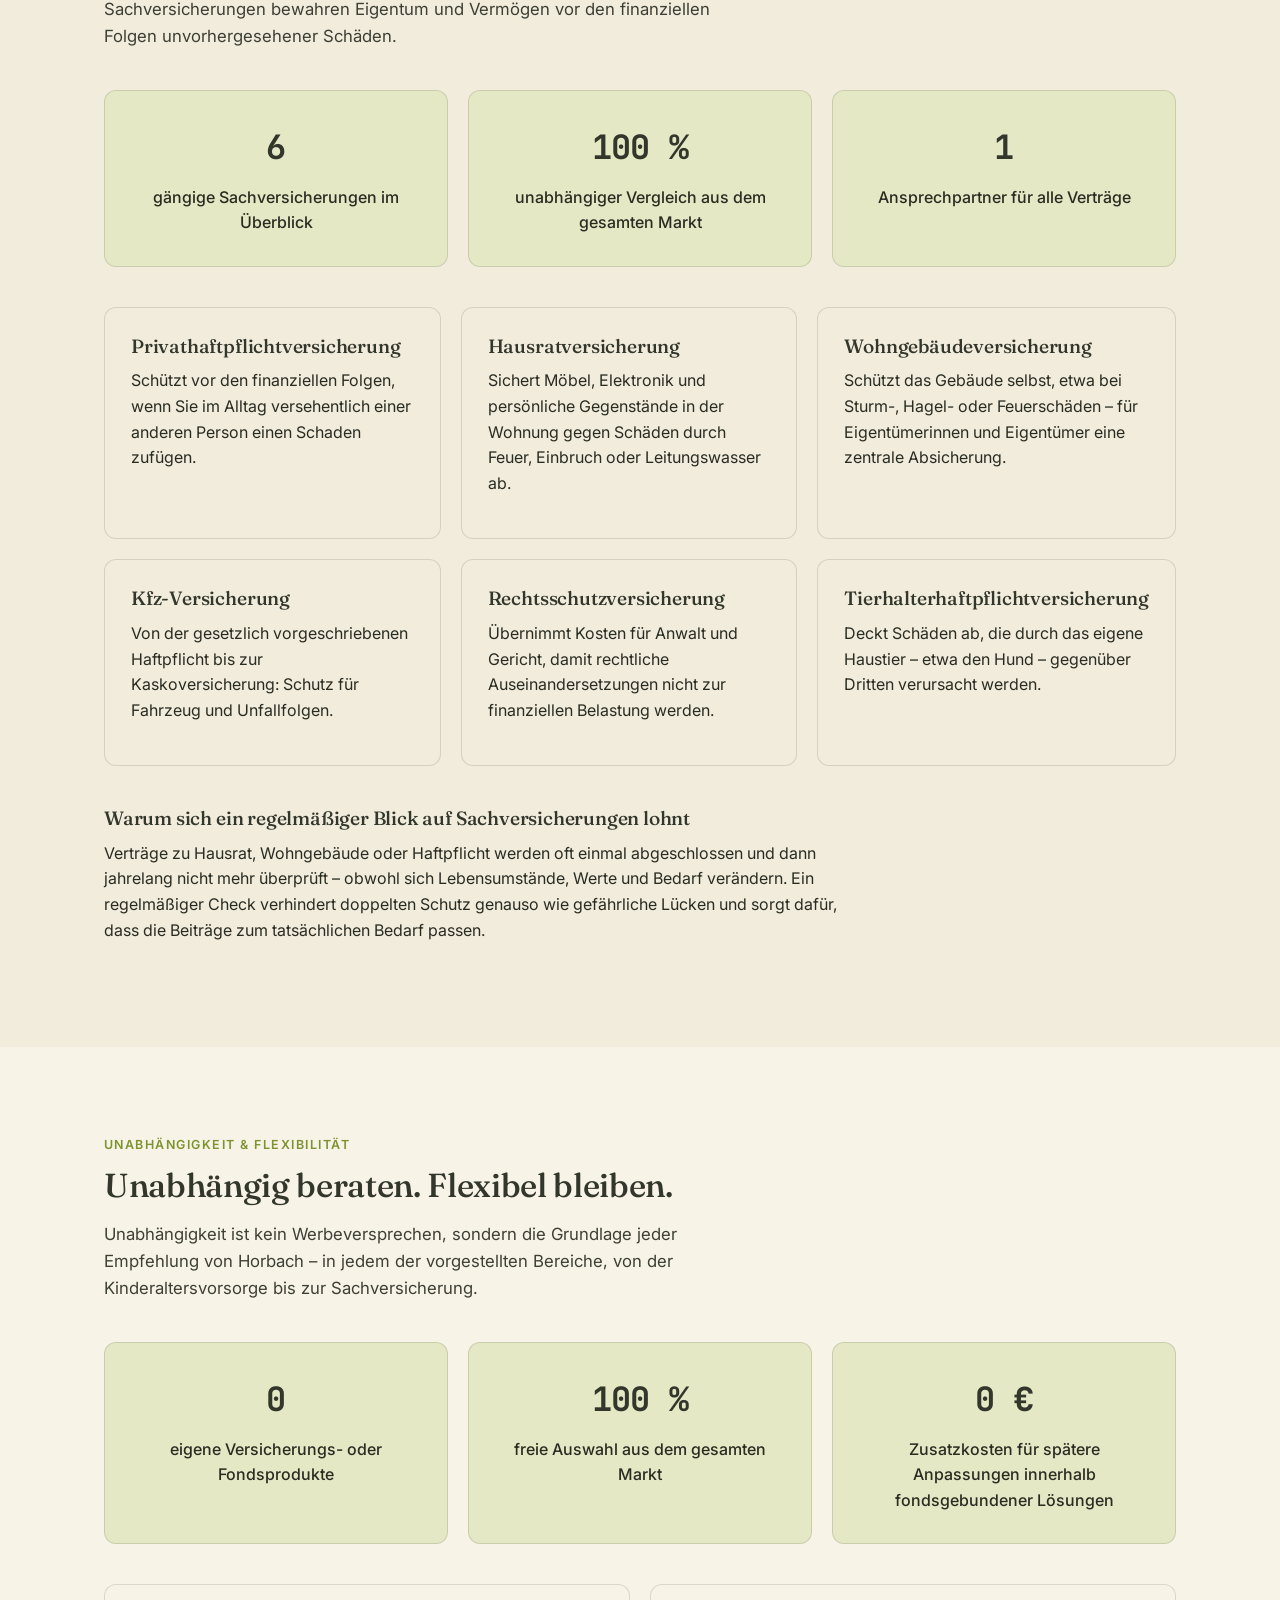
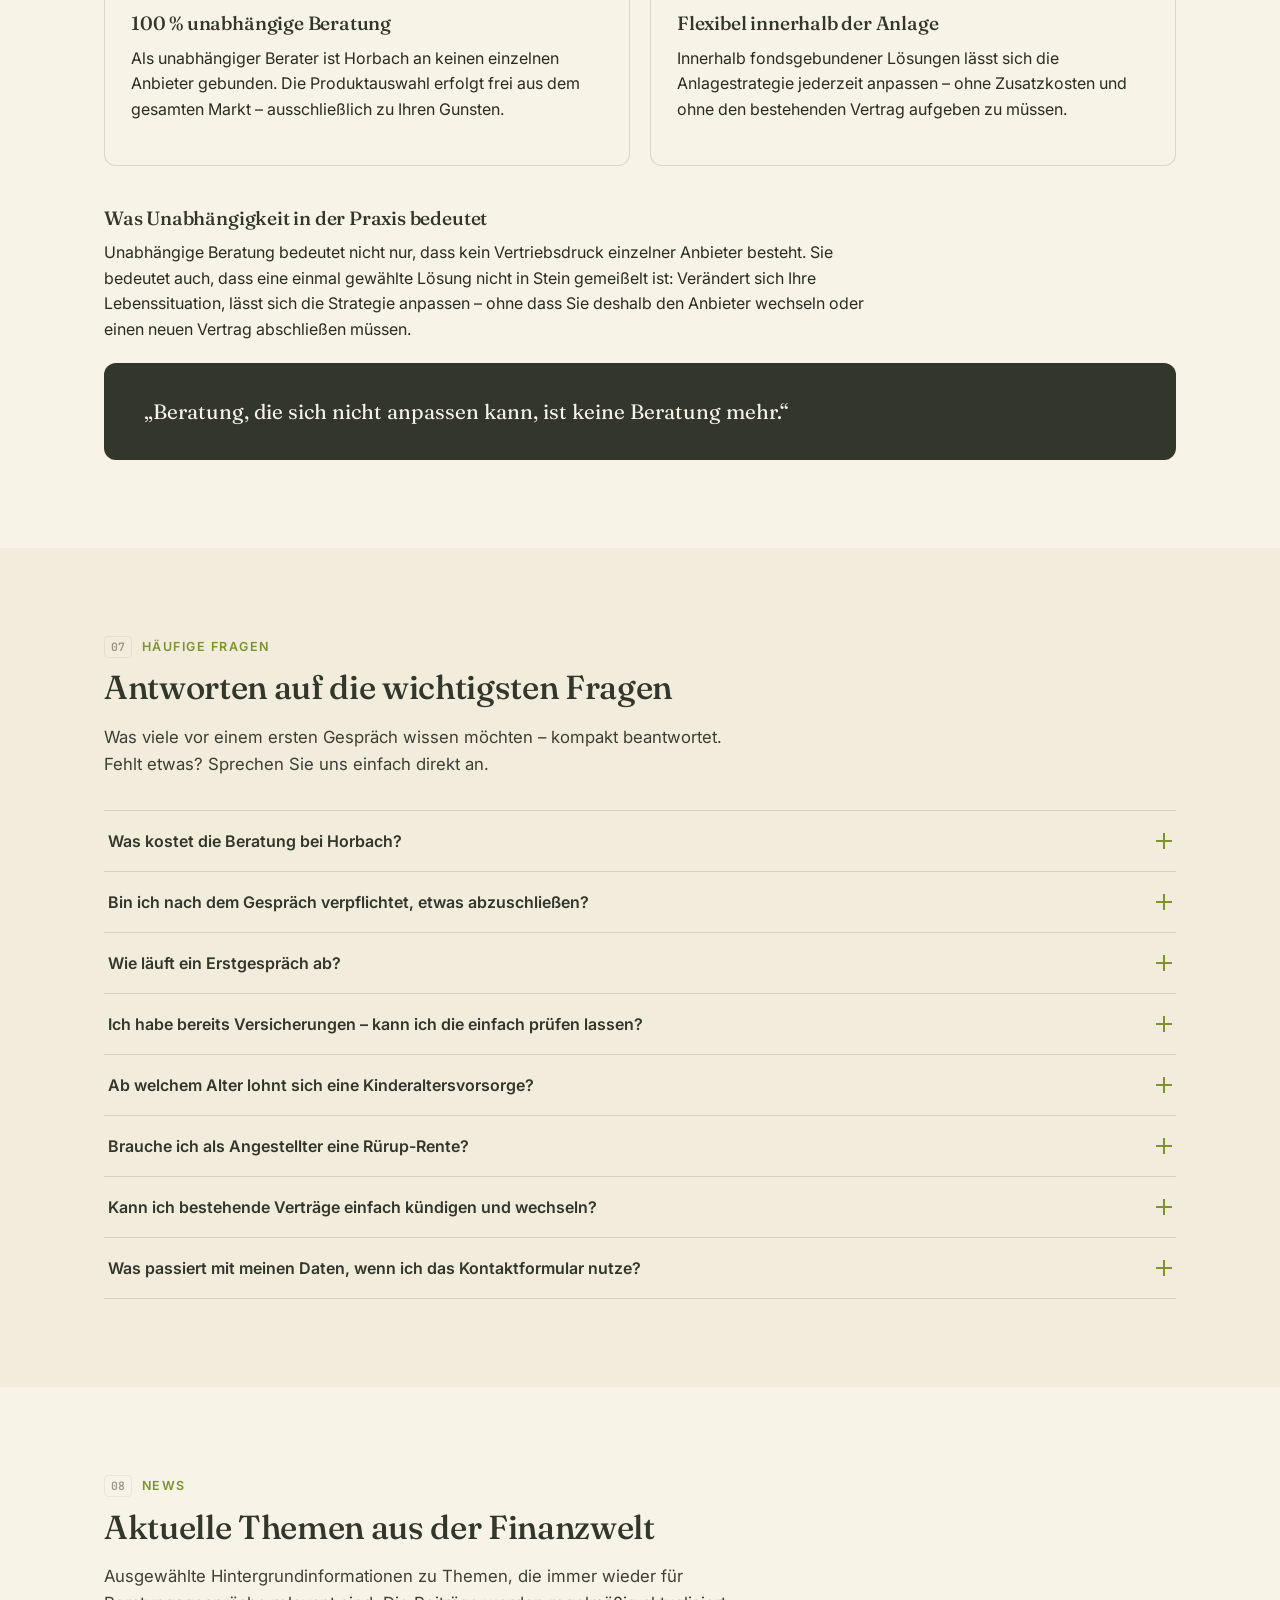
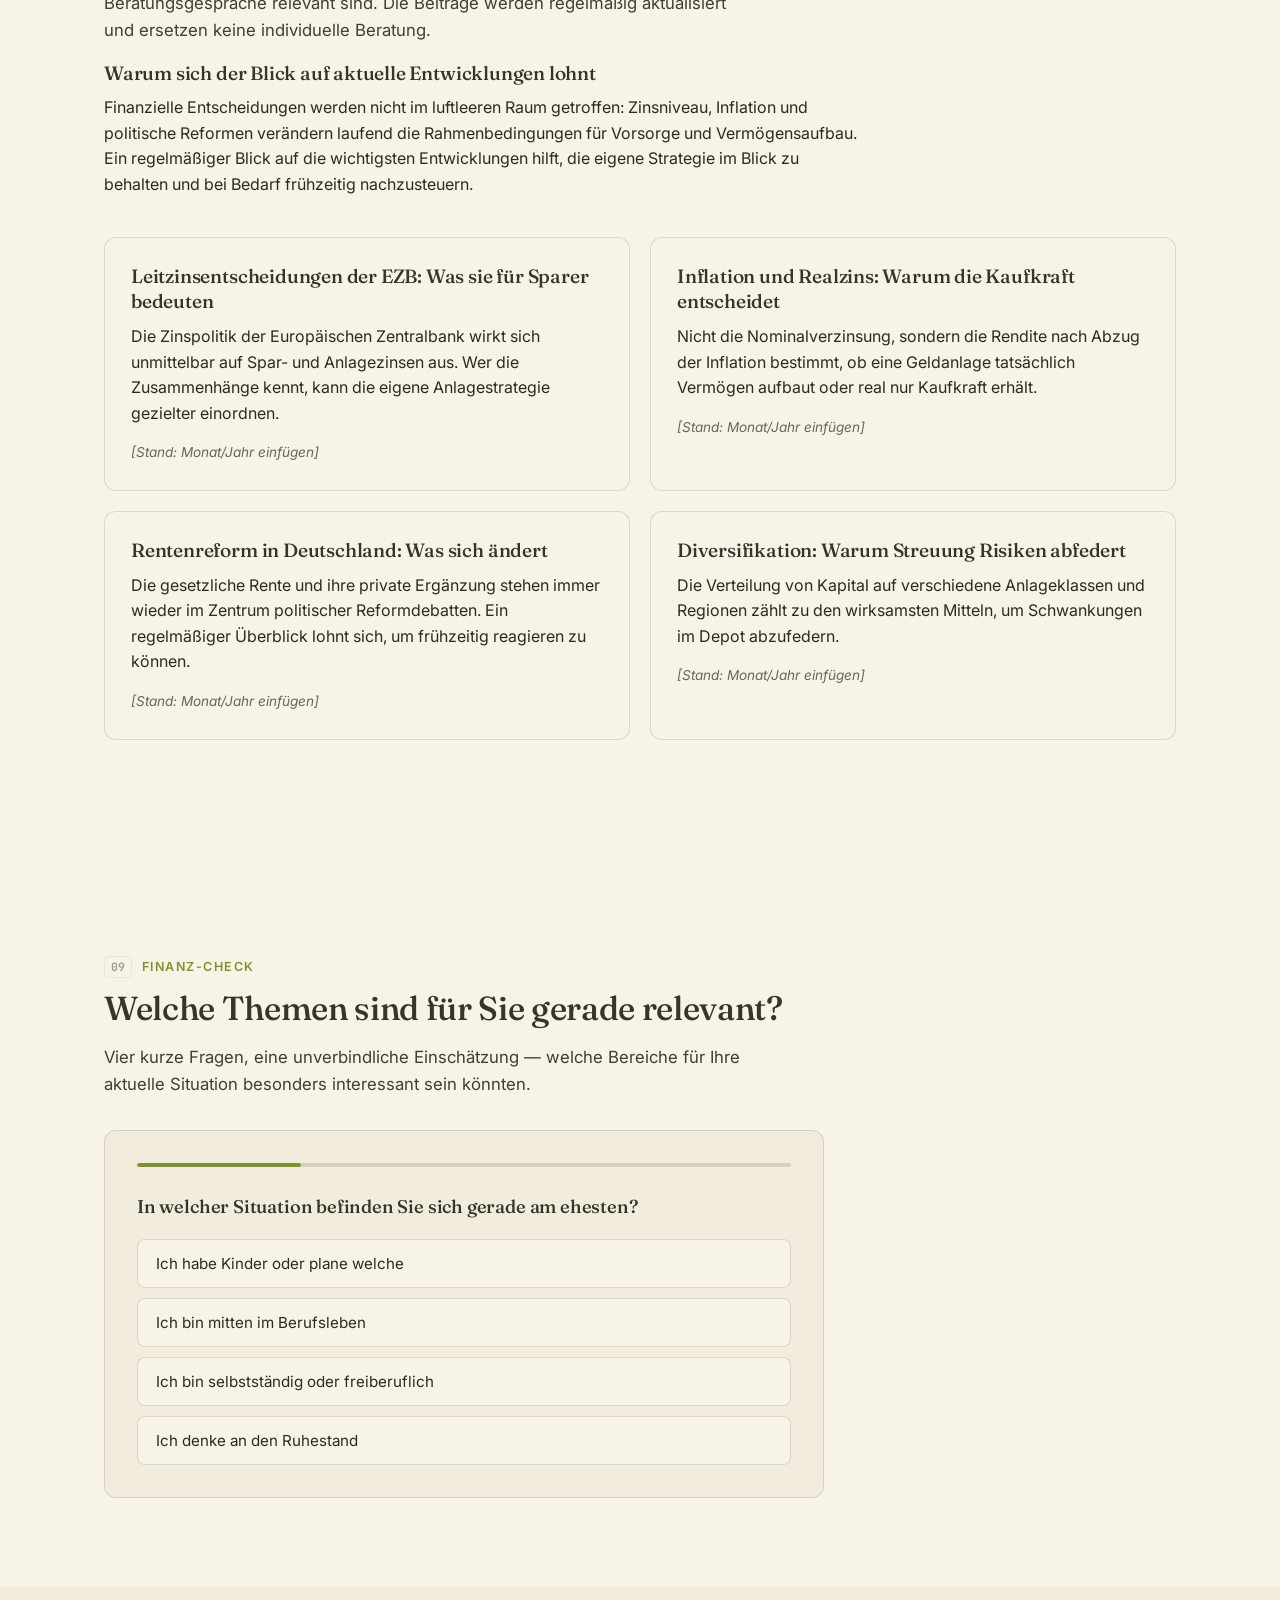
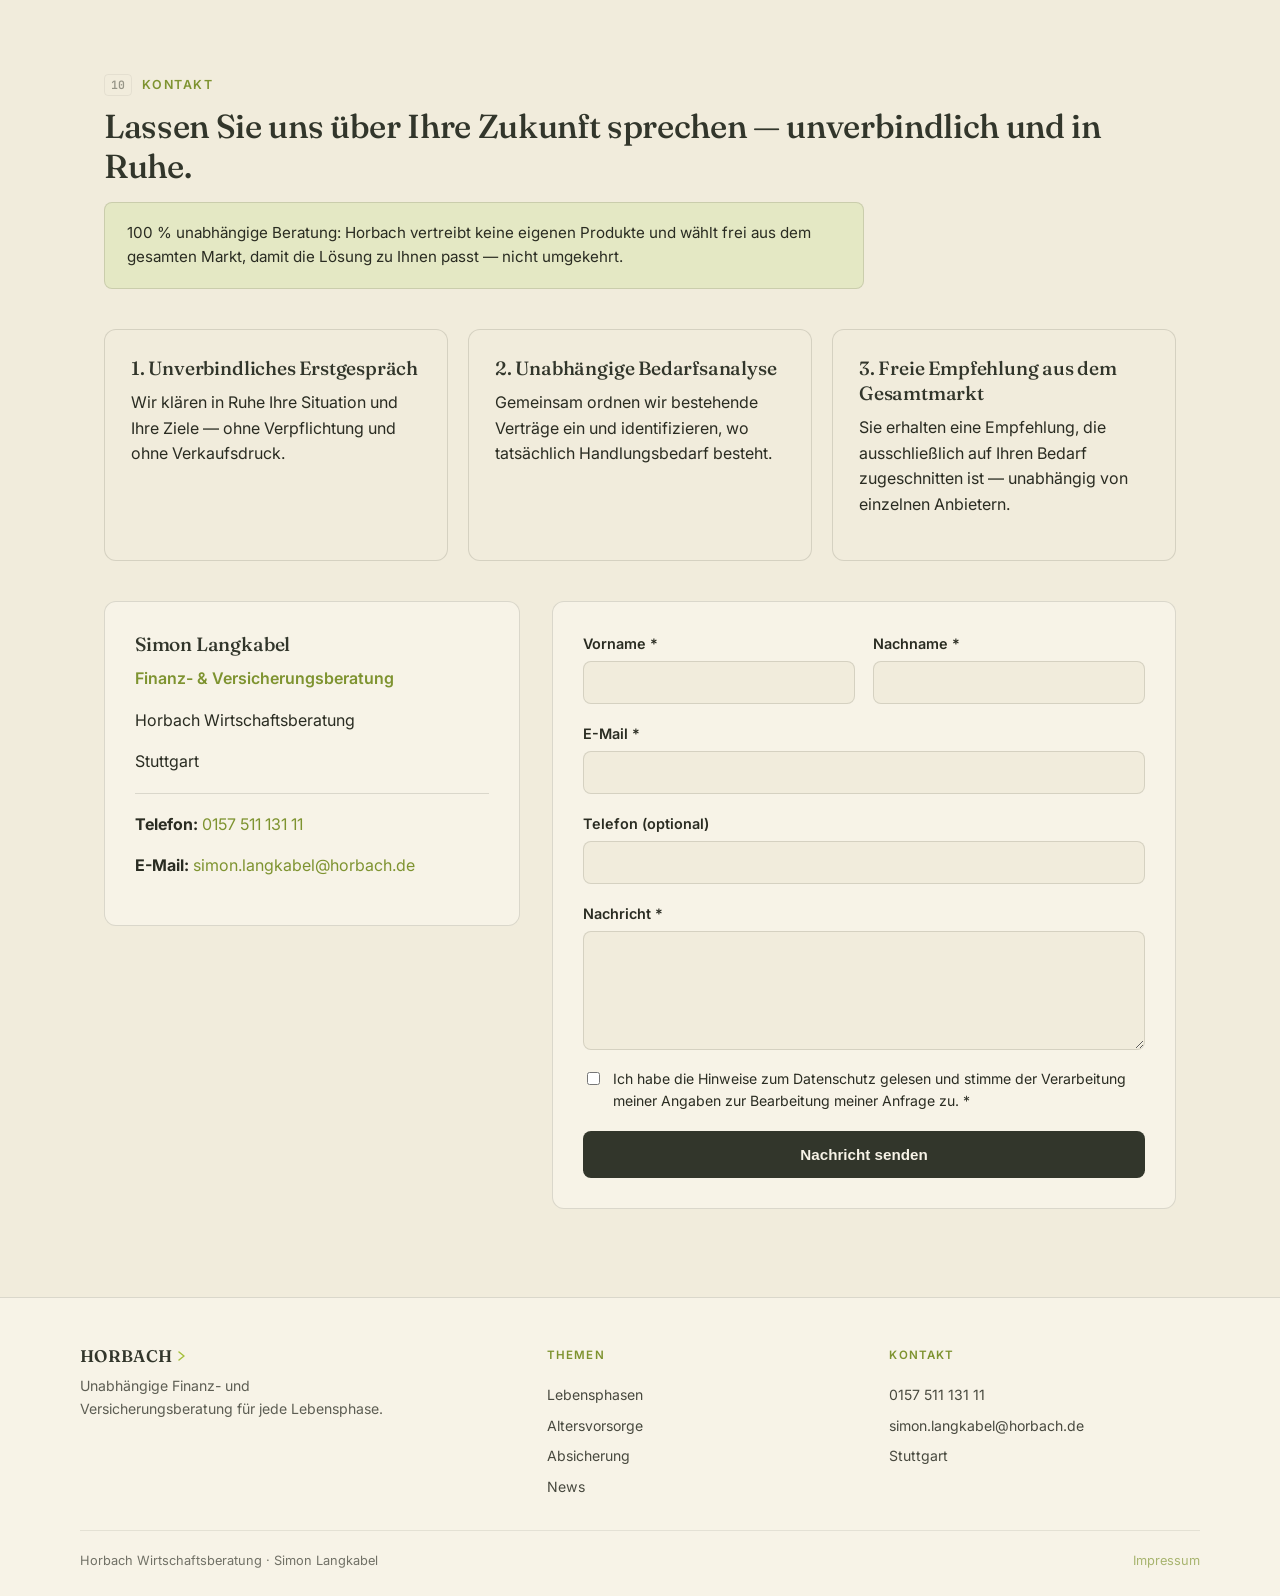
==== commit 47554152: "Add CTA button to Zinseszins-Rechner in Kinderaltersvorsorge section Links from the compounding-inte" ====
--- a/index.html
+++ b/index.html
@@ -254,6 +254,7 @@
           Jedes Jahr, das ungenutzt verstreicht, muss später mit einem höheren monatlichen Beitrag
           ausgeglichen werden, um dasselbe Ziel zu erreichen.
         </p>
+        <a class="btn btn-ghost" href="#rechner">Zum Zinseszins-Rechner</a>
       </div>
 
       <div class="trust-grid">
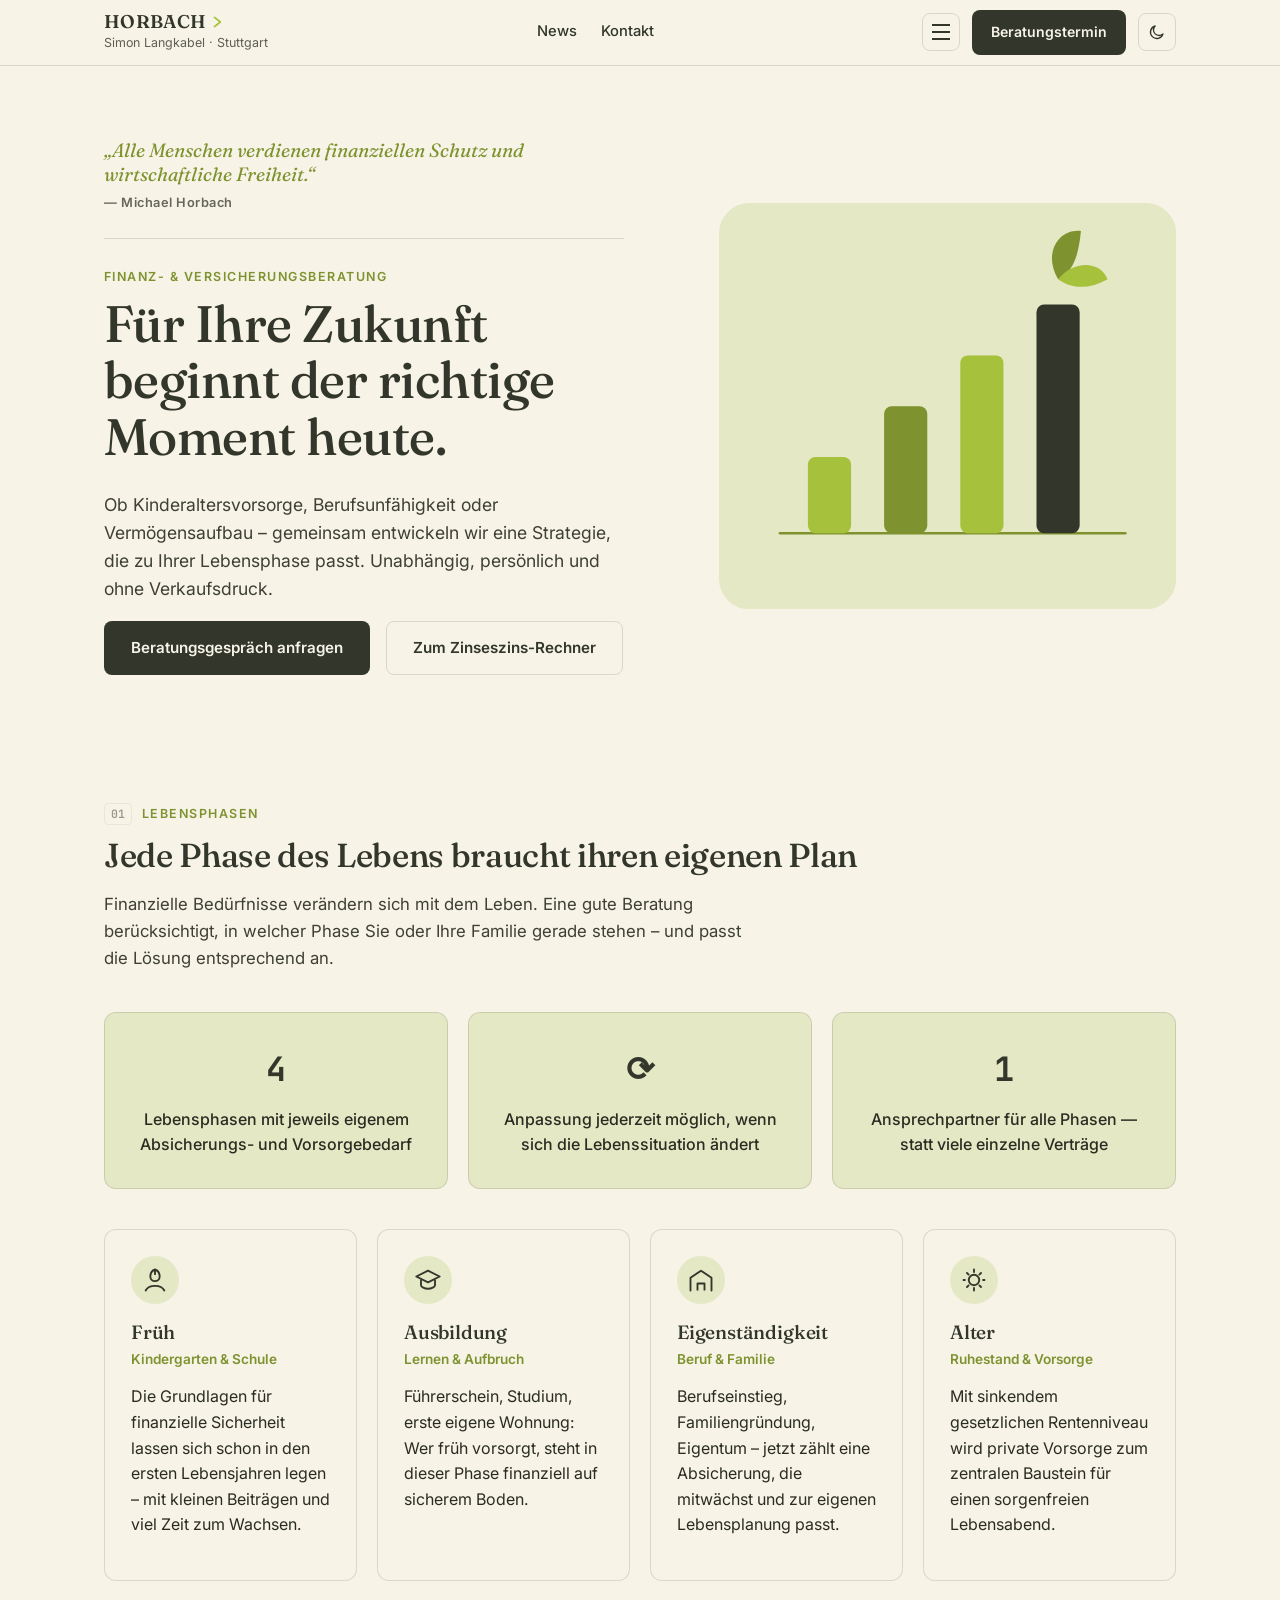
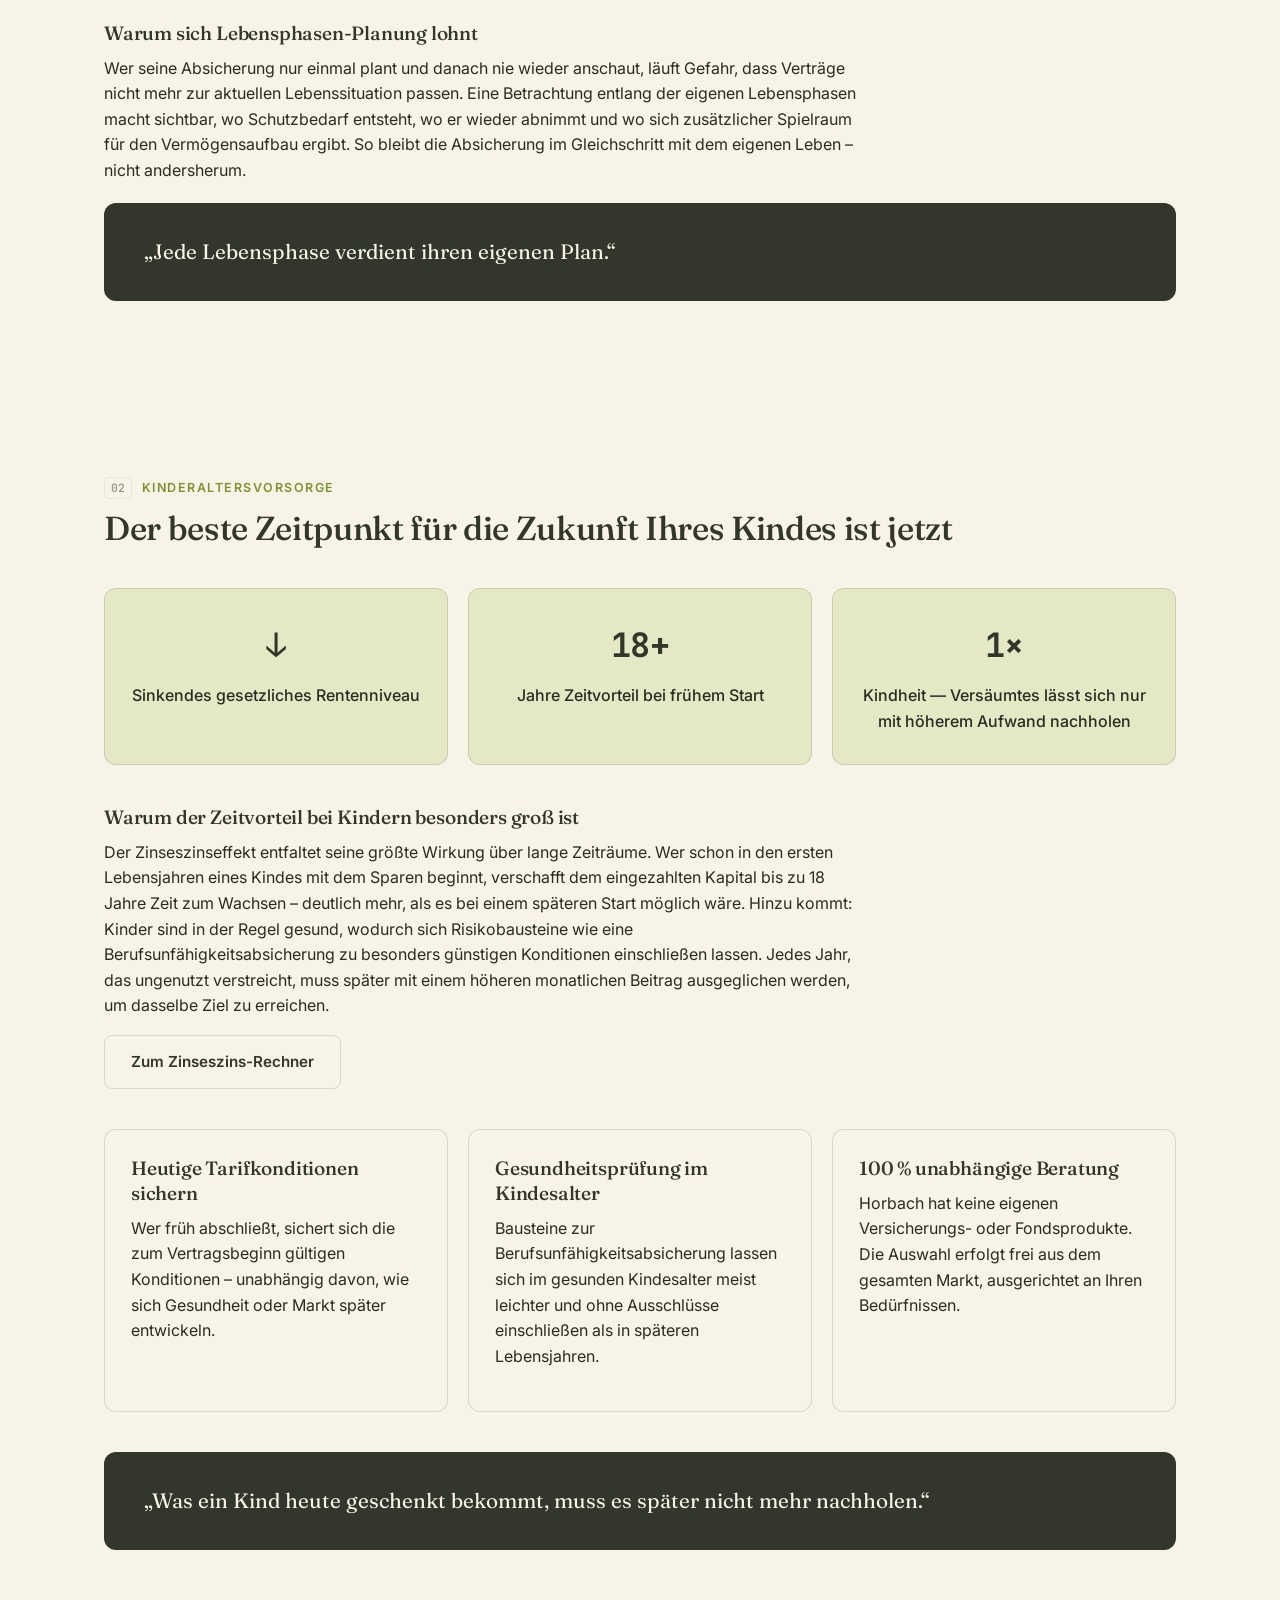
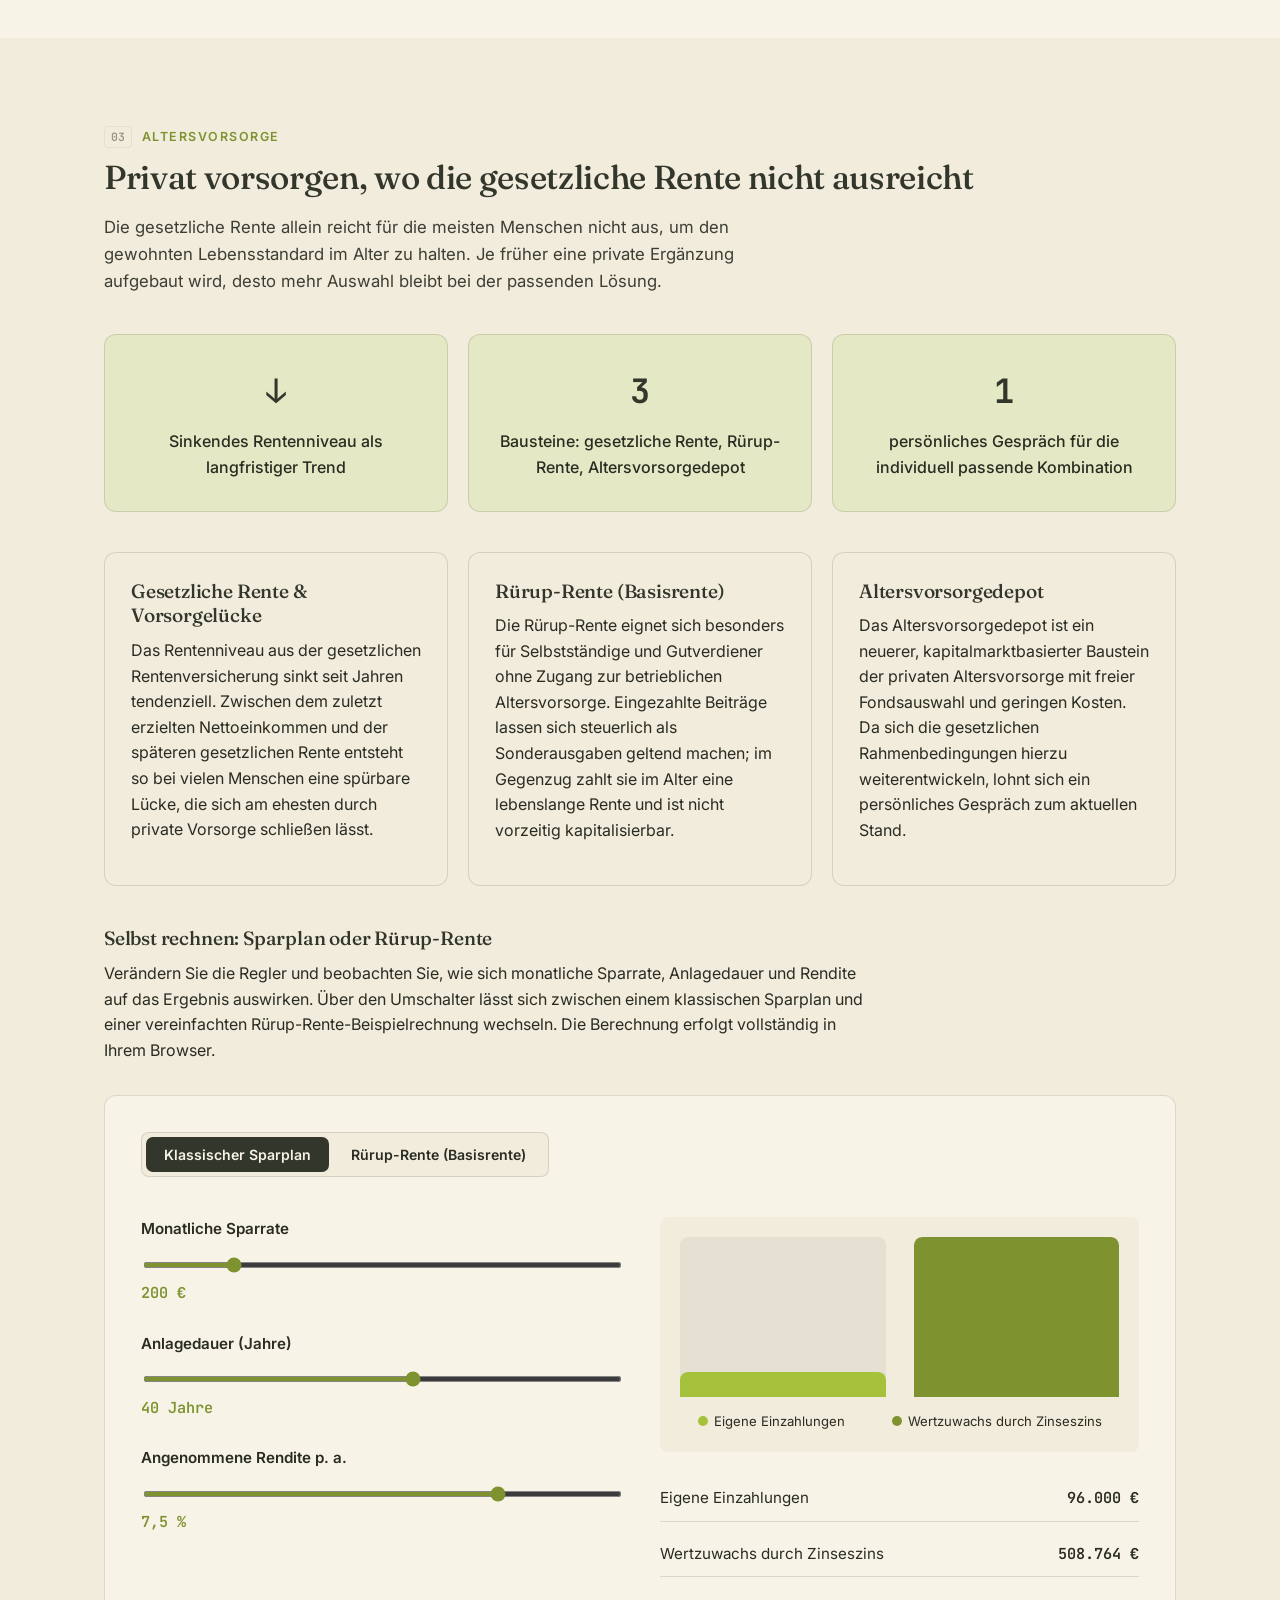
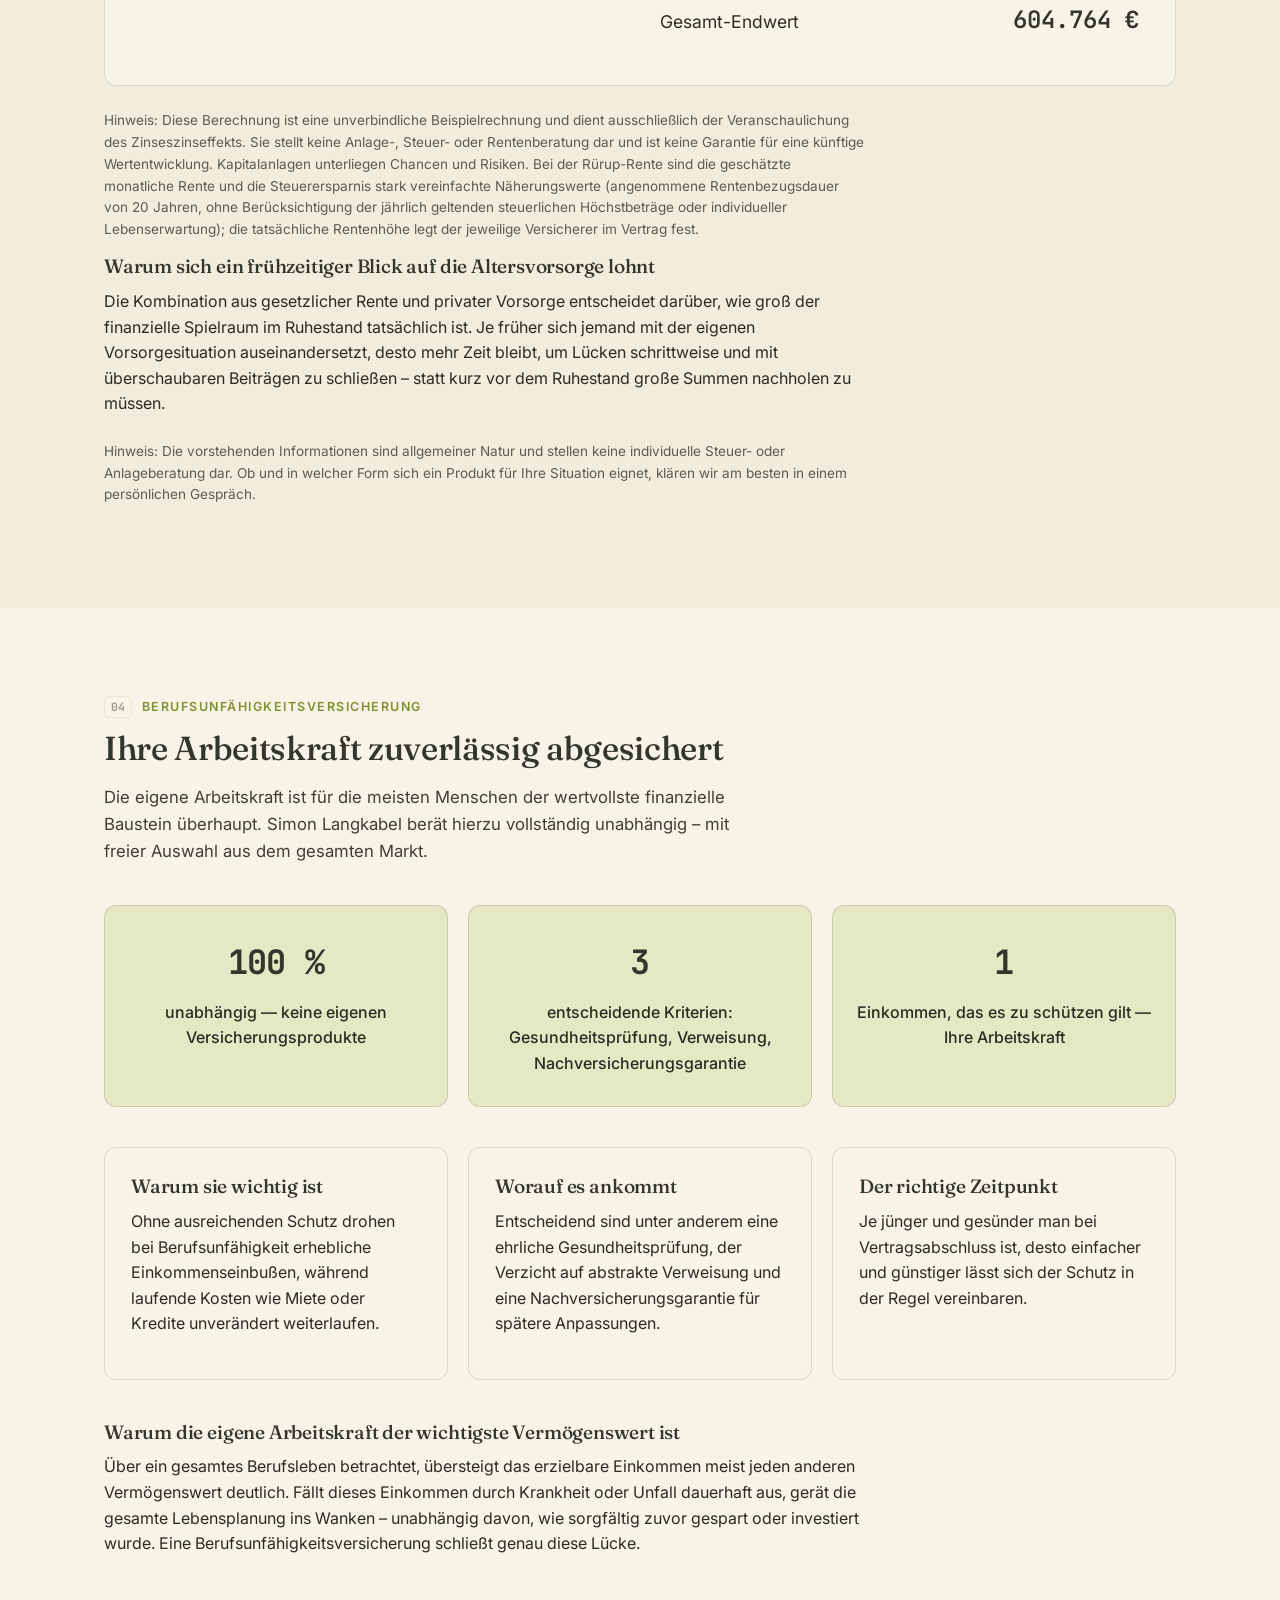
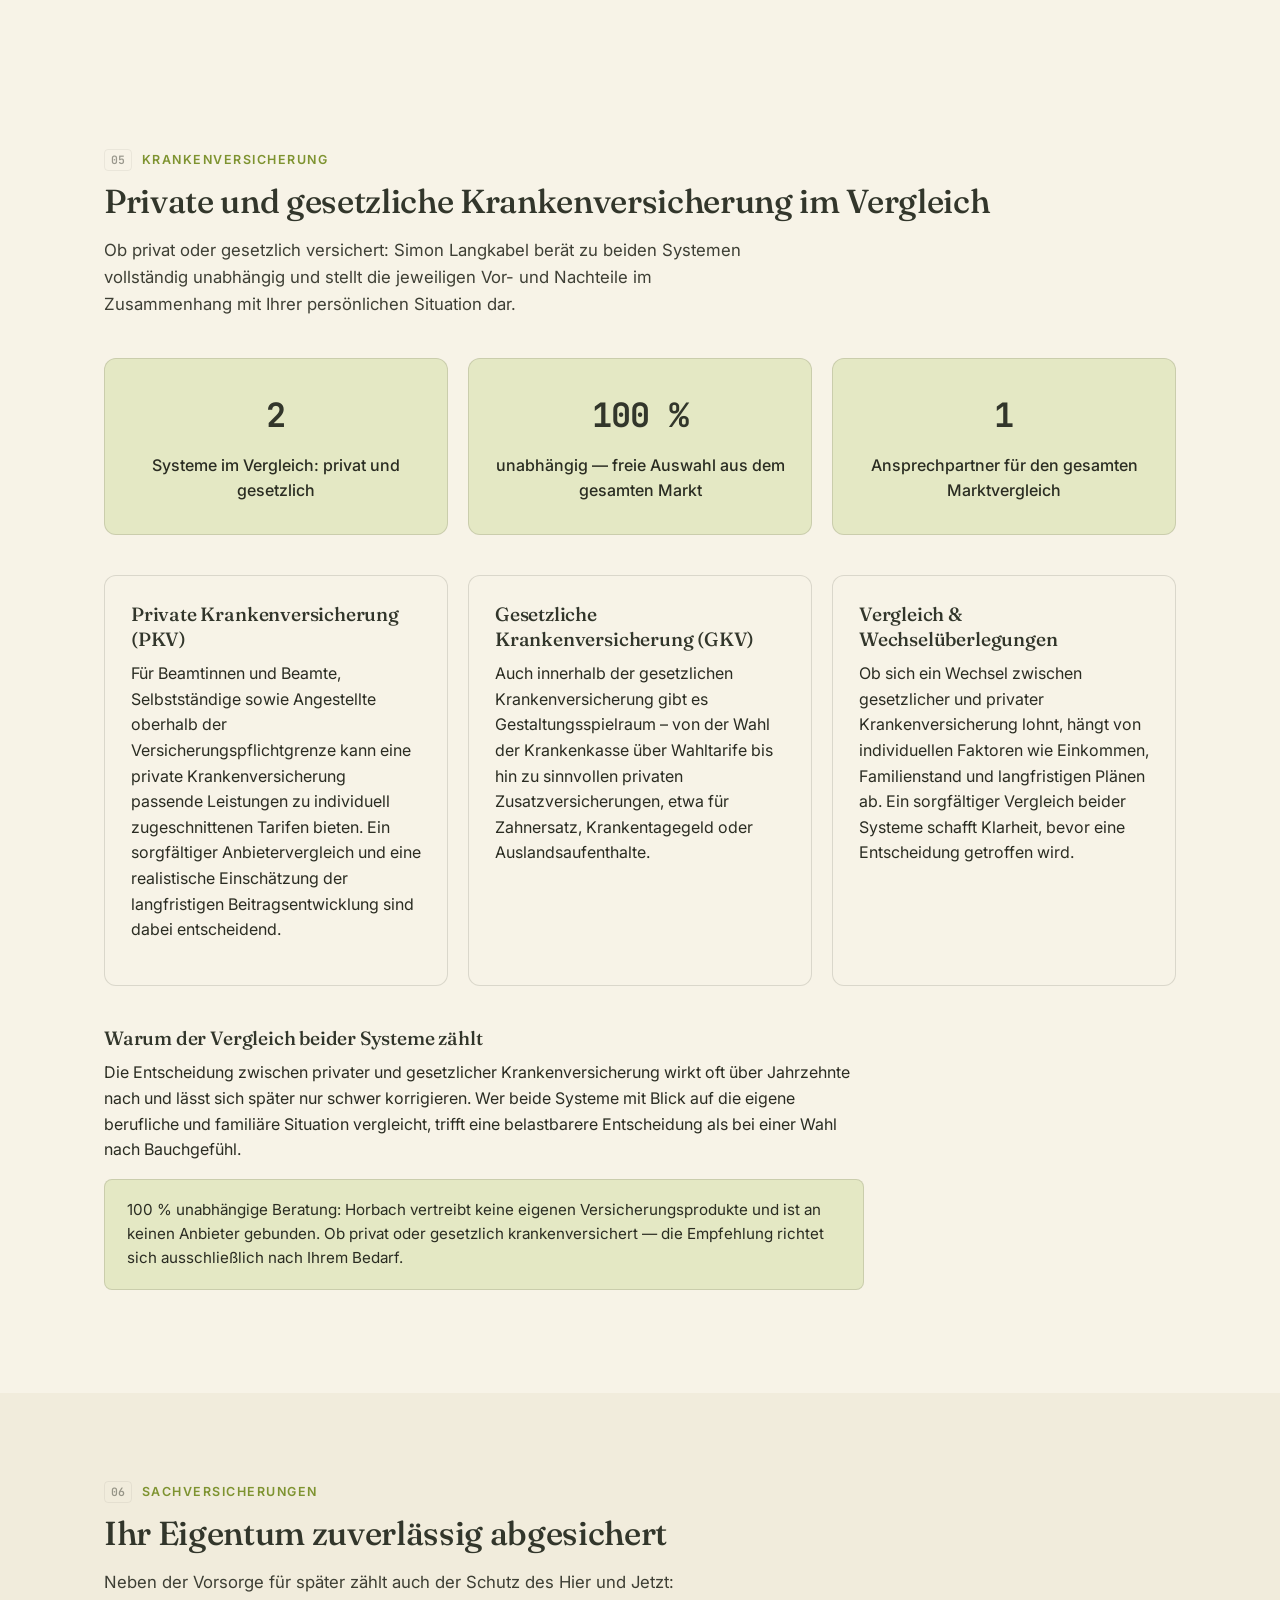
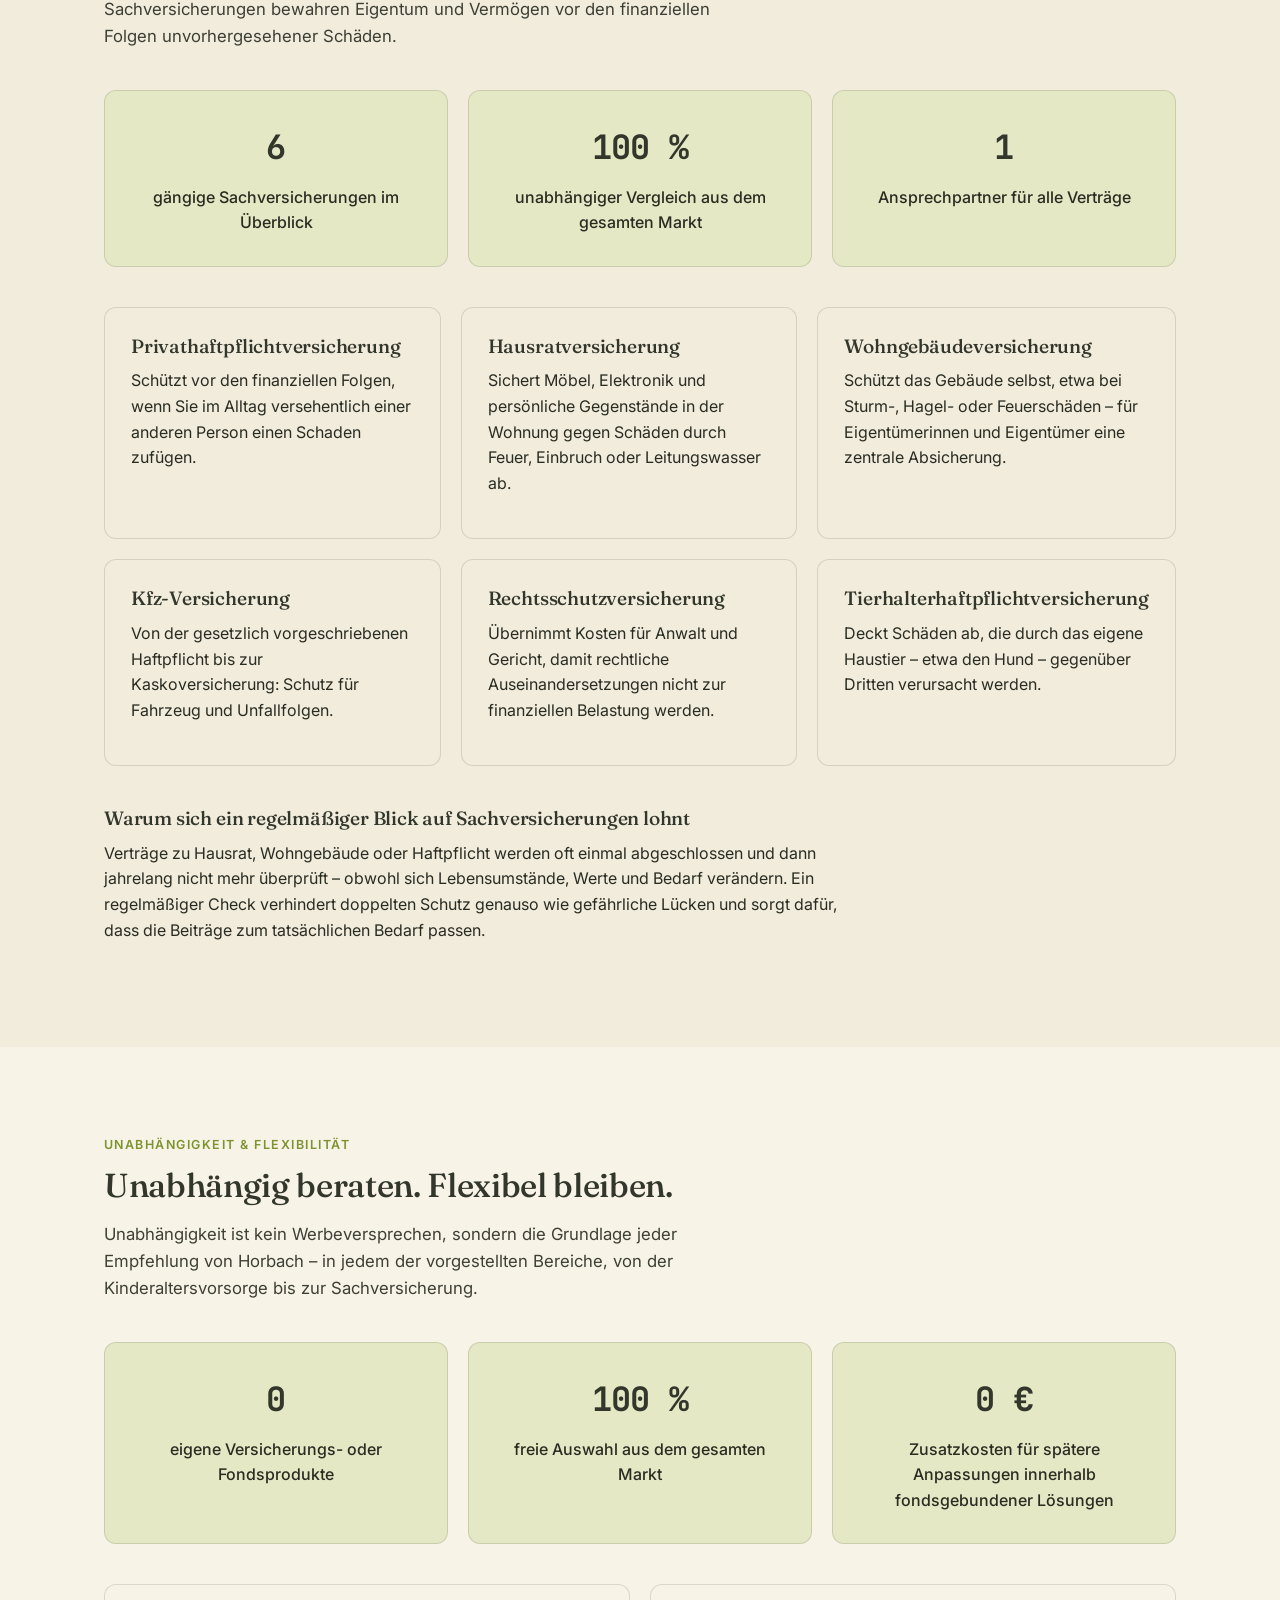
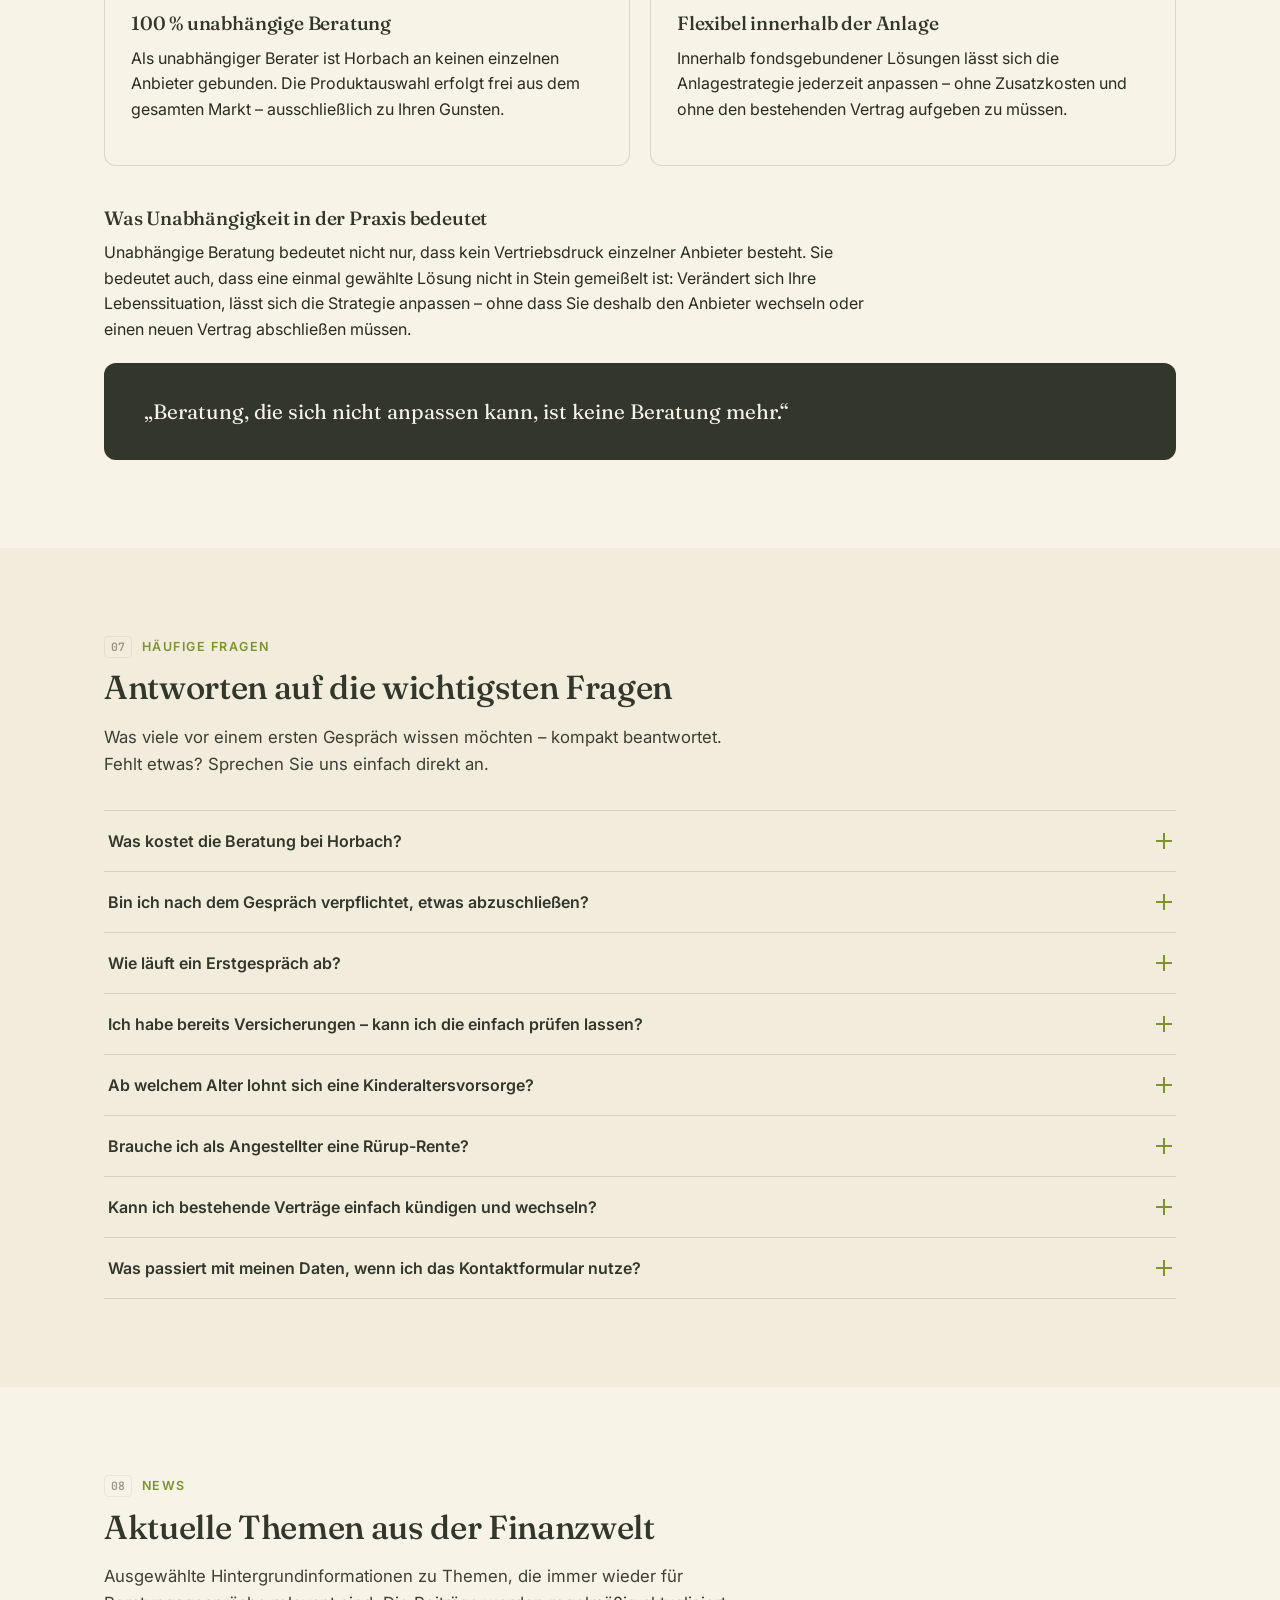
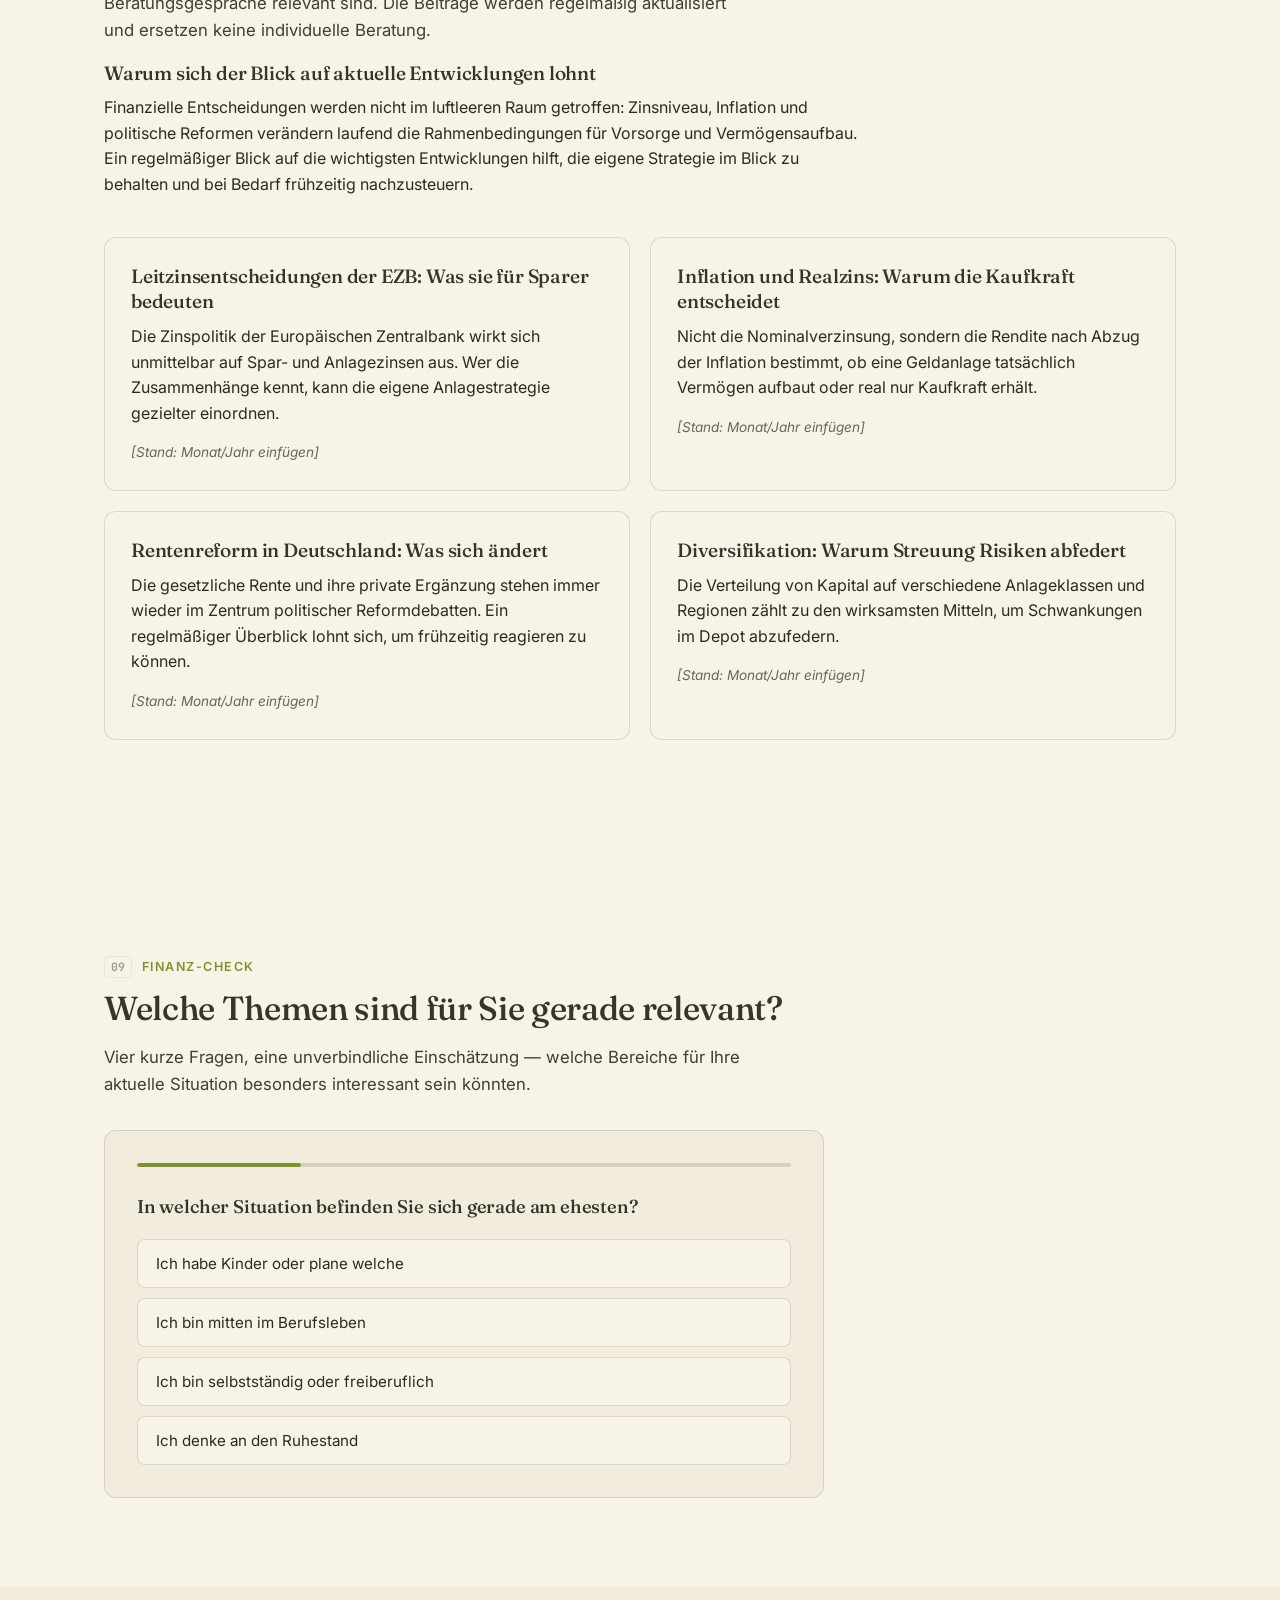
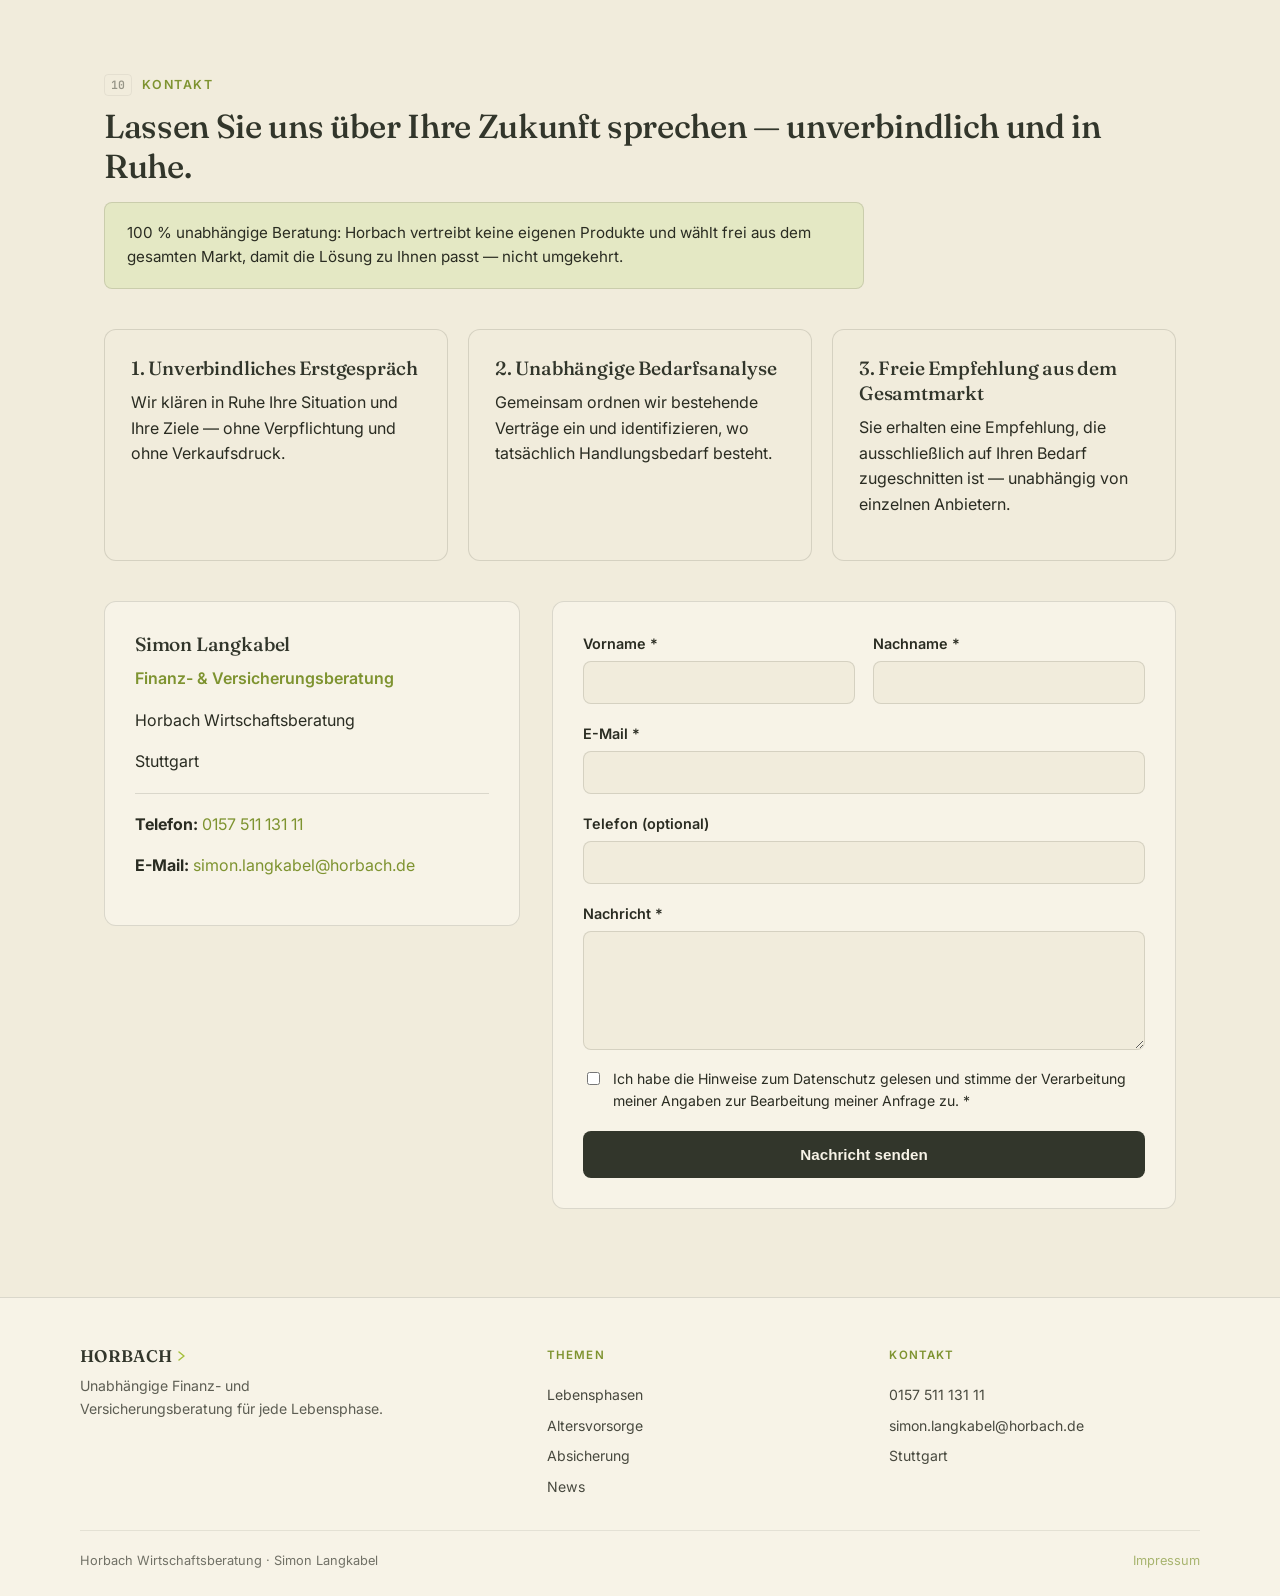
==== commit 389e7376: "Change default calculator values to 200€/40 Jahre/7,5% Co-Authored-By: Claude Sonnet 5 <noreply@anth" ====
--- a/index.html
+++ b/index.html
@@ -354,23 +354,23 @@
 
           <div class="control">
             <label for="rate-input">Monatliche Sparrate</label>
-            <input type="range" id="rate-input" min="25" max="1000" step="5" value="100"
+            <input type="range" id="rate-input" min="25" max="1000" step="5" value="200"
                    aria-describedby="rate-value">
-            <output id="rate-value" for="rate-input">100&nbsp;€</output>
+            <output id="rate-value" for="rate-input">200&nbsp;€</output>
           </div>
 
           <div class="control">
             <label for="years-input">Anlagedauer (Jahre)</label>
-            <input type="range" id="years-input" min="1" max="70" step="1" value="18"
+            <input type="range" id="years-input" min="1" max="70" step="1" value="40"
                    aria-describedby="years-value">
-            <output id="years-value" for="years-input">18&nbsp;Jahre</output>
+            <output id="years-value" for="years-input">40&nbsp;Jahre</output>
           </div>
 
           <div class="control">
             <label for="return-input">Angenommene Rendite p.&nbsp;a.</label>
-            <input type="range" id="return-input" min="0" max="10" step="0.5" value="5"
+            <input type="range" id="return-input" min="0" max="10" step="0.5" value="7.5"
                    aria-describedby="return-value">
-            <output id="return-value" for="return-input">5,0&nbsp;%</output>
+            <output id="return-value" for="return-input">7,5&nbsp;%</output>
           </div>
 
           <div class="control" id="control-taxrate" hidden>
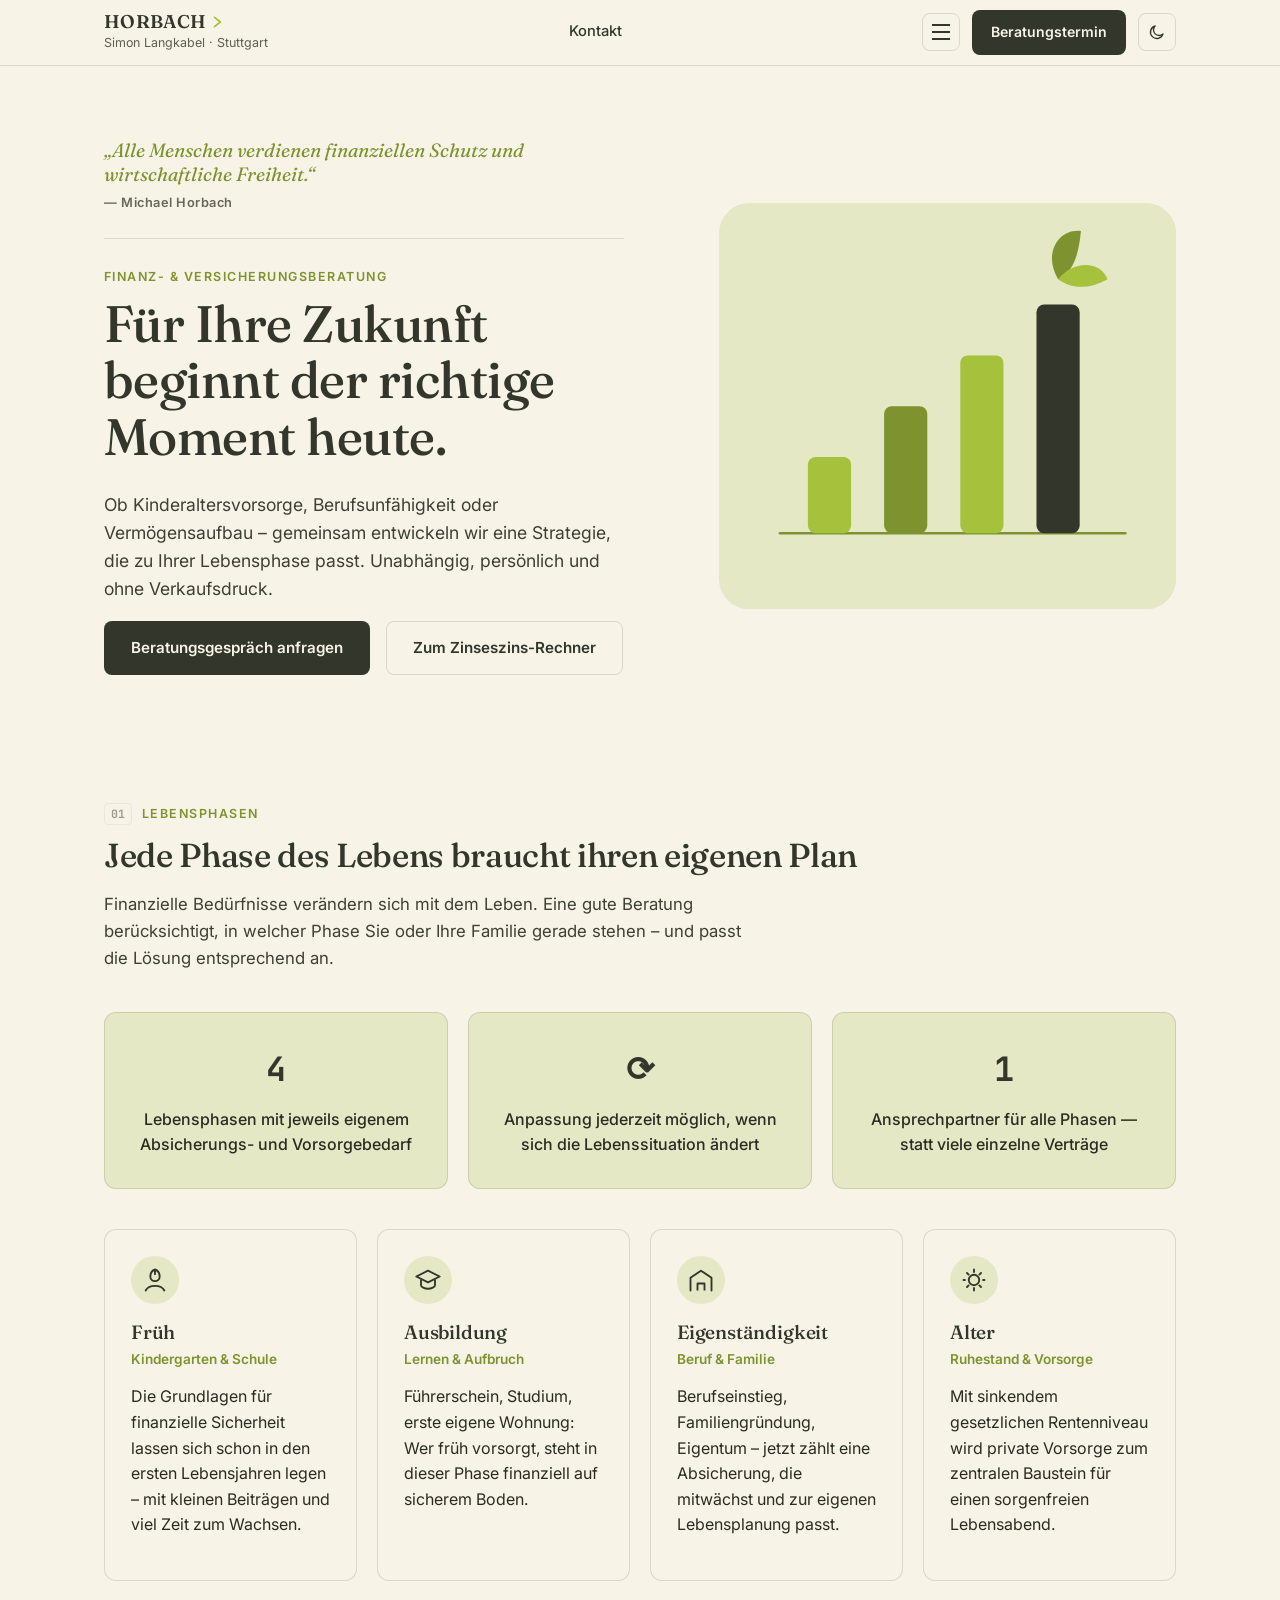
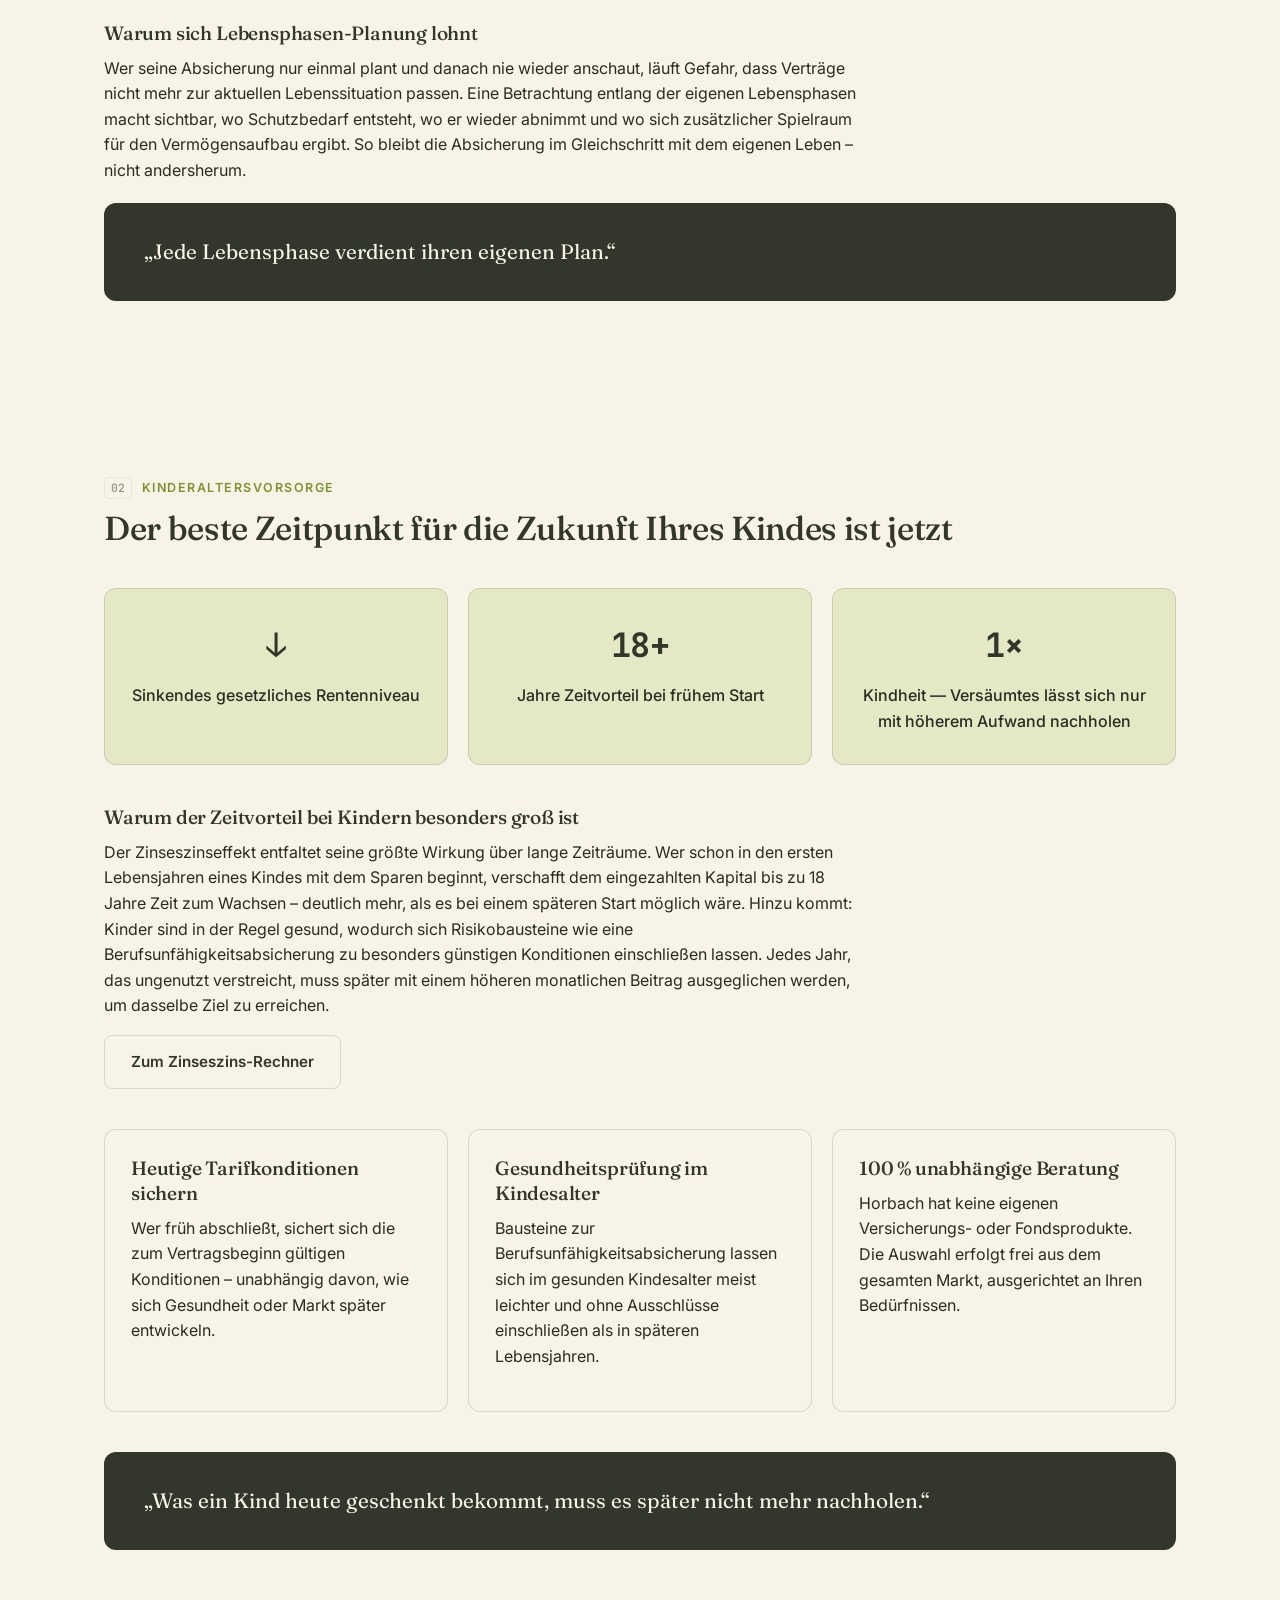
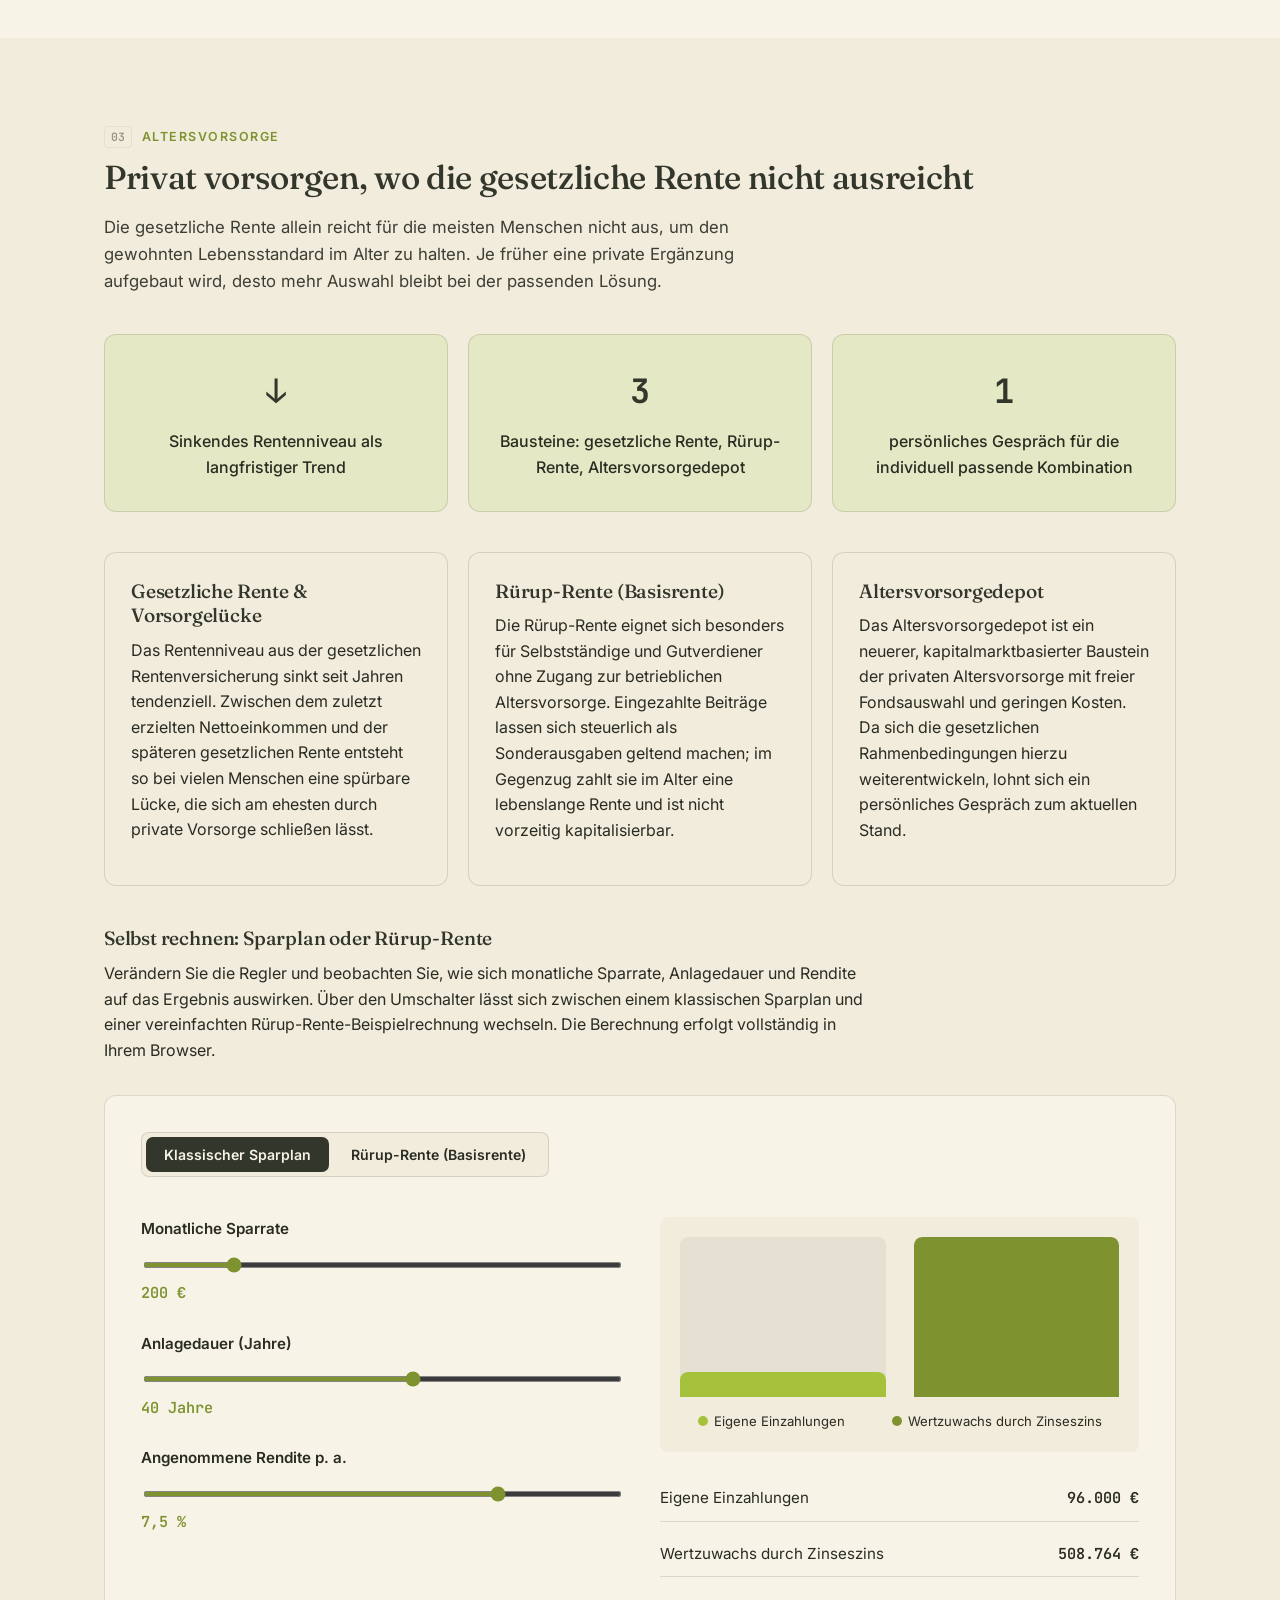
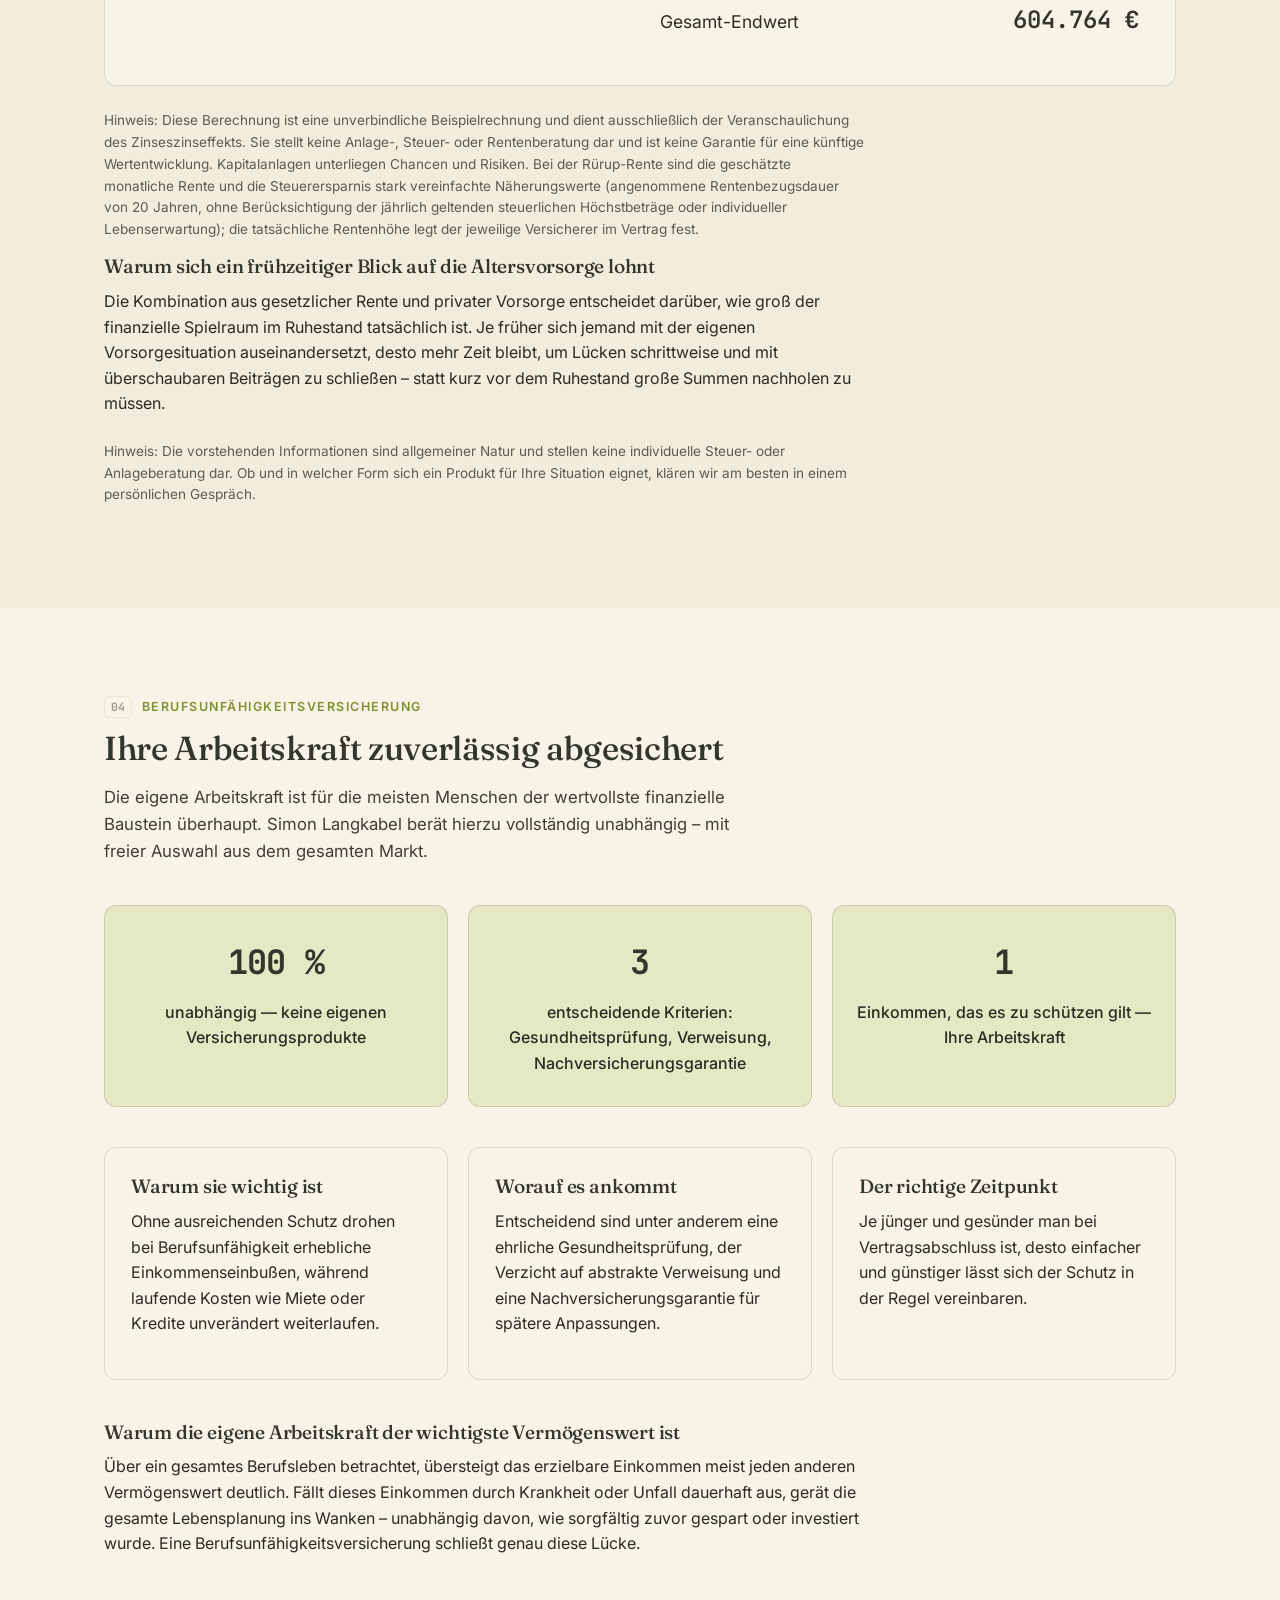
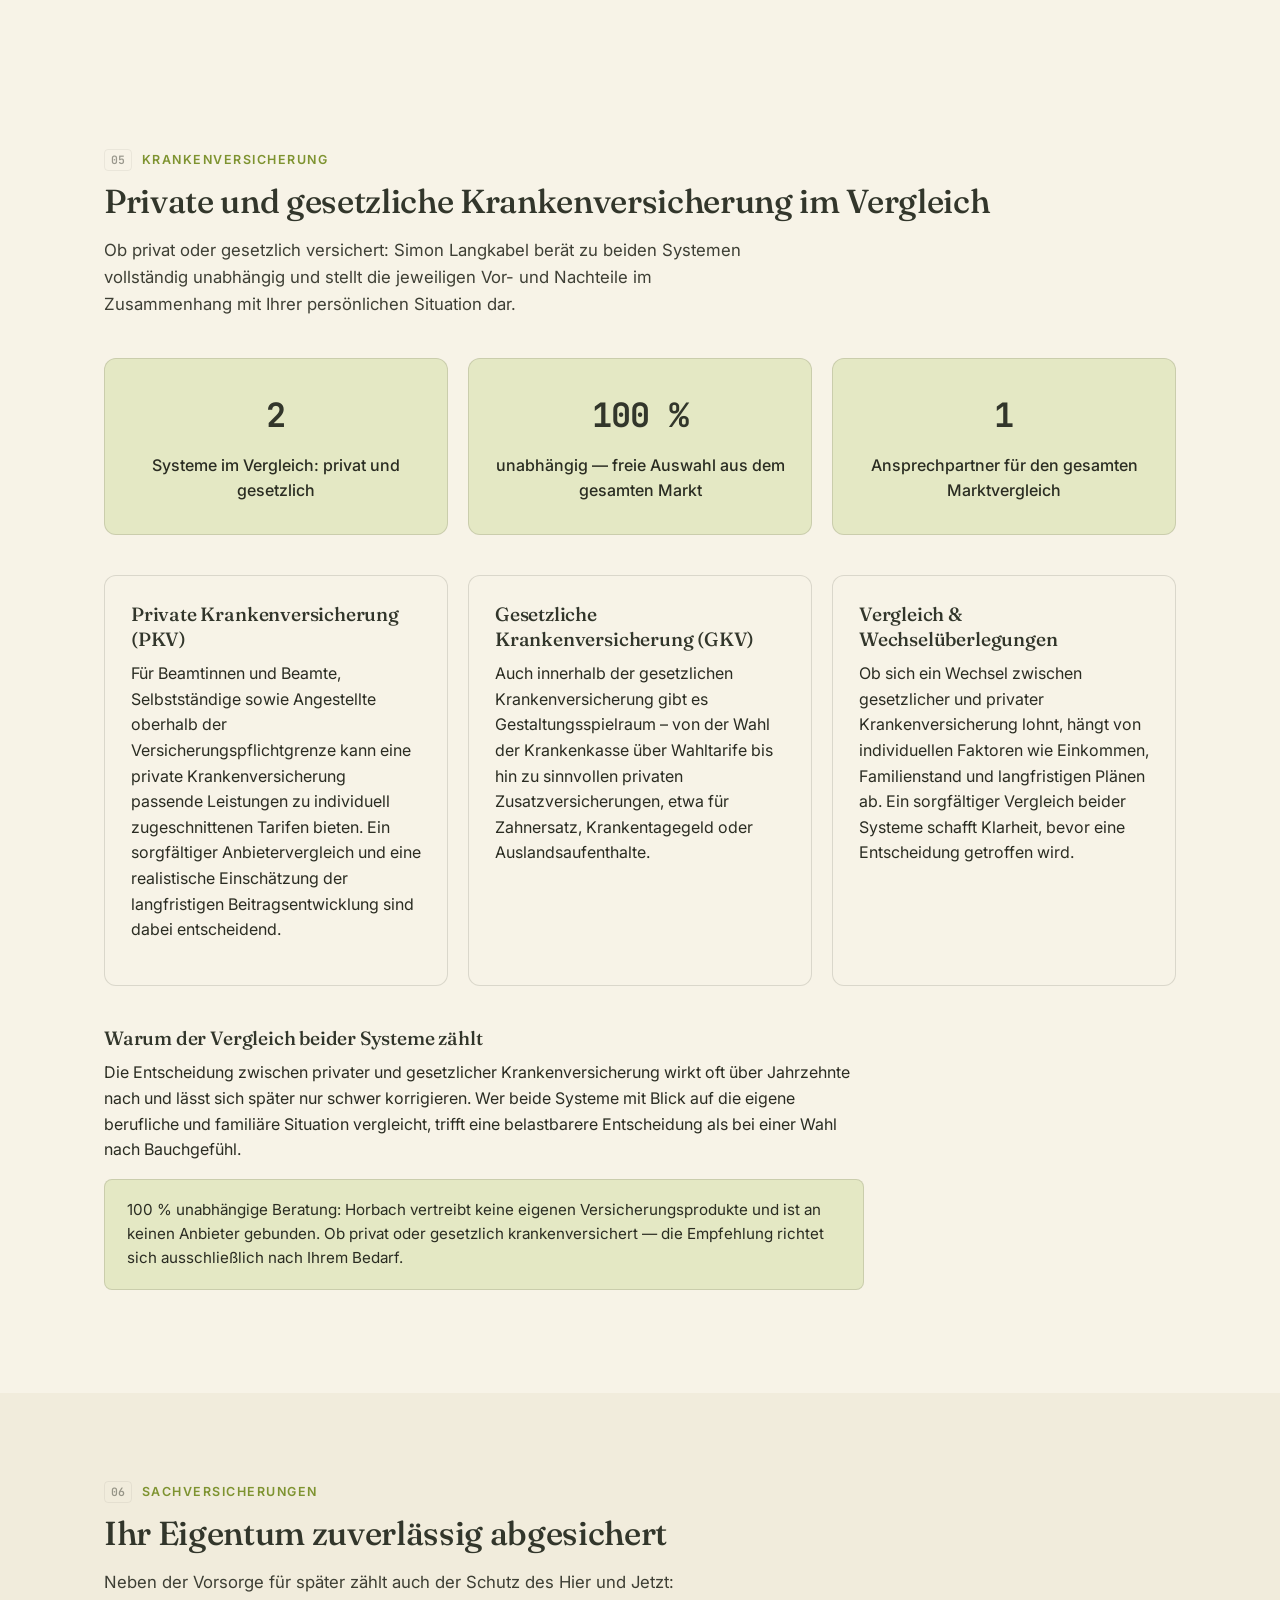
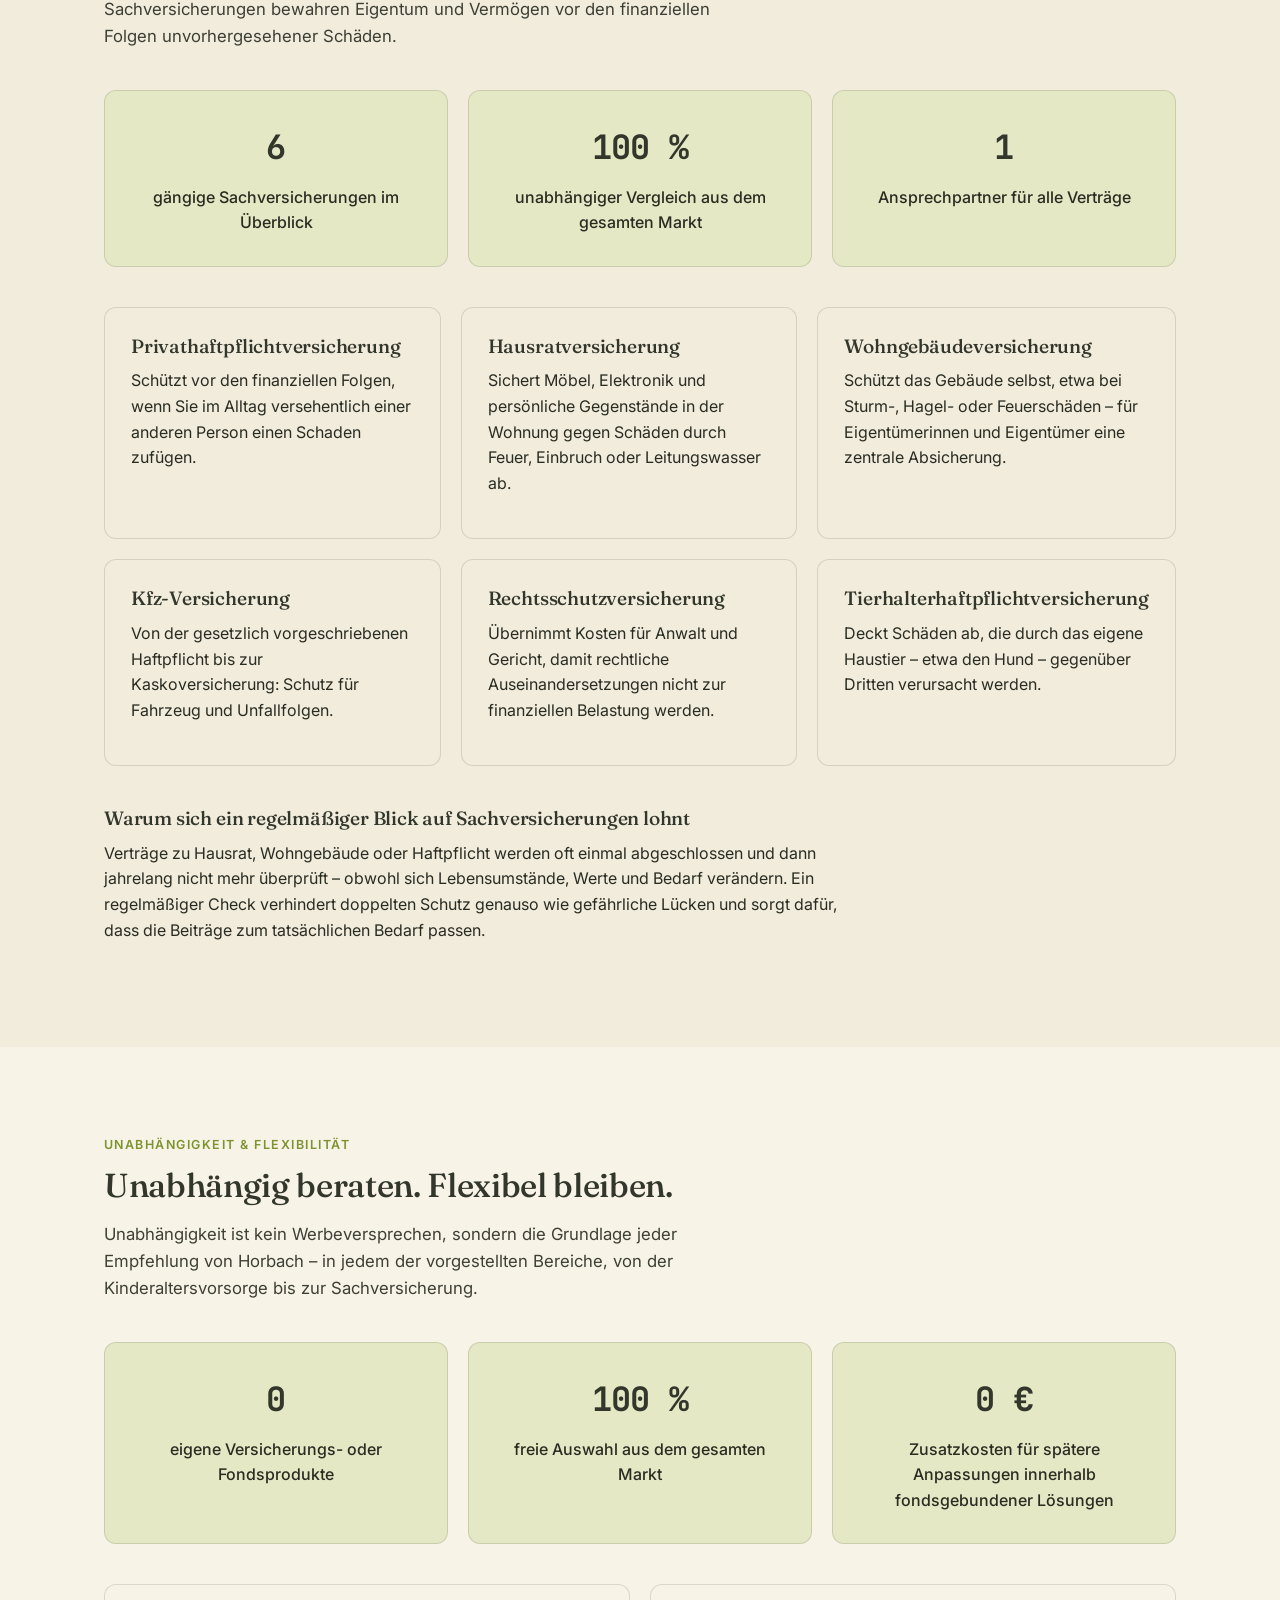
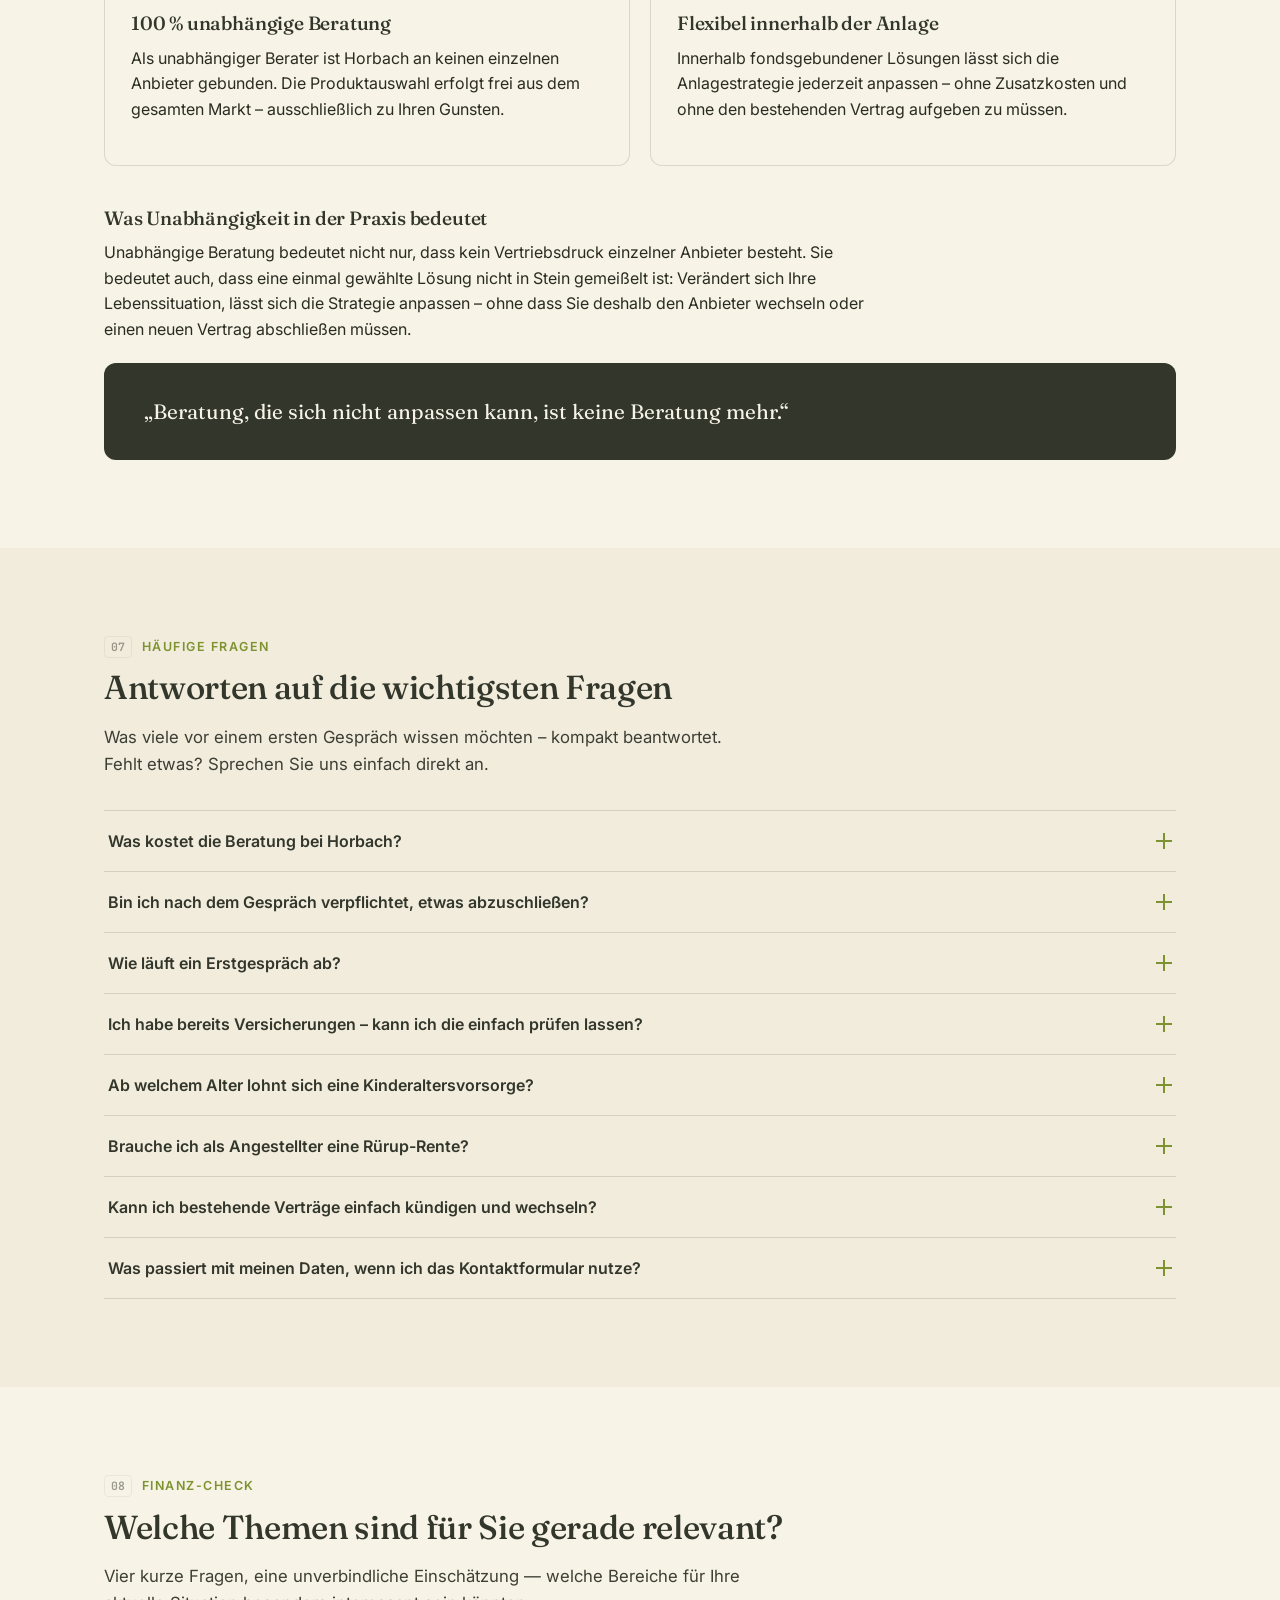
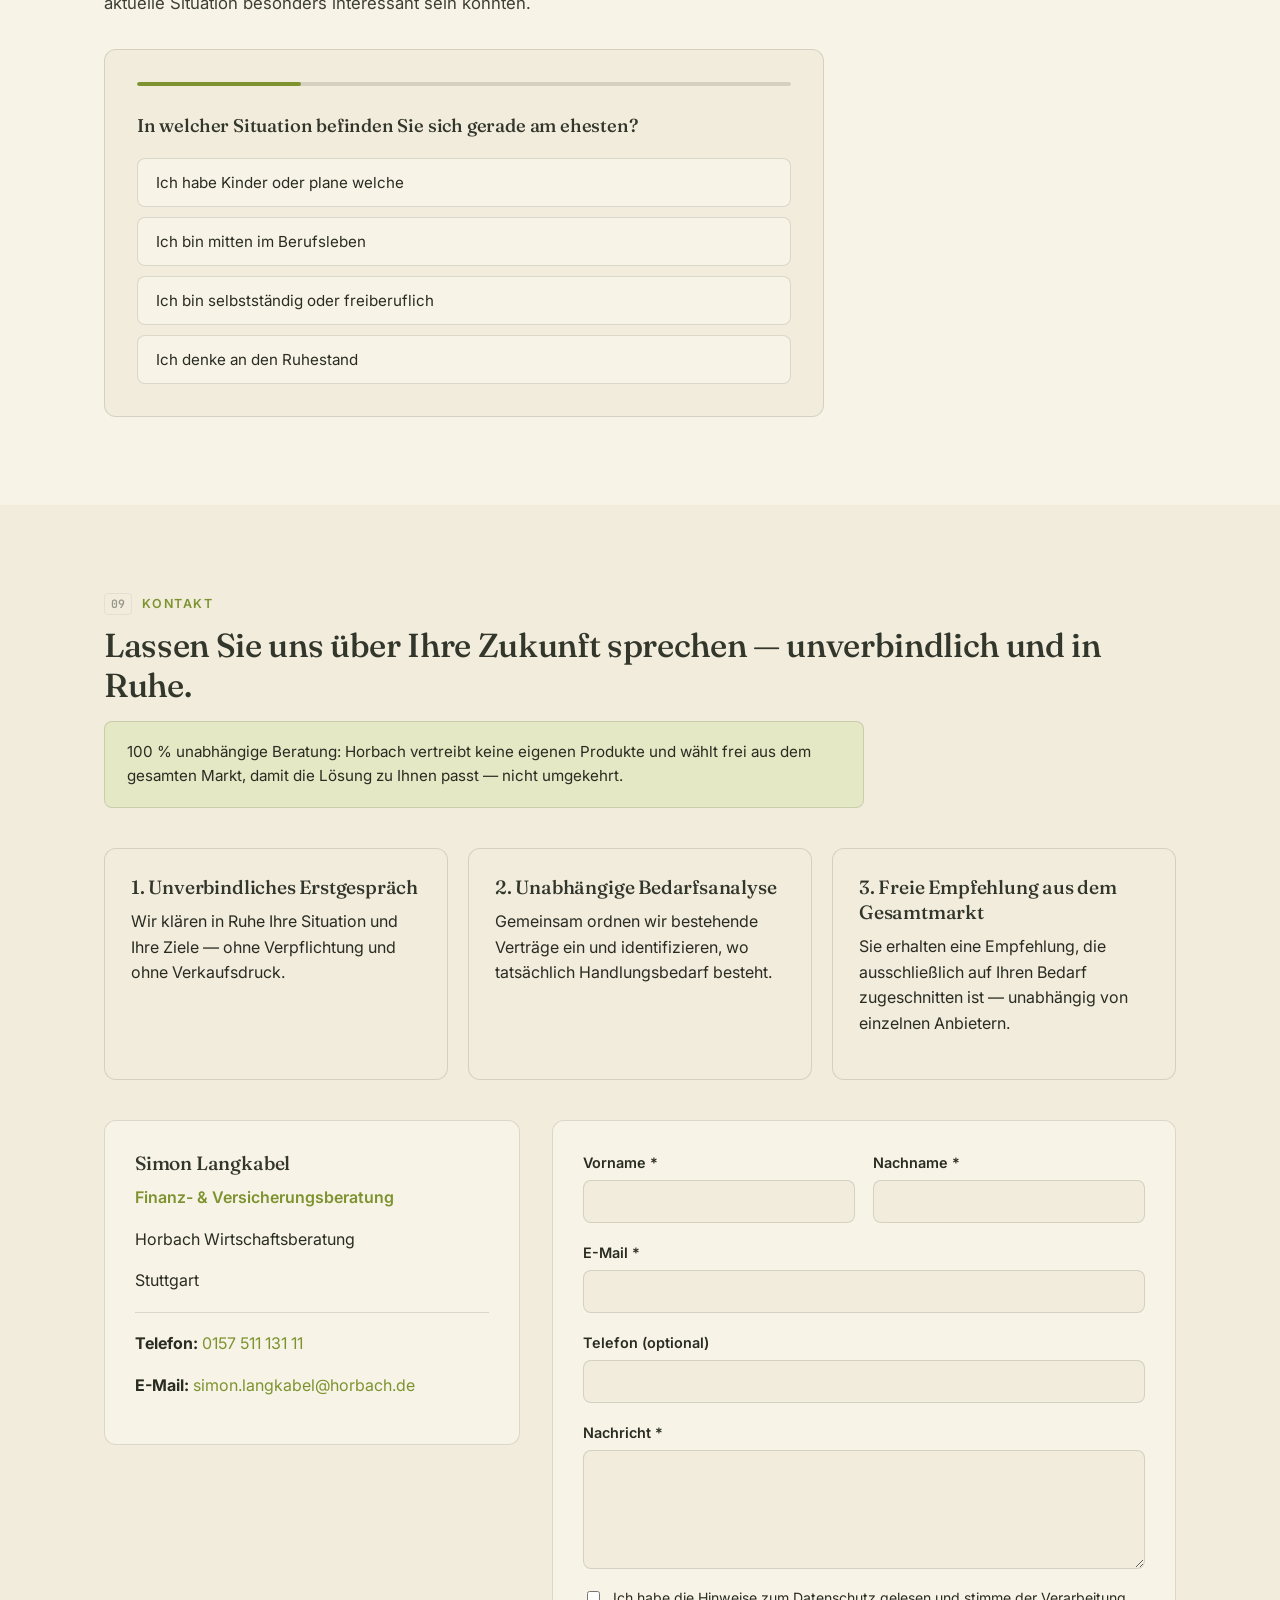
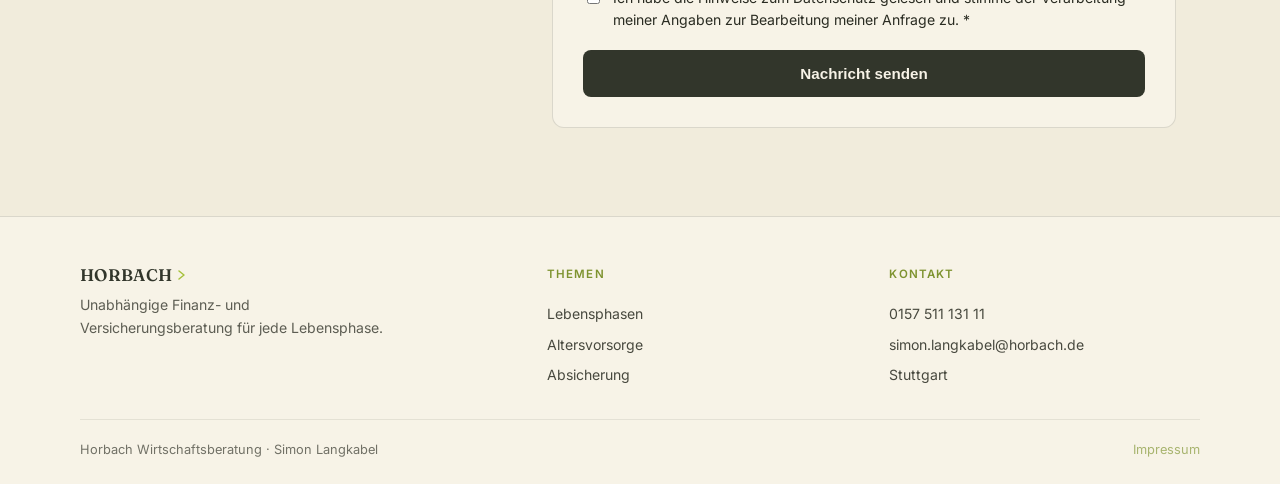
==== commit 72542aa2: "Remove News section Deletes the News section, its nav entries (desktop primary links, dropdown, mobi" ====
--- a/index.html
+++ b/index.html
@@ -45,9 +45,8 @@
       <span class="brand-sub">Simon Langkabel · Stuttgart</span>
     </a>
 
-    <!-- Desktop: nur News/Kontakt direkt sichtbar, restliche Themen im Dropdown -->
+    <!-- Desktop: nur Kontakt direkt sichtbar, restliche Themen im Dropdown -->
     <nav class="primary-links" aria-label="Hauptnavigation">
-      <a href="#news">News</a>
       <a href="#kontakt">Kontakt</a>
     </nav>
 
@@ -95,7 +94,6 @@
     <a href="#krankenversicherung">Krankenversicherung</a>
     <a href="#absicherung">Absicherung</a>
     <a href="#faq">Häufige Fragen</a>
-    <a href="#news">News</a>
     <a href="#finanzcheck">Finanz-Check</a>
     <a href="#kontakt">Kontakt</a>
   </nav>
@@ -804,60 +802,9 @@
     </div>
   </section>
 
-<section class="section" id="news" aria-labelledby="news-heading">
-    <div class="section-inner">
-      <p class="eyebrow"><span class="section-index">08</span> News</p>
-      <h2 id="news-heading">Aktuelle Themen aus der Finanzwelt</h2>
-      <p class="section-intro">
-        Ausgewählte Hintergrundinformationen zu Themen, die immer wieder für Beratungsgespräche
-        relevant sind. Die Beiträge werden regelmäßig aktualisiert und ersetzen keine individuelle
-        Beratung.
-      </p>
-
-      <div class="text-block">
-        <h3>Warum sich der Blick auf aktuelle Entwicklungen lohnt</h3>
-        <p>
-          Finanzielle Entscheidungen werden nicht im luftleeren Raum getroffen: Zinsniveau,
-          Inflation und politische Reformen verändern laufend die Rahmenbedingungen für Vorsorge
-          und Vermögensaufbau. Ein regelmäßiger Blick auf die wichtigsten Entwicklungen hilft, die
-          eigene Strategie im Blick zu behalten und bei Bedarf frühzeitig nachzusteuern.
-        </p>
-      </div>
-
-      <div class="news-grid">
-        <article class="benefit-card fade-in">
-          <h3>Leitzinsentscheidungen der EZB: Was sie für Sparer bedeuten</h3>
-          <p>Die Zinspolitik der Europäischen Zentralbank wirkt sich unmittelbar auf Spar- und
-            Anlagezinsen aus. Wer die Zusammenhänge kennt, kann die eigene Anlagestrategie gezielter
-            einordnen.</p>
-          <p class="placeholder">[Stand: Monat/Jahr einfügen]</p>
-        </article>
-        <article class="benefit-card fade-in">
-          <h3>Inflation und Realzins: Warum die Kaufkraft entscheidet</h3>
-          <p>Nicht die Nominalverzinsung, sondern die Rendite nach Abzug der Inflation bestimmt, ob
-            eine Geldanlage tatsächlich Vermögen aufbaut oder real nur Kaufkraft erhält.</p>
-          <p class="placeholder">[Stand: Monat/Jahr einfügen]</p>
-        </article>
-        <article class="benefit-card fade-in">
-          <h3>Rentenreform in Deutschland: Was sich ändert</h3>
-          <p>Die gesetzliche Rente und ihre private Ergänzung stehen immer wieder im Zentrum
-            politischer Reformdebatten. Ein regelmäßiger Überblick lohnt sich, um frühzeitig
-            reagieren zu können.</p>
-          <p class="placeholder">[Stand: Monat/Jahr einfügen]</p>
-        </article>
-        <article class="benefit-card fade-in">
-          <h3>Diversifikation: Warum Streuung Risiken abfedert</h3>
-          <p>Die Verteilung von Kapital auf verschiedene Anlageklassen und Regionen zählt zu den
-            wirksamsten Mitteln, um Schwankungen im Depot abzufedern.</p>
-          <p class="placeholder">[Stand: Monat/Jahr einfügen]</p>
-        </article>
-      </div>
-    </div>
-  </section>
-
 <section class="section" id="finanzcheck" aria-labelledby="finanzcheck-heading">
     <div class="section-inner">
-      <p class="eyebrow"><span class="section-index">09</span> Finanz-Check</p>
+      <p class="eyebrow"><span class="section-index">08</span> Finanz-Check</p>
       <h2 id="finanzcheck-heading">Welche Themen sind für Sie gerade relevant?</h2>
       <p class="section-intro">
         Vier kurze Fragen, eine unverbindliche Einschätzung — welche Bereiche für Ihre aktuelle
@@ -926,7 +873,7 @@
 
 <section class="section section-alt" id="kontakt" aria-labelledby="kontakt-heading">
     <div class="section-inner">
-      <p class="eyebrow"><span class="section-index">10</span> Kontakt</p>
+      <p class="eyebrow"><span class="section-index">09</span> Kontakt</p>
       <h2 id="kontakt-heading">Lassen Sie uns über Ihre Zukunft sprechen — unverbindlich und in Ruhe.</h2>
 
       <p class="info-box">
@@ -1029,7 +976,6 @@
       <a href="#lebensphasen">Lebensphasen</a>
       <a href="#altersvorsorge">Altersvorsorge</a>
       <a href="#absicherung">Absicherung</a>
-      <a href="#news">News</a>
     </div>
 
     <div class="footer-col">
--- a/css/style.css
+++ b/css/style.css
@@ -224,7 +224,7 @@
   white-space: nowrap;
 }
 
-/* Desktop: direkt sichtbare Links (News, Kontakt) */
+/* Desktop: direkt sichtbare Links */
 .primary-links {
   display: flex;
   gap: 24px;
@@ -407,7 +407,7 @@
 /* ==========================================================================
    CARDS — allgemein
    ========================================================================== */
-.phase-grid, .stat-grid, .trust-grid, .benefit-grid, .flex-grid, .insurance-grid, .news-grid {
+.phase-grid, .stat-grid, .trust-grid, .benefit-grid, .flex-grid, .insurance-grid {
   display: grid;
   gap: 20px;
   margin: 40px 0;
@@ -418,8 +418,6 @@
 .benefit-grid { grid-template-columns: repeat(2, 1fr); }
 .flex-grid { grid-template-columns: repeat(2, 1fr); }
 .insurance-grid { grid-template-columns: repeat(3, 1fr); }
-.news-grid { grid-template-columns: repeat(2, 1fr); }
-.news-grid .placeholder { margin: 0.5em 0 0; font-size: 0.85rem; }
 
 .phase-card, .trust-card, .benefit-card, .flex-card {
   background: var(--color-cream);
@@ -1020,7 +1018,6 @@
   .benefit-grid { grid-template-columns: 1fr; }
   .flex-grid { grid-template-columns: 1fr; }
   .insurance-grid { grid-template-columns: 1fr; }
-  .news-grid { grid-template-columns: 1fr; }
 
   .calculator { grid-template-columns: 1fr; padding: 24px; }
   .contact-grid { grid-template-columns: 1fr; }
